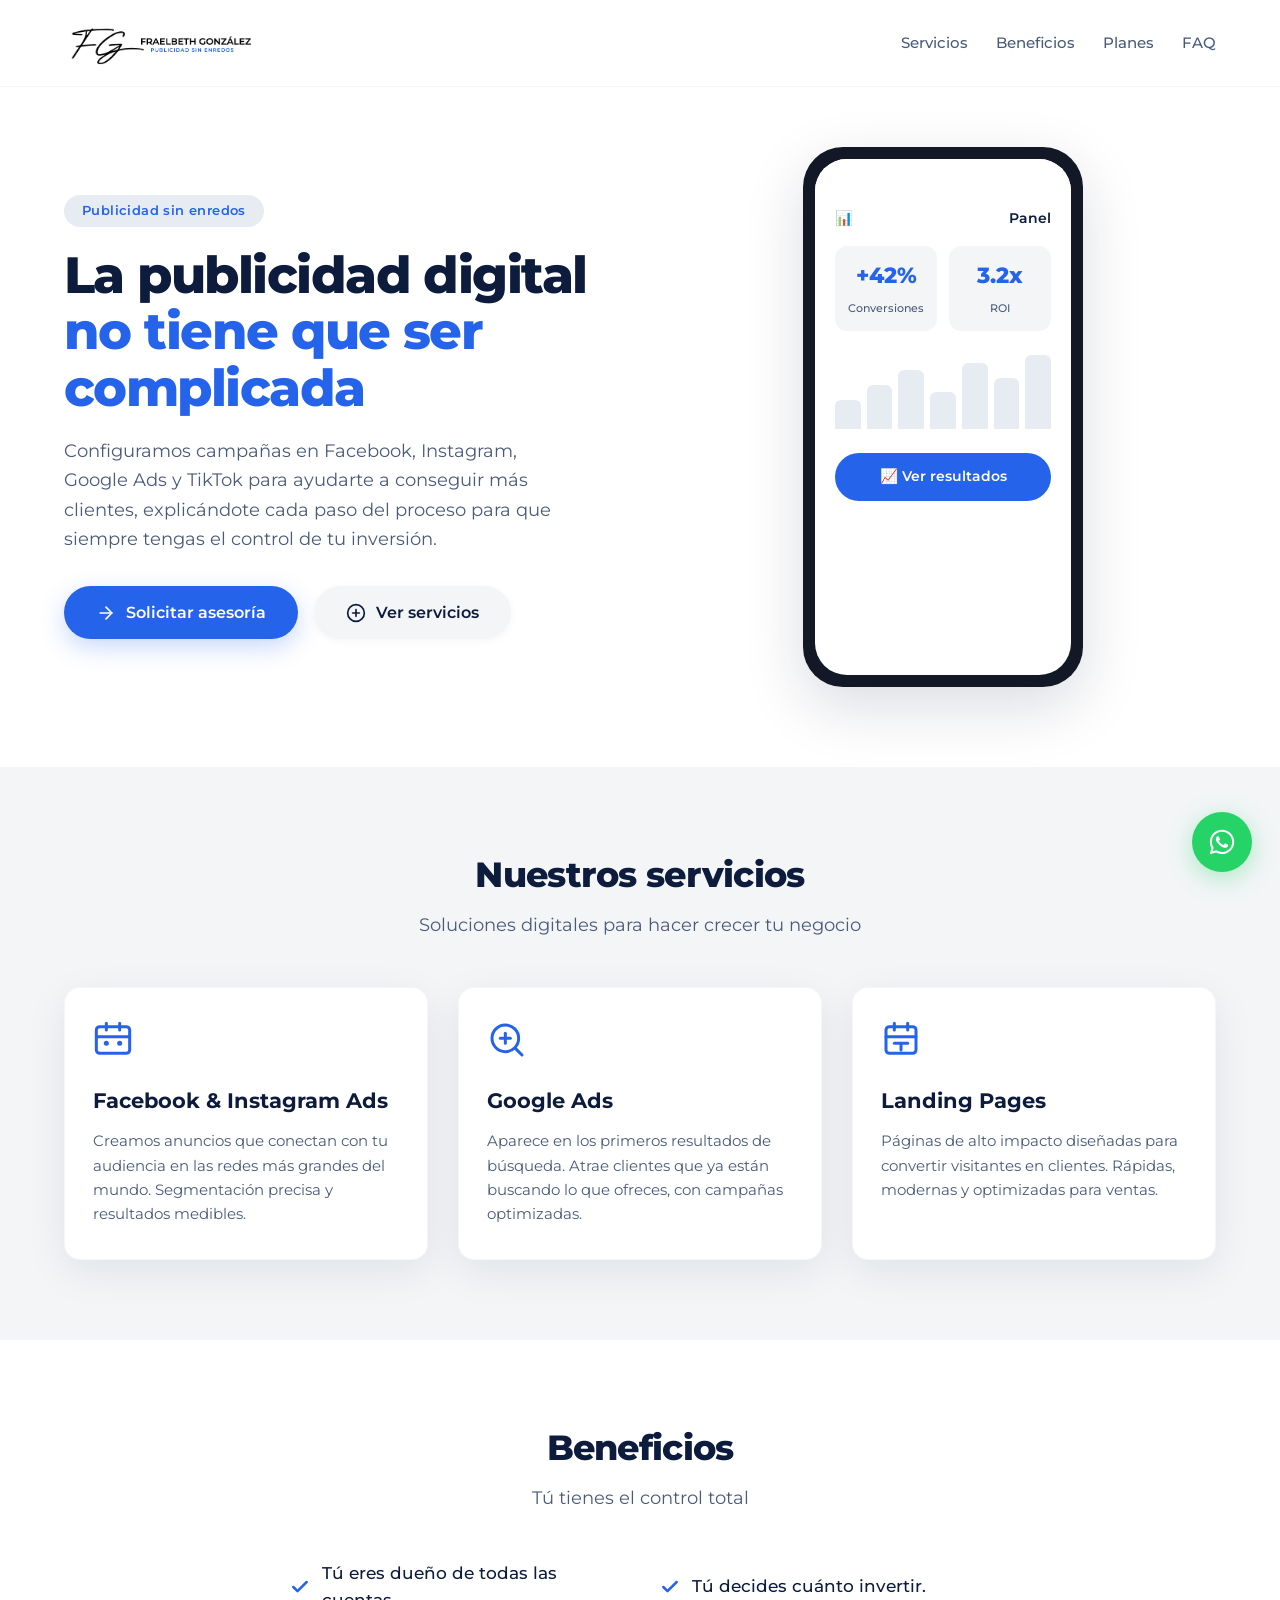
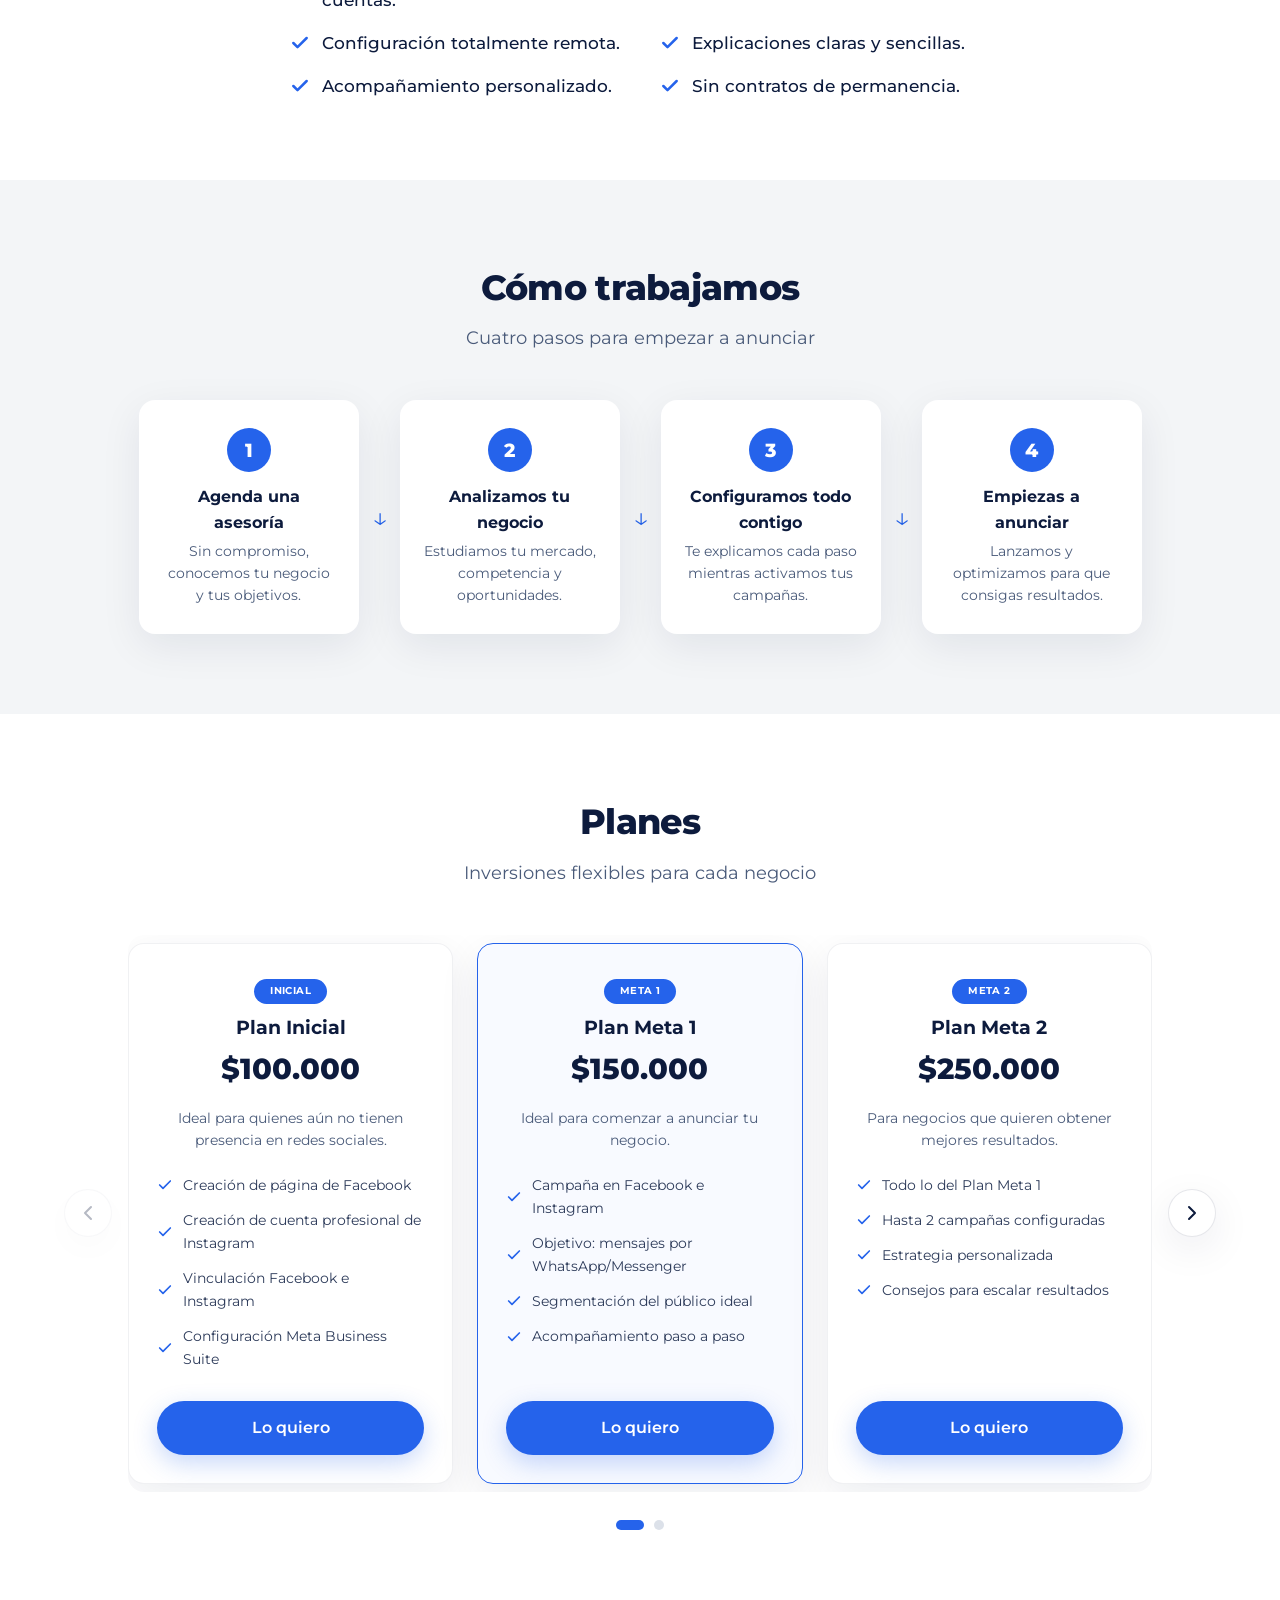
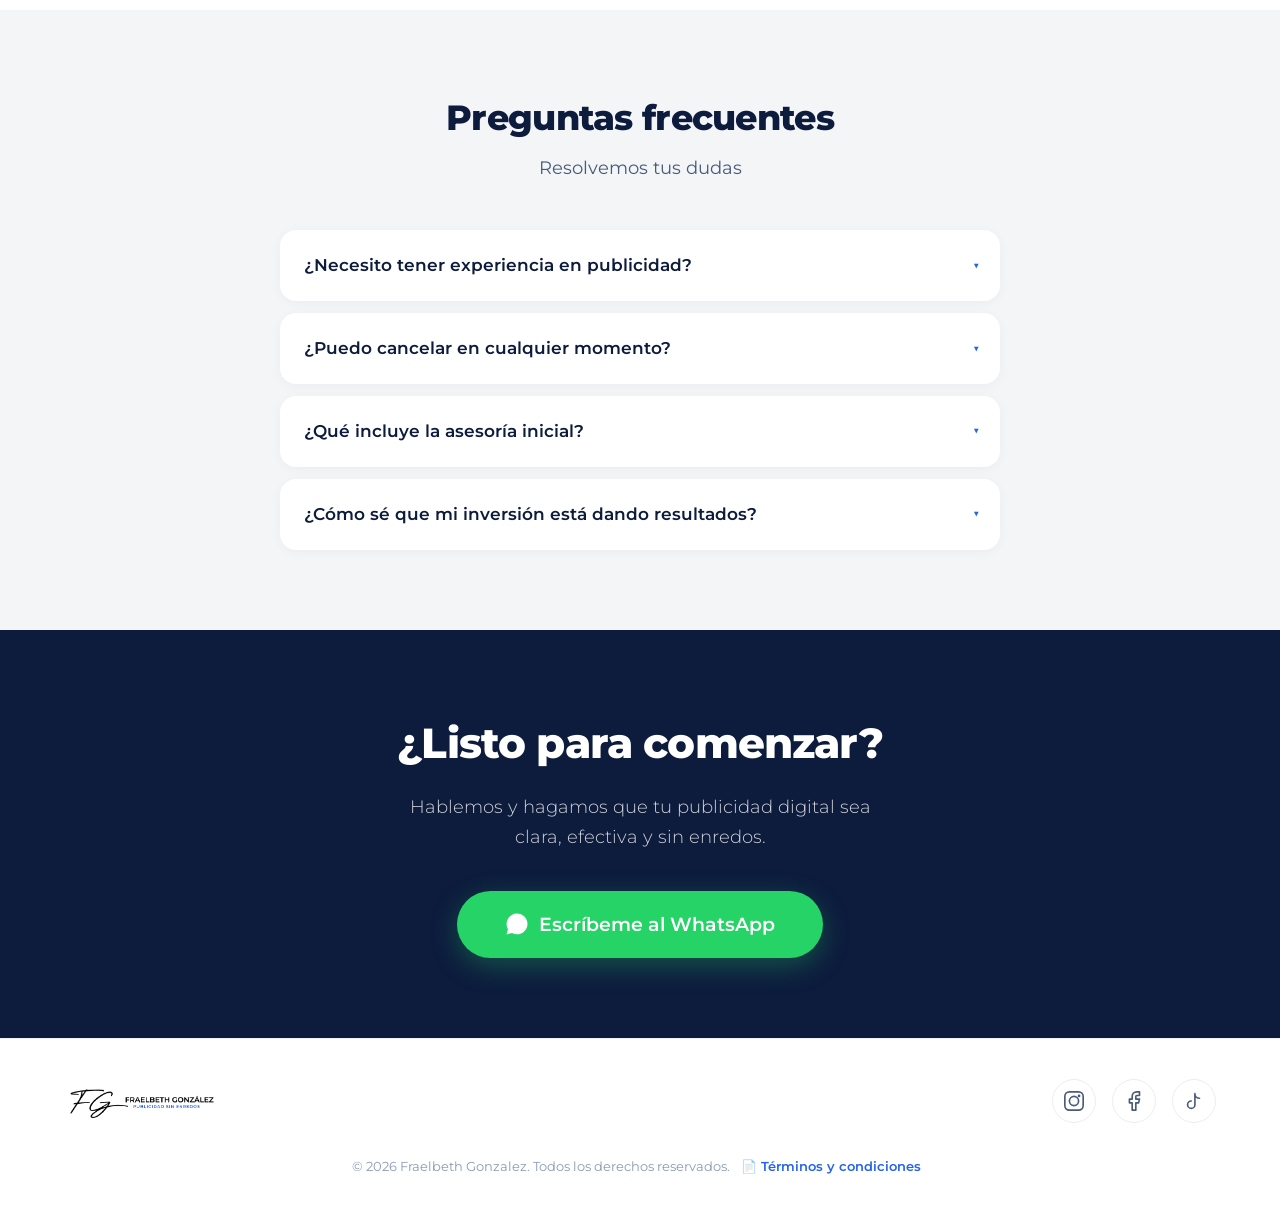
==== index.html @ 59a22f4e "Add files via upload" ====
<!DOCTYPE html>
<html lang="es">
<head>
    <meta charset="UTF-8" />
    <meta name="viewport" content="width=device-width, initial-scale=1.0" />
    <title>Fraelbeth Gonzalez | Publicidad sin enredos</title>
    <meta name="description" content="Configuramos campañas en Facebook, Instagram, Google Ads y TikTok explicándote cada paso para que tengas el control de tu inversión." />
    <link rel="preconnect" href="https://fonts.googleapis.com" />
    <link rel="preconnect" href="https://fonts.gstatic.com" crossorigin />
    <link href="https://fonts.googleapis.com/css2?family=Montserrat:wght@300;400;600;700;800&display=swap" rel="stylesheet" />
    <link rel="stylesheet" href="styles.css" />
    <!-- Open Graph -->
    <meta property="og:title" content="Fraelbeth Gonzalez | Publicidad sin enredos" />
    <meta property="og:description" content="Configuramos campañas en Facebook, Instagram, Google Ads y TikTok. Tú decides cuánto invertir y siempre tienes el control." />
    <meta property="og:type" content="website" />
    <meta property="og:url" content="https://fraelbethgonzalez.com" />
    <meta property="og:image" content="https://fraelbethgonzalez.com/og-image.jpg" />
    <!-- Favicon -->
    <link rel="icon" type="image/svg+xml" href="data:image/svg+xml,<svg xmlns='http://www.w3.org/2000/svg' viewBox='0 0 100 100'><text y='.9em' font-size='90' font-weight='800' font-family='Montserrat, sans-serif' fill='%230D1B3D'>FG</text></svg>" />
</head>
<body>

    <!-- ===== BOTÓN FLOTANTE WHATSAPP ===== -->
    <a href="https://wa.me/573227939508?text=Hola%20👋.%20Me%20interesa%20conocer%20más%20sobre%20los%20servicios%20de%20Publicidad%20sin%20enredos."
       target="_blank"
       rel="noopener"
       class="whatsapp-float"
       aria-label="WhatsApp">
        <svg xmlns="http://www.w3.org/2000/svg" viewBox="0 0 448 512" width="28" height="28" fill="white">
            <path d="M380.9 97.1C339 55.1 283.2 32 223.9 32c-122.4 0-222 99.6-222 222 0 39.1 10.2 77.3 29.6 111L0 480l117.7-30.9c32.4 17.7 68.9 27 106.1 27h.1c122.3 0 224.1-99.6 224.1-222 0-59.3-25.2-115-67.1-157zm-157 341.6c-33.2 0-65.7-8.9-94-25.7l-6.7-4-69.8 18.3L72 359.2l-4.4-7c-18.5-29.4-28.2-63.3-28.2-98.2 0-101.7 82.8-184.5 184.6-184.5 49.3 0 95.6 19.2 130.4 54.1 34.8 34.9 56.2 81.2 56.1 130.5 0 101.8-84.9 184.6-186.6 184.6zm101.2-138.2c-5.5-2.8-32.8-16.2-37.9-18-5.1-1.9-8.8-2.8-12.5 2.8-3.7 5.6-14.3 18-17.6 21.8-3.2 3.7-6.5 4.2-12 1.4-32.6-16.3-54-29.1-75.5-66-5.7-9.8 5.7-9.1 16.3-30.3 1.8-3.7.9-6.9-.5-9.7-1.4-2.8-12.5-30.1-17.1-41.2-4.5-10.8-9.1-9.3-12.5-9.5-3.2-.2-6.9-.2-10.6-.2-3.7 0-9.7 1.4-14.8 6.9-5.1 5.6-19.4 18.9-19.4 46.2 0 27.3 19.9 53.7 22.6 57.4 2.8 3.7 39.1 59.7 94.8 83.8 35.2 15.2 49 16.5 66.6 13.9 10.7-1.6 32.8-13.4 37.4-26.4 4.6-13 4.6-24.1 3.2-26.4-1.3-2.5-5-3.9-10.5-6.6z"/>
        </svg>
    </a>

    <!-- ===== HEADER / NAV ===== -->
    <header class="header">
        <div class="container header__inner">
            <a href="#" class="logo" aria-label="Fraelbeth Gonzalez - Inicio">
                <img 
                    class="logo__img" 
                    src="logo-fg.png" 
                    alt="Fraelbeth Gonzalez - Publicidad sin enredos" 
                    width="180" 
                    height="60"
                    loading="eager"
                />
            </a>
            <nav class="nav">
                <a href="#servicios">Servicios</a>
                <a href="#beneficios">Beneficios</a>
                <a href="#planes">Planes</a>
                <a href="#faq">FAQ</a>
            </nav>
        </div>
    </header>

    <main>

        <!-- ===== HERO ===== -->
        <section class="hero" id="hero">
            <div class="container hero__grid">
                <div class="hero__content">
                    <span class="hero__badge">Publicidad sin enredos</span>
                    <h1 class="hero__title">
                        La publicidad digital<br />
                        <span>no tiene que ser complicada</span>
                    </h1>
                    <p class="hero__text">
                        Configuramos campañas en Facebook, Instagram, Google Ads y TikTok para ayudarte a conseguir más clientes, explicándote cada paso del proceso para que siempre tengas el control de tu inversión.
                    </p>
                    <div class="hero__actions">
                        <a href="#contacto" class="btn btn--primary">
                            <svg width="20" height="20" viewBox="0 0 24 24" fill="none" stroke="currentColor" stroke-width="2" stroke-linecap="round" stroke-linejoin="round"><path d="M5 12h14"/><path d="M12 5l7 7-7 7"/></svg>
                            Solicitar asesoría
                        </a>
                        <a href="#servicios" class="btn btn--secondary">
                            <svg width="20" height="20" viewBox="0 0 24 24" fill="none" stroke="currentColor" stroke-width="2" stroke-linecap="round" stroke-linejoin="round"><circle cx="12" cy="12" r="10"/><path d="M12 8v8"/><path d="M8 12h8"/></svg>
                            Ver servicios
                        </a>
                    </div>
                </div>
                <div class="hero__mockup">
                    <div class="mockup-phone">
                        <div class="mockup-phone__screen">
                            <div class="mockup-phone__content">
                                <div class="mockup-phone__status-bar"></div>
                                <div class="mockup-phone__app">
                                    <div class="mockup-phone__app-header">
                                        <span>📊</span>
                                        <span>Panel</span>
                                    </div>
                                    <div class="mockup-phone__stats">
                                        <div class="stat">
                                            <span class="stat__value">+42%</span>
                                            <span class="stat__label">Conversiones</span>
                                        </div>
                                        <div class="stat">
                                            <span class="stat__value">3.2x</span>
                                            <span class="stat__label">ROI</span>
                                        </div>
                                    </div>
                                    <div class="mockup-phone__chart">
                                        <div class="bar" style="height:40%"></div>
                                        <div class="bar" style="height:60%"></div>
                                        <div class="bar" style="height:80%"></div>
                                        <div class="bar" style="height:50%"></div>
                                        <div class="bar" style="height:90%"></div>
                                        <div class="bar" style="height:70%"></div>
                                        <div class="bar" style="height:100%"></div>
                                    </div>
                                    <div class="mockup-phone__cta">📈 Ver resultados</div>
                                </div>
                            </div>
                        </div>
                    </div>
                </div>
            </div>
        </section>

        <!-- ===== SERVICIOS ===== -->
        <section class="servicios" id="servicios">
            <div class="container">
                <h2 class="section-title">Nuestros servicios</h2>
                <p class="section-subtitle">Soluciones digitales para hacer crecer tu negocio</p>
                <div class="servicios__grid">
                    <article class="servicio-card">
                        <div class="servicio-card__icon">
                            <svg viewBox="0 0 24 24" width="40" height="40" fill="none" stroke="#2563EB" stroke-width="1.8" stroke-linecap="round" stroke-linejoin="round">
                                <rect x="2" y="4" width="20" height="16" rx="2"/>
                                <path d="M8 2v4M16 2v4M2 10h20"/>
                                <circle cx="8" cy="14" r="1.5" fill="#2563EB" stroke="none"/>
                                <circle cx="16" cy="14" r="1.5" fill="#2563EB" stroke="none"/>
                            </svg>
                        </div>
                        <h3>Facebook &amp; Instagram Ads</h3>
                        <p>Creamos anuncios que conectan con tu audiencia en las redes más grandes del mundo. Segmentación precisa y resultados medibles.</p>
                    </article>
                    <article class="servicio-card">
                        <div class="servicio-card__icon">
                            <svg viewBox="0 0 24 24" width="40" height="40" fill="none" stroke="#2563EB" stroke-width="1.8" stroke-linecap="round" stroke-linejoin="round">
                                <circle cx="11" cy="11" r="8"/>
                                <path d="M17 17l4 4"/>
                                <path d="M8 11h6"/>
                                <path d="M11 8v6"/>
                            </svg>
                        </div>
                        <h3>Google Ads</h3>
                        <p>Aparece en los primeros resultados de búsqueda. Atrae clientes que ya están buscando lo que ofreces, con campañas optimizadas.</p>
                    </article>
                    <article class="servicio-card">
                        <div class="servicio-card__icon">
                            <svg viewBox="0 0 24 24" width="40" height="40" fill="none" stroke="#2563EB" stroke-width="1.8" stroke-linecap="round" stroke-linejoin="round">
                                <rect x="3" y="4" width="18" height="16" rx="2"/>
                                <path d="M8 2v4M16 2v4M3 10h18"/>
                                <path d="M12 14v4"/>
                                <path d="M8 14h8"/>
                            </svg>
                        </div>
                        <h3>Landing Pages</h3>
                        <p>Páginas de alto impacto diseñadas para convertir visitantes en clientes. Rápidas, modernas y optimizadas para ventas.</p>
                    </article>
                </div>
            </div>
        </section>

        <!-- ===== BENEFICIOS ===== -->
        <section class="beneficios" id="beneficios">
            <div class="container">
                <h2 class="section-title">Beneficios</h2>
                <p class="section-subtitle">Tú tienes el control total</p>
                <div class="beneficios__grid">
                    <div class="beneficio-item">
                        <span class="beneficio-item__check">
                            <svg width="20" height="20" viewBox="0 0 24 24" fill="none" stroke="#2563EB" stroke-width="3" stroke-linecap="round" stroke-linejoin="round"><polyline points="20 6 9 17 4 12"/></svg>
                        </span>
                        <span>Tú eres dueño de todas las cuentas.</span>
                    </div>
                    <div class="beneficio-item">
                        <span class="beneficio-item__check">
                            <svg width="20" height="20" viewBox="0 0 24 24" fill="none" stroke="#2563EB" stroke-width="3" stroke-linecap="round" stroke-linejoin="round"><polyline points="20 6 9 17 4 12"/></svg>
                        </span>
                        <span>Tú decides cuánto invertir.</span>
                    </div>
                    <div class="beneficio-item">
                        <span class="beneficio-item__check">
                            <svg width="20" height="20" viewBox="0 0 24 24" fill="none" stroke="#2563EB" stroke-width="3" stroke-linecap="round" stroke-linejoin="round"><polyline points="20 6 9 17 4 12"/></svg>
                        </span>
                        <span>Configuración totalmente remota.</span>
                    </div>
                    <div class="beneficio-item">
                        <span class="beneficio-item__check">
                            <svg width="20" height="20" viewBox="0 0 24 24" fill="none" stroke="#2563EB" stroke-width="3" stroke-linecap="round" stroke-linejoin="round"><polyline points="20 6 9 17 4 12"/></svg>
                        </span>
                        <span>Explicaciones claras y sencillas.</span>
                    </div>
                    <div class="beneficio-item">
                        <span class="beneficio-item__check">
                            <svg width="20" height="20" viewBox="0 0 24 24" fill="none" stroke="#2563EB" stroke-width="3" stroke-linecap="round" stroke-linejoin="round"><polyline points="20 6 9 17 4 12"/></svg>
                        </span>
                        <span>Acompañamiento personalizado.</span>
                    </div>
                    <div class="beneficio-item">
                        <span class="beneficio-item__check">
                            <svg width="20" height="20" viewBox="0 0 24 24" fill="none" stroke="#2563EB" stroke-width="3" stroke-linecap="round" stroke-linejoin="round"><polyline points="20 6 9 17 4 12"/></svg>
                        </span>
                        <span>Sin contratos de permanencia.</span>
                    </div>
                </div>
            </div>
        </section>

        <!-- ===== CÓMO TRABAJAMOS ===== -->
        <section class="proceso" id="proceso">
            <div class="container">
                <h2 class="section-title">Cómo trabajamos</h2>
                <p class="section-subtitle">Cuatro pasos para empezar a anunciar</p>
                <div class="proceso__pasos">
                    <div class="paso">
                        <span class="paso__numero">1</span>
                        <h4>Agenda una asesoría</h4>
                        <p>Sin compromiso, conocemos tu negocio y tus objetivos.</p>
                    </div>
                    <div class="paso__arrow">↓</div>
                    <div class="paso">
                        <span class="paso__numero">2</span>
                        <h4>Analizamos tu negocio</h4>
                        <p>Estudiamos tu mercado, competencia y oportunidades.</p>
                    </div>
                    <div class="paso__arrow">↓</div>
                    <div class="paso">
                        <span class="paso__numero">3</span>
                        <h4>Configuramos todo contigo</h4>
                        <p>Te explicamos cada paso mientras activamos tus campañas.</p>
                    </div>
                    <div class="paso__arrow">↓</div>
                    <div class="paso">
                        <span class="paso__numero">4</span>
                        <h4>Empiezas a anunciar</h4>
                        <p>Lanzamos y optimizamos para que consigas resultados.</p>
                    </div>
                </div>
            </div>
        </section>

        <!-- ===== PLANES (CARRUSEL) ===== -->
        <section class="planes" id="planes">
            <div class="container">
                <h2 class="section-title">Planes</h2>
                <p class="section-subtitle">Inversiones flexibles para cada negocio</p>
                
                <div class="planes-carousel">
                    <button class="carousel-btn carousel-btn--prev" aria-label="Anterior">
                        <svg width="24" height="24" viewBox="0 0 24 24" fill="none" stroke="currentColor" stroke-width="2" stroke-linecap="round" stroke-linejoin="round"><polyline points="15 18 9 12 15 6"/></svg>
                    </button>
                    
                    <div class="carousel-track-wrapper">
                        <div class="carousel-track" id="carouselTrack">
                            
                            <!-- Plan Inicial -->
                            <div class="plan-card">
                                <div class="plan-card__header">
                                    <span class="plan-card__badge">Inicial</span>
                                    <h3>Plan Inicial</h3>
                                    <p class="plan-card__price">$100.000</p>
                                </div>
                                <p class="plan-card__desc">Ideal para quienes aún no tienen presencia en redes sociales.</p>
                                <ul class="plan-card__features">
                                    <li>
                                        <svg width="16" height="16" viewBox="0 0 24 24" fill="none" stroke="#2563EB" stroke-width="2.5" stroke-linecap="round" stroke-linejoin="round"><polyline points="20 6 9 17 4 12"/></svg>
                                        Creación de página de Facebook
                                    </li>
                                    <li>
                                        <svg width="16" height="16" viewBox="0 0 24 24" fill="none" stroke="#2563EB" stroke-width="2.5" stroke-linecap="round" stroke-linejoin="round"><polyline points="20 6 9 17 4 12"/></svg>
                                        Creación de cuenta profesional de Instagram
                                    </li>
                                    <li>
                                        <svg width="16" height="16" viewBox="0 0 24 24" fill="none" stroke="#2563EB" stroke-width="2.5" stroke-linecap="round" stroke-linejoin="round"><polyline points="20 6 9 17 4 12"/></svg>
                                        Vinculación Facebook e Instagram
                                    </li>
                                    <li>
                                        <svg width="16" height="16" viewBox="0 0 24 24" fill="none" stroke="#2563EB" stroke-width="2.5" stroke-linecap="round" stroke-linejoin="round"><polyline points="20 6 9 17 4 12"/></svg>
                                        Configuración Meta Business Suite
                                    </li>
                                </ul>
                                <a href="#contacto" class="btn btn--primary btn--full">Lo quiero</a>
                            </div>

                            <!-- Plan Meta 1 -->
                            <div class="plan-card plan-card--popular">
                                <div class="plan-card__header">
                                    <span class="plan-card__badge">Meta 1</span>
                                    <h3>Plan Meta 1</h3>
                                    <p class="plan-card__price">$150.000</p>
                                </div>
                                <p class="plan-card__desc">Ideal para comenzar a anunciar tu negocio.</p>
                                <ul class="plan-card__features">
                                    <li>
                                        <svg width="16" height="16" viewBox="0 0 24 24" fill="none" stroke="#2563EB" stroke-width="2.5" stroke-linecap="round" stroke-linejoin="round"><polyline points="20 6 9 17 4 12"/></svg>
                                        Campaña en Facebook e Instagram
                                    </li>
                                    <li>
                                        <svg width="16" height="16" viewBox="0 0 24 24" fill="none" stroke="#2563EB" stroke-width="2.5" stroke-linecap="round" stroke-linejoin="round"><polyline points="20 6 9 17 4 12"/></svg>
                                        Objetivo: mensajes por WhatsApp/Messenger
                                    </li>
                                    <li>
                                        <svg width="16" height="16" viewBox="0 0 24 24" fill="none" stroke="#2563EB" stroke-width="2.5" stroke-linecap="round" stroke-linejoin="round"><polyline points="20 6 9 17 4 12"/></svg>
                                        Segmentación del público ideal
                                    </li>
                                    <li>
                                        <svg width="16" height="16" viewBox="0 0 24 24" fill="none" stroke="#2563EB" stroke-width="2.5" stroke-linecap="round" stroke-linejoin="round"><polyline points="20 6 9 17 4 12"/></svg>
                                        Acompañamiento paso a paso
                                    </li>
                                </ul>
                                <a href="#contacto" class="btn btn--primary btn--full">Lo quiero</a>
                            </div>

                            <!-- Plan Meta 2 -->
                            <div class="plan-card">
                                <div class="plan-card__header">
                                    <span class="plan-card__badge">Meta 2</span>
                                    <h3>Plan Meta 2</h3>
                                    <p class="plan-card__price">$250.000</p>
                                </div>
                                <p class="plan-card__desc">Para negocios que quieren obtener mejores resultados.</p>
                                <ul class="plan-card__features">
                                    <li>
                                        <svg width="16" height="16" viewBox="0 0 24 24" fill="none" stroke="#2563EB" stroke-width="2.5" stroke-linecap="round" stroke-linejoin="round"><polyline points="20 6 9 17 4 12"/></svg>
                                        Todo lo del Plan Meta 1
                                    </li>
                                    <li>
                                        <svg width="16" height="16" viewBox="0 0 24 24" fill="none" stroke="#2563EB" stroke-width="2.5" stroke-linecap="round" stroke-linejoin="round"><polyline points="20 6 9 17 4 12"/></svg>
                                        Hasta 2 campañas configuradas
                                    </li>
                                    <li>
                                        <svg width="16" height="16" viewBox="0 0 24 24" fill="none" stroke="#2563EB" stroke-width="2.5" stroke-linecap="round" stroke-linejoin="round"><polyline points="20 6 9 17 4 12"/></svg>
                                        Estrategia personalizada
                                    </li>
                                    <li>
                                        <svg width="16" height="16" viewBox="0 0 24 24" fill="none" stroke="#2563EB" stroke-width="2.5" stroke-linecap="round" stroke-linejoin="round"><polyline points="20 6 9 17 4 12"/></svg>
                                        Consejos para escalar resultados
                                    </li>
                                </ul>
                                <a href="#contacto" class="btn btn--primary btn--full">Lo quiero</a>
                            </div>

                            <!-- Plan Google Ads -->
                            <div class="plan-card">
                                <div class="plan-card__header">
                                    <span class="plan-card__badge">Google Ads</span>
                                    <h3>Plan Google Ads</h3>
                                    <p class="plan-card__price">$150.000</p>
                                </div>
                                <p class="plan-card__desc">Llega a personas que ya buscan tus productos en Google.</p>
                                <ul class="plan-card__features">
                                    <li>
                                        <svg width="16" height="16" viewBox="0 0 24 24" fill="none" stroke="#2563EB" stroke-width="2.5" stroke-linecap="round" stroke-linejoin="round"><polyline points="20 6 9 17 4 12"/></svg>
                                        Campaña en Google Ads
                                    </li>
                                    <li>
                                        <svg width="16" height="16" viewBox="0 0 24 24" fill="none" stroke="#2563EB" stroke-width="2.5" stroke-linecap="round" stroke-linejoin="round"><polyline points="20 6 9 17 4 12"/></svg>
                                        Investigación de palabras clave
                                    </li>
                                    <li>
                                        <svg width="16" height="16" viewBox="0 0 24 24" fill="none" stroke="#2563EB" stroke-width="2.5" stroke-linecap="round" stroke-linejoin="round"><polyline points="20 6 9 17 4 12"/></svg>
                                        Configuración geográfica
                                    </li>
                                    <li>
                                        <svg width="16" height="16" viewBox="0 0 24 24" fill="none" stroke="#2563EB" stroke-width="2.5" stroke-linecap="round" stroke-linejoin="round"><polyline points="20 6 9 17 4 12"/></svg>
                                        Acompañamiento paso a paso
                                    </li>
                                </ul>
                                <a href="#contacto" class="btn btn--primary btn--full">Lo quiero</a>
                            </div>

                            <!-- Plan TikTok Ads -->
                            <div class="plan-card">
                                <div class="plan-card__header">
                                    <span class="plan-card__badge">TikTok Ads</span>
                                    <h3>Plan TikTok Ads</h3>
                                    <p class="plan-card__price">$150.000</p>
                                </div>
                                <p class="plan-card__desc">Empieza a anunciar en TikTok y llega a nuevos clientes.</p>
                                <ul class="plan-card__features">
                                    <li>
                                        <svg width="16" height="16" viewBox="0 0 24 24" fill="none" stroke="#2563EB" stroke-width="2.5" stroke-linecap="round" stroke-linejoin="round"><polyline points="20 6 9 17 4 12"/></svg>
                                        Campaña en TikTok Ads
                                    </li>
                                    <li>
                                        <svg width="16" height="16" viewBox="0 0 24 24" fill="none" stroke="#2563EB" stroke-width="2.5" stroke-linecap="round" stroke-linejoin="round"><polyline points="20 6 9 17 4 12"/></svg>
                                        Segmentación del público ideal
                                    </li>
                                    <li>
                                        <svg width="16" height="16" viewBox="0 0 24 24" fill="none" stroke="#2563EB" stroke-width="2.5" stroke-linecap="round" stroke-linejoin="round"><polyline points="20 6 9 17 4 12"/></svg>
                                        Revisión del video publicitario
                                    </li>
                                    <li>
                                        <svg width="16" height="16" viewBox="0 0 24 24" fill="none" stroke="#2563EB" stroke-width="2.5" stroke-linecap="round" stroke-linejoin="round"><polyline points="20 6 9 17 4 12"/></svg>
                                        Acompañamiento remoto
                                    </li>
                                </ul>
                                <a href="#contacto" class="btn btn--primary btn--full">Lo quiero</a>
                            </div>

                        </div>
                    </div>

                    <button class="carousel-btn carousel-btn--next" aria-label="Siguiente">
                        <svg width="24" height="24" viewBox="0 0 24 24" fill="none" stroke="currentColor" stroke-width="2" stroke-linecap="round" stroke-linejoin="round"><polyline points="9 18 15 12 9 6"/></svg>
                    </button>
                </div>

                <!-- Indicadores del carrusel -->
                <div class="carousel-dots" id="carouselDots"></div>
            </div>
        </section>

        <!-- ===== FAQ ===== -->
        <section class="faq" id="faq">
            <div class="container">
                <h2 class="section-title">Preguntas frecuentes</h2>
                <p class="section-subtitle">Resolvemos tus dudas</p>
                <div class="faq__list">
                    <details class="faq-item">
                        <summary class="faq-item__question">¿Necesito tener experiencia en publicidad?</summary>
                        <p class="faq-item__answer">No, para eso estamos nosotros. Te explicamos todo de forma clara y sencilla para que te sientas seguro en cada decisión.</p>
                    </details>
                    <details class="faq-item">
                        <summary class="faq-item__question">¿Puedo cancelar en cualquier momento?</summary>
                        <p class="faq-item__answer">Sí. No tenemos contratos de permanencia. Tú decides cuándo continuar o pausar tus campañas.</p>
                    </details>
                    <details class="faq-item">
                        <summary class="faq-item__question">¿Qué incluye la asesoría inicial?</summary>
                        <p class="faq-item__answer">Una conversación sin compromiso para entender tu negocio, tus objetivos y recomendarte la mejor estrategia.</p>
                    </details>
                    <details class="faq-item">
                        <summary class="faq-item__question">¿Cómo sé que mi inversión está dando resultados?</summary>
                        <p class="faq-item__answer">Te compartimos reportes claros con métricas clave. Siempre sabrás cómo va tu inversión y el retorno que estás obteniendo.</p>
                    </details>
                </div>
            </div>
        </section>

        <!-- ===== CTA FINAL ===== -->
        <section class="cta-final" id="contacto">
            <div class="container">
                <h2>¿Listo para comenzar?</h2>
                <p>Hablemos y hagamos que tu publicidad digital sea clara, efectiva y sin enredos.</p>
                <a href="https://wa.me/573227939508?text=Hola%20👋.%20Me%20interesa%20conocer%20más%20sobre%20los%20servicios%20de%20Publicidad%20sin%20enredos."
                   target="_blank"
                   rel="noopener"
                   class="btn btn--whatsapp">
                    <svg width="24" height="24" viewBox="0 0 448 512" fill="white"><path d="M380.9 97.1C339 55.1 283.2 32 223.9 32c-122.4 0-222 99.6-222 222 0 39.1 10.2 77.3 29.6 111L0 480l117.7-30.9c32.4 17.7 68.9 27 106.1 27h.1c122.3 0 224.1-99.6 224.1-222 0-59.3-25.2-115-67.1-157z"/></svg>
                    Escríbeme al WhatsApp
                </a>
            </div>
        </section>

    </main>

    <!-- ===== FOOTER ===== -->
    <footer class="footer">
        <div class="container footer__inner">
            <div class="footer__brand">
                <a href="#" class="logo" aria-label="Fraelbeth Gonzalez - Inicio">
                    <img 
                        class="logo__img" 
                        src="logo-fg.png" 
                        alt="Fraelbeth Gonzalez - Publicidad sin enredos" 
                        width="180" 
                        height="60"
                        loading="eager"
                    />
                </a>
            </div>
            <div class="footer__social">
                <a href="https://www.instagram.com/fraelbethgonzalez/" target="_blank" rel="noopener" aria-label="Instagram">
                    <svg width="24" height="24" viewBox="0 0 24 24" fill="none" stroke="currentColor" stroke-width="1.8" stroke-linecap="round" stroke-linejoin="round">
                        <rect x="2" y="2" width="20" height="20" rx="5"/>
                        <circle cx="12" cy="12" r="5"/>
                        <circle cx="17.5" cy="6.5" r="1.5" fill="currentColor" stroke="none"/>
                    </svg>
                </a>
                <a href="https://www.facebook.com/fraelbethgonzalez/" target="_blank" rel="noopener" aria-label="Facebook">
                    <svg width="24" height="24" viewBox="0 0 24 24" fill="none" stroke="currentColor" stroke-width="1.8" stroke-linecap="round" stroke-linejoin="round">
                        <path d="M18 2h-3a5 5 0 0 0-5 5v3H7v4h3v8h4v-8h3l1-4h-4V7a1 1 0 0 1 1-1h3z"/>
                    </svg>
                </a>
                <a href="https://www.tiktok.com/@fraelbeth" target="_blank" rel="noopener" aria-label="TikTok">
                    <svg width="24" height="24" viewBox="0 0 24 24" fill="none" stroke="currentColor" stroke-width="1.8" stroke-linecap="round" stroke-linejoin="round">
                        <path d="M9 12a4 4 0 1 0 4 4V4a5 5 0 0 0 5 5"/>
                    </svg>
                </a>
            </div>
            <p class="footer__copy">
                &copy; 2026 Fraelbeth Gonzalez. Todos los derechos reservados. 
                <button class="terms-link" id="openTermsBtn">📄 Términos y condiciones</button>
            </p>
        </div>
    </footer>

    <!-- ============================================================
         MODAL DE TÉRMINOS Y CONDICIONES
         ============================================================ -->
    <div class="modal-overlay" id="termsModal" aria-hidden="true">
        <div class="modal" role="dialog" aria-modal="true" aria-labelledby="termsTitle">
            <button class="modal__close" id="closeTermsBtn" aria-label="Cerrar términos y condiciones">
                <svg width="24" height="24" viewBox="0 0 24 24" fill="none" stroke="currentColor" stroke-width="2" stroke-linecap="round" stroke-linejoin="round">
                    <line x1="18" y1="6" x2="6" y2="18"/>
                    <line x1="6" y1="6" x2="18" y2="18"/>
                </svg>
            </button>
            
            <h2 id="termsTitle" class="modal__title">📄 Condiciones del servicio</h2>
            <p class="modal__subtitle">Antes de iniciar, te comparto las principales condiciones de la asesoría:</p>

            <div class="modal__content">

                <!-- Forma de pago -->
                <div class="terms-section">
                    <h3>💳 Forma de pago</h3>
                    <ul>
                        <li><span>50%</span> para reservar la asesoría.</li>
                        <li><span>50%</span> antes de iniciar la sesión remota.</li>
                    </ul>
                </div>

                <!-- Modalidad -->
                <div class="terms-section">
                    <h3>💻 Modalidad</h3>
                    <ul>
                        <li>La asesoría se realiza <span>100% de forma remota</span> mediante AnyDesk.</li>
                        <li>Configuraremos tu campaña directamente en tu computador con tu autorización.</li>
                    </ul>
                </div>

                <!-- Accesos necesarios -->
                <div class="terms-section">
                    <h3>📱 Accesos necesarios</h3>
                    <p>Debes tener acceso a:</p>
                    <ul>
                        <li>Página de Facebook.</li>
                        <li>Cuenta de Instagram (si aplica).</li>
                        <li>Cuenta publicitaria.</li>
                        <li>Método de pago.</li>
                        <li>Correo y teléfono asociados a la cuenta (en caso de verificaciones de Meta).</li>
                    </ul>
                </div>

                <!-- Inversión publicitaria -->
                <div class="terms-section">
                    <h3>💰 Inversión publicitaria</h3>
                    <ul>
                        <li>El valor del plan corresponde únicamente a la <span>asesoría y configuración</span>.</li>
                        <li>La inversión en publicidad la decides tú y se paga directamente a Meta.</li>
                    </ul>
                </div>

                <!-- Resultados -->
                <div class="terms-section">
                    <h3>📈 Resultados</h3>
                    <ul>
                        <li>Nuestro compromiso es configurar la campaña siguiendo buenas prácticas y acompañarte durante el proceso.</li>
                        <li>Sin embargo, <span>no podemos garantizar</span> una cantidad específica de ventas o mensajes, ya que los resultados dependen de múltiples factores.</li>
                    </ul>
                </div>

                <!-- Políticas de Meta -->
                <div class="terms-section">
                    <h3>⚠️ Políticas de Meta</h3>
                    <ul>
                        <li>No tenemos control sobre rechazos de anuncios, restricciones, verificaciones o decisiones tomadas por Meta.</li>
                    </ul>
                </div>

                <!-- Privacidad -->
                <div class="terms-section">
                    <h3>🛡️ Privacidad</h3>
                    <ul>
                        <li>El acceso a tu computador será utilizado únicamente durante la sesión para realizar la configuración contratada.</li>
                        <li>Al finalizar, la conexión será cerrada.</li>
                    </ul>
                </div>

                <!-- Alcance del servicio -->
                <div class="terms-section">
                    <h3>🤝 Alcance del servicio</h3>
                    <ul>
                        <li>El servicio incluye la asesoría, configuración y acompañamiento correspondientes al plan contratado.</li>
                        <li>Cualquier servicio adicional se cotizará por separado.</li>
                    </ul>
                </div>

                <!-- Reprogramaciones -->
                <div class="terms-section">
                    <h3>📅 Reprogramaciones</h3>
                    <ul>
                        <li>Si necesitas cambiar la fecha de la asesoría, avísanos con <span>al menos 24 horas de anticipación</span>.</li>
                    </ul>
                </div>

                <!-- Cancelaciones -->
                <div class="terms-section">
                    <h3>❌ Cancelaciones</h3>
                    <ul>
                        <li>El anticipo corresponde a la reserva de la fecha y a la preparación del servicio, por lo que <span>no es reembolsable</span>.</li>
                    </ul>
                </div>

                <!-- Aceptación -->
                <div class="terms-section terms-acceptance">
                    <p>✅ Al realizar el pago del anticipo, confirmas que has leído y aceptado estas condiciones.</p>
                </div>

            </div>

            <button class="btn btn--primary modal__accept" id="acceptTermsBtn">
                <svg width="20" height="20" viewBox="0 0 24 24" fill="none" stroke="currentColor" stroke-width="2.5" stroke-linecap="round" stroke-linejoin="round"><polyline points="20 6 9 17 4 12"/></svg>
                Acepto las condiciones
            </button>
        </div>
    </div>

    <script src="scripts.js"></script>
</body>
</html>
---- styles.css ----
/* ===== RESET & BASE ===== */
*,
*::before,
*::after {
    margin: 0;
    padding: 0;
    box-sizing: border-box;
}

:root {
    --navy: #0D1B3D;
    --blue: #2563EB;
    --light-blue: #E7ECF3;
    --gray: #F3F5F7;
    --white: #FFFFFF;
    --font: 'Montserrat', sans-serif;
    --radius: 16px;
    --shadow: 0 12px 40px rgba(13, 27, 61, 0.08);
    --transition: 0.3s ease;
}

html {
    scroll-behavior: smooth;
}

body {
    font-family: var(--font);
    background: var(--white);
    color: var(--navy);
    line-height: 1.6;
    overflow-x: hidden;
}

body.modal-open {
    overflow: hidden;
}

a {
    text-decoration: none;
    color: inherit;
}

.container {
    max-width: 1200px;
    margin: 0 auto;
    padding: 0 24px;
}

/* ===== UTILITY ===== */
.section-title {
    font-size: 2.2rem;
    font-weight: 800;
    letter-spacing: -0.02em;
    text-align: center;
    margin-bottom: 8px;
}

.section-subtitle {
    text-align: center;
    color: #4a5b7a;
    font-weight: 400;
    font-size: 1.1rem;
    margin-bottom: 48px;
}

.btn {
    display: inline-flex;
    align-items: center;
    justify-content: center;
    gap: 10px;
    padding: 14px 32px;
    border-radius: 60px;
    font-weight: 600;
    font-size: 1rem;
    transition: var(--transition);
    border: none;
    cursor: pointer;
    background: var(--white);
    color: var(--navy);
    box-shadow: 0 2px 8px rgba(0, 0, 0, 0.04);
}

.btn--primary {
    background: var(--blue);
    color: var(--white);
    box-shadow: 0 8px 24px rgba(37, 99, 235, 0.25);
}

.btn--primary:hover {
    transform: translateY(-3px);
    box-shadow: 0 12px 32px rgba(37, 99, 235, 0.35);
}

.btn--secondary {
    background: var(--gray);
    color: var(--navy);
}

.btn--secondary:hover {
    background: #e8ecf2;
}

.btn--whatsapp {
    background: #25D366;
    color: var(--white);
    font-size: 1.2rem;
    padding: 18px 48px;
    box-shadow: 0 8px 28px rgba(37, 211, 102, 0.3);
}

.btn--whatsapp:hover {
    transform: scale(1.02);
    box-shadow: 0 12px 36px rgba(37, 211, 102, 0.4);
}

.btn--full {
    width: 100%;
}

/* ============================================================
   HEADER - LOGO RESPONSIVE
   ============================================================ */
.header {
    padding: 18px 0;
    background: rgba(255, 255, 255, 0.85);
    backdrop-filter: blur(8px);
    position: sticky;
    top: 0;
    z-index: 100;
    border-bottom: 1px solid rgba(13, 27, 61, 0.04);
}

.header__inner {
    display: flex;
    justify-content: space-between;
    align-items: center;
}

.logo {
    display: flex;
    align-items: center;
    gap: 12px;
    font-weight: 800;
}

.logo__img {
    height: 50px;
    width: auto;
    display: block;
    object-fit: contain;
}

.logo__tagline {
    font-weight: 400;
    font-size: 0.95rem;
    color: #4a5b7a;
    border-left: 2px solid #dce1e9;
    padding-left: 12px;
}

.nav {
    display: flex;
    gap: 28px;
    font-weight: 500;
    font-size: 0.95rem;
}

.nav a {
    color: #4a5b7a;
    transition: var(--transition);
}

.nav a:hover {
    color: var(--navy);
}

/* ===== BOTÓN FLOTANTE WHATSAPP ===== */
.whatsapp-float {
    position: fixed;
    bottom: 28px;
    right: 28px;
    background: #25D366;
    width: 60px;
    height: 60px;
    border-radius: 50%;
    display: flex;
    align-items: center;
    justify-content: center;
    box-shadow: 0 6px 24px rgba(37, 211, 102, 0.35);
    z-index: 999;
    transition: var(--transition);
}

.whatsapp-float:hover {
    transform: scale(1.08);
    box-shadow: 0 8px 32px rgba(37, 211, 102, 0.45);
}

/* ===== HERO ===== */
.hero {
    padding: 60px 0 80px;
    background: var(--white);
}

.hero__grid {
    display: grid;
    grid-template-columns: 1fr 1fr;
    gap: 60px;
    align-items: center;
}

.hero__badge {
    background: var(--light-blue);
    color: var(--blue);
    font-weight: 600;
    font-size: 0.8rem;
    padding: 6px 18px;
    border-radius: 60px;
    display: inline-block;
    margin-bottom: 20px;
    letter-spacing: 0.4px;
}

.hero__title {
    font-size: 3.2rem;
    font-weight: 800;
    line-height: 1.1;
    margin-bottom: 20px;
    letter-spacing: -0.03em;
}

.hero__title span {
    color: var(--blue);
}

.hero__text {
    font-size: 1.15rem;
    color: #4a5b7a;
    max-width: 500px;
    margin-bottom: 32px;
    font-weight: 400;
}

.hero__actions {
    display: flex;
    gap: 16px;
    flex-wrap: wrap;
}

/* ===== MOCKUP ===== */
.mockup-phone {
    width: 280px;
    height: 540px;
    background: #121826;
    border-radius: 40px;
    padding: 12px;
    box-shadow: 0 20px 60px rgba(13, 27, 61, 0.15);
    margin: 0 auto;
}

.mockup-phone__screen {
    width: 100%;
    height: 100%;
    background: var(--white);
    border-radius: 32px;
    overflow: hidden;
    display: flex;
    flex-direction: column;
}

.mockup-phone__status-bar {
    height: 32px;
    background: var(--white);
}

.mockup-phone__app {
    flex: 1;
    padding: 16px 20px 24px;
    display: flex;
    flex-direction: column;
    gap: 16px;
}

.mockup-phone__app-header {
    display: flex;
    justify-content: space-between;
    font-weight: 600;
    font-size: 0.9rem;
    color: var(--navy);
}

.mockup-phone__stats {
    display: grid;
    grid-template-columns: 1fr 1fr;
    gap: 12px;
}

.stat {
    background: var(--gray);
    padding: 12px;
    border-radius: 12px;
    text-align: center;
}

.stat__value {
    display: block;
    font-weight: 800;
    font-size: 1.4rem;
    color: var(--blue);
}

.stat__label {
    font-size: 0.7rem;
    color: #4a5b7a;
    font-weight: 500;
}

.mockup-phone__chart {
    display: flex;
    align-items: flex-end;
    gap: 6px;
    height: 90px;
    padding: 8px 0;
}

.mockup-phone__chart .bar {
    flex: 1;
    background: var(--light-blue);
    border-radius: 6px 6px 0 0;
    min-height: 12px;
    transition: height 0.6s ease;
}

.mockup-phone__cta {
    background: var(--blue);
    color: var(--white);
    text-align: center;
    padding: 12px;
    border-radius: 40px;
    font-weight: 600;
    font-size: 0.9rem;
    margin-top: auto;
}

/* ===== SERVICIOS ===== */
.servicios {
    padding: 80px 0;
    background: var(--gray);
}

.servicios__grid {
    display: grid;
    grid-template-columns: repeat(3, 1fr);
    gap: 30px;
}

.servicio-card {
    background: var(--white);
    padding: 32px 28px;
    border-radius: var(--radius);
    box-shadow: var(--shadow);
    transition: var(--transition);
    border: 1px solid rgba(13, 27, 61, 0.04);
}

.servicio-card:hover {
    transform: translateY(-6px);
    box-shadow: 0 20px 48px rgba(13, 27, 61, 0.08);
}

.servicio-card__icon {
    margin-bottom: 16px;
    display: inline-block;
}

.servicio-card h3 {
    font-size: 1.3rem;
    font-weight: 700;
    margin-bottom: 12px;
}

.servicio-card p {
    color: #4a5b7a;
    font-weight: 400;
    font-size: 0.95rem;
}

/* ===== BENEFICIOS ===== */
.beneficios {
    padding: 80px 0;
    background: var(--white);
}

.beneficios__grid {
    display: grid;
    grid-template-columns: 1fr 1fr;
    gap: 16px 40px;
    max-width: 700px;
    margin: 0 auto;
}

.beneficio-item {
    display: flex;
    align-items: center;
    gap: 12px;
    font-weight: 500;
    font-size: 1.05rem;
}

.beneficio-item__check {
    display: inline-flex;
    align-items: center;
    justify-content: center;
    flex-shrink: 0;
}

/* ===== PROCESO ===== */
.proceso {
    padding: 80px 0;
    background: var(--gray);
}

.proceso__pasos {
    display: flex;
    align-items: center;
    justify-content: center;
    gap: 8px;
    flex-wrap: wrap;
}

.paso {
    background: var(--white);
    padding: 28px 24px;
    border-radius: var(--radius);
    text-align: center;
    flex: 1;
    min-width: 180px;
    max-width: 220px;
    box-shadow: var(--shadow);
}

.paso__numero {
    display: inline-block;
    background: var(--blue);
    color: var(--white);
    width: 44px;
    height: 44px;
    border-radius: 50%;
    line-height: 44px;
    font-weight: 800;
    font-size: 1.2rem;
    margin-bottom: 12px;
}

.paso h4 {
    font-weight: 700;
    font-size: 1rem;
    margin-bottom: 6px;
}

.paso p {
    font-size: 0.85rem;
    color: #4a5b7a;
}

.paso__arrow {
    font-size: 1.8rem;
    color: var(--blue);
    font-weight: 300;
    padding: 0 4px;
}

/* ============================================================
   PLANES - CARRUSEL
   ============================================================ */
.planes {
    padding: 80px 0;
    background: var(--white);
    overflow: hidden;
}

.planes-carousel {
    display: flex;
    align-items: center;
    gap: 16px;
    position: relative;
}

.carousel-track-wrapper {
    overflow: hidden;
    flex: 1;
    border-radius: var(--radius);
}

.carousel-track {
    display: flex;
    gap: 24px;
    transition: transform 0.5s cubic-bezier(0.25, 0.46, 0.45, 0.94);
    padding: 8px 0;
}

.plan-card {
    flex: 0 0 calc(33.333% - 16px);
    min-width: 280px;
    background: var(--white);
    padding: 32px 28px 28px;
    border-radius: var(--radius);
    box-shadow: var(--shadow);
    border: 1px solid rgba(13, 27, 61, 0.06);
    transition: var(--transition);
    display: flex;
    flex-direction: column;
}

.plan-card:hover {
    transform: translateY(-4px);
    box-shadow: 0 20px 48px rgba(13, 27, 61, 0.08);
}

.plan-card--popular {
    border-color: var(--blue);
    background: #f8faff;
}

.plan-card__header {
    text-align: center;
    margin-bottom: 16px;
}

.plan-card__badge {
    display: inline-block;
    background: var(--blue);
    color: var(--white);
    font-size: 0.65rem;
    font-weight: 700;
    padding: 4px 16px;
    border-radius: 60px;
    letter-spacing: 0.4px;
    text-transform: uppercase;
    margin-bottom: 8px;
}

.plan-card h3 {
    font-size: 1.2rem;
    font-weight: 700;
}

.plan-card__price {
    font-size: 1.8rem;
    font-weight: 800;
    color: var(--navy);
    margin-top: 4px;
}

.plan-card__desc {
    font-size: 0.85rem;
    color: #4a5b7a;
    text-align: center;
    margin-bottom: 16px;
    min-height: 40px;
}

.plan-card__features {
    list-style: none;
    padding: 0;
    margin: 0 0 24px 0;
    flex: 1;
}

.plan-card__features li {
    display: flex;
    align-items: center;
    gap: 10px;
    padding: 6px 0;
    font-size: 0.9rem;
    color: #2d3b5a;
}

.plan-card__features li svg {
    flex-shrink: 0;
}

.carousel-btn {
    background: var(--white);
    border: 1px solid rgba(13, 27, 61, 0.1);
    border-radius: 50%;
    width: 48px;
    height: 48px;
    display: flex;
    align-items: center;
    justify-content: center;
    cursor: pointer;
    transition: var(--transition);
    flex-shrink: 0;
    color: var(--navy);
    box-shadow: var(--shadow);
}

.carousel-btn:hover {
    background: var(--blue);
    color: var(--white);
    border-color: var(--blue);
}

.carousel-btn:disabled {
    opacity: 0.3;
    cursor: not-allowed;
    pointer-events: none;
}

.carousel-dots {
    display: flex;
    justify-content: center;
    gap: 10px;
    margin-top: 28px;
}

.carousel-dots span {
    width: 10px;
    height: 10px;
    border-radius: 50%;
    background: #dce1e9;
    cursor: pointer;
    transition: var(--transition);
}

.carousel-dots span.active {
    background: var(--blue);
    width: 28px;
    border-radius: 20px;
}

/* ===== FAQ ===== */
.faq {
    padding: 80px 0;
    background: var(--gray);
}

.faq__list {
    max-width: 720px;
    margin: 0 auto;
    display: flex;
    flex-direction: column;
    gap: 12px;
}

.faq-item {
    background: var(--white);
    border-radius: var(--radius);
    padding: 4px 20px 4px 24px;
    box-shadow: 0 2px 12px rgba(13, 27, 61, 0.04);
    cursor: pointer;
    transition: var(--transition);
}

.faq-item:hover {
    box-shadow: 0 4px 20px rgba(13, 27, 61, 0.08);
}

.faq-item__question {
    font-weight: 600;
    font-size: 1.05rem;
    padding: 18px 0;
    display: flex;
    justify-content: space-between;
    align-items: center;
    list-style: none;
}

.faq-item__question::-webkit-details-marker {
    display: none;
}

.faq-item__question::after {
    content: "▼";
    font-size: 0.7rem;
    color: var(--blue);
    transition: var(--transition);
}

.faq-item[open] .faq-item__question::after {
    transform: rotate(180deg);
}

.faq-item__answer {
    padding: 0 0 20px 0;
    color: #4a5b7a;
    font-weight: 400;
    font-size: 0.98rem;
    line-height: 1.7;
}

/* ===== CTA FINAL ===== */
.cta-final {
    padding: 80px 0;
    background: var(--navy);
    color: var(--white);
    text-align: center;
}

.cta-final h2 {
    font-size: 2.6rem;
    font-weight: 800;
    letter-spacing: -0.02em;
    margin-bottom: 16px;
}

.cta-final p {
    font-size: 1.15rem;
    opacity: 0.8;
    max-width: 500px;
    margin: 0 auto 40px;
    font-weight: 300;
}

/* ============================================================
   FOOTER
   ============================================================ */
.footer {
    padding: 40px 0;
    background: var(--white);
    border-top: 1px solid rgba(13, 27, 61, 0.06);
}

.footer__inner {
    display: flex;
    justify-content: space-between;
    align-items: center;
    flex-wrap: wrap;
    gap: 20px;
}

.footer__brand {
    display: flex;
    align-items: center;
}

.footer__brand .logo__img {
    height: 40px;
    width: auto;
    display: block;
    object-fit: contain;
}

.footer__social {
    display: flex;
    gap: 16px;
    align-items: center;
}

.footer__social a {
    display: flex;
    align-items: center;
    justify-content: center;
    width: 44px;
    height: 44px;
    border-radius: 50%;
    color: #4a5b7a;
    transition: var(--transition);
    border: 1px solid rgba(13, 27, 61, 0.08);
}

.footer__social a:hover {
    color: var(--blue);
    border-color: var(--blue);
    background: var(--light-blue);
    transform: translateY(-2px);
}

.footer__social a svg {
    width: 22px;
    height: 22px;
}

.footer__copy {
    width: 100%;
    text-align: center;
    font-size: 0.8rem;
    color: #8a9bb5;
    margin-top: 12px;
}

/* Enlace de términos en el footer */
.terms-link {
    background: none;
    border: none;
    color: var(--blue);
    font-size: 0.8rem;
    font-weight: 600;
    cursor: pointer;
    font-family: var(--font);
    transition: var(--transition);
    padding: 4px 8px;
    border-radius: 4px;
}

.terms-link:hover {
    background: var(--light-blue);
    text-decoration: underline;
}

/* ============================================================
   MODAL DE TÉRMINOS Y CONDICIONES
   ============================================================ */
.modal-overlay {
    position: fixed;
    top: 0;
    left: 0;
    width: 100%;
    height: 100%;
    background: rgba(13, 27, 61, 0.6);
    backdrop-filter: blur(6px);
    z-index: 1000;
    display: flex;
    align-items: center;
    justify-content: center;
    opacity: 0;
    visibility: hidden;
    transition: opacity 0.4s ease, visibility 0.4s ease;
    padding: 24px;
}

.modal-overlay.active {
    opacity: 1;
    visibility: visible;
}

.modal {
    background: var(--white);
    border-radius: 24px;
    max-width: 720px;
    width: 100%;
    max-height: 90vh;
    overflow-y: auto;
    padding: 40px 44px 32px;
    position: relative;
    box-shadow: 0 32px 80px rgba(13, 27, 61, 0.25);
    transform: scale(0.95) translateY(20px);
    transition: transform 0.4s cubic-bezier(0.34, 1.56, 0.64, 1);
}

.modal-overlay.active .modal {
    transform: scale(1) translateY(0);
}

.modal::-webkit-scrollbar {
    width: 6px;
}

.modal::-webkit-scrollbar-track {
    background: var(--gray);
    border-radius: 10px;
}

.modal::-webkit-scrollbar-thumb {
    background: var(--blue);
    border-radius: 10px;
}

.modal__close {
    position: sticky;
    top: 0;
    float: right;
    background: var(--gray);
    border: none;
    width: 40px;
    height: 40px;
    border-radius: 50%;
    display: flex;
    align-items: center;
    justify-content: center;
    cursor: pointer;
    transition: var(--transition);
    color: var(--navy);
    margin-bottom: 8px;
    z-index: 10;
}

.modal__close:hover {
    background: #e0e5ed;
    transform: rotate(90deg);
}

.modal__title {
    font-size: 1.8rem;
    font-weight: 800;
    color: var(--navy);
    margin-bottom: 4px;
}

.modal__subtitle {
    font-size: 1rem;
    color: #4a5b7a;
    margin-bottom: 28px;
    font-weight: 400;
}

.modal__content {
    display: flex;
    flex-direction: column;
    gap: 20px;
    margin-bottom: 28px;
}

.terms-section h3 {
    font-size: 1rem;
    font-weight: 700;
    color: var(--navy);
    margin-bottom: 6px;
}

.terms-section p {
    font-size: 0.92rem;
    color: #4a5b7a;
    margin-bottom: 4px;
}

.terms-section ul {
    list-style: none;
    padding: 0;
}

.terms-section ul li {
    font-size: 0.92rem;
    color: #4a5b7a;
    padding: 3px 0;
    padding-left: 20px;
    position: relative;
}

.terms-section ul li::before {
    content: "•";
    color: var(--blue);
    font-weight: 700;
    position: absolute;
    left: 0;
}

.terms-section ul li span {
    font-weight: 600;
    color: var(--navy);
}

.terms-acceptance {
    background: var(--light-blue);
    padding: 16px 20px;
    border-radius: 12px;
    margin-top: 4px;
}

.terms-acceptance p {
    font-weight: 600;
    color: var(--navy);
    margin: 0;
    font-size: 0.95rem;
}

.modal__accept {
    width: 100%;
    justify-content: center;
    padding: 16px;
    font-size: 1.05rem;
}

/* ============================================================
   RESPONSIVE
   ============================================================ */
@media (max-width: 1024px) {
    .hero__grid {
        grid-template-columns: 1fr;
        text-align: center;
    }
    .hero__text {
        margin-left: auto;
        margin-right: auto;
    }
    .hero__actions {
        justify-content: center;
    }
    .servicios__grid {
        grid-template-columns: 1fr 1fr;
    }
    .plan-card {
        flex: 0 0 calc(50% - 12px);
    }
}

@media (max-width: 768px) {
    .header__inner {
        flex-direction: column;
        gap: 12px;
    }
    .logo {
        gap: 8px;
        flex-wrap: wrap;
        justify-content: center;
    }
    .logo__img {
        height: 38px;
    }
    .nav {
        gap: 18px;
        font-size: 0.85rem;
        flex-wrap: wrap;
        justify-content: center;
    }
    .hero {
        padding: 40px 0 60px;
    }
    .hero__title {
        font-size: 2.2rem;
    }
    .hero__mockup {
        order: -1;
    }
    .mockup-phone {
        width: 220px;
        height: 440px;
    }
    .mockup-phone__app {
        padding: 12px 16px 18px;
    }
    .mockup-phone__stats {
        grid-template-columns: 1fr 1fr;
        gap: 8px;
    }
    .stat {
        padding: 8px;
    }
    .stat__value {
        font-size: 1.1rem;
    }
    .servicios__grid {
        grid-template-columns: 1fr;
    }
    .beneficios__grid {
        grid-template-columns: 1fr;
    }
    .proceso__pasos {
        flex-direction: column;
        align-items: stretch;
    }
    .paso {
        max-width: 100%;
    }
    .paso__arrow {
        transform: rotate(90deg);
        padding: 4px 0;
    }
    .plan-card {
        flex: 0 0 100%;
    }
    .carousel-btn {
        width: 40px;
        height: 40px;
    }
    .planes-carousel {
        gap: 8px;
    }
    .cta-final h2 {
        font-size: 2rem;
    }
    .btn--whatsapp {
        font-size: 1rem;
        padding: 14px 28px;
    }
    .footer__inner {
        flex-direction: column;
        text-align: center;
    }
    .footer__brand {
        flex-direction: column;
        gap: 4px;
    }
    /* Modal responsive */
    .modal {
        padding: 28px 20px 24px;
        border-radius: 20px;
    }
    .modal__title {
        font-size: 1.4rem;
    }
    .modal__close {
        width: 34px;
        height: 34px;
    }
    .modal__content {
        gap: 16px;
    }
    .terms-section ul li {
        font-size: 0.85rem;
        padding-left: 16px;
    }
    .terms-acceptance {
        padding: 14px 16px;
    }
    .modal__accept {
        font-size: 0.95rem;
        padding: 14px;
    }
}

@media (max-width: 480px) {
    .hero__title {
        font-size: 1.8rem;
    }
    .hero__actions {
        flex-direction: column;
        align-items: center;
    }
    .btn {
        width: 100%;
        justify-content: center;
    }
    .section-title {
        font-size: 1.7rem;
    }
    .logo__img {
        height: 32px;
    }
    .modal {
        padding: 20px 16px 20px;
        max-height: 95vh;
    }
    .modal__title {
        font-size: 1.2rem;
    }
    .footer__social {
        gap: 12px;
    }
    .footer__social a {
        width: 38px;
        height: 38px;
    }
    .footer__social a svg {
        width: 18px;
        height: 18px;
    }
}
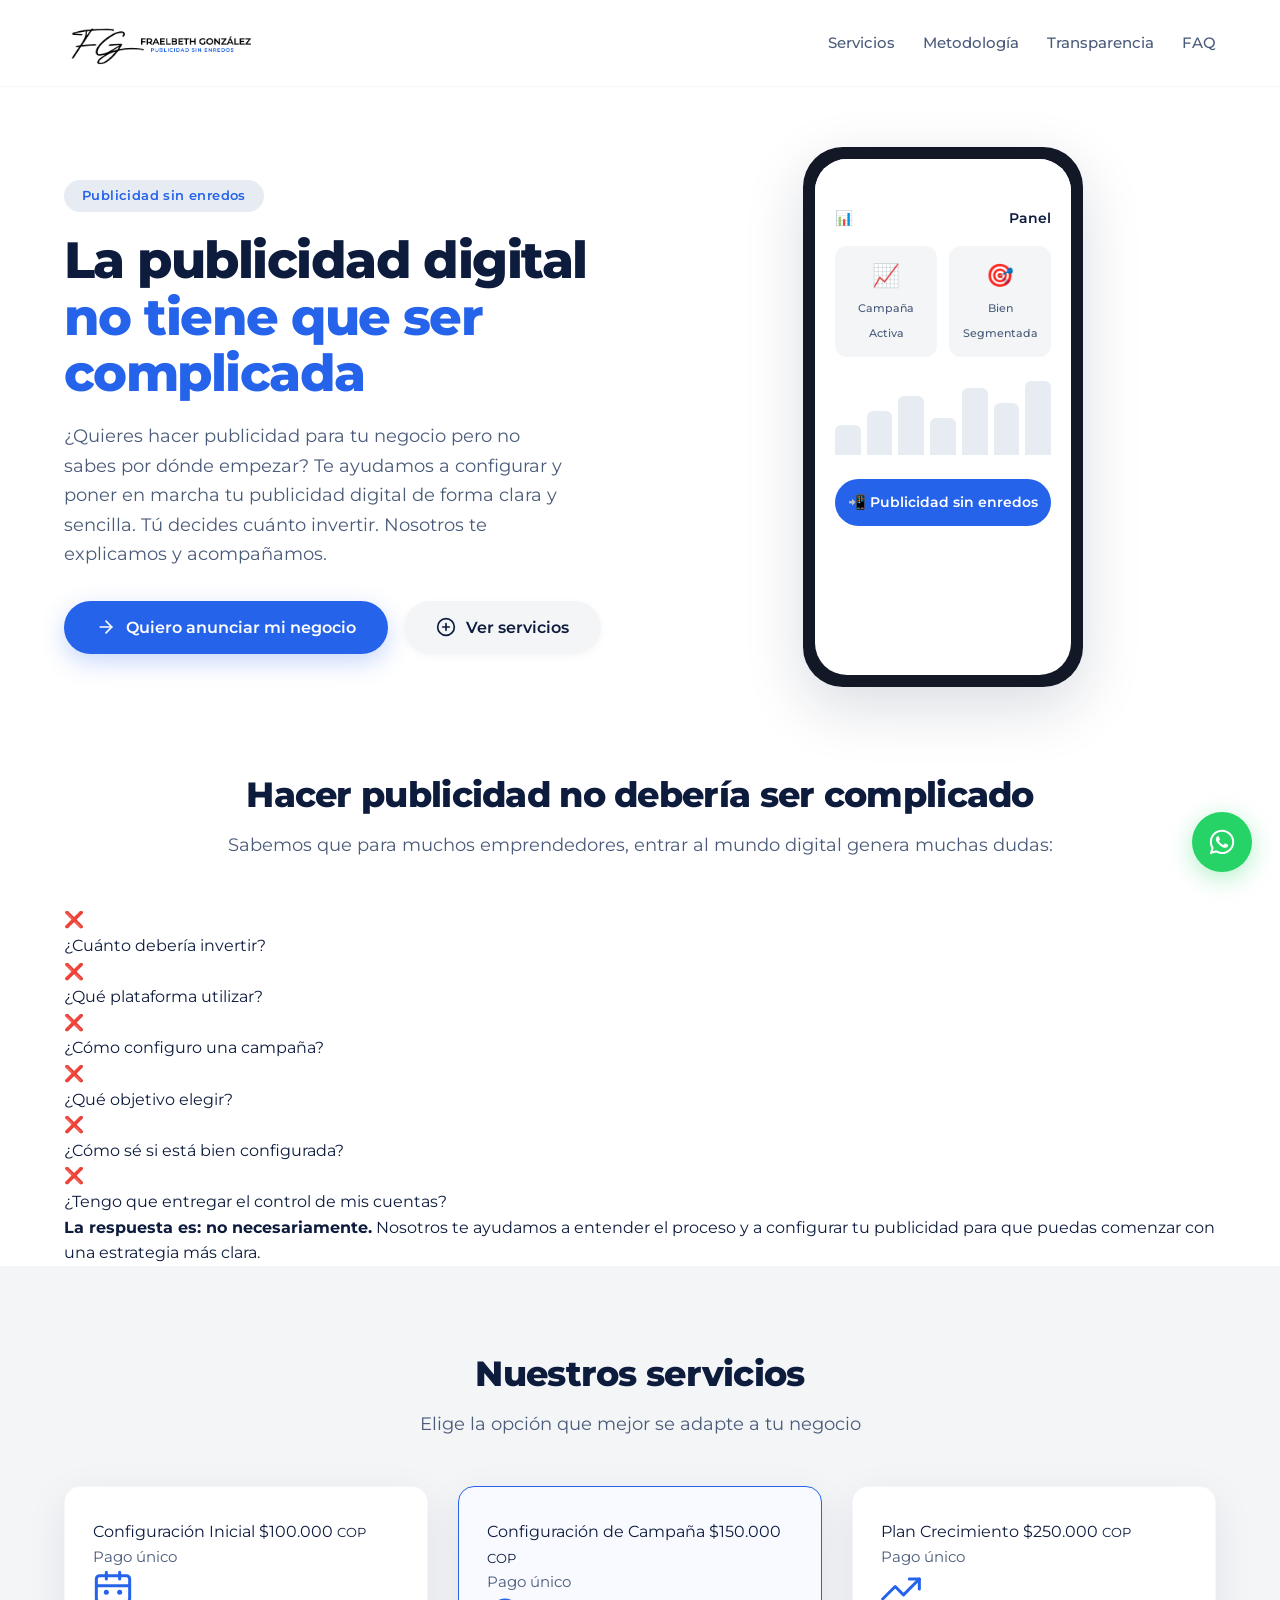
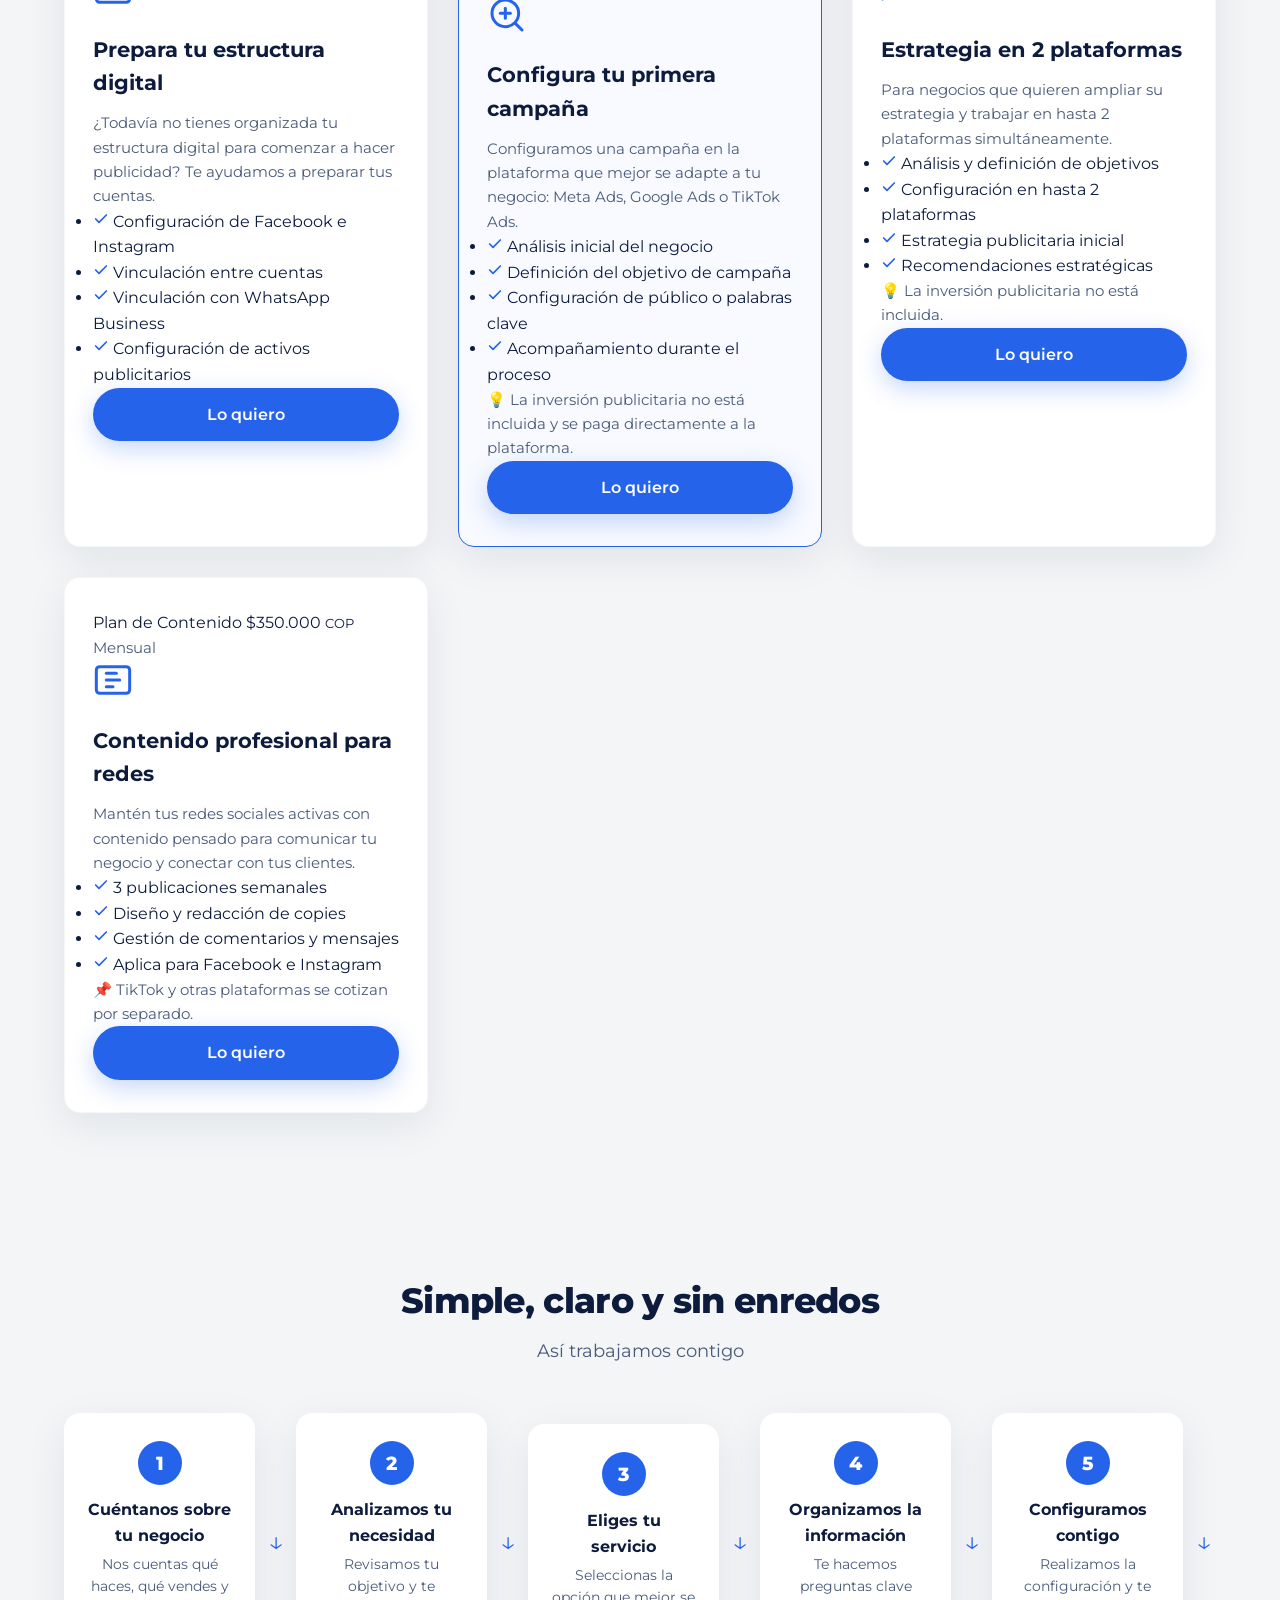
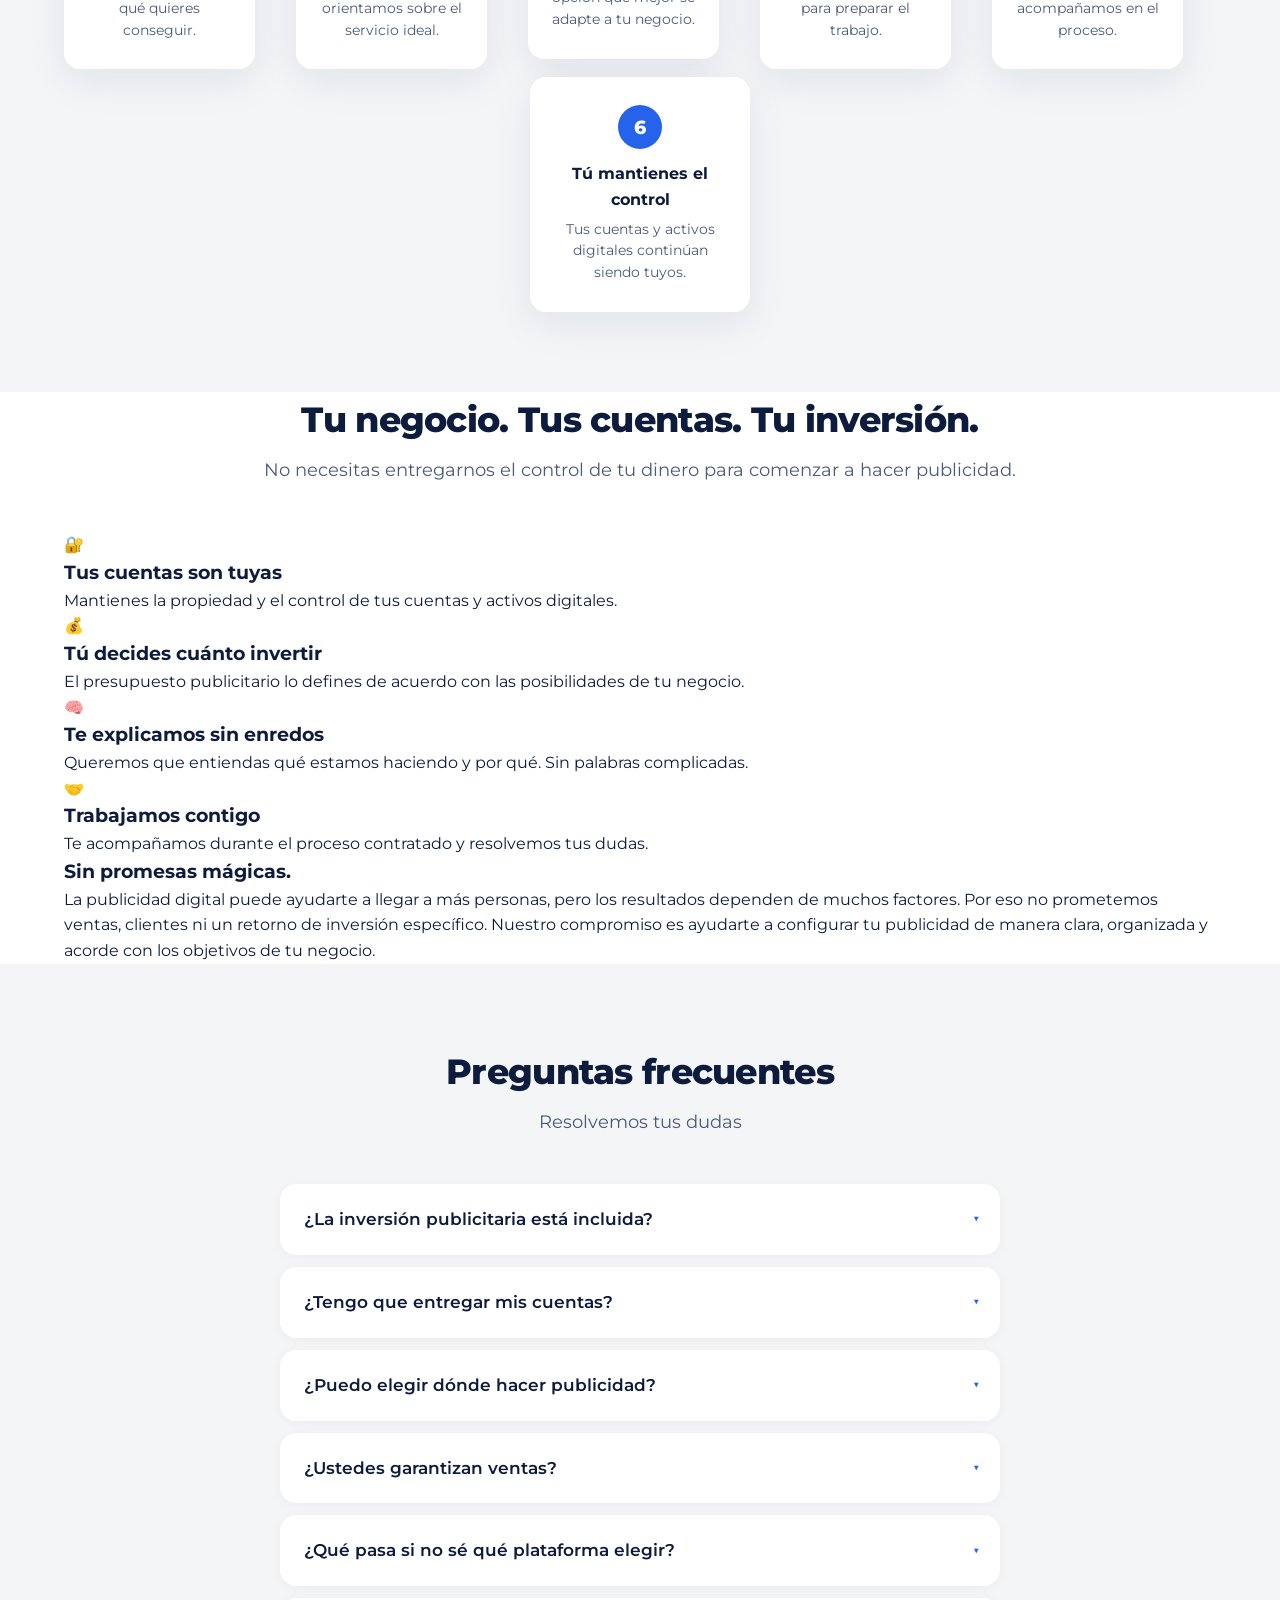
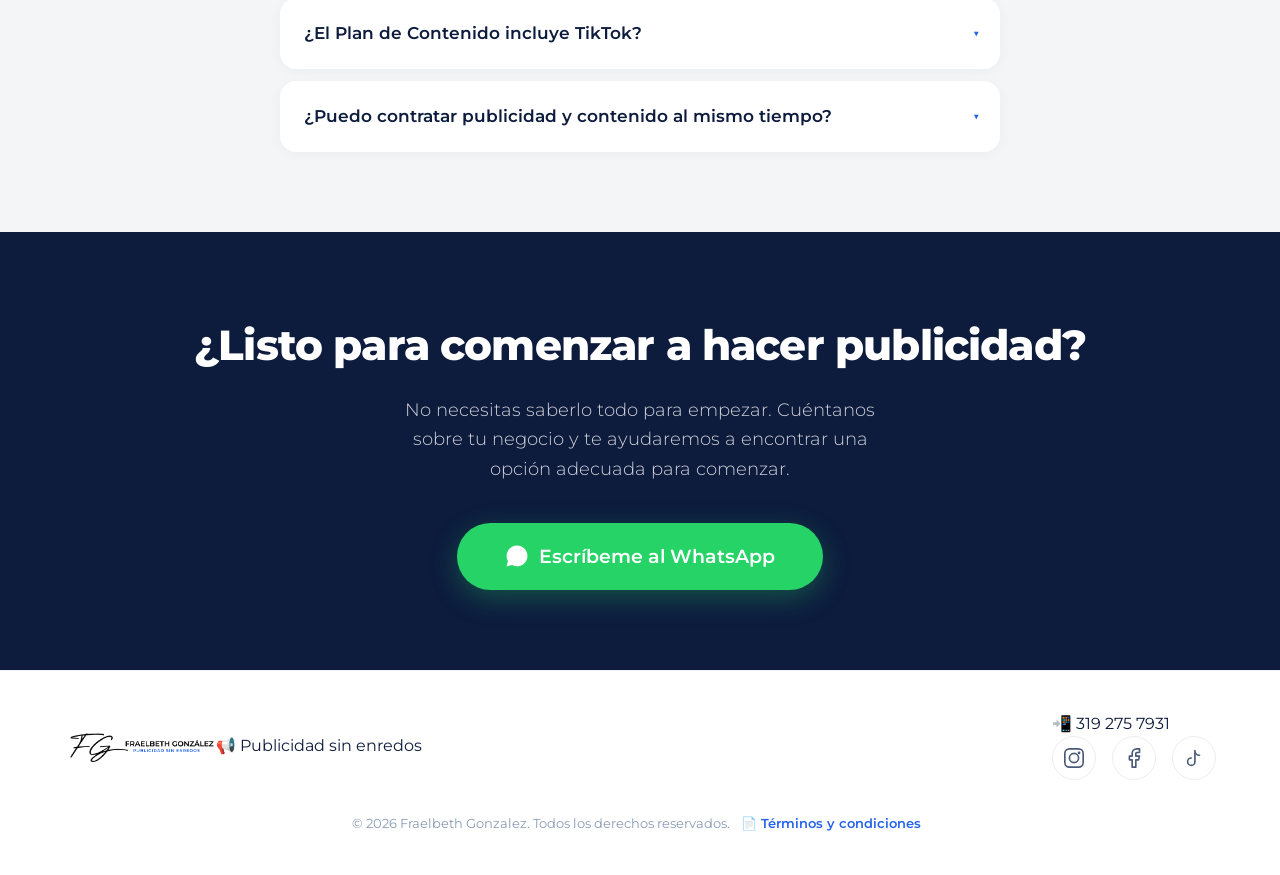
==== commit a949783e: "Nueva version con cambio de planes Nueva version con cambio de planes" ====
--- a/index.html
+++ b/index.html
@@ -21,7 +21,7 @@
 <body>
 
     <!-- ===== BOTÓN FLOTANTE WHATSAPP ===== -->
-    <a href="https://wa.me/573227939508?text=Hola%20👋.%20Me%20interesa%20conocer%20más%20sobre%20los%20servicios%20de%20Publicidad%20sin%20enredos."
+    <a href="https://wa.me/573227939508?text=Hola%20👋%20Fraelbeth,%20me%20interesa%20conocer%20más%20sobre%20la%20publicidad%20sin%20enredos."
        target="_blank"
        rel="noopener"
        class="whatsapp-float"
@@ -31,10 +31,10 @@
         </svg>
     </a>
 
-    <!-- ===== HEADER / NAV ===== -->
+    <!-- ===== HEADER ===== -->
     <header class="header">
         <div class="container header__inner">
-            <a href="#" class="logo" aria-label="Fraelbeth Gonzalez - Inicio">
+            <a href="#" class="logo" aria-label="Fraelbeth Gonzalez - Publicidad sin enredos">
                 <img 
                     class="logo__img" 
                     src="logo-fg.png" 
@@ -46,8 +46,8 @@
             </a>
             <nav class="nav">
                 <a href="#servicios">Servicios</a>
-                <a href="#beneficios">Beneficios</a>
-                <a href="#planes">Planes</a>
+                <a href="#como-trabajamos">Metodología</a>
+                <a href="#transparencia">Transparencia</a>
                 <a href="#faq">FAQ</a>
             </nav>
         </div>
@@ -65,12 +65,15 @@
                         <span>no tiene que ser complicada</span>
                     </h1>
                     <p class="hero__text">
-                        Configuramos campañas en Facebook, Instagram, Google Ads y TikTok para ayudarte a conseguir más clientes, explicándote cada paso del proceso para que siempre tengas el control de tu inversión.
+                        ¿Quieres hacer publicidad para tu negocio pero no sabes por dónde empezar? Te ayudamos a configurar y poner en marcha tu publicidad digital de forma clara y sencilla. Tú decides cuánto invertir. Nosotros te explicamos y acompañamos.
                     </p>
                     <div class="hero__actions">
-                        <a href="#contacto" class="btn btn--primary">
+                        <a href="https://wa.me/573227939508?text=Hola%20👋%20Fraelbeth,%20quiero%20anunciar%20mi%20negocio%20sin%20enredos.%20¿Me%20puedes%20ayudar?"
+                           target="_blank"
+                           rel="noopener"
+                           class="btn btn--primary">
                             <svg width="20" height="20" viewBox="0 0 24 24" fill="none" stroke="currentColor" stroke-width="2" stroke-linecap="round" stroke-linejoin="round"><path d="M5 12h14"/><path d="M12 5l7 7-7 7"/></svg>
-                            Solicitar asesoría
+                            Quiero anunciar mi negocio
                         </a>
                         <a href="#servicios" class="btn btn--secondary">
                             <svg width="20" height="20" viewBox="0 0 24 24" fill="none" stroke="currentColor" stroke-width="2" stroke-linecap="round" stroke-linejoin="round"><circle cx="12" cy="12" r="10"/><path d="M12 8v8"/><path d="M8 12h8"/></svg>
@@ -90,12 +93,12 @@
                                     </div>
                                     <div class="mockup-phone__stats">
                                         <div class="stat">
-                                            <span class="stat__value">+42%</span>
-                                            <span class="stat__label">Conversiones</span>
+                                            <span class="stat__value">📈</span>
+                                            <span class="stat__label">Campaña Activa</span>
                                         </div>
                                         <div class="stat">
-                                            <span class="stat__value">3.2x</span>
-                                            <span class="stat__label">ROI</span>
+                                            <span class="stat__value">🎯</span>
+                                            <span class="stat__label">Bien Segmentada</span>
                                         </div>
                                     </div>
                                     <div class="mockup-phone__chart">
@@ -107,11 +110,48 @@
                                         <div class="bar" style="height:70%"></div>
                                         <div class="bar" style="height:100%"></div>
                                     </div>
-                                    <div class="mockup-phone__cta">📈 Ver resultados</div>
+                                    <div class="mockup-phone__cta">📲 Publicidad sin enredos</div>
                                 </div>
                             </div>
                         </div>
                     </div>
+                </div>
+            </div>
+        </section>
+
+        <!-- ===== EL PROBLEMA ===== -->
+        <section class="problema" id="problema">
+            <div class="container">
+                <h2 class="section-title">Hacer publicidad no debería ser complicado</h2>
+                <p class="section-subtitle">Sabemos que para muchos emprendedores, entrar al mundo digital genera muchas dudas:</p>
+                <div class="problema__grid">
+                    <div class="problema-item">
+                        <span class="problema-item__icon">❌</span>
+                        <p>¿Cuánto debería invertir?</p>
+                    </div>
+                    <div class="problema-item">
+                        <span class="problema-item__icon">❌</span>
+                        <p>¿Qué plataforma utilizar?</p>
+                    </div>
+                    <div class="problema-item">
+                        <span class="problema-item__icon">❌</span>
+                        <p>¿Cómo configuro una campaña?</p>
+                    </div>
+                    <div class="problema-item">
+                        <span class="problema-item__icon">❌</span>
+                        <p>¿Qué objetivo elegir?</p>
+                    </div>
+                    <div class="problema-item">
+                        <span class="problema-item__icon">❌</span>
+                        <p>¿Cómo sé si está bien configurada?</p>
+                    </div>
+                    <div class="problema-item">
+                        <span class="problema-item__icon">❌</span>
+                        <p>¿Tengo que entregar el control de mis cuentas?</p>
+                    </div>
+                </div>
+                <div class="problema__respuesta">
+                    <p><strong>La respuesta es: no necesariamente.</strong> Nosotros te ayudamos a entender el proceso y a configurar tu publicidad para que puedas comenzar con una estrategia más clara.</p>
                 </div>
             </div>
         </section>
@@ -120,9 +160,16 @@
         <section class="servicios" id="servicios">
             <div class="container">
                 <h2 class="section-title">Nuestros servicios</h2>
-                <p class="section-subtitle">Soluciones digitales para hacer crecer tu negocio</p>
+                <p class="section-subtitle">Elige la opción que mejor se adapte a tu negocio</p>
                 <div class="servicios__grid">
+                    
+                    <!-- 1. Configuración Inicial -->
                     <article class="servicio-card">
+                        <div class="servicio-card__header">
+                            <span class="servicio-card__badge">Configuración Inicial</span>
+                            <span class="servicio-card__price">$100.000 <small>COP</small></span>
+                            <p class="servicio-card__desc">Pago único</p>
+                        </div>
                         <div class="servicio-card__icon">
                             <svg viewBox="0 0 24 24" width="40" height="40" fill="none" stroke="#2563EB" stroke-width="1.8" stroke-linecap="round" stroke-linejoin="round">
                                 <rect x="2" y="4" width="20" height="16" rx="2"/>
@@ -131,10 +178,39 @@
                                 <circle cx="16" cy="14" r="1.5" fill="#2563EB" stroke="none"/>
                             </svg>
                         </div>
-                        <h3>Facebook &amp; Instagram Ads</h3>
-                        <p>Creamos anuncios que conectan con tu audiencia en las redes más grandes del mundo. Segmentación precisa y resultados medibles.</p>
+                        <h3>Prepara tu estructura digital</h3>
+                        <p>¿Todavía no tienes organizada tu estructura digital para comenzar a hacer publicidad? Te ayudamos a preparar tus cuentas.</p>
+                        <ul class="servicio-card__features">
+                            <li>
+                                <svg width="16" height="16" viewBox="0 0 24 24" fill="none" stroke="#2563EB" stroke-width="2.5" stroke-linecap="round" stroke-linejoin="round"><polyline points="20 6 9 17 4 12"/></svg>
+                                Configuración de Facebook e Instagram
+                            </li>
+                            <li>
+                                <svg width="16" height="16" viewBox="0 0 24 24" fill="none" stroke="#2563EB" stroke-width="2.5" stroke-linecap="round" stroke-linejoin="round"><polyline points="20 6 9 17 4 12"/></svg>
+                                Vinculación entre cuentas
+                            </li>
+                            <li>
+                                <svg width="16" height="16" viewBox="0 0 24 24" fill="none" stroke="#2563EB" stroke-width="2.5" stroke-linecap="round" stroke-linejoin="round"><polyline points="20 6 9 17 4 12"/></svg>
+                                Vinculación con WhatsApp Business
+                            </li>
+                            <li>
+                                <svg width="16" height="16" viewBox="0 0 24 24" fill="none" stroke="#2563EB" stroke-width="2.5" stroke-linecap="round" stroke-linejoin="round"><polyline points="20 6 9 17 4 12"/></svg>
+                                Configuración de activos publicitarios
+                            </li>
+                        </ul>
+                        <a href="https://wa.me/573227939508?text=Hola%20Fraelbeth,%20quiero%20la%20Configuración%20Inicial%20de%20$100.000%20para%20preparar%20mi%20estructura%20digital."
+                           target="_blank"
+                           rel="noopener"
+                           class="btn btn--primary btn--full">Lo quiero</a>
                     </article>
-                    <article class="servicio-card">
+
+                    <!-- 2. Configuración de Campaña -->
+                    <article class="servicio-card plan-card--popular">
+                        <div class="servicio-card__header">
+                            <span class="servicio-card__badge">Configuración de Campaña</span>
+                            <span class="servicio-card__price">$150.000 <small>COP</small></span>
+                            <p class="servicio-card__desc">Pago único</p>
+                        </div>
                         <div class="servicio-card__icon">
                             <svg viewBox="0 0 24 24" width="40" height="40" fill="none" stroke="#2563EB" stroke-width="1.8" stroke-linecap="round" stroke-linejoin="round">
                                 <circle cx="11" cy="11" r="8"/>
@@ -143,273 +219,197 @@
                                 <path d="M11 8v6"/>
                             </svg>
                         </div>
-                        <h3>Google Ads</h3>
-                        <p>Aparece en los primeros resultados de búsqueda. Atrae clientes que ya están buscando lo que ofreces, con campañas optimizadas.</p>
+                        <h3>Configura tu primera campaña</h3>
+                        <p>Configuramos una campaña en la plataforma que mejor se adapte a tu negocio: Meta Ads, Google Ads o TikTok Ads.</p>
+                        <ul class="servicio-card__features">
+                            <li>
+                                <svg width="16" height="16" viewBox="0 0 24 24" fill="none" stroke="#2563EB" stroke-width="2.5" stroke-linecap="round" stroke-linejoin="round"><polyline points="20 6 9 17 4 12"/></svg>
+                                Análisis inicial del negocio
+                            </li>
+                            <li>
+                                <svg width="16" height="16" viewBox="0 0 24 24" fill="none" stroke="#2563EB" stroke-width="2.5" stroke-linecap="round" stroke-linejoin="round"><polyline points="20 6 9 17 4 12"/></svg>
+                                Definición del objetivo de campaña
+                            </li>
+                            <li>
+                                <svg width="16" height="16" viewBox="0 0 24 24" fill="none" stroke="#2563EB" stroke-width="2.5" stroke-linecap="round" stroke-linejoin="round"><polyline points="20 6 9 17 4 12"/></svg>
+                                Configuración de público o palabras clave
+                            </li>
+                            <li>
+                                <svg width="16" height="16" viewBox="0 0 24 24" fill="none" stroke="#2563EB" stroke-width="2.5" stroke-linecap="round" stroke-linejoin="round"><polyline points="20 6 9 17 4 12"/></svg>
+                                Acompañamiento durante el proceso
+                            </li>
+                        </ul>
+                        <p class="servicio-card__note">💡 La inversión publicitaria no está incluida y se paga directamente a la plataforma.</p>
+                        <a href="https://wa.me/573227939508?text=Hola%20Fraelbeth,%20quiero%20la%20Configuración%20de%20Campaña%20de%20$150.000.%20Mi%20negocio%20es%20sobre..."
+                           target="_blank"
+                           rel="noopener"
+                           class="btn btn--primary btn--full">Lo quiero</a>
                     </article>
+
+                    <!-- 3. Plan Crecimiento -->
                     <article class="servicio-card">
+                        <div class="servicio-card__header">
+                            <span class="servicio-card__badge">Plan Crecimiento</span>
+                            <span class="servicio-card__price">$250.000 <small>COP</small></span>
+                            <p class="servicio-card__desc">Pago único</p>
+                        </div>
                         <div class="servicio-card__icon">
                             <svg viewBox="0 0 24 24" width="40" height="40" fill="none" stroke="#2563EB" stroke-width="1.8" stroke-linecap="round" stroke-linejoin="round">
-                                <rect x="3" y="4" width="18" height="16" rx="2"/>
-                                <path d="M8 2v4M16 2v4M3 10h18"/>
-                                <path d="M12 14v4"/>
-                                <path d="M8 14h8"/>
+                                <polyline points="23 6 13.5 15.5 8.5 10.5 1 18"/>
+                                <polyline points="17 6 23 6 23 12"/>
                             </svg>
                         </div>
-                        <h3>Landing Pages</h3>
-                        <p>Páginas de alto impacto diseñadas para convertir visitantes en clientes. Rápidas, modernas y optimizadas para ventas.</p>
+                        <h3>Estrategia en 2 plataformas</h3>
+                        <p>Para negocios que quieren ampliar su estrategia y trabajar en hasta 2 plataformas simultáneamente.</p>
+                        <ul class="servicio-card__features">
+                            <li>
+                                <svg width="16" height="16" viewBox="0 0 24 24" fill="none" stroke="#2563EB" stroke-width="2.5" stroke-linecap="round" stroke-linejoin="round"><polyline points="20 6 9 17 4 12"/></svg>
+                                Análisis y definición de objetivos
+                            </li>
+                            <li>
+                                <svg width="16" height="16" viewBox="0 0 24 24" fill="none" stroke="#2563EB" stroke-width="2.5" stroke-linecap="round" stroke-linejoin="round"><polyline points="20 6 9 17 4 12"/></svg>
+                                Configuración en hasta 2 plataformas
+                            </li>
+                            <li>
+                                <svg width="16" height="16" viewBox="0 0 24 24" fill="none" stroke="#2563EB" stroke-width="2.5" stroke-linecap="round" stroke-linejoin="round"><polyline points="20 6 9 17 4 12"/></svg>
+                                Estrategia publicitaria inicial
+                            </li>
+                            <li>
+                                <svg width="16" height="16" viewBox="0 0 24 24" fill="none" stroke="#2563EB" stroke-width="2.5" stroke-linecap="round" stroke-linejoin="round"><polyline points="20 6 9 17 4 12"/></svg>
+                                Recomendaciones estratégicas
+                            </li>
+                        </ul>
+                        <p class="servicio-card__note">💡 La inversión publicitaria no está incluida.</p>
+                        <a href="https://wa.me/573227939508?text=Hola%20Fraelbeth,%20quiero%20el%20Plan%20Crecimiento%20de%20$250.000%20para%20trabajar%20en%202%20plataformas."
+                           target="_blank"
+                           rel="noopener"
+                           class="btn btn--primary btn--full">Lo quiero</a>
                     </article>
+
+                    <!-- 4. Plan de Contenido -->
+                    <article class="servicio-card">
+                        <div class="servicio-card__header">
+                            <span class="servicio-card__badge">Plan de Contenido</span>
+                            <span class="servicio-card__price">$350.000 <small>COP</small></span>
+                            <p class="servicio-card__desc">Mensual</p>
+                        </div>
+                        <div class="servicio-card__icon">
+                            <svg viewBox="0 0 24 24" width="40" height="40" fill="none" stroke="#2563EB" stroke-width="1.8" stroke-linecap="round" stroke-linejoin="round">
+                                <rect x="2" y="4" width="20" height="16" rx="2"/>
+                                <path d="M8 12h8"/>
+                                <path d="M8 8h6"/>
+                                <path d="M8 16h4"/>
+                            </svg>
+                        </div>
+                        <h3>Contenido profesional para redes</h3>
+                        <p>Mantén tus redes sociales activas con contenido pensado para comunicar tu negocio y conectar con tus clientes.</p>
+                        <ul class="servicio-card__features">
+                            <li>
+                                <svg width="16" height="16" viewBox="0 0 24 24" fill="none" stroke="#2563EB" stroke-width="2.5" stroke-linecap="round" stroke-linejoin="round"><polyline points="20 6 9 17 4 12"/></svg>
+                                3 publicaciones semanales
+                            </li>
+                            <li>
+                                <svg width="16" height="16" viewBox="0 0 24 24" fill="none" stroke="#2563EB" stroke-width="2.5" stroke-linecap="round" stroke-linejoin="round"><polyline points="20 6 9 17 4 12"/></svg>
+                                Diseño y redacción de copies
+                            </li>
+                            <li>
+                                <svg width="16" height="16" viewBox="0 0 24 24" fill="none" stroke="#2563EB" stroke-width="2.5" stroke-linecap="round" stroke-linejoin="round"><polyline points="20 6 9 17 4 12"/></svg>
+                                Gestión de comentarios y mensajes
+                            </li>
+                            <li>
+                                <svg width="16" height="16" viewBox="0 0 24 24" fill="none" stroke="#2563EB" stroke-width="2.5" stroke-linecap="round" stroke-linejoin="round"><polyline points="20 6 9 17 4 12"/></svg>
+                                Aplica para Facebook e Instagram
+                            </li>
+                        </ul>
+                        <p class="servicio-card__note">📌 TikTok y otras plataformas se cotizan por separado.</p>
+                        <a href="https://wa.me/573227939508?text=Hola%20Fraelbeth,%20quiero%20el%20Plan%20de%20Contenido%20de%20$350.000%20para%20mis%20redes%20sociales."
+                           target="_blank"
+                           rel="noopener"
+                           class="btn btn--primary btn--full">Lo quiero</a>
+                    </article>
+
                 </div>
             </div>
         </section>
 
-        <!-- ===== BENEFICIOS ===== -->
-        <section class="beneficios" id="beneficios">
+        <!-- ===== CÓMO TRABAJAMOS ===== -->
+        <section class="proceso" id="como-trabajamos">
             <div class="container">
-                <h2 class="section-title">Beneficios</h2>
-                <p class="section-subtitle">Tú tienes el control total</p>
-                <div class="beneficios__grid">
-                    <div class="beneficio-item">
-                        <span class="beneficio-item__check">
-                            <svg width="20" height="20" viewBox="0 0 24 24" fill="none" stroke="#2563EB" stroke-width="3" stroke-linecap="round" stroke-linejoin="round"><polyline points="20 6 9 17 4 12"/></svg>
-                        </span>
-                        <span>Tú eres dueño de todas las cuentas.</span>
-                    </div>
-                    <div class="beneficio-item">
-                        <span class="beneficio-item__check">
-                            <svg width="20" height="20" viewBox="0 0 24 24" fill="none" stroke="#2563EB" stroke-width="3" stroke-linecap="round" stroke-linejoin="round"><polyline points="20 6 9 17 4 12"/></svg>
-                        </span>
-                        <span>Tú decides cuánto invertir.</span>
-                    </div>
-                    <div class="beneficio-item">
-                        <span class="beneficio-item__check">
-                            <svg width="20" height="20" viewBox="0 0 24 24" fill="none" stroke="#2563EB" stroke-width="3" stroke-linecap="round" stroke-linejoin="round"><polyline points="20 6 9 17 4 12"/></svg>
-                        </span>
-                        <span>Configuración totalmente remota.</span>
-                    </div>
-                    <div class="beneficio-item">
-                        <span class="beneficio-item__check">
-                            <svg width="20" height="20" viewBox="0 0 24 24" fill="none" stroke="#2563EB" stroke-width="3" stroke-linecap="round" stroke-linejoin="round"><polyline points="20 6 9 17 4 12"/></svg>
-                        </span>
-                        <span>Explicaciones claras y sencillas.</span>
-                    </div>
-                    <div class="beneficio-item">
-                        <span class="beneficio-item__check">
-                            <svg width="20" height="20" viewBox="0 0 24 24" fill="none" stroke="#2563EB" stroke-width="3" stroke-linecap="round" stroke-linejoin="round"><polyline points="20 6 9 17 4 12"/></svg>
-                        </span>
-                        <span>Acompañamiento personalizado.</span>
-                    </div>
-                    <div class="beneficio-item">
-                        <span class="beneficio-item__check">
-                            <svg width="20" height="20" viewBox="0 0 24 24" fill="none" stroke="#2563EB" stroke-width="3" stroke-linecap="round" stroke-linejoin="round"><polyline points="20 6 9 17 4 12"/></svg>
-                        </span>
-                        <span>Sin contratos de permanencia.</span>
-                    </div>
-                </div>
-            </div>
-        </section>
-
-        <!-- ===== CÓMO TRABAJAMOS ===== -->
-        <section class="proceso" id="proceso">
-            <div class="container">
-                <h2 class="section-title">Cómo trabajamos</h2>
-                <p class="section-subtitle">Cuatro pasos para empezar a anunciar</p>
+                <h2 class="section-title">Simple, claro y sin enredos</h2>
+                <p class="section-subtitle">Así trabajamos contigo</p>
                 <div class="proceso__pasos">
                     <div class="paso">
                         <span class="paso__numero">1</span>
-                        <h4>Agenda una asesoría</h4>
-                        <p>Sin compromiso, conocemos tu negocio y tus objetivos.</p>
+                        <h4>Cuéntanos sobre tu negocio</h4>
+                        <p>Nos cuentas qué haces, qué vendes y qué quieres conseguir.</p>
                     </div>
                     <div class="paso__arrow">↓</div>
                     <div class="paso">
                         <span class="paso__numero">2</span>
-                        <h4>Analizamos tu negocio</h4>
-                        <p>Estudiamos tu mercado, competencia y oportunidades.</p>
+                        <h4>Analizamos tu necesidad</h4>
+                        <p>Revisamos tu objetivo y te orientamos sobre el servicio ideal.</p>
                     </div>
                     <div class="paso__arrow">↓</div>
                     <div class="paso">
                         <span class="paso__numero">3</span>
-                        <h4>Configuramos todo contigo</h4>
-                        <p>Te explicamos cada paso mientras activamos tus campañas.</p>
+                        <h4>Eliges tu servicio</h4>
+                        <p>Seleccionas la opción que mejor se adapte a tu negocio.</p>
                     </div>
                     <div class="paso__arrow">↓</div>
                     <div class="paso">
                         <span class="paso__numero">4</span>
-                        <h4>Empiezas a anunciar</h4>
-                        <p>Lanzamos y optimizamos para que consigas resultados.</p>
+                        <h4>Organizamos la información</h4>
+                        <p>Te hacemos preguntas clave para preparar el trabajo.</p>
+                    </div>
+                    <div class="paso__arrow">↓</div>
+                    <div class="paso">
+                        <span class="paso__numero">5</span>
+                        <h4>Configuramos contigo</h4>
+                        <p>Realizamos la configuración y te acompañamos en el proceso.</p>
+                    </div>
+                    <div class="paso__arrow">↓</div>
+                    <div class="paso">
+                        <span class="paso__numero">6</span>
+                        <h4>Tú mantienes el control</h4>
+                        <p>Tus cuentas y activos digitales continúan siendo tuyos.</p>
                     </div>
                 </div>
             </div>
         </section>
 
-        <!-- ===== PLANES (CARRUSEL) ===== -->
-        <section class="planes" id="planes">
+        <!-- ===== TRANSPARENCIA ===== -->
+        <section class="transparencia" id="transparencia">
             <div class="container">
-                <h2 class="section-title">Planes</h2>
-                <p class="section-subtitle">Inversiones flexibles para cada negocio</p>
+                <h2 class="section-title">Tu negocio. Tus cuentas. Tu inversión.</h2>
+                <p class="section-subtitle">No necesitas entregarnos el control de tu dinero para comenzar a hacer publicidad.</p>
                 
-                <div class="planes-carousel">
-                    <button class="carousel-btn carousel-btn--prev" aria-label="Anterior">
-                        <svg width="24" height="24" viewBox="0 0 24 24" fill="none" stroke="currentColor" stroke-width="2" stroke-linecap="round" stroke-linejoin="round"><polyline points="15 18 9 12 15 6"/></svg>
-                    </button>
-                    
-                    <div class="carousel-track-wrapper">
-                        <div class="carousel-track" id="carouselTrack">
-                            
-                            <!-- Plan Inicial -->
-                            <div class="plan-card">
-                                <div class="plan-card__header">
-                                    <span class="plan-card__badge">Inicial</span>
-                                    <h3>Plan Inicial</h3>
-                                    <p class="plan-card__price">$100.000</p>
-                                </div>
-                                <p class="plan-card__desc">Ideal para quienes aún no tienen presencia en redes sociales.</p>
-                                <ul class="plan-card__features">
-                                    <li>
-                                        <svg width="16" height="16" viewBox="0 0 24 24" fill="none" stroke="#2563EB" stroke-width="2.5" stroke-linecap="round" stroke-linejoin="round"><polyline points="20 6 9 17 4 12"/></svg>
-                                        Creación de página de Facebook
-                                    </li>
-                                    <li>
-                                        <svg width="16" height="16" viewBox="0 0 24 24" fill="none" stroke="#2563EB" stroke-width="2.5" stroke-linecap="round" stroke-linejoin="round"><polyline points="20 6 9 17 4 12"/></svg>
-                                        Creación de cuenta profesional de Instagram
-                                    </li>
-                                    <li>
-                                        <svg width="16" height="16" viewBox="0 0 24 24" fill="none" stroke="#2563EB" stroke-width="2.5" stroke-linecap="round" stroke-linejoin="round"><polyline points="20 6 9 17 4 12"/></svg>
-                                        Vinculación Facebook e Instagram
-                                    </li>
-                                    <li>
-                                        <svg width="16" height="16" viewBox="0 0 24 24" fill="none" stroke="#2563EB" stroke-width="2.5" stroke-linecap="round" stroke-linejoin="round"><polyline points="20 6 9 17 4 12"/></svg>
-                                        Configuración Meta Business Suite
-                                    </li>
-                                </ul>
-                                <a href="#contacto" class="btn btn--primary btn--full">Lo quiero</a>
-                            </div>
-
-                            <!-- Plan Meta 1 -->
-                            <div class="plan-card plan-card--popular">
-                                <div class="plan-card__header">
-                                    <span class="plan-card__badge">Meta 1</span>
-                                    <h3>Plan Meta 1</h3>
-                                    <p class="plan-card__price">$150.000</p>
-                                </div>
-                                <p class="plan-card__desc">Ideal para comenzar a anunciar tu negocio.</p>
-                                <ul class="plan-card__features">
-                                    <li>
-                                        <svg width="16" height="16" viewBox="0 0 24 24" fill="none" stroke="#2563EB" stroke-width="2.5" stroke-linecap="round" stroke-linejoin="round"><polyline points="20 6 9 17 4 12"/></svg>
-                                        Campaña en Facebook e Instagram
-                                    </li>
-                                    <li>
-                                        <svg width="16" height="16" viewBox="0 0 24 24" fill="none" stroke="#2563EB" stroke-width="2.5" stroke-linecap="round" stroke-linejoin="round"><polyline points="20 6 9 17 4 12"/></svg>
-                                        Objetivo: mensajes por WhatsApp/Messenger
-                                    </li>
-                                    <li>
-                                        <svg width="16" height="16" viewBox="0 0 24 24" fill="none" stroke="#2563EB" stroke-width="2.5" stroke-linecap="round" stroke-linejoin="round"><polyline points="20 6 9 17 4 12"/></svg>
-                                        Segmentación del público ideal
-                                    </li>
-                                    <li>
-                                        <svg width="16" height="16" viewBox="0 0 24 24" fill="none" stroke="#2563EB" stroke-width="2.5" stroke-linecap="round" stroke-linejoin="round"><polyline points="20 6 9 17 4 12"/></svg>
-                                        Acompañamiento paso a paso
-                                    </li>
-                                </ul>
-                                <a href="#contacto" class="btn btn--primary btn--full">Lo quiero</a>
-                            </div>
-
-                            <!-- Plan Meta 2 -->
-                            <div class="plan-card">
-                                <div class="plan-card__header">
-                                    <span class="plan-card__badge">Meta 2</span>
-                                    <h3>Plan Meta 2</h3>
-                                    <p class="plan-card__price">$250.000</p>
-                                </div>
-                                <p class="plan-card__desc">Para negocios que quieren obtener mejores resultados.</p>
-                                <ul class="plan-card__features">
-                                    <li>
-                                        <svg width="16" height="16" viewBox="0 0 24 24" fill="none" stroke="#2563EB" stroke-width="2.5" stroke-linecap="round" stroke-linejoin="round"><polyline points="20 6 9 17 4 12"/></svg>
-                                        Todo lo del Plan Meta 1
-                                    </li>
-                                    <li>
-                                        <svg width="16" height="16" viewBox="0 0 24 24" fill="none" stroke="#2563EB" stroke-width="2.5" stroke-linecap="round" stroke-linejoin="round"><polyline points="20 6 9 17 4 12"/></svg>
-                                        Hasta 2 campañas configuradas
-                                    </li>
-                                    <li>
-                                        <svg width="16" height="16" viewBox="0 0 24 24" fill="none" stroke="#2563EB" stroke-width="2.5" stroke-linecap="round" stroke-linejoin="round"><polyline points="20 6 9 17 4 12"/></svg>
-                                        Estrategia personalizada
-                                    </li>
-                                    <li>
-                                        <svg width="16" height="16" viewBox="0 0 24 24" fill="none" stroke="#2563EB" stroke-width="2.5" stroke-linecap="round" stroke-linejoin="round"><polyline points="20 6 9 17 4 12"/></svg>
-                                        Consejos para escalar resultados
-                                    </li>
-                                </ul>
-                                <a href="#contacto" class="btn btn--primary btn--full">Lo quiero</a>
-                            </div>
-
-                            <!-- Plan Google Ads -->
-                            <div class="plan-card">
-                                <div class="plan-card__header">
-                                    <span class="plan-card__badge">Google Ads</span>
-                                    <h3>Plan Google Ads</h3>
-                                    <p class="plan-card__price">$150.000</p>
-                                </div>
-                                <p class="plan-card__desc">Llega a personas que ya buscan tus productos en Google.</p>
-                                <ul class="plan-card__features">
-                                    <li>
-                                        <svg width="16" height="16" viewBox="0 0 24 24" fill="none" stroke="#2563EB" stroke-width="2.5" stroke-linecap="round" stroke-linejoin="round"><polyline points="20 6 9 17 4 12"/></svg>
-                                        Campaña en Google Ads
-                                    </li>
-                                    <li>
-                                        <svg width="16" height="16" viewBox="0 0 24 24" fill="none" stroke="#2563EB" stroke-width="2.5" stroke-linecap="round" stroke-linejoin="round"><polyline points="20 6 9 17 4 12"/></svg>
-                                        Investigación de palabras clave
-                                    </li>
-                                    <li>
-                                        <svg width="16" height="16" viewBox="0 0 24 24" fill="none" stroke="#2563EB" stroke-width="2.5" stroke-linecap="round" stroke-linejoin="round"><polyline points="20 6 9 17 4 12"/></svg>
-                                        Configuración geográfica
-                                    </li>
-                                    <li>
-                                        <svg width="16" height="16" viewBox="0 0 24 24" fill="none" stroke="#2563EB" stroke-width="2.5" stroke-linecap="round" stroke-linejoin="round"><polyline points="20 6 9 17 4 12"/></svg>
-                                        Acompañamiento paso a paso
-                                    </li>
-                                </ul>
-                                <a href="#contacto" class="btn btn--primary btn--full">Lo quiero</a>
-                            </div>
-
-                            <!-- Plan TikTok Ads -->
-                            <div class="plan-card">
-                                <div class="plan-card__header">
-                                    <span class="plan-card__badge">TikTok Ads</span>
-                                    <h3>Plan TikTok Ads</h3>
-                                    <p class="plan-card__price">$150.000</p>
-                                </div>
-                                <p class="plan-card__desc">Empieza a anunciar en TikTok y llega a nuevos clientes.</p>
-                                <ul class="plan-card__features">
-                                    <li>
-                                        <svg width="16" height="16" viewBox="0 0 24 24" fill="none" stroke="#2563EB" stroke-width="2.5" stroke-linecap="round" stroke-linejoin="round"><polyline points="20 6 9 17 4 12"/></svg>
-                                        Campaña en TikTok Ads
-                                    </li>
-                                    <li>
-                                        <svg width="16" height="16" viewBox="0 0 24 24" fill="none" stroke="#2563EB" stroke-width="2.5" stroke-linecap="round" stroke-linejoin="round"><polyline points="20 6 9 17 4 12"/></svg>
-                                        Segmentación del público ideal
-                                    </li>
-                                    <li>
-                                        <svg width="16" height="16" viewBox="0 0 24 24" fill="none" stroke="#2563EB" stroke-width="2.5" stroke-linecap="round" stroke-linejoin="round"><polyline points="20 6 9 17 4 12"/></svg>
-                                        Revisión del video publicitario
-                                    </li>
-                                    <li>
-                                        <svg width="16" height="16" viewBox="0 0 24 24" fill="none" stroke="#2563EB" stroke-width="2.5" stroke-linecap="round" stroke-linejoin="round"><polyline points="20 6 9 17 4 12"/></svg>
-                                        Acompañamiento remoto
-                                    </li>
-                                </ul>
-                                <a href="#contacto" class="btn btn--primary btn--full">Lo quiero</a>
-                            </div>
-
-                        </div>
-                    </div>
-
-                    <button class="carousel-btn carousel-btn--next" aria-label="Siguiente">
-                        <svg width="24" height="24" viewBox="0 0 24 24" fill="none" stroke="currentColor" stroke-width="2" stroke-linecap="round" stroke-linejoin="round"><polyline points="9 18 15 12 9 6"/></svg>
-                    </button>
-                </div>
-
-                <!-- Indicadores del carrusel -->
-                <div class="carousel-dots" id="carouselDots"></div>
+                <div class="transparencia__grid">
+                    <div class="transparencia-item">
+                        <span class="transparencia-item__icon">🔐</span>
+                        <h3>Tus cuentas son tuyas</h3>
+                        <p>Mantienes la propiedad y el control de tus cuentas y activos digitales.</p>
+                    </div>
+                    <div class="transparencia-item">
+                        <span class="transparencia-item__icon">💰</span>
+                        <h3>Tú decides cuánto invertir</h3>
+                        <p>El presupuesto publicitario lo defines de acuerdo con las posibilidades de tu negocio.</p>
+                    </div>
+                    <div class="transparencia-item">
+                        <span class="transparencia-item__icon">🧠</span>
+                        <h3>Te explicamos sin enredos</h3>
+                        <p>Queremos que entiendas qué estamos haciendo y por qué. Sin palabras complicadas.</p>
+                    </div>
+                    <div class="transparencia-item">
+                        <span class="transparencia-item__icon">🤝</span>
+                        <h3>Trabajamos contigo</h3>
+                        <p>Te acompañamos durante el proceso contratado y resolvemos tus dudas.</p>
+                    </div>
+                </div>
+
+                <div class="transparencia__compromiso">
+                    <h3>Sin promesas mágicas.</h3>
+                    <p>La publicidad digital puede ayudarte a llegar a más personas, pero los resultados dependen de muchos factores. Por eso no prometemos ventas, clientes ni un retorno de inversión específico. Nuestro compromiso es ayudarte a configurar tu publicidad de manera clara, organizada y acorde con los objetivos de tu negocio.</p>
+                </div>
             </div>
         </section>
 
@@ -420,20 +420,32 @@
                 <p class="section-subtitle">Resolvemos tus dudas</p>
                 <div class="faq__list">
                     <details class="faq-item">
-                        <summary class="faq-item__question">¿Necesito tener experiencia en publicidad?</summary>
-                        <p class="faq-item__answer">No, para eso estamos nosotros. Te explicamos todo de forma clara y sencilla para que te sientas seguro en cada decisión.</p>
+                        <summary class="faq-item__question">¿La inversión publicitaria está incluida?</summary>
+                        <p class="faq-item__answer">No. El valor de nuestros servicios corresponde al trabajo de configuración y acompañamiento contratado. La inversión publicitaria se paga directamente a Meta, Google o TikTok.</p>
                     </details>
                     <details class="faq-item">
-                        <summary class="faq-item__question">¿Puedo cancelar en cualquier momento?</summary>
-                        <p class="faq-item__answer">Sí. No tenemos contratos de permanencia. Tú decides cuándo continuar o pausar tus campañas.</p>
+                        <summary class="faq-item__question">¿Tengo que entregar mis cuentas?</summary>
+                        <p class="faq-item__answer">No. Tú mantienes la propiedad y el control de tus cuentas. Cuando sea necesario, podrás otorgar los permisos correspondientes o recibir acompañamiento para realizar las configuraciones necesarias.</p>
                     </details>
                     <details class="faq-item">
-                        <summary class="faq-item__question">¿Qué incluye la asesoría inicial?</summary>
-                        <p class="faq-item__answer">Una conversación sin compromiso para entender tu negocio, tus objetivos y recomendarte la mejor estrategia.</p>
+                        <summary class="faq-item__question">¿Puedo elegir dónde hacer publicidad?</summary>
+                        <p class="faq-item__answer">Sí. Dependiendo de tus objetivos, puedes contratar la configuración de una campaña en Meta Ads, Google Ads o TikTok Ads. También puedes elegir el Plan Crecimiento para trabajar en hasta 2 plataformas.</p>
                     </details>
                     <details class="faq-item">
-                        <summary class="faq-item__question">¿Cómo sé que mi inversión está dando resultados?</summary>
-                        <p class="faq-item__answer">Te compartimos reportes claros con métricas clave. Siempre sabrás cómo va tu inversión y el retorno que estás obteniendo.</p>
+                        <summary class="faq-item__question">¿Ustedes garantizan ventas?</summary>
+                        <p class="faq-item__answer">No. Ninguna campaña puede garantizar un número específico de ventas o clientes. Nuestro trabajo consiste en ayudarte a configurar correctamente la campaña según la información y objetivos de tu negocio.</p>
+                    </details>
+                    <details class="faq-item">
+                        <summary class="faq-item__question">¿Qué pasa si no sé qué plataforma elegir?</summary>
+                        <p class="faq-item__answer">No te preocupes. Podemos orientarte según tu negocio, producto o servicio y objetivo publicitario.</p>
+                    </details>
+                    <details class="faq-item">
+                        <summary class="faq-item__question">¿El Plan de Contenido incluye TikTok?</summary>
+                        <p class="faq-item__answer">No. El Plan de Contenido de $350.000 COP mensuales está diseñado exclusivamente para Facebook e Instagram. Si deseas trabajar TikTok u otra plataforma, podemos preparar una propuesta adicional.</p>
+                    </details>
+                    <details class="faq-item">
+                        <summary class="faq-item__question">¿Puedo contratar publicidad y contenido al mismo tiempo?</summary>
+                        <p class="faq-item__answer">Sí. Puedes contratar la configuración de una campaña publicitaria y adicionalmente el Plan de Contenido, según las necesidades de tu negocio.</p>
                     </details>
                 </div>
             </div>
@@ -442,9 +454,9 @@
         <!-- ===== CTA FINAL ===== -->
         <section class="cta-final" id="contacto">
             <div class="container">
-                <h2>¿Listo para comenzar?</h2>
-                <p>Hablemos y hagamos que tu publicidad digital sea clara, efectiva y sin enredos.</p>
-                <a href="https://wa.me/573227939508?text=Hola%20👋.%20Me%20interesa%20conocer%20más%20sobre%20los%20servicios%20de%20Publicidad%20sin%20enredos."
+                <h2>¿Listo para comenzar a hacer publicidad?</h2>
+                <p>No necesitas saberlo todo para empezar. Cuéntanos sobre tu negocio y te ayudaremos a encontrar una opción adecuada para comenzar.</p>
+                <a href="https://wa.me/573227939508?text=Hola%20👋%20Fraelbeth,%20quiero%20anunciar%20mi%20negocio%20sin%20enredos.%20¿Me%20puedes%20ayudar?"
                    target="_blank"
                    rel="noopener"
                    class="btn btn--whatsapp">
@@ -460,7 +472,7 @@
     <footer class="footer">
         <div class="container footer__inner">
             <div class="footer__brand">
-                <a href="#" class="logo" aria-label="Fraelbeth Gonzalez - Inicio">
+                <a href="#" class="logo" aria-label="Fraelbeth Gonzalez - Publicidad sin enredos">
                     <img 
                         class="logo__img" 
                         src="logo-fg.png" 
@@ -470,25 +482,29 @@
                         loading="eager"
                     />
                 </a>
-            </div>
-            <div class="footer__social">
-                <a href="https://www.instagram.com/fraelbethgonzalez/" target="_blank" rel="noopener" aria-label="Instagram">
-                    <svg width="24" height="24" viewBox="0 0 24 24" fill="none" stroke="currentColor" stroke-width="1.8" stroke-linecap="round" stroke-linejoin="round">
-                        <rect x="2" y="2" width="20" height="20" rx="5"/>
-                        <circle cx="12" cy="12" r="5"/>
-                        <circle cx="17.5" cy="6.5" r="1.5" fill="currentColor" stroke="none"/>
-                    </svg>
-                </a>
-                <a href="https://www.facebook.com/fraelbethgonzalez/" target="_blank" rel="noopener" aria-label="Facebook">
-                    <svg width="24" height="24" viewBox="0 0 24 24" fill="none" stroke="currentColor" stroke-width="1.8" stroke-linecap="round" stroke-linejoin="round">
-                        <path d="M18 2h-3a5 5 0 0 0-5 5v3H7v4h3v8h4v-8h3l1-4h-4V7a1 1 0 0 1 1-1h3z"/>
-                    </svg>
-                </a>
-                <a href="https://www.tiktok.com/@fraelbeth" target="_blank" rel="noopener" aria-label="TikTok">
-                    <svg width="24" height="24" viewBox="0 0 24 24" fill="none" stroke="currentColor" stroke-width="1.8" stroke-linecap="round" stroke-linejoin="round">
-                        <path d="M9 12a4 4 0 1 0 4 4V4a5 5 0 0 0 5 5"/>
-                    </svg>
-                </a>
+                <p class="footer__tagline">📢 Publicidad sin enredos</p>
+            </div>
+            <div class="footer__info">
+                <p>📲 319 275 7931</p>
+                <div class="footer__social">
+                    <a href="https://www.instagram.com/fraelbethgonzalez/" target="_blank" rel="noopener" aria-label="Instagram">
+                        <svg width="24" height="24" viewBox="0 0 24 24" fill="none" stroke="currentColor" stroke-width="1.8" stroke-linecap="round" stroke-linejoin="round">
+                            <rect x="2" y="2" width="20" height="20" rx="5"/>
+                            <circle cx="12" cy="12" r="5"/>
+                            <circle cx="17.5" cy="6.5" r="1.5" fill="currentColor" stroke="none"/>
+                        </svg>
+                    </a>
+                    <a href="https://www.facebook.com/fraelbethgonzalez/" target="_blank" rel="noopener" aria-label="Facebook">
+                        <svg width="24" height="24" viewBox="0 0 24 24" fill="none" stroke="currentColor" stroke-width="1.8" stroke-linecap="round" stroke-linejoin="round">
+                            <path d="M18 2h-3a5 5 0 0 0-5 5v3H7v4h3v8h4v-8h3l1-4h-4V7a1 1 0 0 1 1-1h3z"/>
+                        </svg>
+                    </a>
+                    <a href="https://www.tiktok.com/@fraelbeth" target="_blank" rel="noopener" aria-label="TikTok">
+                        <svg width="24" height="24" viewBox="0 0 24 24" fill="none" stroke="currentColor" stroke-width="1.8" stroke-linecap="round" stroke-linejoin="round">
+                            <path d="M9 12a4 4 0 1 0 4 4V4a5 5 0 0 0 5 5"/>
+                        </svg>
+                    </a>
+                </div>
             </div>
             <p class="footer__copy">
                 &copy; 2026 Fraelbeth Gonzalez. Todos los derechos reservados. 
@@ -497,9 +513,7 @@
         </div>
     </footer>
 
-    <!-- ============================================================
-         MODAL DE TÉRMINOS Y CONDICIONES
-         ============================================================ -->
+    <!-- ===== MODAL ===== -->
     <div class="modal-overlay" id="termsModal" aria-hidden="true">
         <div class="modal" role="dialog" aria-modal="true" aria-labelledby="termsTitle">
             <button class="modal__close" id="closeTermsBtn" aria-label="Cerrar términos y condiciones">
@@ -513,8 +527,6 @@
             <p class="modal__subtitle">Antes de iniciar, te comparto las principales condiciones de la asesoría:</p>
 
             <div class="modal__content">
-
-                <!-- Forma de pago -->
                 <div class="terms-section">
                     <h3>💳 Forma de pago</h3>
                     <ul>
@@ -522,8 +534,6 @@
                         <li><span>50%</span> antes de iniciar la sesión remota.</li>
                     </ul>
                 </div>
-
-                <!-- Modalidad -->
                 <div class="terms-section">
                     <h3>💻 Modalidad</h3>
                     <ul>
@@ -531,8 +541,6 @@
                         <li>Configuraremos tu campaña directamente en tu computador con tu autorización.</li>
                     </ul>
                 </div>
-
-                <!-- Accesos necesarios -->
                 <div class="terms-section">
                     <h3>📱 Accesos necesarios</h3>
                     <p>Debes tener acceso a:</p>
@@ -544,8 +552,6 @@
                         <li>Correo y teléfono asociados a la cuenta (en caso de verificaciones de Meta).</li>
                     </ul>
                 </div>
-
-                <!-- Inversión publicitaria -->
                 <div class="terms-section">
                     <h3>💰 Inversión publicitaria</h3>
                     <ul>
@@ -553,8 +559,6 @@
                         <li>La inversión en publicidad la decides tú y se paga directamente a Meta.</li>
                     </ul>
                 </div>
-
-                <!-- Resultados -->
                 <div class="terms-section">
                     <h3>📈 Resultados</h3>
                     <ul>
@@ -562,16 +566,12 @@
                         <li>Sin embargo, <span>no podemos garantizar</span> una cantidad específica de ventas o mensajes, ya que los resultados dependen de múltiples factores.</li>
                     </ul>
                 </div>
-
-                <!-- Políticas de Meta -->
                 <div class="terms-section">
                     <h3>⚠️ Políticas de Meta</h3>
                     <ul>
                         <li>No tenemos control sobre rechazos de anuncios, restricciones, verificaciones o decisiones tomadas por Meta.</li>
                     </ul>
                 </div>
-
-                <!-- Privacidad -->
                 <div class="terms-section">
                     <h3>🛡️ Privacidad</h3>
                     <ul>
@@ -579,8 +579,6 @@
                         <li>Al finalizar, la conexión será cerrada.</li>
                     </ul>
                 </div>
-
-                <!-- Alcance del servicio -->
                 <div class="terms-section">
                     <h3>🤝 Alcance del servicio</h3>
                     <ul>
@@ -588,28 +586,21 @@
                         <li>Cualquier servicio adicional se cotizará por separado.</li>
                     </ul>
                 </div>
-
-                <!-- Reprogramaciones -->
                 <div class="terms-section">
                     <h3>📅 Reprogramaciones</h3>
                     <ul>
                         <li>Si necesitas cambiar la fecha de la asesoría, avísanos con <span>al menos 24 horas de anticipación</span>.</li>
                     </ul>
                 </div>
-
-                <!-- Cancelaciones -->
                 <div class="terms-section">
                     <h3>❌ Cancelaciones</h3>
                     <ul>
                         <li>El anticipo corresponde a la reserva de la fecha y a la preparación del servicio, por lo que <span>no es reembolsable</span>.</li>
                     </ul>
                 </div>
-
-                <!-- Aceptación -->
                 <div class="terms-section terms-acceptance">
                     <p>✅ Al realizar el pago del anticipo, confirmas que has leído y aceptado estas condiciones.</p>
                 </div>
-
             </div>
 
             <button class="btn btn--primary modal__accept" id="acceptTermsBtn">
@@ -621,4 +612,4 @@
 
     <script src="scripts.js"></script>
 </body>
-</html>+</html>
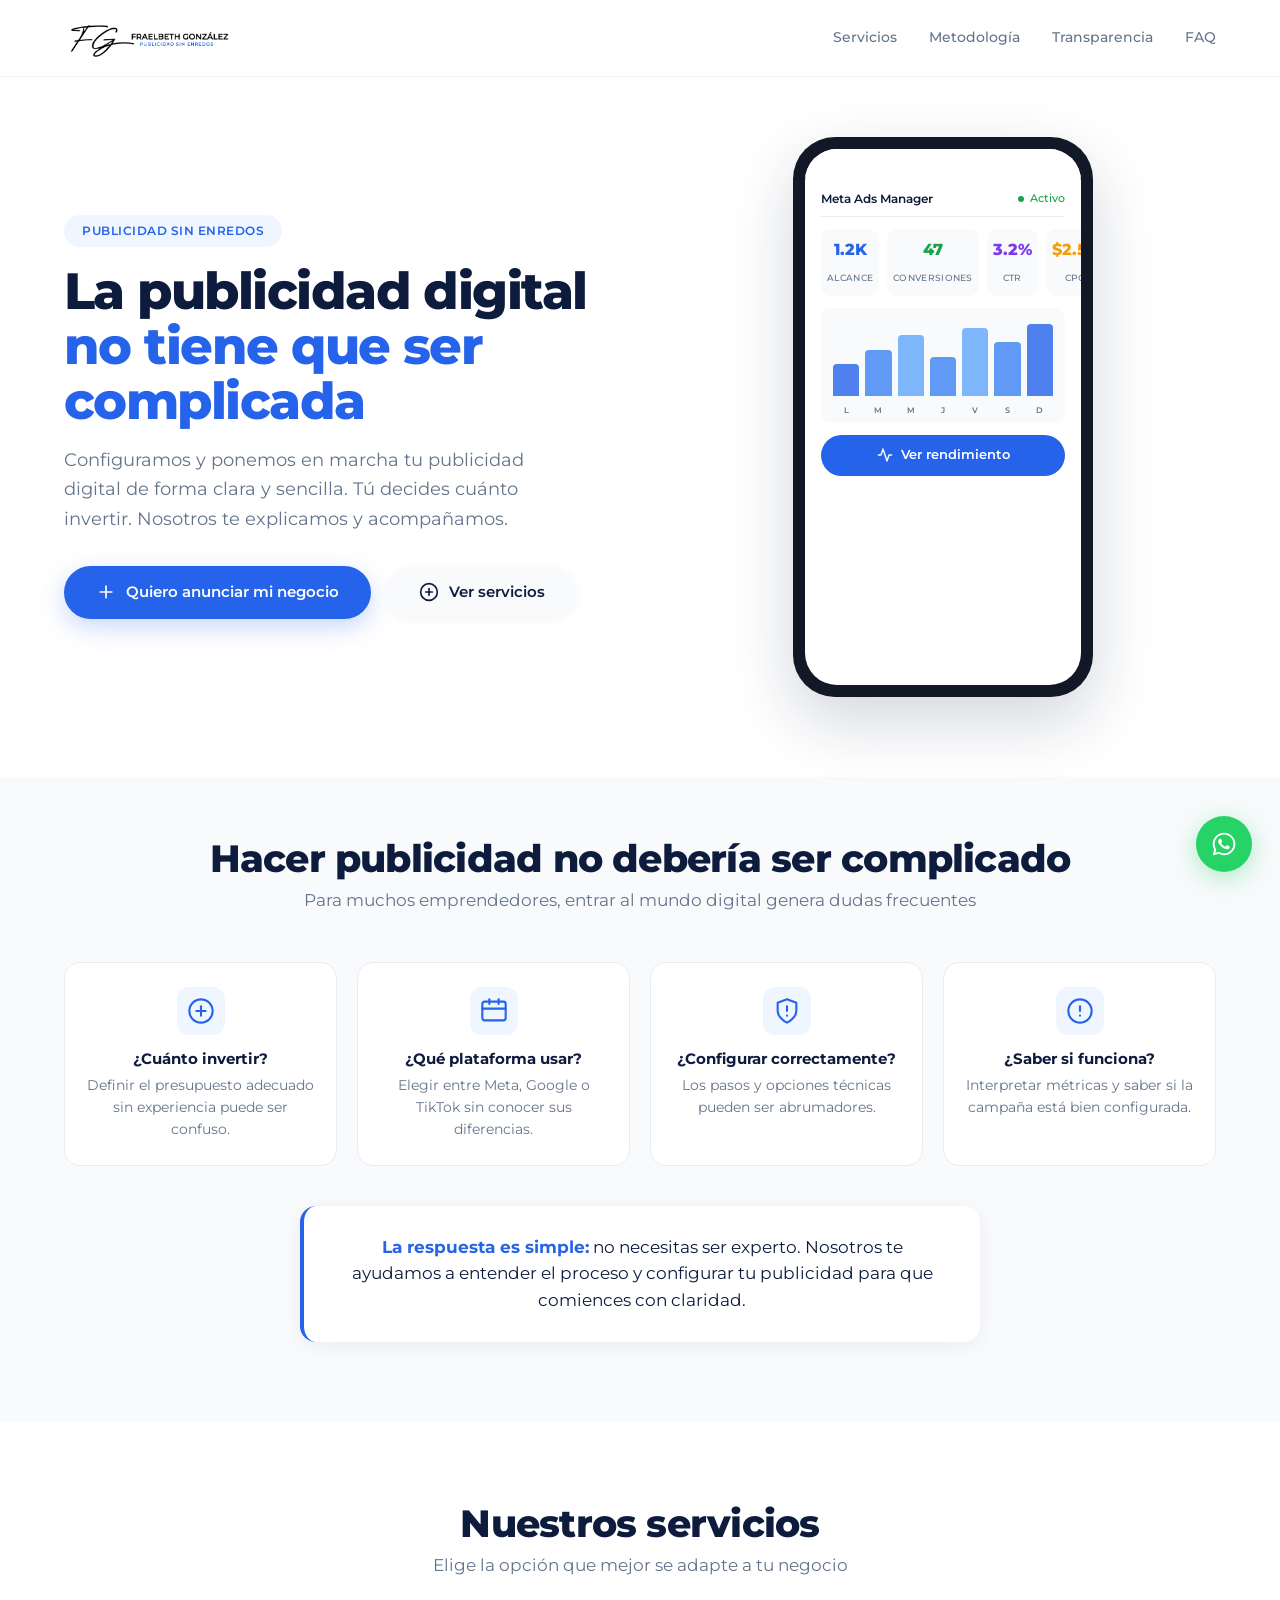
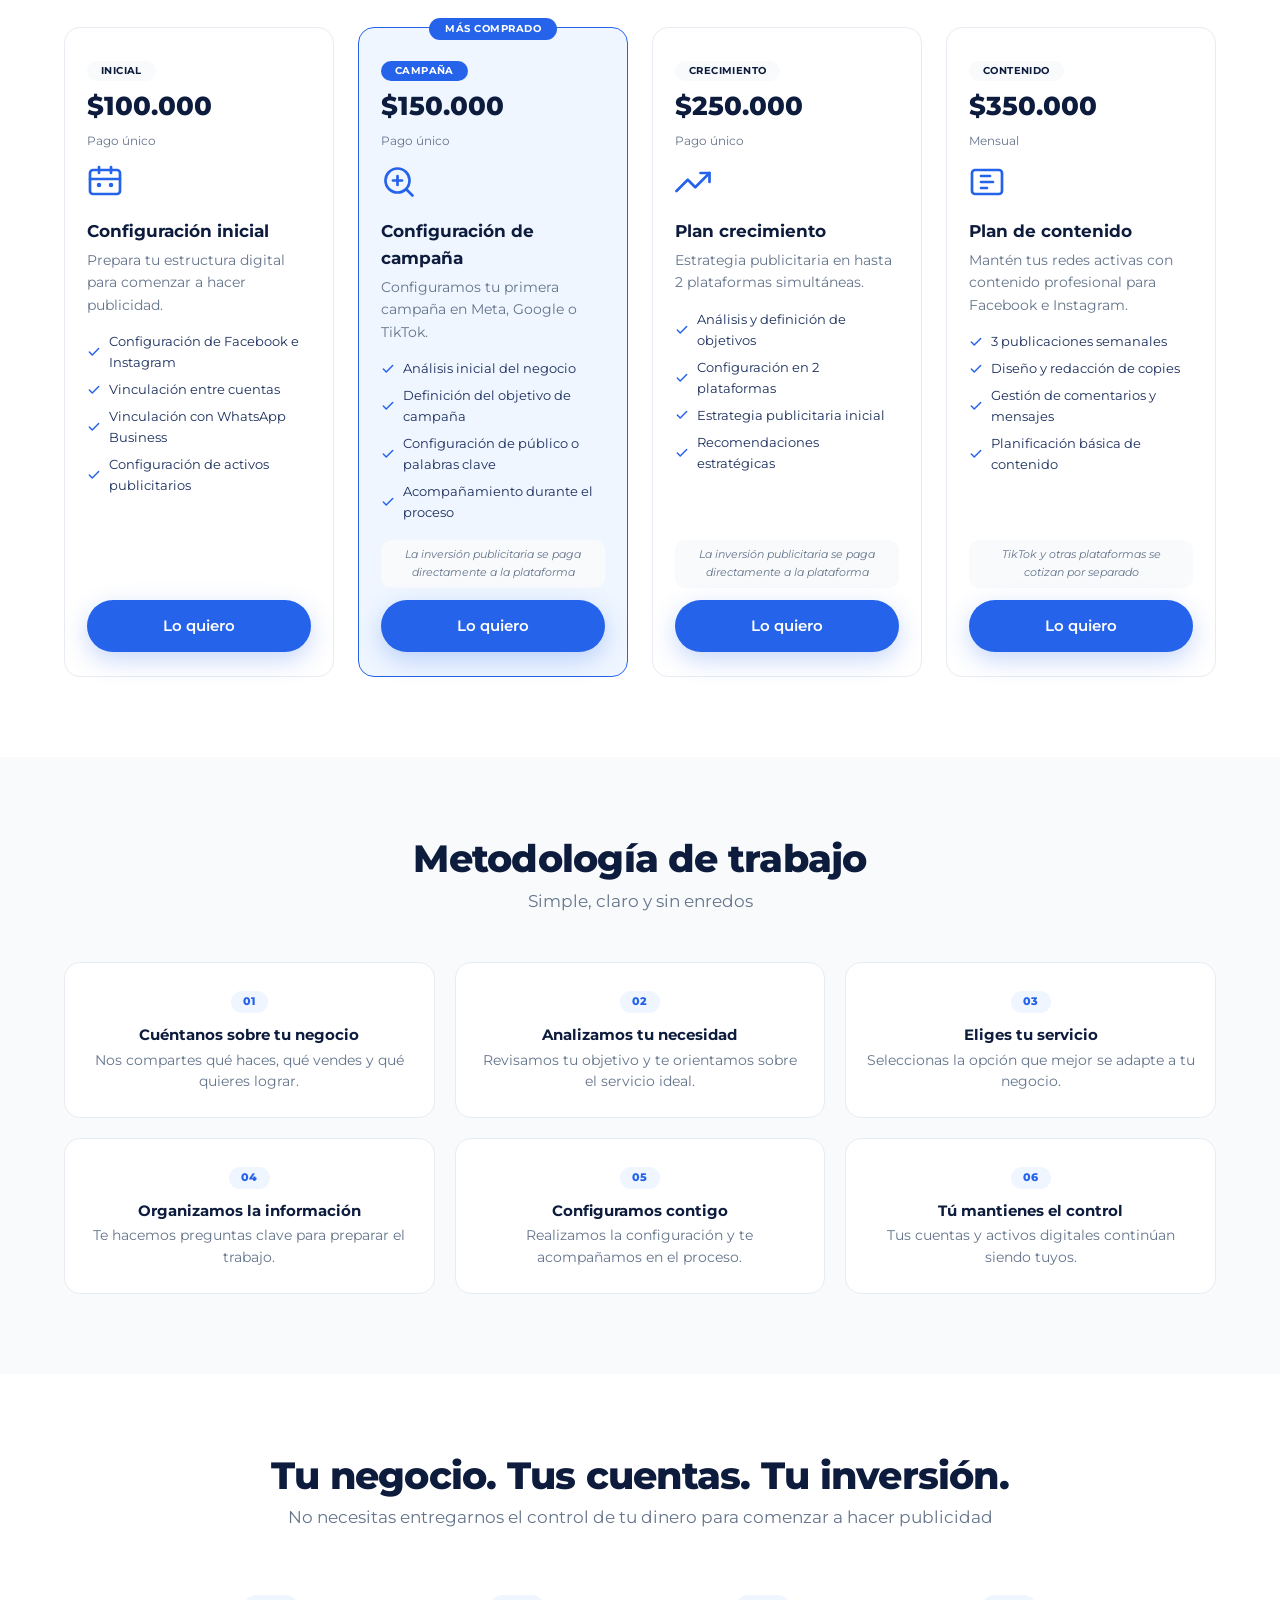
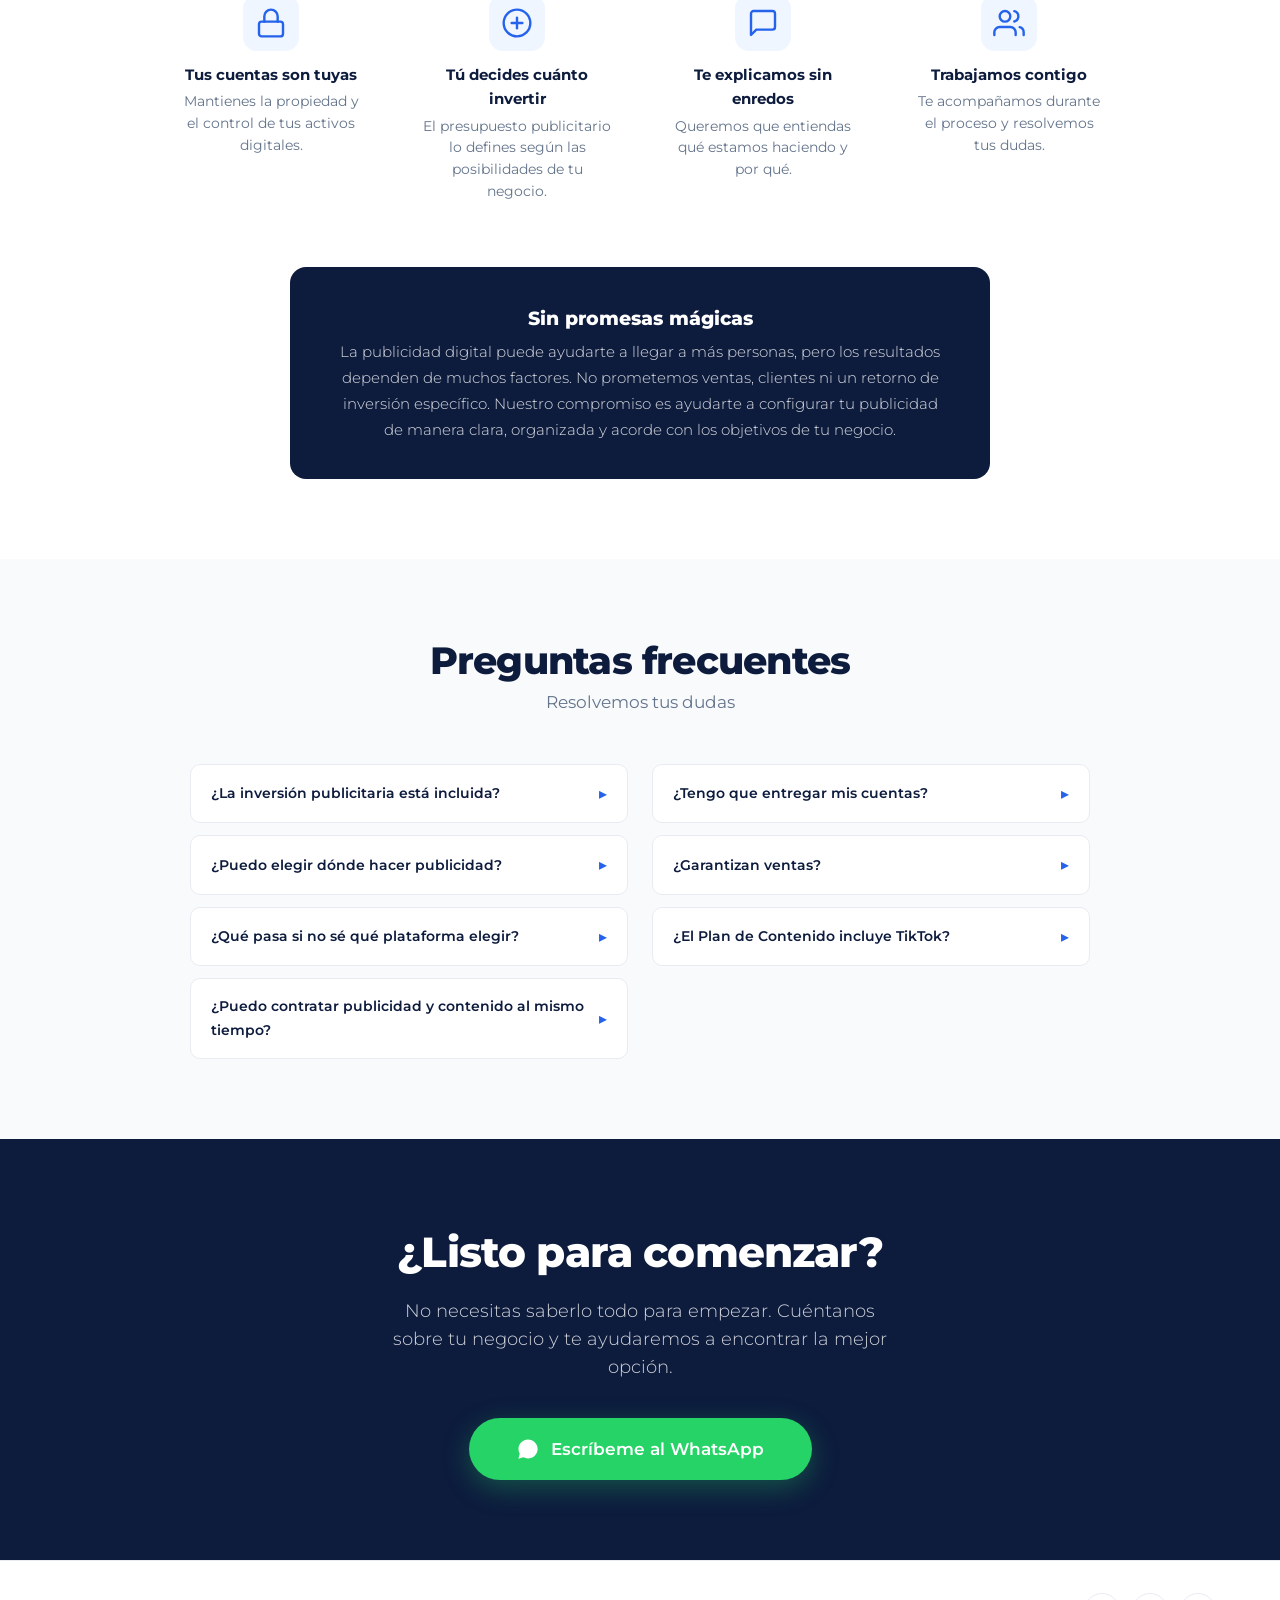
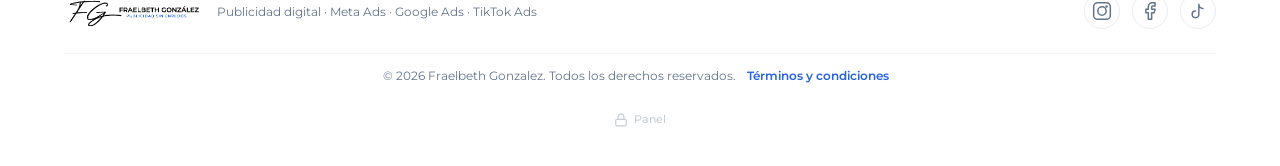
==== commit f117080d: "Nueva version Se incluye sistema de facturación" ====
--- a/index.html
+++ b/index.html
@@ -7,7 +7,7 @@
     <meta name="description" content="Configuramos campañas en Facebook, Instagram, Google Ads y TikTok explicándote cada paso para que tengas el control de tu inversión." />
     <link rel="preconnect" href="https://fonts.googleapis.com" />
     <link rel="preconnect" href="https://fonts.gstatic.com" crossorigin />
-    <link href="https://fonts.googleapis.com/css2?family=Montserrat:wght@300;400;600;700;800&display=swap" rel="stylesheet" />
+    <link href="https://fonts.googleapis.com/css2?family=Montserrat:wght@300;400;500;600;700;800;900&display=swap" rel="stylesheet" />
     <link rel="stylesheet" href="styles.css" />
     <!-- Open Graph -->
     <meta property="og:title" content="Fraelbeth Gonzalez | Publicidad sin enredos" />
@@ -21,12 +21,12 @@
 <body>
 
     <!-- ===== BOTÓN FLOTANTE WHATSAPP ===== -->
-    <a href="https://wa.me/573227939508?text=Hola%20👋%20Fraelbeth,%20me%20interesa%20conocer%20más%20sobre%20la%20publicidad%20sin%20enredos."
+    <a href="https://wa.me/573227939508?text=Hola%20Fraelbeth,%20me%20interesa%20conocer%20más%20sobre%20la%20publicidad%20sin%20enredos."
        target="_blank"
        rel="noopener"
        class="whatsapp-float"
        aria-label="WhatsApp">
-        <svg xmlns="http://www.w3.org/2000/svg" viewBox="0 0 448 512" width="28" height="28" fill="white">
+        <svg xmlns="http://www.w3.org/2000/svg" viewBox="0 0 448 512" width="26" height="26" fill="white">
             <path d="M380.9 97.1C339 55.1 283.2 32 223.9 32c-122.4 0-222 99.6-222 222 0 39.1 10.2 77.3 29.6 111L0 480l117.7-30.9c32.4 17.7 68.9 27 106.1 27h.1c122.3 0 224.1-99.6 224.1-222 0-59.3-25.2-115-67.1-157zm-157 341.6c-33.2 0-65.7-8.9-94-25.7l-6.7-4-69.8 18.3L72 359.2l-4.4-7c-18.5-29.4-28.2-63.3-28.2-98.2 0-101.7 82.8-184.5 184.6-184.5 49.3 0 95.6 19.2 130.4 54.1 34.8 34.9 56.2 81.2 56.1 130.5 0 101.8-84.9 184.6-186.6 184.6zm101.2-138.2c-5.5-2.8-32.8-16.2-37.9-18-5.1-1.9-8.8-2.8-12.5 2.8-3.7 5.6-14.3 18-17.6 21.8-3.2 3.7-6.5 4.2-12 1.4-32.6-16.3-54-29.1-75.5-66-5.7-9.8 5.7-9.1 16.3-30.3 1.8-3.7.9-6.9-.5-9.7-1.4-2.8-12.5-30.1-17.1-41.2-4.5-10.8-9.1-9.3-12.5-9.5-3.2-.2-6.9-.2-10.6-.2-3.7 0-9.7 1.4-14.8 6.9-5.1 5.6-19.4 18.9-19.4 46.2 0 27.3 19.9 53.7 22.6 57.4 2.8 3.7 39.1 59.7 94.8 83.8 35.2 15.2 49 16.5 66.6 13.9 10.7-1.6 32.8-13.4 37.4-26.4 4.6-13 4.6-24.1 3.2-26.4-1.3-2.5-5-3.9-10.5-6.6z"/>
         </svg>
     </a>
@@ -34,19 +34,19 @@
     <!-- ===== HEADER ===== -->
     <header class="header">
         <div class="container header__inner">
-            <a href="#" class="logo" aria-label="Fraelbeth Gonzalez - Publicidad sin enredos">
+            <a href="#" class="logo" aria-label="Fraelbeth Gonzalez - Inicio">
                 <img 
                     class="logo__img" 
                     src="logo-fg.png" 
-                    alt="Fraelbeth Gonzalez - Publicidad sin enredos" 
-                    width="180" 
-                    height="60"
+                    alt="Fraelbeth Gonzalez" 
+                    width="160" 
+                    height="50"
                     loading="eager"
                 />
             </a>
             <nav class="nav">
                 <a href="#servicios">Servicios</a>
-                <a href="#como-trabajamos">Metodología</a>
+                <a href="#metodologia">Metodología</a>
                 <a href="#transparencia">Transparencia</a>
                 <a href="#faq">FAQ</a>
             </nav>
@@ -65,14 +65,14 @@
                         <span>no tiene que ser complicada</span>
                     </h1>
                     <p class="hero__text">
-                        ¿Quieres hacer publicidad para tu negocio pero no sabes por dónde empezar? Te ayudamos a configurar y poner en marcha tu publicidad digital de forma clara y sencilla. Tú decides cuánto invertir. Nosotros te explicamos y acompañamos.
+                        Configuramos y ponemos en marcha tu publicidad digital de forma clara y sencilla. Tú decides cuánto invertir. Nosotros te explicamos y acompañamos.
                     </p>
                     <div class="hero__actions">
-                        <a href="https://wa.me/573227939508?text=Hola%20👋%20Fraelbeth,%20quiero%20anunciar%20mi%20negocio%20sin%20enredos.%20¿Me%20puedes%20ayudar?"
+                        <a href="https://wa.me/573227939508?text=Hola%20Fraelbeth,%20quiero%20anunciar%20mi%20negocio%20sin%20enredos.%20¿Me%20puedes%20ayudar?"
                            target="_blank"
                            rel="noopener"
                            class="btn btn--primary">
-                            <svg width="20" height="20" viewBox="0 0 24 24" fill="none" stroke="currentColor" stroke-width="2" stroke-linecap="round" stroke-linejoin="round"><path d="M5 12h14"/><path d="M12 5l7 7-7 7"/></svg>
+                            <svg width="20" height="20" viewBox="0 0 24 24" fill="none" stroke="currentColor" stroke-width="2" stroke-linecap="round" stroke-linejoin="round"><line x1="12" y1="5" x2="12" y2="19"/><line x1="5" y1="12" x2="19" y2="12"/></svg>
                             Quiero anunciar mi negocio
                         </a>
                         <a href="#servicios" class="btn btn--secondary">
@@ -87,30 +87,55 @@
                             <div class="mockup-phone__content">
                                 <div class="mockup-phone__status-bar"></div>
                                 <div class="mockup-phone__app">
+                                    <!-- Panel Header -->
                                     <div class="mockup-phone__app-header">
-                                        <span>📊</span>
-                                        <span>Panel</span>
+                                        <span>Meta Ads Manager</span>
+                                        <span class="mockup-phone__status-indicator">
+                                            <span class="status-dot"></span>
+                                            Activo
+                                        </span>
                                     </div>
+                                    
+                                    <!-- Stats Grid -->
                                     <div class="mockup-phone__stats">
-                                        <div class="stat">
-                                            <span class="stat__value">📈</span>
-                                            <span class="stat__label">Campaña Activa</span>
+                                        <div class="stat stat--primary">
+                                            <span class="stat__value">1.2K</span>
+                                            <span class="stat__label">Alcance</span>
                                         </div>
-                                        <div class="stat">
-                                            <span class="stat__value">🎯</span>
-                                            <span class="stat__label">Bien Segmentada</span>
+                                        <div class="stat stat--success">
+                                            <span class="stat__value">47</span>
+                                            <span class="stat__label">Conversiones</span>
+                                        </div>
+                                        <div class="stat stat--info">
+                                            <span class="stat__value">3.2%</span>
+                                            <span class="stat__label">CTR</span>
+                                        </div>
+                                        <div class="stat stat--warning">
+                                            <span class="stat__value">$2.50</span>
+                                            <span class="stat__label">CPC</span>
                                         </div>
                                     </div>
-                                    <div class="mockup-phone__chart">
-                                        <div class="bar" style="height:40%"></div>
-                                        <div class="bar" style="height:60%"></div>
-                                        <div class="bar" style="height:80%"></div>
-                                        <div class="bar" style="height:50%"></div>
-                                        <div class="bar" style="height:90%"></div>
-                                        <div class="bar" style="height:70%"></div>
-                                        <div class="bar" style="height:100%"></div>
+                                    
+                                    <!-- Chart Area -->
+                                    <div class="mockup-phone__chart-container">
+                                        <div class="mockup-phone__chart">
+                                            <div class="bar" style="height:45%"></div>
+                                            <div class="bar" style="height:65%"></div>
+                                            <div class="bar" style="height:85%"></div>
+                                            <div class="bar" style="height:55%"></div>
+                                            <div class="bar" style="height:95%"></div>
+                                            <div class="bar" style="height:75%"></div>
+                                            <div class="bar" style="height:100%"></div>
+                                        </div>
+                                        <div class="mockup-phone__chart-labels">
+                                            <span>L</span><span>M</span><span>M</span><span>J</span><span>V</span><span>S</span><span>D</span>
+                                        </div>
                                     </div>
-                                    <div class="mockup-phone__cta">📲 Publicidad sin enredos</div>
+                                    
+                                    <div class="mockup-phone__cta">
+                                        <svg width="16" height="16" viewBox="0 0 24 24" fill="none" stroke="currentColor" stroke-width="2" stroke-linecap="round" stroke-linejoin="round"><polyline points="22 12 18 12 15 21 9 3 6 12 2 12"/></svg>
+                                        Ver rendimiento
+                                    </div>
                                 </div>
                             </div>
                         </div>
@@ -119,39 +144,43 @@
             </div>
         </section>
 
-        <!-- ===== EL PROBLEMA ===== -->
+        <!-- ===== EL PROBLEMA (Tarjetas) ===== -->
         <section class="problema" id="problema">
             <div class="container">
                 <h2 class="section-title">Hacer publicidad no debería ser complicado</h2>
-                <p class="section-subtitle">Sabemos que para muchos emprendedores, entrar al mundo digital genera muchas dudas:</p>
+                <p class="section-subtitle">Para muchos emprendedores, entrar al mundo digital genera dudas frecuentes</p>
                 <div class="problema__grid">
-                    <div class="problema-item">
-                        <span class="problema-item__icon">❌</span>
-                        <p>¿Cuánto debería invertir?</p>
-                    </div>
-                    <div class="problema-item">
-                        <span class="problema-item__icon">❌</span>
-                        <p>¿Qué plataforma utilizar?</p>
-                    </div>
-                    <div class="problema-item">
-                        <span class="problema-item__icon">❌</span>
-                        <p>¿Cómo configuro una campaña?</p>
-                    </div>
-                    <div class="problema-item">
-                        <span class="problema-item__icon">❌</span>
-                        <p>¿Qué objetivo elegir?</p>
-                    </div>
-                    <div class="problema-item">
-                        <span class="problema-item__icon">❌</span>
-                        <p>¿Cómo sé si está bien configurada?</p>
-                    </div>
-                    <div class="problema-item">
-                        <span class="problema-item__icon">❌</span>
-                        <p>¿Tengo que entregar el control de mis cuentas?</p>
+                    <div class="problema-card">
+                        <div class="problema-card__icon">
+                            <svg viewBox="0 0 24 24" width="28" height="28" fill="none" stroke="currentColor" stroke-width="1.8" stroke-linecap="round" stroke-linejoin="round"><circle cx="12" cy="12" r="10"/><path d="M12 8v8"/><path d="M8 12h8"/></svg>
+                        </div>
+                        <h4>¿Cuánto invertir?</h4>
+                        <p>Definir el presupuesto adecuado sin experiencia puede ser confuso.</p>
+                    </div>
+                    <div class="problema-card">
+                        <div class="problema-card__icon">
+                            <svg viewBox="0 0 24 24" width="28" height="28" fill="none" stroke="currentColor" stroke-width="1.8" stroke-linecap="round" stroke-linejoin="round"><rect x="2" y="4" width="20" height="16" rx="2"/><path d="M8 2v4"/><path d="M16 2v4"/><path d="M2 10h20"/></svg>
+                        </div>
+                        <h4>¿Qué plataforma usar?</h4>
+                        <p>Elegir entre Meta, Google o TikTok sin conocer sus diferencias.</p>
+                    </div>
+                    <div class="problema-card">
+                        <div class="problema-card__icon">
+                            <svg viewBox="0 0 24 24" width="28" height="28" fill="none" stroke="currentColor" stroke-width="1.8" stroke-linecap="round" stroke-linejoin="round"><path d="M12 22s8-4 8-10V5l-8-3-8 3v7c0 6 8 10 8 10z"/><path d="M12 8v4"/><path d="M12 16h.01"/></svg>
+                        </div>
+                        <h4>¿Configurar correctamente?</h4>
+                        <p>Los pasos y opciones técnicas pueden ser abrumadores.</p>
+                    </div>
+                    <div class="problema-card">
+                        <div class="problema-card__icon">
+                            <svg viewBox="0 0 24 24" width="28" height="28" fill="none" stroke="currentColor" stroke-width="1.8" stroke-linecap="round" stroke-linejoin="round"><circle cx="12" cy="12" r="10"/><line x1="12" y1="8" x2="12" y2="12"/><line x1="12" y1="16" x2="12.01" y2="16"/></svg>
+                        </div>
+                        <h4>¿Saber si funciona?</h4>
+                        <p>Interpretar métricas y saber si la campaña está bien configurada.</p>
                     </div>
                 </div>
                 <div class="problema__respuesta">
-                    <p><strong>La respuesta es: no necesariamente.</strong> Nosotros te ayudamos a entender el proceso y a configurar tu publicidad para que puedas comenzar con una estrategia más clara.</p>
+                    <p><strong>La respuesta es simple:</strong> no necesitas ser experto. Nosotros te ayudamos a entender el proceso y configurar tu publicidad para que comiences con claridad.</p>
                 </div>
             </div>
         </section>
@@ -166,81 +195,82 @@
                     <!-- 1. Configuración Inicial -->
                     <article class="servicio-card">
                         <div class="servicio-card__header">
-                            <span class="servicio-card__badge">Configuración Inicial</span>
-                            <span class="servicio-card__price">$100.000 <small>COP</small></span>
-                            <p class="servicio-card__desc">Pago único</p>
+                            <span class="servicio-card__badge">Inicial</span>
+                            <span class="servicio-card__price">$100.000</span>
+                            <span class="servicio-card__period">Pago único</span>
                         </div>
                         <div class="servicio-card__icon">
-                            <svg viewBox="0 0 24 24" width="40" height="40" fill="none" stroke="#2563EB" stroke-width="1.8" stroke-linecap="round" stroke-linejoin="round">
+                            <svg viewBox="0 0 24 24" width="36" height="36" fill="none" stroke="#2563EB" stroke-width="1.8" stroke-linecap="round" stroke-linejoin="round">
                                 <rect x="2" y="4" width="20" height="16" rx="2"/>
                                 <path d="M8 2v4M16 2v4M2 10h20"/>
                                 <circle cx="8" cy="14" r="1.5" fill="#2563EB" stroke="none"/>
                                 <circle cx="16" cy="14" r="1.5" fill="#2563EB" stroke="none"/>
                             </svg>
                         </div>
-                        <h3>Prepara tu estructura digital</h3>
-                        <p>¿Todavía no tienes organizada tu estructura digital para comenzar a hacer publicidad? Te ayudamos a preparar tus cuentas.</p>
+                        <h3>Configuración inicial</h3>
+                        <p>Prepara tu estructura digital para comenzar a hacer publicidad.</p>
                         <ul class="servicio-card__features">
                             <li>
-                                <svg width="16" height="16" viewBox="0 0 24 24" fill="none" stroke="#2563EB" stroke-width="2.5" stroke-linecap="round" stroke-linejoin="round"><polyline points="20 6 9 17 4 12"/></svg>
+                                <svg width="14" height="14" viewBox="0 0 24 24" fill="none" stroke="#2563EB" stroke-width="2.5" stroke-linecap="round" stroke-linejoin="round"><polyline points="20 6 9 17 4 12"/></svg>
                                 Configuración de Facebook e Instagram
                             </li>
                             <li>
-                                <svg width="16" height="16" viewBox="0 0 24 24" fill="none" stroke="#2563EB" stroke-width="2.5" stroke-linecap="round" stroke-linejoin="round"><polyline points="20 6 9 17 4 12"/></svg>
+                                <svg width="14" height="14" viewBox="0 0 24 24" fill="none" stroke="#2563EB" stroke-width="2.5" stroke-linecap="round" stroke-linejoin="round"><polyline points="20 6 9 17 4 12"/></svg>
                                 Vinculación entre cuentas
                             </li>
                             <li>
-                                <svg width="16" height="16" viewBox="0 0 24 24" fill="none" stroke="#2563EB" stroke-width="2.5" stroke-linecap="round" stroke-linejoin="round"><polyline points="20 6 9 17 4 12"/></svg>
+                                <svg width="14" height="14" viewBox="0 0 24 24" fill="none" stroke="#2563EB" stroke-width="2.5" stroke-linecap="round" stroke-linejoin="round"><polyline points="20 6 9 17 4 12"/></svg>
                                 Vinculación con WhatsApp Business
                             </li>
                             <li>
-                                <svg width="16" height="16" viewBox="0 0 24 24" fill="none" stroke="#2563EB" stroke-width="2.5" stroke-linecap="round" stroke-linejoin="round"><polyline points="20 6 9 17 4 12"/></svg>
+                                <svg width="14" height="14" viewBox="0 0 24 24" fill="none" stroke="#2563EB" stroke-width="2.5" stroke-linecap="round" stroke-linejoin="round"><polyline points="20 6 9 17 4 12"/></svg>
                                 Configuración de activos publicitarios
                             </li>
                         </ul>
-                        <a href="https://wa.me/573227939508?text=Hola%20Fraelbeth,%20quiero%20la%20Configuración%20Inicial%20de%20$100.000%20para%20preparar%20mi%20estructura%20digital."
+                        <a href="https://wa.me/573227939508?text=Hola%20Fraelbeth,%20quiero%20la%20Configuración%20Inicial%20de%20$100.000"
                            target="_blank"
                            rel="noopener"
                            class="btn btn--primary btn--full">Lo quiero</a>
                     </article>
 
-                    <!-- 2. Configuración de Campaña -->
-                    <article class="servicio-card plan-card--popular">
+                    <!-- 2. Configuración de Campaña (MÁS COMPRADO) -->
+                    <article class="servicio-card servicio-card--popular">
+                        <div class="servicio-card__badge--popular">Más comprado</div>
                         <div class="servicio-card__header">
-                            <span class="servicio-card__badge">Configuración de Campaña</span>
-                            <span class="servicio-card__price">$150.000 <small>COP</small></span>
-                            <p class="servicio-card__desc">Pago único</p>
+                            <span class="servicio-card__badge">Campaña</span>
+                            <span class="servicio-card__price">$150.000</span>
+                            <span class="servicio-card__period">Pago único</span>
                         </div>
                         <div class="servicio-card__icon">
-                            <svg viewBox="0 0 24 24" width="40" height="40" fill="none" stroke="#2563EB" stroke-width="1.8" stroke-linecap="round" stroke-linejoin="round">
+                            <svg viewBox="0 0 24 24" width="36" height="36" fill="none" stroke="#2563EB" stroke-width="1.8" stroke-linecap="round" stroke-linejoin="round">
                                 <circle cx="11" cy="11" r="8"/>
                                 <path d="M17 17l4 4"/>
                                 <path d="M8 11h6"/>
                                 <path d="M11 8v6"/>
                             </svg>
                         </div>
-                        <h3>Configura tu primera campaña</h3>
-                        <p>Configuramos una campaña en la plataforma que mejor se adapte a tu negocio: Meta Ads, Google Ads o TikTok Ads.</p>
+                        <h3>Configuración de campaña</h3>
+                        <p>Configuramos tu primera campaña en Meta, Google o TikTok.</p>
                         <ul class="servicio-card__features">
                             <li>
-                                <svg width="16" height="16" viewBox="0 0 24 24" fill="none" stroke="#2563EB" stroke-width="2.5" stroke-linecap="round" stroke-linejoin="round"><polyline points="20 6 9 17 4 12"/></svg>
+                                <svg width="14" height="14" viewBox="0 0 24 24" fill="none" stroke="#2563EB" stroke-width="2.5" stroke-linecap="round" stroke-linejoin="round"><polyline points="20 6 9 17 4 12"/></svg>
                                 Análisis inicial del negocio
                             </li>
                             <li>
-                                <svg width="16" height="16" viewBox="0 0 24 24" fill="none" stroke="#2563EB" stroke-width="2.5" stroke-linecap="round" stroke-linejoin="round"><polyline points="20 6 9 17 4 12"/></svg>
+                                <svg width="14" height="14" viewBox="0 0 24 24" fill="none" stroke="#2563EB" stroke-width="2.5" stroke-linecap="round" stroke-linejoin="round"><polyline points="20 6 9 17 4 12"/></svg>
                                 Definición del objetivo de campaña
                             </li>
                             <li>
-                                <svg width="16" height="16" viewBox="0 0 24 24" fill="none" stroke="#2563EB" stroke-width="2.5" stroke-linecap="round" stroke-linejoin="round"><polyline points="20 6 9 17 4 12"/></svg>
+                                <svg width="14" height="14" viewBox="0 0 24 24" fill="none" stroke="#2563EB" stroke-width="2.5" stroke-linecap="round" stroke-linejoin="round"><polyline points="20 6 9 17 4 12"/></svg>
                                 Configuración de público o palabras clave
                             </li>
                             <li>
-                                <svg width="16" height="16" viewBox="0 0 24 24" fill="none" stroke="#2563EB" stroke-width="2.5" stroke-linecap="round" stroke-linejoin="round"><polyline points="20 6 9 17 4 12"/></svg>
+                                <svg width="14" height="14" viewBox="0 0 24 24" fill="none" stroke="#2563EB" stroke-width="2.5" stroke-linecap="round" stroke-linejoin="round"><polyline points="20 6 9 17 4 12"/></svg>
                                 Acompañamiento durante el proceso
                             </li>
                         </ul>
-                        <p class="servicio-card__note">💡 La inversión publicitaria no está incluida y se paga directamente a la plataforma.</p>
-                        <a href="https://wa.me/573227939508?text=Hola%20Fraelbeth,%20quiero%20la%20Configuración%20de%20Campaña%20de%20$150.000.%20Mi%20negocio%20es%20sobre..."
+                        <p class="servicio-card__note">La inversión publicitaria se paga directamente a la plataforma</p>
+                        <a href="https://wa.me/573227939508?text=Hola%20Fraelbeth,%20quiero%20la%20Configuración%20de%20Campaña%20de%20$150.000"
                            target="_blank"
                            rel="noopener"
                            class="btn btn--primary btn--full">Lo quiero</a>
@@ -249,38 +279,38 @@
                     <!-- 3. Plan Crecimiento -->
                     <article class="servicio-card">
                         <div class="servicio-card__header">
-                            <span class="servicio-card__badge">Plan Crecimiento</span>
-                            <span class="servicio-card__price">$250.000 <small>COP</small></span>
-                            <p class="servicio-card__desc">Pago único</p>
+                            <span class="servicio-card__badge">Crecimiento</span>
+                            <span class="servicio-card__price">$250.000</span>
+                            <span class="servicio-card__period">Pago único</span>
                         </div>
                         <div class="servicio-card__icon">
-                            <svg viewBox="0 0 24 24" width="40" height="40" fill="none" stroke="#2563EB" stroke-width="1.8" stroke-linecap="round" stroke-linejoin="round">
+                            <svg viewBox="0 0 24 24" width="36" height="36" fill="none" stroke="#2563EB" stroke-width="1.8" stroke-linecap="round" stroke-linejoin="round">
                                 <polyline points="23 6 13.5 15.5 8.5 10.5 1 18"/>
                                 <polyline points="17 6 23 6 23 12"/>
                             </svg>
                         </div>
-                        <h3>Estrategia en 2 plataformas</h3>
-                        <p>Para negocios que quieren ampliar su estrategia y trabajar en hasta 2 plataformas simultáneamente.</p>
+                        <h3>Plan crecimiento</h3>
+                        <p>Estrategia publicitaria en hasta 2 plataformas simultáneas.</p>
                         <ul class="servicio-card__features">
                             <li>
-                                <svg width="16" height="16" viewBox="0 0 24 24" fill="none" stroke="#2563EB" stroke-width="2.5" stroke-linecap="round" stroke-linejoin="round"><polyline points="20 6 9 17 4 12"/></svg>
+                                <svg width="14" height="14" viewBox="0 0 24 24" fill="none" stroke="#2563EB" stroke-width="2.5" stroke-linecap="round" stroke-linejoin="round"><polyline points="20 6 9 17 4 12"/></svg>
                                 Análisis y definición de objetivos
                             </li>
                             <li>
-                                <svg width="16" height="16" viewBox="0 0 24 24" fill="none" stroke="#2563EB" stroke-width="2.5" stroke-linecap="round" stroke-linejoin="round"><polyline points="20 6 9 17 4 12"/></svg>
-                                Configuración en hasta 2 plataformas
-                            </li>
-                            <li>
-                                <svg width="16" height="16" viewBox="0 0 24 24" fill="none" stroke="#2563EB" stroke-width="2.5" stroke-linecap="round" stroke-linejoin="round"><polyline points="20 6 9 17 4 12"/></svg>
+                                <svg width="14" height="14" viewBox="0 0 24 24" fill="none" stroke="#2563EB" stroke-width="2.5" stroke-linecap="round" stroke-linejoin="round"><polyline points="20 6 9 17 4 12"/></svg>
+                                Configuración en 2 plataformas
+                            </li>
+                            <li>
+                                <svg width="14" height="14" viewBox="0 0 24 24" fill="none" stroke="#2563EB" stroke-width="2.5" stroke-linecap="round" stroke-linejoin="round"><polyline points="20 6 9 17 4 12"/></svg>
                                 Estrategia publicitaria inicial
                             </li>
                             <li>
-                                <svg width="16" height="16" viewBox="0 0 24 24" fill="none" stroke="#2563EB" stroke-width="2.5" stroke-linecap="round" stroke-linejoin="round"><polyline points="20 6 9 17 4 12"/></svg>
+                                <svg width="14" height="14" viewBox="0 0 24 24" fill="none" stroke="#2563EB" stroke-width="2.5" stroke-linecap="round" stroke-linejoin="round"><polyline points="20 6 9 17 4 12"/></svg>
                                 Recomendaciones estratégicas
                             </li>
                         </ul>
-                        <p class="servicio-card__note">💡 La inversión publicitaria no está incluida.</p>
-                        <a href="https://wa.me/573227939508?text=Hola%20Fraelbeth,%20quiero%20el%20Plan%20Crecimiento%20de%20$250.000%20para%20trabajar%20en%202%20plataformas."
+                        <p class="servicio-card__note">La inversión publicitaria se paga directamente a la plataforma</p>
+                        <a href="https://wa.me/573227939508?text=Hola%20Fraelbeth,%20quiero%20el%20Plan%20Crecimiento%20de%20$250.000"
                            target="_blank"
                            rel="noopener"
                            class="btn btn--primary btn--full">Lo quiero</a>
@@ -289,40 +319,40 @@
                     <!-- 4. Plan de Contenido -->
                     <article class="servicio-card">
                         <div class="servicio-card__header">
-                            <span class="servicio-card__badge">Plan de Contenido</span>
-                            <span class="servicio-card__price">$350.000 <small>COP</small></span>
-                            <p class="servicio-card__desc">Mensual</p>
+                            <span class="servicio-card__badge">Contenido</span>
+                            <span class="servicio-card__price">$350.000</span>
+                            <span class="servicio-card__period">Mensual</span>
                         </div>
                         <div class="servicio-card__icon">
-                            <svg viewBox="0 0 24 24" width="40" height="40" fill="none" stroke="#2563EB" stroke-width="1.8" stroke-linecap="round" stroke-linejoin="round">
+                            <svg viewBox="0 0 24 24" width="36" height="36" fill="none" stroke="#2563EB" stroke-width="1.8" stroke-linecap="round" stroke-linejoin="round">
                                 <rect x="2" y="4" width="20" height="16" rx="2"/>
                                 <path d="M8 12h8"/>
                                 <path d="M8 8h6"/>
                                 <path d="M8 16h4"/>
                             </svg>
                         </div>
-                        <h3>Contenido profesional para redes</h3>
-                        <p>Mantén tus redes sociales activas con contenido pensado para comunicar tu negocio y conectar con tus clientes.</p>
+                        <h3>Plan de contenido</h3>
+                        <p>Mantén tus redes activas con contenido profesional para Facebook e Instagram.</p>
                         <ul class="servicio-card__features">
                             <li>
-                                <svg width="16" height="16" viewBox="0 0 24 24" fill="none" stroke="#2563EB" stroke-width="2.5" stroke-linecap="round" stroke-linejoin="round"><polyline points="20 6 9 17 4 12"/></svg>
+                                <svg width="14" height="14" viewBox="0 0 24 24" fill="none" stroke="#2563EB" stroke-width="2.5" stroke-linecap="round" stroke-linejoin="round"><polyline points="20 6 9 17 4 12"/></svg>
                                 3 publicaciones semanales
                             </li>
                             <li>
-                                <svg width="16" height="16" viewBox="0 0 24 24" fill="none" stroke="#2563EB" stroke-width="2.5" stroke-linecap="round" stroke-linejoin="round"><polyline points="20 6 9 17 4 12"/></svg>
+                                <svg width="14" height="14" viewBox="0 0 24 24" fill="none" stroke="#2563EB" stroke-width="2.5" stroke-linecap="round" stroke-linejoin="round"><polyline points="20 6 9 17 4 12"/></svg>
                                 Diseño y redacción de copies
                             </li>
                             <li>
-                                <svg width="16" height="16" viewBox="0 0 24 24" fill="none" stroke="#2563EB" stroke-width="2.5" stroke-linecap="round" stroke-linejoin="round"><polyline points="20 6 9 17 4 12"/></svg>
+                                <svg width="14" height="14" viewBox="0 0 24 24" fill="none" stroke="#2563EB" stroke-width="2.5" stroke-linecap="round" stroke-linejoin="round"><polyline points="20 6 9 17 4 12"/></svg>
                                 Gestión de comentarios y mensajes
                             </li>
                             <li>
-                                <svg width="16" height="16" viewBox="0 0 24 24" fill="none" stroke="#2563EB" stroke-width="2.5" stroke-linecap="round" stroke-linejoin="round"><polyline points="20 6 9 17 4 12"/></svg>
-                                Aplica para Facebook e Instagram
+                                <svg width="14" height="14" viewBox="0 0 24 24" fill="none" stroke="#2563EB" stroke-width="2.5" stroke-linecap="round" stroke-linejoin="round"><polyline points="20 6 9 17 4 12"/></svg>
+                                Planificación básica de contenido
                             </li>
                         </ul>
-                        <p class="servicio-card__note">📌 TikTok y otras plataformas se cotizan por separado.</p>
-                        <a href="https://wa.me/573227939508?text=Hola%20Fraelbeth,%20quiero%20el%20Plan%20de%20Contenido%20de%20$350.000%20para%20mis%20redes%20sociales."
+                        <p class="servicio-card__note">TikTok y otras plataformas se cotizan por separado</p>
+                        <a href="https://wa.me/573227939508?text=Hola%20Fraelbeth,%20quiero%20el%20Plan%20de%20Contenido%20de%20$350.000"
                            target="_blank"
                            rel="noopener"
                            class="btn btn--primary btn--full">Lo quiero</a>
@@ -332,44 +362,39 @@
             </div>
         </section>
 
-        <!-- ===== CÓMO TRABAJAMOS ===== -->
-        <section class="proceso" id="como-trabajamos">
+        <!-- ===== METODOLOGÍA ===== -->
+        <section class="metodologia" id="metodologia">
             <div class="container">
-                <h2 class="section-title">Simple, claro y sin enredos</h2>
-                <p class="section-subtitle">Así trabajamos contigo</p>
-                <div class="proceso__pasos">
-                    <div class="paso">
-                        <span class="paso__numero">1</span>
+                <h2 class="section-title">Metodología de trabajo</h2>
+                <p class="section-subtitle">Simple, claro y sin enredos</p>
+                <div class="metodologia__grid">
+                    <div class="metodologia-step">
+                        <span class="metodologia-step__number">01</span>
                         <h4>Cuéntanos sobre tu negocio</h4>
-                        <p>Nos cuentas qué haces, qué vendes y qué quieres conseguir.</p>
-                    </div>
-                    <div class="paso__arrow">↓</div>
-                    <div class="paso">
-                        <span class="paso__numero">2</span>
+                        <p>Nos compartes qué haces, qué vendes y qué quieres lograr.</p>
+                    </div>
+                    <div class="metodologia-step">
+                        <span class="metodologia-step__number">02</span>
                         <h4>Analizamos tu necesidad</h4>
                         <p>Revisamos tu objetivo y te orientamos sobre el servicio ideal.</p>
                     </div>
-                    <div class="paso__arrow">↓</div>
-                    <div class="paso">
-                        <span class="paso__numero">3</span>
+                    <div class="metodologia-step">
+                        <span class="metodologia-step__number">03</span>
                         <h4>Eliges tu servicio</h4>
                         <p>Seleccionas la opción que mejor se adapte a tu negocio.</p>
                     </div>
-                    <div class="paso__arrow">↓</div>
-                    <div class="paso">
-                        <span class="paso__numero">4</span>
+                    <div class="metodologia-step">
+                        <span class="metodologia-step__number">04</span>
                         <h4>Organizamos la información</h4>
                         <p>Te hacemos preguntas clave para preparar el trabajo.</p>
                     </div>
-                    <div class="paso__arrow">↓</div>
-                    <div class="paso">
-                        <span class="paso__numero">5</span>
+                    <div class="metodologia-step">
+                        <span class="metodologia-step__number">05</span>
                         <h4>Configuramos contigo</h4>
                         <p>Realizamos la configuración y te acompañamos en el proceso.</p>
                     </div>
-                    <div class="paso__arrow">↓</div>
-                    <div class="paso">
-                        <span class="paso__numero">6</span>
+                    <div class="metodologia-step">
+                        <span class="metodologia-step__number">06</span>
                         <h4>Tú mantienes el control</h4>
                         <p>Tus cuentas y activos digitales continúan siendo tuyos.</p>
                     </div>
@@ -381,34 +406,42 @@
         <section class="transparencia" id="transparencia">
             <div class="container">
                 <h2 class="section-title">Tu negocio. Tus cuentas. Tu inversión.</h2>
-                <p class="section-subtitle">No necesitas entregarnos el control de tu dinero para comenzar a hacer publicidad.</p>
+                <p class="section-subtitle">No necesitas entregarnos el control de tu dinero para comenzar a hacer publicidad</p>
                 
                 <div class="transparencia__grid">
                     <div class="transparencia-item">
-                        <span class="transparencia-item__icon">🔐</span>
+                        <div class="transparencia-item__icon">
+                            <svg viewBox="0 0 24 24" width="32" height="32" fill="none" stroke="#2563EB" stroke-width="1.8" stroke-linecap="round" stroke-linejoin="round"><rect x="3" y="11" width="18" height="11" rx="2" ry="2"/><path d="M7 11V7a5 5 0 0 1 10 0v4"/></svg>
+                        </div>
                         <h3>Tus cuentas son tuyas</h3>
-                        <p>Mantienes la propiedad y el control de tus cuentas y activos digitales.</p>
+                        <p>Mantienes la propiedad y el control de tus activos digitales.</p>
                     </div>
                     <div class="transparencia-item">
-                        <span class="transparencia-item__icon">💰</span>
+                        <div class="transparencia-item__icon">
+                            <svg viewBox="0 0 24 24" width="32" height="32" fill="none" stroke="#2563EB" stroke-width="1.8" stroke-linecap="round" stroke-linejoin="round"><circle cx="12" cy="12" r="10"/><path d="M12 8v8"/><path d="M8 12h8"/></svg>
+                        </div>
                         <h3>Tú decides cuánto invertir</h3>
-                        <p>El presupuesto publicitario lo defines de acuerdo con las posibilidades de tu negocio.</p>
+                        <p>El presupuesto publicitario lo defines según las posibilidades de tu negocio.</p>
                     </div>
                     <div class="transparencia-item">
-                        <span class="transparencia-item__icon">🧠</span>
+                        <div class="transparencia-item__icon">
+                            <svg viewBox="0 0 24 24" width="32" height="32" fill="none" stroke="#2563EB" stroke-width="1.8" stroke-linecap="round" stroke-linejoin="round"><path d="M21 15a2 2 0 0 1-2 2H7l-4 4V5a2 2 0 0 1 2-2h14a2 2 0 0 1 2 2z"/></svg>
+                        </div>
                         <h3>Te explicamos sin enredos</h3>
-                        <p>Queremos que entiendas qué estamos haciendo y por qué. Sin palabras complicadas.</p>
+                        <p>Queremos que entiendas qué estamos haciendo y por qué.</p>
                     </div>
                     <div class="transparencia-item">
-                        <span class="transparencia-item__icon">🤝</span>
+                        <div class="transparencia-item__icon">
+                            <svg viewBox="0 0 24 24" width="32" height="32" fill="none" stroke="#2563EB" stroke-width="1.8" stroke-linecap="round" stroke-linejoin="round"><path d="M17 21v-2a4 4 0 0 0-4-4H5a4 4 0 0 0-4 4v2"/><circle cx="9" cy="7" r="4"/><path d="M23 21v-2a4 4 0 0 0-3-3.87"/><path d="M16 3.13a4 4 0 0 1 0 7.75"/></svg>
+                        </div>
                         <h3>Trabajamos contigo</h3>
-                        <p>Te acompañamos durante el proceso contratado y resolvemos tus dudas.</p>
+                        <p>Te acompañamos durante el proceso y resolvemos tus dudas.</p>
                     </div>
                 </div>
 
                 <div class="transparencia__compromiso">
-                    <h3>Sin promesas mágicas.</h3>
-                    <p>La publicidad digital puede ayudarte a llegar a más personas, pero los resultados dependen de muchos factores. Por eso no prometemos ventas, clientes ni un retorno de inversión específico. Nuestro compromiso es ayudarte a configurar tu publicidad de manera clara, organizada y acorde con los objetivos de tu negocio.</p>
+                    <h3>Sin promesas mágicas</h3>
+                    <p>La publicidad digital puede ayudarte a llegar a más personas, pero los resultados dependen de muchos factores. No prometemos ventas, clientes ni un retorno de inversión específico. Nuestro compromiso es ayudarte a configurar tu publicidad de manera clara, organizada y acorde con los objetivos de tu negocio.</p>
                 </div>
             </div>
         </section>
@@ -418,22 +451,22 @@
             <div class="container">
                 <h2 class="section-title">Preguntas frecuentes</h2>
                 <p class="section-subtitle">Resolvemos tus dudas</p>
-                <div class="faq__list">
+                <div class="faq__grid">
                     <details class="faq-item">
                         <summary class="faq-item__question">¿La inversión publicitaria está incluida?</summary>
-                        <p class="faq-item__answer">No. El valor de nuestros servicios corresponde al trabajo de configuración y acompañamiento contratado. La inversión publicitaria se paga directamente a Meta, Google o TikTok.</p>
+                        <p class="faq-item__answer">No. El valor de nuestros servicios corresponde al trabajo de configuración y acompañamiento. La inversión publicitaria se paga directamente a Meta, Google o TikTok.</p>
                     </details>
                     <details class="faq-item">
                         <summary class="faq-item__question">¿Tengo que entregar mis cuentas?</summary>
-                        <p class="faq-item__answer">No. Tú mantienes la propiedad y el control de tus cuentas. Cuando sea necesario, podrás otorgar los permisos correspondientes o recibir acompañamiento para realizar las configuraciones necesarias.</p>
+                        <p class="faq-item__answer">No. Tú mantienes la propiedad y el control de tus cuentas. Cuando sea necesario, podrás otorgar los permisos correspondientes o recibir acompañamiento remoto.</p>
                     </details>
                     <details class="faq-item">
                         <summary class="faq-item__question">¿Puedo elegir dónde hacer publicidad?</summary>
-                        <p class="faq-item__answer">Sí. Dependiendo de tus objetivos, puedes contratar la configuración de una campaña en Meta Ads, Google Ads o TikTok Ads. También puedes elegir el Plan Crecimiento para trabajar en hasta 2 plataformas.</p>
+                        <p class="faq-item__answer">Sí. Dependiendo de tus objetivos, puedes contratar la configuración en Meta Ads, Google Ads o TikTok Ads. También puedes elegir el Plan Crecimiento para trabajar en 2 plataformas.</p>
                     </details>
                     <details class="faq-item">
-                        <summary class="faq-item__question">¿Ustedes garantizan ventas?</summary>
-                        <p class="faq-item__answer">No. Ninguna campaña puede garantizar un número específico de ventas o clientes. Nuestro trabajo consiste en ayudarte a configurar correctamente la campaña según la información y objetivos de tu negocio.</p>
+                        <summary class="faq-item__question">¿Garantizan ventas?</summary>
+                        <p class="faq-item__answer">No. Ninguna campaña puede garantizar un número específico de ventas o clientes. Nuestro trabajo consiste en ayudarte a configurar correctamente la campaña.</p>
                     </details>
                     <details class="faq-item">
                         <summary class="faq-item__question">¿Qué pasa si no sé qué plataforma elegir?</summary>
@@ -441,7 +474,7 @@
                     </details>
                     <details class="faq-item">
                         <summary class="faq-item__question">¿El Plan de Contenido incluye TikTok?</summary>
-                        <p class="faq-item__answer">No. El Plan de Contenido de $350.000 COP mensuales está diseñado exclusivamente para Facebook e Instagram. Si deseas trabajar TikTok u otra plataforma, podemos preparar una propuesta adicional.</p>
+                        <p class="faq-item__answer">No. El Plan de Contenido está diseñado exclusivamente para Facebook e Instagram. Si deseas trabajar TikTok, podemos preparar una propuesta adicional.</p>
                     </details>
                     <details class="faq-item">
                         <summary class="faq-item__question">¿Puedo contratar publicidad y contenido al mismo tiempo?</summary>
@@ -454,13 +487,13 @@
         <!-- ===== CTA FINAL ===== -->
         <section class="cta-final" id="contacto">
             <div class="container">
-                <h2>¿Listo para comenzar a hacer publicidad?</h2>
-                <p>No necesitas saberlo todo para empezar. Cuéntanos sobre tu negocio y te ayudaremos a encontrar una opción adecuada para comenzar.</p>
-                <a href="https://wa.me/573227939508?text=Hola%20👋%20Fraelbeth,%20quiero%20anunciar%20mi%20negocio%20sin%20enredos.%20¿Me%20puedes%20ayudar?"
+                <h2>¿Listo para comenzar?</h2>
+                <p>No necesitas saberlo todo para empezar. Cuéntanos sobre tu negocio y te ayudaremos a encontrar la mejor opción.</p>
+                <a href="https://wa.me/573227939508?text=Hola%20Fraelbeth,%20quiero%20anunciar%20mi%20negocio%20sin%20enredos.%20¿Me%20puedes%20ayudar?"
                    target="_blank"
                    rel="noopener"
                    class="btn btn--whatsapp">
-                    <svg width="24" height="24" viewBox="0 0 448 512" fill="white"><path d="M380.9 97.1C339 55.1 283.2 32 223.9 32c-122.4 0-222 99.6-222 222 0 39.1 10.2 77.3 29.6 111L0 480l117.7-30.9c32.4 17.7 68.9 27 106.1 27h.1c122.3 0 224.1-99.6 224.1-222 0-59.3-25.2-115-67.1-157z"/></svg>
+                    <svg width="22" height="22" viewBox="0 0 448 512" fill="white"><path d="M380.9 97.1C339 55.1 283.2 32 223.9 32c-122.4 0-222 99.6-222 222 0 39.1 10.2 77.3 29.6 111L0 480l117.7-30.9c32.4 17.7 68.9 27 106.1 27h.1c122.3 0 224.1-99.6 224.1-222 0-59.3-25.2-115-67.1-157z"/></svg>
                     Escríbeme al WhatsApp
                 </a>
             </div>
@@ -472,139 +505,130 @@
     <footer class="footer">
         <div class="container footer__inner">
             <div class="footer__brand">
-                <a href="#" class="logo" aria-label="Fraelbeth Gonzalez - Publicidad sin enredos">
+                <a href="#" class="logo" aria-label="Fraelbeth Gonzalez - Inicio">
                     <img 
                         class="logo__img" 
                         src="logo-fg.png" 
-                        alt="Fraelbeth Gonzalez - Publicidad sin enredos" 
-                        width="180" 
-                        height="60"
+                        alt="Fraelbeth Gonzalez" 
+                        width="140" 
+                        height="44"
                         loading="eager"
                     />
                 </a>
-                <p class="footer__tagline">📢 Publicidad sin enredos</p>
-            </div>
-            <div class="footer__info">
-                <p>📲 319 275 7931</p>
-                <div class="footer__social">
-                    <a href="https://www.instagram.com/fraelbethgonzalez/" target="_blank" rel="noopener" aria-label="Instagram">
-                        <svg width="24" height="24" viewBox="0 0 24 24" fill="none" stroke="currentColor" stroke-width="1.8" stroke-linecap="round" stroke-linejoin="round">
-                            <rect x="2" y="2" width="20" height="20" rx="5"/>
-                            <circle cx="12" cy="12" r="5"/>
-                            <circle cx="17.5" cy="6.5" r="1.5" fill="currentColor" stroke="none"/>
-                        </svg>
-                    </a>
-                    <a href="https://www.facebook.com/fraelbethgonzalez/" target="_blank" rel="noopener" aria-label="Facebook">
-                        <svg width="24" height="24" viewBox="0 0 24 24" fill="none" stroke="currentColor" stroke-width="1.8" stroke-linecap="round" stroke-linejoin="round">
-                            <path d="M18 2h-3a5 5 0 0 0-5 5v3H7v4h3v8h4v-8h3l1-4h-4V7a1 1 0 0 1 1-1h3z"/>
-                        </svg>
-                    </a>
-                    <a href="https://www.tiktok.com/@fraelbeth" target="_blank" rel="noopener" aria-label="TikTok">
-                        <svg width="24" height="24" viewBox="0 0 24 24" fill="none" stroke="currentColor" stroke-width="1.8" stroke-linecap="round" stroke-linejoin="round">
-                            <path d="M9 12a4 4 0 1 0 4 4V4a5 5 0 0 0 5 5"/>
-                        </svg>
-                    </a>
-                </div>
-            </div>
-            <p class="footer__copy">
-                &copy; 2026 Fraelbeth Gonzalez. Todos los derechos reservados. 
-                <button class="terms-link" id="openTermsBtn">📄 Términos y condiciones</button>
-            </p>
+                <span class="footer__tagline">Publicidad digital · Meta Ads · Google Ads · TikTok Ads</span>
+            </div>
+            <div class="footer__social">
+                <a href="https://www.instagram.com/fraelbethgonzalez/" target="_blank" rel="noopener" aria-label="Instagram">
+                    <svg width="20" height="20" viewBox="0 0 24 24" fill="none" stroke="currentColor" stroke-width="1.8" stroke-linecap="round" stroke-linejoin="round">
+                        <rect x="2" y="2" width="20" height="20" rx="5"/>
+                        <circle cx="12" cy="12" r="5"/>
+                        <circle cx="17.5" cy="6.5" r="1.5" fill="currentColor" stroke="none"/>
+                    </svg>
+                </a>
+                <a href="https://www.facebook.com/fraelbethgonzalez/" target="_blank" rel="noopener" aria-label="Facebook">
+                    <svg width="20" height="20" viewBox="0 0 24 24" fill="none" stroke="currentColor" stroke-width="1.8" stroke-linecap="round" stroke-linejoin="round">
+                        <path d="M18 2h-3a5 5 0 0 0-5 5v3H7v4h3v8h4v-8h3l1-4h-4V7a1 1 0 0 1 1-1h3z"/>
+                    </svg>
+                </a>
+                <a href="https://www.tiktok.com/@fraelbeth" target="_blank" rel="noopener" aria-label="TikTok">
+                    <svg width="20" height="20" viewBox="0 0 24 24" fill="none" stroke="currentColor" stroke-width="1.8" stroke-linecap="round" stroke-linejoin="round">
+                        <path d="M9 12a4 4 0 1 0 4 4V4a5 5 0 0 0 5 5"/>
+                    </svg>
+                </a>
+            </div>
+            <div class="footer__bottom">
+                <p class="footer__copy">
+                    &copy; 2026 Fraelbeth Gonzalez. Todos los derechos reservados.
+                    <button class="terms-link" id="openTermsBtn">Términos y condiciones</button>
+                </p>
+                <!-- ============================================================
+                     BOTÓN DE ACCESO AL SISTEMA DE FACTURACIÓN
+                     ============================================================ -->
+                <a href="facturas.html" class="admin-link" title="Acceso al sistema de facturación">
+                    <svg width="14" height="14" viewBox="0 0 24 24" fill="none" stroke="currentColor" stroke-width="2" stroke-linecap="round" stroke-linejoin="round">
+                        <rect x="3" y="11" width="18" height="11" rx="2" ry="2"/>
+                        <path d="M7 11V7a5 5 0 0 1 10 0v4"/>
+                    </svg>
+                    Panel
+                </a>
+            </div>
         </div>
     </footer>
 
-    <!-- ===== MODAL ===== -->
+    <!-- ===== MODAL TÉRMINOS ===== -->
     <div class="modal-overlay" id="termsModal" aria-hidden="true">
         <div class="modal" role="dialog" aria-modal="true" aria-labelledby="termsTitle">
-            <button class="modal__close" id="closeTermsBtn" aria-label="Cerrar términos y condiciones">
+            <button class="modal__close" id="closeTermsBtn" aria-label="Cerrar">
                 <svg width="24" height="24" viewBox="0 0 24 24" fill="none" stroke="currentColor" stroke-width="2" stroke-linecap="round" stroke-linejoin="round">
                     <line x1="18" y1="6" x2="6" y2="18"/>
                     <line x1="6" y1="6" x2="18" y2="18"/>
                 </svg>
             </button>
             
-            <h2 id="termsTitle" class="modal__title">📄 Condiciones del servicio</h2>
-            <p class="modal__subtitle">Antes de iniciar, te comparto las principales condiciones de la asesoría:</p>
+            <h2 id="termsTitle" class="modal__title">Términos y condiciones del servicio</h2>
+            <p class="modal__subtitle">Fraelbeth González – Publicidad sin enredos</p>
 
             <div class="modal__content">
-                <div class="terms-section">
-                    <h3>💳 Forma de pago</h3>
-                    <ul>
-                        <li><span>50%</span> para reservar la asesoría.</li>
-                        <li><span>50%</span> antes de iniciar la sesión remota.</li>
-                    </ul>
-                </div>
-                <div class="terms-section">
-                    <h3>💻 Modalidad</h3>
-                    <ul>
-                        <li>La asesoría se realiza <span>100% de forma remota</span> mediante AnyDesk.</li>
-                        <li>Configuraremos tu campaña directamente en tu computador con tu autorización.</li>
-                    </ul>
-                </div>
-                <div class="terms-section">
-                    <h3>📱 Accesos necesarios</h3>
-                    <p>Debes tener acceso a:</p>
-                    <ul>
-                        <li>Página de Facebook.</li>
-                        <li>Cuenta de Instagram (si aplica).</li>
-                        <li>Cuenta publicitaria.</li>
-                        <li>Método de pago.</li>
-                        <li>Correo y teléfono asociados a la cuenta (en caso de verificaciones de Meta).</li>
-                    </ul>
-                </div>
-                <div class="terms-section">
-                    <h3>💰 Inversión publicitaria</h3>
-                    <ul>
-                        <li>El valor del plan corresponde únicamente a la <span>asesoría y configuración</span>.</li>
-                        <li>La inversión en publicidad la decides tú y se paga directamente a Meta.</li>
-                    </ul>
-                </div>
-                <div class="terms-section">
-                    <h3>📈 Resultados</h3>
-                    <ul>
-                        <li>Nuestro compromiso es configurar la campaña siguiendo buenas prácticas y acompañarte durante el proceso.</li>
-                        <li>Sin embargo, <span>no podemos garantizar</span> una cantidad específica de ventas o mensajes, ya que los resultados dependen de múltiples factores.</li>
-                    </ul>
-                </div>
-                <div class="terms-section">
-                    <h3>⚠️ Políticas de Meta</h3>
-                    <ul>
-                        <li>No tenemos control sobre rechazos de anuncios, restricciones, verificaciones o decisiones tomadas por Meta.</li>
-                    </ul>
-                </div>
-                <div class="terms-section">
-                    <h3>🛡️ Privacidad</h3>
-                    <ul>
-                        <li>El acceso a tu computador será utilizado únicamente durante la sesión para realizar la configuración contratada.</li>
-                        <li>Al finalizar, la conexión será cerrada.</li>
-                    </ul>
-                </div>
-                <div class="terms-section">
-                    <h3>🤝 Alcance del servicio</h3>
-                    <ul>
-                        <li>El servicio incluye la asesoría, configuración y acompañamiento correspondientes al plan contratado.</li>
-                        <li>Cualquier servicio adicional se cotizará por separado.</li>
-                    </ul>
-                </div>
-                <div class="terms-section">
-                    <h3>📅 Reprogramaciones</h3>
-                    <ul>
-                        <li>Si necesitas cambiar la fecha de la asesoría, avísanos con <span>al menos 24 horas de anticipación</span>.</li>
-                    </ul>
-                </div>
-                <div class="terms-section">
-                    <h3>❌ Cancelaciones</h3>
-                    <ul>
-                        <li>El anticipo corresponde a la reserva de la fecha y a la preparación del servicio, por lo que <span>no es reembolsable</span>.</li>
-                    </ul>
-                </div>
-                <div class="terms-section terms-acceptance">
-                    <p>✅ Al realizar el pago del anticipo, confirmas que has leído y aceptado estas condiciones.</p>
+                <p class="modal__intro">Al realizar el pago correspondiente, el cliente declara que ha leído, comprendido y acepta los siguientes términos y condiciones:</p>
+
+                <div class="terms-section">
+                    <h3>Forma de pago</h3>
+                    <p>Para iniciar cualquier servicio, el cliente deberá realizar el pago acordado previamente. En los servicios de pago único, el valor deberá ser cancelado antes de iniciar la prestación del servicio. En los servicios de carácter mensual, como el Plan de Contenido, el pago se realizará por adelantado para dar inicio al periodo contratado. El inicio del servicio estará sujeto a la confirmación del pago y a la recepción de la información necesaria para desarrollar el trabajo.</p>
+                </div>
+
+                <div class="terms-section">
+                    <h3>Inversión publicitaria</h3>
+                    <p>En los servicios relacionados con publicidad digital, el valor pagado a Fraelbeth González corresponde exclusivamente al servicio profesional contratado. La inversión destinada a publicidad en plataformas como Meta Ads, Google Ads o TikTok Ads no está incluida en el valor del servicio. El presupuesto publicitario será asumido directamente por el cliente, quien decidirá cuánto desea invertir. Fraelbeth González no garantiza resultados específicos derivados de la inversión publicitaria.</p>
+                </div>
+
+                <div class="terms-section">
+                    <h3>Cuentas, accesos y seguridad</h3>
+                    <p>El cliente mantiene en todo momento la propiedad y el control de sus cuentas, páginas, perfiles y activos digitales. No será necesario proporcionar contraseñas personales para la prestación del servicio. Cuando sea necesario, el cliente podrá otorgar los permisos correspondientes para trabajar sobre sus activos digitales. El cliente será responsable de proporcionar información verídica y de mantener sus contraseñas y datos personales bajo su propia custodia.</p>
+                </div>
+
+                <div class="terms-section">
+                    <h3>Configuración de campañas publicitarias</h3>
+                    <p>El servicio de configuración y puesta en marcha de campañas comprende las actividades especificadas en la propuesta o servicio contratado. La contratación del servicio no garantiza ventas, clientes, mensajes, conversiones, seguidores, alcance ni un resultado económico determinado. Los resultados de una campaña pueden depender de múltiples factores, incluyendo: presupuesto disponible, demanda del producto o servicio, calidad de la oferta, competencia, calidad del contenido y anuncios, página web o canal de contacto, atención y capacidad de respuesta del negocio, comportamiento de los usuarios, y políticas y algoritmos de las plataformas publicitarias.</p>
+                </div>
+
+                <div class="terms-section">
+                    <h3>Plan de contenido</h3>
+                    <p>El Plan de Contenido incluye únicamente las actividades, cantidad de publicaciones y servicios especificados en la propuesta o catálogo vigente al momento de la contratación. La gestión de comentarios y mensajes corresponde a la atención básica de las interacciones recibidas en las redes sociales acordadas. Este servicio no incluye atención al cliente especializada, manejo de reclamos, soporte técnico, gestión comercial, ventas ni disponibilidad permanente, salvo que estos servicios sean acordados y cotizados por separado.</p>
+                </div>
+
+                <div class="terms-section">
+                    <h3>Cambios y ajustes</h3>
+                    <p>Los servicios que incluyan diseño o creación de contenido contemplarán las rondas de ajustes especificadas en la propuesta correspondiente. Los cambios adicionales, modificaciones que alteren el concepto inicialmente aprobado o solicitudes que se encuentren fuera del alcance del servicio contratado podrán generar un costo adicional, el cual será informado previamente al cliente. Los errores ortográficos o errores atribuibles directamente a nuestro equipo serán corregidos sin costo adicional.</p>
+                </div>
+
+                <div class="terms-section">
+                    <h3>Tiempos de entrega</h3>
+                    <p>Los tiempos de entrega serán establecidos de acuerdo con el servicio contratado. El plazo comenzará a contar una vez se haya confirmado el pago correspondiente, el cliente haya entregado toda la información necesaria, y se hayan proporcionado los accesos requeridos, cuando correspondan. Los retrasos ocasionados por falta de información, materiales, accesos o aprobaciones por parte del cliente podrán modificar los tiempos inicialmente establecidos.</p>
+                </div>
+
+                <div class="terms-section">
+                    <h3>Cancelaciones, suspensiones y saldo a favor</h3>
+                    <p>Una vez realizado el pago, no se realizan devoluciones de dinero. En caso de que el cliente decida suspender o no continuar con el servicio contratado, el valor correspondiente al trabajo que aún no haya sido ejecutado podrá convertirse en un saldo a favor o bono de servicio para ser utilizado posteriormente. El bono tendrá una vigencia de 12 meses contados a partir de la fecha del pago original. El bono no es canjeable por dinero en efectivo, no es transferible a terceros, no genera intereses ni rendimientos, y no puede utilizarse para cubrir directamente la inversión publicitaria.</p>
+                </div>
+
+                <div class="terms-section">
+                    <h3>Resultados y responsabilidad</h3>
+                    <p>Fraelbeth González se compromete a prestar los servicios contratados de manera profesional y de acuerdo con el alcance previamente acordado. Sin embargo, no se garantiza un número específico de ventas, clientes, mensajes, conversiones, seguidores, alcance o retorno de inversión. Los resultados pueden verse afectados por factores externos y variables que se encuentran fuera del control de Fraelbeth González.</p>
+                </div>
+
+                <div class="terms-section">
+                    <h3>Confidencialidad</h3>
+                    <p>Fraelbeth González se compromete a manejar de manera responsable la información proporcionada por el cliente durante la prestación del servicio. La información comercial, estratégica y de acceso a cuentas será utilizada únicamente para los fines relacionados con el servicio contratado.</p>
+                </div>
+
+                <div class="terms-section">
+                    <h3>Aceptación de los términos</h3>
+                    <p>Al realizar el pago correspondiente, el cliente manifiesta que ha leído, comprendido y acepta los presentes términos y condiciones. La aceptación de estos términos, junto con la confirmación del pago, autoriza a Fraelbeth González a iniciar el servicio contratado.</p>
                 </div>
             </div>
 
             <button class="btn btn--primary modal__accept" id="acceptTermsBtn">
-                <svg width="20" height="20" viewBox="0 0 24 24" fill="none" stroke="currentColor" stroke-width="2.5" stroke-linecap="round" stroke-linejoin="round"><polyline points="20 6 9 17 4 12"/></svg>
+                <svg width="18" height="18" viewBox="0 0 24 24" fill="none" stroke="currentColor" stroke-width="2.5" stroke-linecap="round" stroke-linejoin="round"><polyline points="20 6 9 17 4 12"/></svg>
                 Acepto las condiciones
             </button>
         </div>
@@ -612,4 +636,4 @@
 
     <script src="scripts.js"></script>
 </body>
-</html>
+</html>
--- a/styles.css
+++ b/styles.css
@@ -1,4 +1,6 @@
-/* ===== RESET & BASE ===== */
+/* ============================================================
+   RESET & BASE
+   ============================================================ */
 *,
 *::before,
 *::after {
@@ -9,14 +11,21 @@
 
 :root {
     --navy: #0D1B3D;
+    --navy-light: #1a2d5c;
     --blue: #2563EB;
-    --light-blue: #E7ECF3;
-    --gray: #F3F5F7;
+    --blue-hover: #1d4ed8;
+    --blue-light: #EFF6FF;
+    --gray: #F8FAFC;
+    --gray-border: #E8ECF2;
+    --gray-text: #64748B;
     --white: #FFFFFF;
     --font: 'Montserrat', sans-serif;
     --radius: 16px;
-    --shadow: 0 12px 40px rgba(13, 27, 61, 0.08);
-    --transition: 0.3s ease;
+    --radius-sm: 10px;
+    --shadow: 0 4px 20px rgba(13, 27, 61, 0.06);
+    --shadow-hover: 0 12px 40px rgba(13, 27, 61, 0.10);
+    --shadow-lg: 0 20px 60px rgba(13, 27, 61, 0.12);
+    --transition: 0.3s cubic-bezier(0.4, 0, 0.2, 1);
 }
 
 html {
@@ -29,6 +38,7 @@
     color: var(--navy);
     line-height: 1.6;
     overflow-x: hidden;
+    -webkit-font-smoothing: antialiased;
 }
 
 body.modal-open {
@@ -46,20 +56,23 @@
     padding: 0 24px;
 }
 
-/* ===== UTILITY ===== */
+/* ============================================================
+   UTILITY
+   ============================================================ */
 .section-title {
-    font-size: 2.2rem;
+    font-size: 2.4rem;
     font-weight: 800;
     letter-spacing: -0.02em;
     text-align: center;
-    margin-bottom: 8px;
+    margin-bottom: 6px;
+    line-height: 1.15;
 }
 
 .section-subtitle {
     text-align: center;
-    color: #4a5b7a;
+    color: var(--gray-text);
     font-weight: 400;
-    font-size: 1.1rem;
+    font-size: 1.05rem;
     margin-bottom: 48px;
 }
 
@@ -71,7 +84,7 @@
     padding: 14px 32px;
     border-radius: 60px;
     font-weight: 600;
-    font-size: 1rem;
+    font-size: 0.95rem;
     transition: var(--transition);
     border: none;
     cursor: pointer;
@@ -87,7 +100,8 @@
 }
 
 .btn--primary:hover {
-    transform: translateY(-3px);
+    background: var(--blue-hover);
+    transform: translateY(-2px);
     box-shadow: 0 12px 32px rgba(37, 99, 235, 0.35);
 }
 
@@ -98,14 +112,16 @@
 
 .btn--secondary:hover {
     background: #e8ecf2;
+    transform: translateY(-2px);
 }
 
 .btn--whatsapp {
     background: #25D366;
     color: var(--white);
-    font-size: 1.2rem;
+    font-size: 1.05rem;
     padding: 18px 48px;
     box-shadow: 0 8px 28px rgba(37, 211, 102, 0.3);
+    gap: 12px;
 }
 
 .btn--whatsapp:hover {
@@ -118,12 +134,13 @@
 }
 
 /* ============================================================
-   HEADER - LOGO RESPONSIVE
+   HEADER
    ============================================================ */
 .header {
-    padding: 18px 0;
-    background: rgba(255, 255, 255, 0.85);
-    backdrop-filter: blur(8px);
+    padding: 16px 0;
+    background: rgba(255, 255, 255, 0.92);
+    backdrop-filter: blur(12px);
+    -webkit-backdrop-filter: blur(12px);
     position: sticky;
     top: 0;
     z-index: 100;
@@ -139,34 +156,36 @@
 .logo {
     display: flex;
     align-items: center;
-    gap: 12px;
-    font-weight: 800;
 }
 
 .logo__img {
-    height: 50px;
+    height: 44px;
     width: auto;
     display: block;
     object-fit: contain;
 }
 
-.logo__tagline {
-    font-weight: 400;
-    font-size: 0.95rem;
-    color: #4a5b7a;
-    border-left: 2px solid #dce1e9;
-    padding-left: 12px;
-}
-
 .nav {
     display: flex;
-    gap: 28px;
+    gap: 32px;
     font-weight: 500;
-    font-size: 0.95rem;
+    font-size: 0.9rem;
 }
 
 .nav a {
-    color: #4a5b7a;
+    color: var(--gray-text);
+    transition: var(--transition);
+    position: relative;
+}
+
+.nav a::after {
+    content: '';
+    position: absolute;
+    bottom: -4px;
+    left: 0;
+    width: 0;
+    height: 2px;
+    background: var(--blue);
     transition: var(--transition);
 }
 
@@ -174,14 +193,20 @@
     color: var(--navy);
 }
 
-/* ===== BOTÓN FLOTANTE WHATSAPP ===== */
+.nav a:hover::after {
+    width: 100%;
+}
+
+/* ============================================================
+   WHATSAPP FLOAT
+   ============================================================ */
 .whatsapp-float {
     position: fixed;
     bottom: 28px;
     right: 28px;
     background: #25D366;
-    width: 60px;
-    height: 60px;
+    width: 56px;
+    height: 56px;
     border-radius: 50%;
     display: flex;
     align-items: center;
@@ -196,7 +221,9 @@
     box-shadow: 0 8px 32px rgba(37, 211, 102, 0.45);
 }
 
-/* ===== HERO ===== */
+/* ============================================================
+   HERO
+   ============================================================ */
 .hero {
     padding: 60px 0 80px;
     background: var(--white);
@@ -210,22 +237,23 @@
 }
 
 .hero__badge {
-    background: var(--light-blue);
+    background: var(--blue-light);
     color: var(--blue);
     font-weight: 600;
-    font-size: 0.8rem;
+    font-size: 0.75rem;
     padding: 6px 18px;
     border-radius: 60px;
     display: inline-block;
-    margin-bottom: 20px;
-    letter-spacing: 0.4px;
+    margin-bottom: 16px;
+    letter-spacing: 0.5px;
+    text-transform: uppercase;
 }
 
 .hero__title {
     font-size: 3.2rem;
     font-weight: 800;
-    line-height: 1.1;
-    margin-bottom: 20px;
+    line-height: 1.08;
+    margin-bottom: 16px;
     letter-spacing: -0.03em;
 }
 
@@ -234,11 +262,12 @@
 }
 
 .hero__text {
-    font-size: 1.15rem;
-    color: #4a5b7a;
-    max-width: 500px;
+    font-size: 1.1rem;
+    color: var(--gray-text);
+    max-width: 480px;
     margin-bottom: 32px;
     font-weight: 400;
+    line-height: 1.7;
 }
 
 .hero__actions {
@@ -247,15 +276,18 @@
     flex-wrap: wrap;
 }
 
-/* ===== MOCKUP ===== */
+/* ============================================================
+   MOCKUP PHONE
+   ============================================================ */
 .mockup-phone {
-    width: 280px;
-    height: 540px;
+    width: 300px;
+    height: 560px;
     background: #121826;
-    border-radius: 40px;
+    border-radius: 42px;
     padding: 12px;
-    box-shadow: 0 20px 60px rgba(13, 27, 61, 0.15);
+    box-shadow: 0 24px 64px rgba(13, 27, 61, 0.18);
     margin: 0 auto;
+    transition: transform 0.3s ease;
 }
 
 .mockup-phone__screen {
@@ -269,402 +301,521 @@
 }
 
 .mockup-phone__status-bar {
-    height: 32px;
+    height: 28px;
     background: var(--white);
 }
 
 .mockup-phone__app {
     flex: 1;
-    padding: 16px 20px 24px;
+    padding: 12px 16px 20px;
     display: flex;
     flex-direction: column;
-    gap: 16px;
+    gap: 12px;
 }
 
 .mockup-phone__app-header {
     display: flex;
     justify-content: space-between;
+    align-items: center;
     font-weight: 600;
-    font-size: 0.9rem;
+    font-size: 0.75rem;
     color: var(--navy);
+    padding-bottom: 8px;
+    border-bottom: 1px solid var(--gray-border);
+}
+
+.mockup-phone__status-indicator {
+    display: flex;
+    align-items: center;
+    gap: 6px;
+    font-weight: 500;
+    font-size: 0.7rem;
+    color: #16A34A;
+}
+
+.status-dot {
+    width: 6px;
+    height: 6px;
+    border-radius: 50%;
+    background: #16A34A;
+    animation: pulse-dot 2s infinite;
+}
+
+@keyframes pulse-dot {
+    0%, 100% { opacity: 1; }
+    50% { opacity: 0.3; }
 }
 
 .mockup-phone__stats {
     display: grid;
-    grid-template-columns: 1fr 1fr;
-    gap: 12px;
+    grid-template-columns: 1fr 1fr 1fr 1fr;
+    gap: 8px;
 }
 
 .stat {
     background: var(--gray);
-    padding: 12px;
-    border-radius: 12px;
+    padding: 8px 6px;
+    border-radius: var(--radius-sm);
     text-align: center;
 }
 
 .stat__value {
     display: block;
     font-weight: 800;
-    font-size: 1.4rem;
-    color: var(--blue);
+    font-size: 1rem;
+    color: var(--navy);
 }
 
 .stat__label {
-    font-size: 0.7rem;
-    color: #4a5b7a;
+    font-size: 0.55rem;
+    color: var(--gray-text);
     font-weight: 500;
+    text-transform: uppercase;
+    letter-spacing: 0.3px;
+}
+
+.stat--primary .stat__value { color: var(--blue); }
+.stat--success .stat__value { color: #16A34A; }
+.stat--info .stat__value { color: #7C3AED; }
+.stat--warning .stat__value { color: #F59E0B; }
+
+.mockup-phone__chart-container {
+    flex: 1;
+    display: flex;
+    flex-direction: column;
+    justify-content: flex-end;
+    background: var(--gray);
+    border-radius: var(--radius-sm);
+    padding: 12px 12px 6px;
 }
 
 .mockup-phone__chart {
     display: flex;
     align-items: flex-end;
     gap: 6px;
-    height: 90px;
-    padding: 8px 0;
+    height: 80px;
+    padding: 4px 0;
 }
 
 .mockup-phone__chart .bar {
     flex: 1;
-    background: var(--light-blue);
-    border-radius: 6px 6px 0 0;
-    min-height: 12px;
-    transition: height 0.6s ease;
+    background: var(--blue);
+    border-radius: 4px 4px 0 0;
+    min-height: 8px;
+    transition: height 0.8s cubic-bezier(0.34, 1.56, 0.64, 1);
+    opacity: 0.8;
+}
+
+.mockup-phone__chart .bar:nth-child(2) { background: #3B82F6; }
+.mockup-phone__chart .bar:nth-child(3) { background: #60A5FA; }
+.mockup-phone__chart .bar:nth-child(4) { background: #3B82F6; }
+.mockup-phone__chart .bar:nth-child(5) { background: #60A5FA; }
+.mockup-phone__chart .bar:nth-child(6) { background: #3B82F6; }
+.mockup-phone__chart .bar:nth-child(7) { background: #2563EB; }
+
+.mockup-phone__chart-labels {
+    display: flex;
+    gap: 6px;
+    padding-top: 4px;
+    justify-content: space-around;
+}
+
+.mockup-phone__chart-labels span {
+    flex: 1;
+    text-align: center;
+    font-size: 0.5rem;
+    font-weight: 600;
+    color: var(--gray-text);
+    text-transform: uppercase;
 }
 
 .mockup-phone__cta {
     background: var(--blue);
     color: var(--white);
     text-align: center;
-    padding: 12px;
+    padding: 10px;
     border-radius: 40px;
     font-weight: 600;
-    font-size: 0.9rem;
+    font-size: 0.8rem;
+    display: flex;
+    align-items: center;
+    justify-content: center;
+    gap: 8px;
     margin-top: auto;
-}
-
-/* ===== SERVICIOS ===== */
+    transition: var(--transition);
+}
+
+.mockup-phone__cta:hover {
+    background: var(--blue-hover);
+}
+
+/* ============================================================
+   PROBLEMA
+   ============================================================ */
+.problema {
+    padding: 60px 0 80px;
+    background: var(--gray);
+}
+
+.problema__grid {
+    display: grid;
+    grid-template-columns: repeat(4, 1fr);
+    gap: 20px;
+    margin-bottom: 40px;
+}
+
+.problema-card {
+    background: var(--white);
+    padding: 24px 20px;
+    border-radius: var(--radius);
+    border: 1px solid var(--gray-border);
+    transition: var(--transition);
+    text-align: center;
+}
+
+.problema-card:hover {
+    transform: translateY(-4px);
+    box-shadow: var(--shadow-hover);
+    border-color: var(--blue);
+}
+
+.problema-card__icon {
+    display: flex;
+    align-items: center;
+    justify-content: center;
+    width: 48px;
+    height: 48px;
+    margin: 0 auto 12px;
+    border-radius: 12px;
+    background: var(--blue-light);
+    color: var(--blue);
+}
+
+.problema-card h4 {
+    font-size: 0.95rem;
+    font-weight: 700;
+    margin-bottom: 4px;
+}
+
+.problema-card p {
+    font-size: 0.85rem;
+    color: var(--gray-text);
+    margin: 0;
+}
+
+.problema__respuesta {
+    text-align: center;
+    max-width: 680px;
+    margin: 0 auto;
+    background: var(--white);
+    padding: 28px 40px;
+    border-radius: var(--radius);
+    box-shadow: var(--shadow);
+    font-size: 1.05rem;
+    border-left: 4px solid var(--blue);
+}
+
+.problema__respuesta strong {
+    color: var(--blue);
+}
+
+/* ============================================================
+   SERVICIOS
+   ============================================================ */
 .servicios {
     padding: 80px 0;
-    background: var(--gray);
+    background: var(--white);
 }
 
 .servicios__grid {
     display: grid;
-    grid-template-columns: repeat(3, 1fr);
-    gap: 30px;
+    grid-template-columns: repeat(4, 1fr);
+    gap: 24px;
 }
 
 .servicio-card {
     background: var(--white);
-    padding: 32px 28px;
+    padding: 28px 22px 24px;
     border-radius: var(--radius);
-    box-shadow: var(--shadow);
+    border: 1px solid var(--gray-border);
     transition: var(--transition);
-    border: 1px solid rgba(13, 27, 61, 0.04);
+    display: flex;
+    flex-direction: column;
+    position: relative;
 }
 
 .servicio-card:hover {
-    transform: translateY(-6px);
-    box-shadow: 0 20px 48px rgba(13, 27, 61, 0.08);
-}
-
-.servicio-card__icon {
-    margin-bottom: 16px;
-    display: inline-block;
-}
-
-.servicio-card h3 {
-    font-size: 1.3rem;
-    font-weight: 700;
-    margin-bottom: 12px;
-}
-
-.servicio-card p {
-    color: #4a5b7a;
-    font-weight: 400;
-    font-size: 0.95rem;
-}
-
-/* ===== BENEFICIOS ===== */
-.beneficios {
-    padding: 80px 0;
-    background: var(--white);
-}
-
-.beneficios__grid {
-    display: grid;
-    grid-template-columns: 1fr 1fr;
-    gap: 16px 40px;
-    max-width: 700px;
-    margin: 0 auto;
-}
-
-.beneficio-item {
-    display: flex;
-    align-items: center;
-    gap: 12px;
-    font-weight: 500;
-    font-size: 1.05rem;
-}
-
-.beneficio-item__check {
-    display: inline-flex;
-    align-items: center;
-    justify-content: center;
-    flex-shrink: 0;
-}
-
-/* ===== PROCESO ===== */
-.proceso {
-    padding: 80px 0;
-    background: var(--gray);
-}
-
-.proceso__pasos {
-    display: flex;
-    align-items: center;
-    justify-content: center;
-    gap: 8px;
-    flex-wrap: wrap;
-}
-
-.paso {
-    background: var(--white);
-    padding: 28px 24px;
-    border-radius: var(--radius);
-    text-align: center;
-    flex: 1;
-    min-width: 180px;
-    max-width: 220px;
-    box-shadow: var(--shadow);
-}
-
-.paso__numero {
-    display: inline-block;
+    transform: translateY(-4px);
+    box-shadow: var(--shadow-hover);
+    border-color: transparent;
+}
+
+.servicio-card--popular {
+    border-color: var(--blue);
+    background: var(--blue-light);
+}
+
+.servicio-card--popular .servicio-card__badge--popular {
+    display: block;
+}
+
+.servicio-card__badge--popular {
+    display: none;
+    position: absolute;
+    top: -10px;
+    left: 50%;
+    transform: translateX(-50%);
     background: var(--blue);
     color: var(--white);
-    width: 44px;
-    height: 44px;
-    border-radius: 50%;
-    line-height: 44px;
-    font-weight: 800;
-    font-size: 1.2rem;
+    font-size: 0.6rem;
+    font-weight: 700;
+    padding: 3px 16px;
+    border-radius: 60px;
+    text-transform: uppercase;
+    letter-spacing: 0.5px;
+}
+
+.servicio-card__header {
     margin-bottom: 12px;
 }
 
-.paso h4 {
+.servicio-card__badge {
+    display: inline-block;
+    background: var(--gray);
+    color: var(--navy);
+    font-size: 0.6rem;
     font-weight: 700;
-    font-size: 1rem;
-    margin-bottom: 6px;
-}
-
-.paso p {
-    font-size: 0.85rem;
-    color: #4a5b7a;
-}
-
-.paso__arrow {
-    font-size: 1.8rem;
-    color: var(--blue);
-    font-weight: 300;
-    padding: 0 4px;
-}
-
-/* ============================================================
-   PLANES - CARRUSEL
-   ============================================================ */
-.planes {
-    padding: 80px 0;
-    background: var(--white);
-    overflow: hidden;
-}
-
-.planes-carousel {
-    display: flex;
-    align-items: center;
-    gap: 16px;
-    position: relative;
-}
-
-.carousel-track-wrapper {
-    overflow: hidden;
-    flex: 1;
-    border-radius: var(--radius);
-}
-
-.carousel-track {
-    display: flex;
-    gap: 24px;
-    transition: transform 0.5s cubic-bezier(0.25, 0.46, 0.45, 0.94);
-    padding: 8px 0;
-}
-
-.plan-card {
-    flex: 0 0 calc(33.333% - 16px);
-    min-width: 280px;
-    background: var(--white);
-    padding: 32px 28px 28px;
-    border-radius: var(--radius);
-    box-shadow: var(--shadow);
-    border: 1px solid rgba(13, 27, 61, 0.06);
-    transition: var(--transition);
-    display: flex;
-    flex-direction: column;
-}
-
-.plan-card:hover {
-    transform: translateY(-4px);
-    box-shadow: 0 20px 48px rgba(13, 27, 61, 0.08);
-}
-
-.plan-card--popular {
-    border-color: var(--blue);
-    background: #f8faff;
-}
-
-.plan-card__header {
-    text-align: center;
-    margin-bottom: 16px;
-}
-
-.plan-card__badge {
-    display: inline-block;
-    background: var(--blue);
-    color: var(--white);
-    font-size: 0.65rem;
-    font-weight: 700;
-    padding: 4px 16px;
+    padding: 2px 14px;
     border-radius: 60px;
     letter-spacing: 0.4px;
     text-transform: uppercase;
-    margin-bottom: 8px;
-}
-
-.plan-card h3 {
-    font-size: 1.2rem;
-    font-weight: 700;
-}
-
-.plan-card__price {
-    font-size: 1.8rem;
+}
+
+.servicio-card--popular .servicio-card__badge {
+    background: var(--blue);
+    color: var(--white);
+}
+
+.servicio-card__price {
+    display: block;
+    font-size: 1.6rem;
     font-weight: 800;
     color: var(--navy);
-    margin-top: 4px;
-}
-
-.plan-card__desc {
-    font-size: 0.85rem;
-    color: #4a5b7a;
-    text-align: center;
-    margin-bottom: 16px;
-    min-height: 40px;
-}
-
-.plan-card__features {
+    margin: 4px 0 0;
+}
+
+.servicio-card__period {
+    font-size: 0.75rem;
+    color: var(--gray-text);
+    font-weight: 400;
+}
+
+.servicio-card__icon {
+    margin-bottom: 10px;
+}
+
+.servicio-card h3 {
+    font-size: 1.05rem;
+    font-weight: 700;
+    margin-bottom: 4px;
+}
+
+.servicio-card > p {
+    color: var(--gray-text);
+    font-weight: 400;
+    font-size: 0.88rem;
+    margin-bottom: 12px;
+}
+
+.servicio-card__features {
     list-style: none;
     padding: 0;
-    margin: 0 0 24px 0;
+    margin: 0 0 14px 0;
     flex: 1;
 }
 
-.plan-card__features li {
-    display: flex;
-    align-items: center;
-    gap: 10px;
-    padding: 6px 0;
-    font-size: 0.9rem;
-    color: #2d3b5a;
-}
-
-.plan-card__features li svg {
+.servicio-card__features li {
+    display: flex;
+    align-items: center;
+    gap: 8px;
+    padding: 3px 0;
+    font-size: 0.82rem;
+    color: var(--navy-light);
+}
+
+.servicio-card__features li svg {
     flex-shrink: 0;
 }
 
-.carousel-btn {
+.servicio-card__note {
+    font-size: 0.7rem !important;
+    color: var(--gray-text) !important;
+    background: var(--gray);
+    padding: 6px 12px;
+    border-radius: var(--radius-sm);
+    margin-bottom: 12px;
+    font-style: italic;
+    text-align: center;
+}
+
+/* ============================================================
+   METODOLOGIA
+   ============================================================ */
+.metodologia {
+    padding: 80px 0;
+    background: var(--gray);
+}
+
+.metodologia__grid {
+    display: grid;
+    grid-template-columns: repeat(3, 1fr);
+    gap: 20px;
+}
+
+.metodologia-step {
     background: var(--white);
-    border: 1px solid rgba(13, 27, 61, 0.1);
-    border-radius: 50%;
-    width: 48px;
-    height: 48px;
+    padding: 24px 20px;
+    border-radius: var(--radius);
+    border: 1px solid var(--gray-border);
+    transition: var(--transition);
+    text-align: center;
+}
+
+.metodologia-step:hover {
+    transform: translateY(-3px);
+    box-shadow: var(--shadow);
+}
+
+.metodologia-step__number {
+    display: inline-block;
+    font-weight: 800;
+    font-size: 0.7rem;
+    color: var(--blue);
+    background: var(--blue-light);
+    padding: 2px 12px;
+    border-radius: 60px;
+    margin-bottom: 10px;
+    letter-spacing: 0.5px;
+}
+
+.metodologia-step h4 {
+    font-size: 0.95rem;
+    font-weight: 700;
+    margin-bottom: 2px;
+}
+
+.metodologia-step p {
+    font-size: 0.85rem;
+    color: var(--gray-text);
+    margin: 0;
+}
+
+/* ============================================================
+   TRANSPARENCIA
+   ============================================================ */
+.transparencia {
+    padding: 80px 0;
+    background: var(--white);
+}
+
+.transparencia__grid {
+    display: grid;
+    grid-template-columns: repeat(4, 1fr);
+    gap: 24px;
+    max-width: 960px;
+    margin: 0 auto 48px;
+}
+
+.transparencia-item {
+    text-align: center;
+    padding: 16px;
+}
+
+.transparencia-item__icon {
     display: flex;
     align-items: center;
     justify-content: center;
-    cursor: pointer;
-    transition: var(--transition);
-    flex-shrink: 0;
-    color: var(--navy);
-    box-shadow: var(--shadow);
-}
-
-.carousel-btn:hover {
-    background: var(--blue);
+    width: 56px;
+    height: 56px;
+    margin: 0 auto 12px;
+    border-radius: 14px;
+    background: var(--blue-light);
+    color: var(--blue);
+}
+
+.transparencia-item h3 {
+    font-size: 0.95rem;
+    font-weight: 700;
+    margin-bottom: 4px;
+}
+
+.transparencia-item p {
+    font-size: 0.85rem;
+    color: var(--gray-text);
+    margin: 0;
+}
+
+.transparencia__compromiso {
+    max-width: 700px;
+    margin: 0 auto;
+    text-align: center;
+    background: var(--navy);
+    padding: 36px 44px;
+    border-radius: var(--radius);
     color: var(--white);
-    border-color: var(--blue);
-}
-
-.carousel-btn:disabled {
-    opacity: 0.3;
-    cursor: not-allowed;
-    pointer-events: none;
-}
-
-.carousel-dots {
-    display: flex;
-    justify-content: center;
-    gap: 10px;
-    margin-top: 28px;
-}
-
-.carousel-dots span {
-    width: 10px;
-    height: 10px;
-    border-radius: 50%;
-    background: #dce1e9;
-    cursor: pointer;
-    transition: var(--transition);
-}
-
-.carousel-dots span.active {
-    background: var(--blue);
-    width: 28px;
-    border-radius: 20px;
-}
-
-/* ===== FAQ ===== */
+}
+
+.transparencia__compromiso h3 {
+    font-size: 1.2rem;
+    font-weight: 800;
+    color: var(--white);
+    margin-bottom: 6px;
+}
+
+.transparencia__compromiso p {
+    font-size: 0.95rem;
+    opacity: 0.85;
+    font-weight: 300;
+    line-height: 1.7;
+}
+
+/* ============================================================
+   FAQ
+   ============================================================ */
 .faq {
     padding: 80px 0;
     background: var(--gray);
 }
 
-.faq__list {
-    max-width: 720px;
+.faq__grid {
+    display: grid;
+    grid-template-columns: 1fr 1fr;
+    gap: 12px 24px;
+    max-width: 900px;
     margin: 0 auto;
-    display: flex;
-    flex-direction: column;
-    gap: 12px;
 }
 
 .faq-item {
     background: var(--white);
-    border-radius: var(--radius);
-    padding: 4px 20px 4px 24px;
-    box-shadow: 0 2px 12px rgba(13, 27, 61, 0.04);
+    border-radius: var(--radius-sm);
+    border: 1px solid var(--gray-border);
+    transition: var(--transition);
     cursor: pointer;
-    transition: var(--transition);
 }
 
 .faq-item:hover {
-    box-shadow: 0 4px 20px rgba(13, 27, 61, 0.08);
+    border-color: var(--blue);
 }
 
 .faq-item__question {
     font-weight: 600;
-    font-size: 1.05rem;
-    padding: 18px 0;
+    font-size: 0.9rem;
+    padding: 16px 20px;
     display: flex;
     justify-content: space-between;
     align-items: center;
     list-style: none;
+    cursor: pointer;
 }
 
 .faq-item__question::-webkit-details-marker {
@@ -672,25 +823,28 @@
 }
 
 .faq-item__question::after {
-    content: "▼";
-    font-size: 0.7rem;
+    content: "▸";
+    font-size: 1rem;
     color: var(--blue);
     transition: var(--transition);
+    font-weight: 300;
 }
 
 .faq-item[open] .faq-item__question::after {
-    transform: rotate(180deg);
+    transform: rotate(90deg);
 }
 
 .faq-item__answer {
-    padding: 0 0 20px 0;
-    color: #4a5b7a;
+    padding: 0 20px 16px;
+    color: var(--gray-text);
     font-weight: 400;
-    font-size: 0.98rem;
+    font-size: 0.88rem;
     line-height: 1.7;
 }
 
-/* ===== CTA FINAL ===== */
+/* ============================================================
+   CTA FINAL
+   ============================================================ */
 .cta-final {
     padding: 80px 0;
     background: var(--navy);
@@ -702,14 +856,14 @@
     font-size: 2.6rem;
     font-weight: 800;
     letter-spacing: -0.02em;
-    margin-bottom: 16px;
+    margin-bottom: 12px;
 }
 
 .cta-final p {
-    font-size: 1.15rem;
+    font-size: 1.1rem;
     opacity: 0.8;
-    max-width: 500px;
-    margin: 0 auto 40px;
+    max-width: 520px;
+    margin: 0 auto 36px;
     font-weight: 300;
 }
 
@@ -717,9 +871,9 @@
    FOOTER
    ============================================================ */
 .footer {
-    padding: 40px 0;
+    padding: 32px 0;
     background: var(--white);
-    border-top: 1px solid rgba(13, 27, 61, 0.06);
+    border-top: 1px solid var(--gray-border);
 }
 
 .footer__inner {
@@ -727,24 +881,29 @@
     justify-content: space-between;
     align-items: center;
     flex-wrap: wrap;
-    gap: 20px;
+    gap: 16px;
 }
 
 .footer__brand {
     display: flex;
     align-items: center;
+    gap: 16px;
 }
 
 .footer__brand .logo__img {
-    height: 40px;
+    height: 36px;
     width: auto;
-    display: block;
-    object-fit: contain;
+}
+
+.footer__tagline {
+    font-size: 0.75rem;
+    color: var(--gray-text);
+    font-weight: 400;
 }
 
 .footer__social {
     display: flex;
-    gap: 16px;
+    gap: 12px;
     align-items: center;
 }
 
@@ -752,55 +911,49 @@
     display: flex;
     align-items: center;
     justify-content: center;
-    width: 44px;
-    height: 44px;
+    width: 36px;
+    height: 36px;
     border-radius: 50%;
-    color: #4a5b7a;
+    color: var(--gray-text);
     transition: var(--transition);
-    border: 1px solid rgba(13, 27, 61, 0.08);
+    border: 1px solid var(--gray-border);
 }
 
 .footer__social a:hover {
     color: var(--blue);
     border-color: var(--blue);
-    background: var(--light-blue);
+    background: var(--blue-light);
     transform: translateY(-2px);
-}
-
-.footer__social a svg {
-    width: 22px;
-    height: 22px;
 }
 
 .footer__copy {
     width: 100%;
     text-align: center;
-    font-size: 0.8rem;
-    color: #8a9bb5;
-    margin-top: 12px;
-}
-
-/* Enlace de términos en el footer */
+    font-size: 0.75rem;
+    color: var(--gray-text);
+    margin-top: 4px;
+}
+
 .terms-link {
     background: none;
     border: none;
     color: var(--blue);
-    font-size: 0.8rem;
+    font-size: 0.75rem;
     font-weight: 600;
     cursor: pointer;
     font-family: var(--font);
     transition: var(--transition);
-    padding: 4px 8px;
+    padding: 2px 8px;
     border-radius: 4px;
 }
 
 .terms-link:hover {
-    background: var(--light-blue);
+    background: var(--blue-light);
     text-decoration: underline;
 }
 
 /* ============================================================
-   MODAL DE TÉRMINOS Y CONDICIONES
+   MODAL
    ============================================================ */
 .modal-overlay {
     position: fixed;
@@ -809,7 +962,8 @@
     width: 100%;
     height: 100%;
     background: rgba(13, 27, 61, 0.6);
-    backdrop-filter: blur(6px);
+    backdrop-filter: blur(8px);
+    -webkit-backdrop-filter: blur(8px);
     z-index: 1000;
     display: flex;
     align-items: center;
@@ -832,9 +986,9 @@
     width: 100%;
     max-height: 90vh;
     overflow-y: auto;
-    padding: 40px 44px 32px;
+    padding: 36px 40px 28px;
     position: relative;
-    box-shadow: 0 32px 80px rgba(13, 27, 61, 0.25);
+    box-shadow: var(--shadow-lg);
     transform: scale(0.95) translateY(20px);
     transition: transform 0.4s cubic-bezier(0.34, 1.56, 0.64, 1);
 }
@@ -844,7 +998,7 @@
 }
 
 .modal::-webkit-scrollbar {
-    width: 6px;
+    width: 5px;
 }
 
 .modal::-webkit-scrollbar-track {
@@ -863,8 +1017,8 @@
     float: right;
     background: var(--gray);
     border: none;
-    width: 40px;
-    height: 40px;
+    width: 36px;
+    height: 36px;
     border-radius: 50%;
     display: flex;
     align-items: center;
@@ -882,84 +1036,55 @@
 }
 
 .modal__title {
-    font-size: 1.8rem;
+    font-size: 1.6rem;
     font-weight: 800;
     color: var(--navy);
-    margin-bottom: 4px;
+    margin-bottom: 2px;
 }
 
 .modal__subtitle {
-    font-size: 1rem;
-    color: #4a5b7a;
-    margin-bottom: 28px;
+    font-size: 0.95rem;
+    color: var(--gray-text);
+    margin-bottom: 20px;
     font-weight: 400;
 }
 
+.modal__intro {
+    font-size: 0.9rem;
+    color: var(--navy);
+    background: var(--blue-light);
+    padding: 12px 16px;
+    border-radius: var(--radius-sm);
+    margin-bottom: 20px;
+    font-weight: 500;
+}
+
 .modal__content {
     display: flex;
     flex-direction: column;
-    gap: 20px;
-    margin-bottom: 28px;
+    gap: 16px;
+    margin-bottom: 24px;
 }
 
 .terms-section h3 {
-    font-size: 1rem;
+    font-size: 0.9rem;
     font-weight: 700;
     color: var(--navy);
-    margin-bottom: 6px;
+    margin-bottom: 3px;
 }
 
 .terms-section p {
-    font-size: 0.92rem;
-    color: #4a5b7a;
-    margin-bottom: 4px;
-}
-
-.terms-section ul {
-    list-style: none;
-    padding: 0;
-}
-
-.terms-section ul li {
-    font-size: 0.92rem;
-    color: #4a5b7a;
-    padding: 3px 0;
-    padding-left: 20px;
-    position: relative;
-}
-
-.terms-section ul li::before {
-    content: "•";
-    color: var(--blue);
-    font-weight: 700;
-    position: absolute;
-    left: 0;
-}
-
-.terms-section ul li span {
-    font-weight: 600;
-    color: var(--navy);
-}
-
-.terms-acceptance {
-    background: var(--light-blue);
-    padding: 16px 20px;
-    border-radius: 12px;
-    margin-top: 4px;
-}
-
-.terms-acceptance p {
-    font-weight: 600;
-    color: var(--navy);
+    font-size: 0.85rem;
+    color: var(--gray-text);
+    line-height: 1.7;
     margin: 0;
-    font-size: 0.95rem;
 }
 
 .modal__accept {
     width: 100%;
     justify-content: center;
-    padding: 16px;
-    font-size: 1.05rem;
+    padding: 14px;
+    font-size: 1rem;
 }
 
 /* ============================================================
@@ -969,6 +1094,7 @@
     .hero__grid {
         grid-template-columns: 1fr;
         text-align: center;
+        gap: 40px;
     }
     .hero__text {
         margin-left: auto;
@@ -978,29 +1104,34 @@
         justify-content: center;
     }
     .servicios__grid {
-        grid-template-columns: 1fr 1fr;
-    }
-    .plan-card {
-        flex: 0 0 calc(50% - 12px);
+        grid-template-columns: repeat(2, 1fr);
+    }
+    .metodologia__grid {
+        grid-template-columns: repeat(2, 1fr);
+    }
+    .problema__grid {
+        grid-template-columns: repeat(2, 1fr);
+    }
+    .transparencia__grid {
+        grid-template-columns: repeat(2, 1fr);
+    }
+    .faq__grid {
+        grid-template-columns: 1fr;
+    }
+    .mockup-phone {
+        width: 260px;
+        height: 500px;
     }
 }
 
 @media (max-width: 768px) {
     .header__inner {
         flex-direction: column;
-        gap: 12px;
-    }
-    .logo {
-        gap: 8px;
-        flex-wrap: wrap;
-        justify-content: center;
-    }
-    .logo__img {
-        height: 38px;
+        gap: 10px;
     }
     .nav {
-        gap: 18px;
-        font-size: 0.85rem;
+        gap: 20px;
+        font-size: 0.8rem;
         flex-wrap: wrap;
         justify-content: center;
     }
@@ -1016,52 +1147,59 @@
     .mockup-phone {
         width: 220px;
         height: 440px;
-    }
-    .mockup-phone__app {
-        padding: 12px 16px 18px;
+        padding: 8px;
     }
     .mockup-phone__stats {
         grid-template-columns: 1fr 1fr;
+        gap: 6px;
+    }
+    .mockup-phone__app {
+        padding: 8px 12px 14px;
         gap: 8px;
     }
-    .stat {
+    .mockup-phone__chart {
+        height: 60px;
+    }
+    .stat__value {
+        font-size: 0.85rem;
+    }
+    .mockup-phone__cta {
+        font-size: 0.7rem;
         padding: 8px;
     }
-    .stat__value {
-        font-size: 1.1rem;
-    }
     .servicios__grid {
+        grid-template-columns: 1fr 1fr;
+        gap: 16px;
+    }
+    .servicio-card {
+        padding: 20px 16px;
+    }
+    .servicio-card__price {
+        font-size: 1.3rem;
+    }
+    .problema__grid {
         grid-template-columns: 1fr;
-    }
-    .beneficios__grid {
+        gap: 12px;
+    }
+    .metodologia__grid {
         grid-template-columns: 1fr;
-    }
-    .proceso__pasos {
-        flex-direction: column;
-        align-items: stretch;
-    }
-    .paso {
-        max-width: 100%;
-    }
-    .paso__arrow {
-        transform: rotate(90deg);
-        padding: 4px 0;
-    }
-    .plan-card {
-        flex: 0 0 100%;
-    }
-    .carousel-btn {
-        width: 40px;
-        height: 40px;
-    }
-    .planes-carousel {
-        gap: 8px;
+        gap: 12px;
+    }
+    .transparencia__grid {
+        grid-template-columns: 1fr;
+        gap: 16px;
+    }
+    .transparencia__compromiso {
+        padding: 24px 20px;
+    }
+    .transparencia__compromiso h3 {
+        font-size: 1rem;
     }
     .cta-final h2 {
         font-size: 2rem;
     }
     .btn--whatsapp {
-        font-size: 1rem;
+        font-size: 0.95rem;
         padding: 14px 28px;
     }
     .footer__inner {
@@ -1072,37 +1210,21 @@
         flex-direction: column;
         gap: 4px;
     }
-    /* Modal responsive */
     .modal {
-        padding: 28px 20px 24px;
+        padding: 24px 18px 20px;
         border-radius: 20px;
     }
     .modal__title {
-        font-size: 1.4rem;
-    }
-    .modal__close {
-        width: 34px;
-        height: 34px;
-    }
-    .modal__content {
-        gap: 16px;
-    }
-    .terms-section ul li {
-        font-size: 0.85rem;
-        padding-left: 16px;
-    }
-    .terms-acceptance {
-        padding: 14px 16px;
-    }
-    .modal__accept {
-        font-size: 0.95rem;
-        padding: 14px;
+        font-size: 1.3rem;
+    }
+    .section-title {
+        font-size: 1.8rem;
     }
 }
 
 @media (max-width: 480px) {
     .hero__title {
-        font-size: 1.8rem;
+        font-size: 1.7rem;
     }
     .hero__actions {
         flex-direction: column;
@@ -1112,28 +1234,83 @@
         width: 100%;
         justify-content: center;
     }
-    .section-title {
-        font-size: 1.7rem;
+    .servicios__grid {
+        grid-template-columns: 1fr;
+    }
+    .mockup-phone {
+        width: 190px;
+        height: 380px;
+    }
+    .mockup-phone__stats {
+        grid-template-columns: 1fr 1fr;
+        gap: 4px;
+    }
+    .mockup-phone__chart {
+        height: 50px;
+    }
+    .stat__value {
+        font-size: 0.7rem;
+    }
+    .stat__label {
+        font-size: 0.45rem;
     }
     .logo__img {
         height: 32px;
     }
-    .modal {
-        padding: 20px 16px 20px;
-        max-height: 95vh;
-    }
-    .modal__title {
-        font-size: 1.2rem;
-    }
-    .footer__social {
-        gap: 12px;
-    }
     .footer__social a {
-        width: 38px;
-        height: 38px;
-    }
-    .footer__social a svg {
-        width: 18px;
-        height: 18px;
+        width: 32px;
+        height: 32px;
+    }
+}
+
+/* ============================================================
+   FOOTER CON ADMIN LINK
+   ============================================================ */
+.footer__bottom {
+    width: 100%;
+    display: flex;
+    justify-content: center;
+    align-items: center;
+    gap: 20px;
+    flex-wrap: wrap;
+    margin-top: 8px;
+    padding-top: 8px;
+    border-top: 1px solid rgba(13, 27, 61, 0.04);
+}
+
+.admin-link {
+    display: inline-flex;
+    align-items: center;
+    gap: 6px;
+    font-size: 0.7rem;
+    font-weight: 500;
+    color: var(--gray-text);
+    text-decoration: none;
+    padding: 4px 12px;
+    border-radius: 20px;
+    border: 1px solid transparent;
+    transition: var(--transition);
+    opacity: 0.35;
+    font-family: var(--font);
+}
+
+.admin-link:hover {
+    opacity: 1;
+    border-color: var(--gray-border);
+    background: var(--gray);
+    color: var(--navy);
+}
+
+.admin-link svg {
+    width: 14px;
+    height: 14px;
+    flex-shrink: 0;
+}
+
+/* Responsive */
+@media (max-width: 768px) {
+    .footer__bottom {
+        flex-direction: column;
+        gap: 8px;
     }
 }
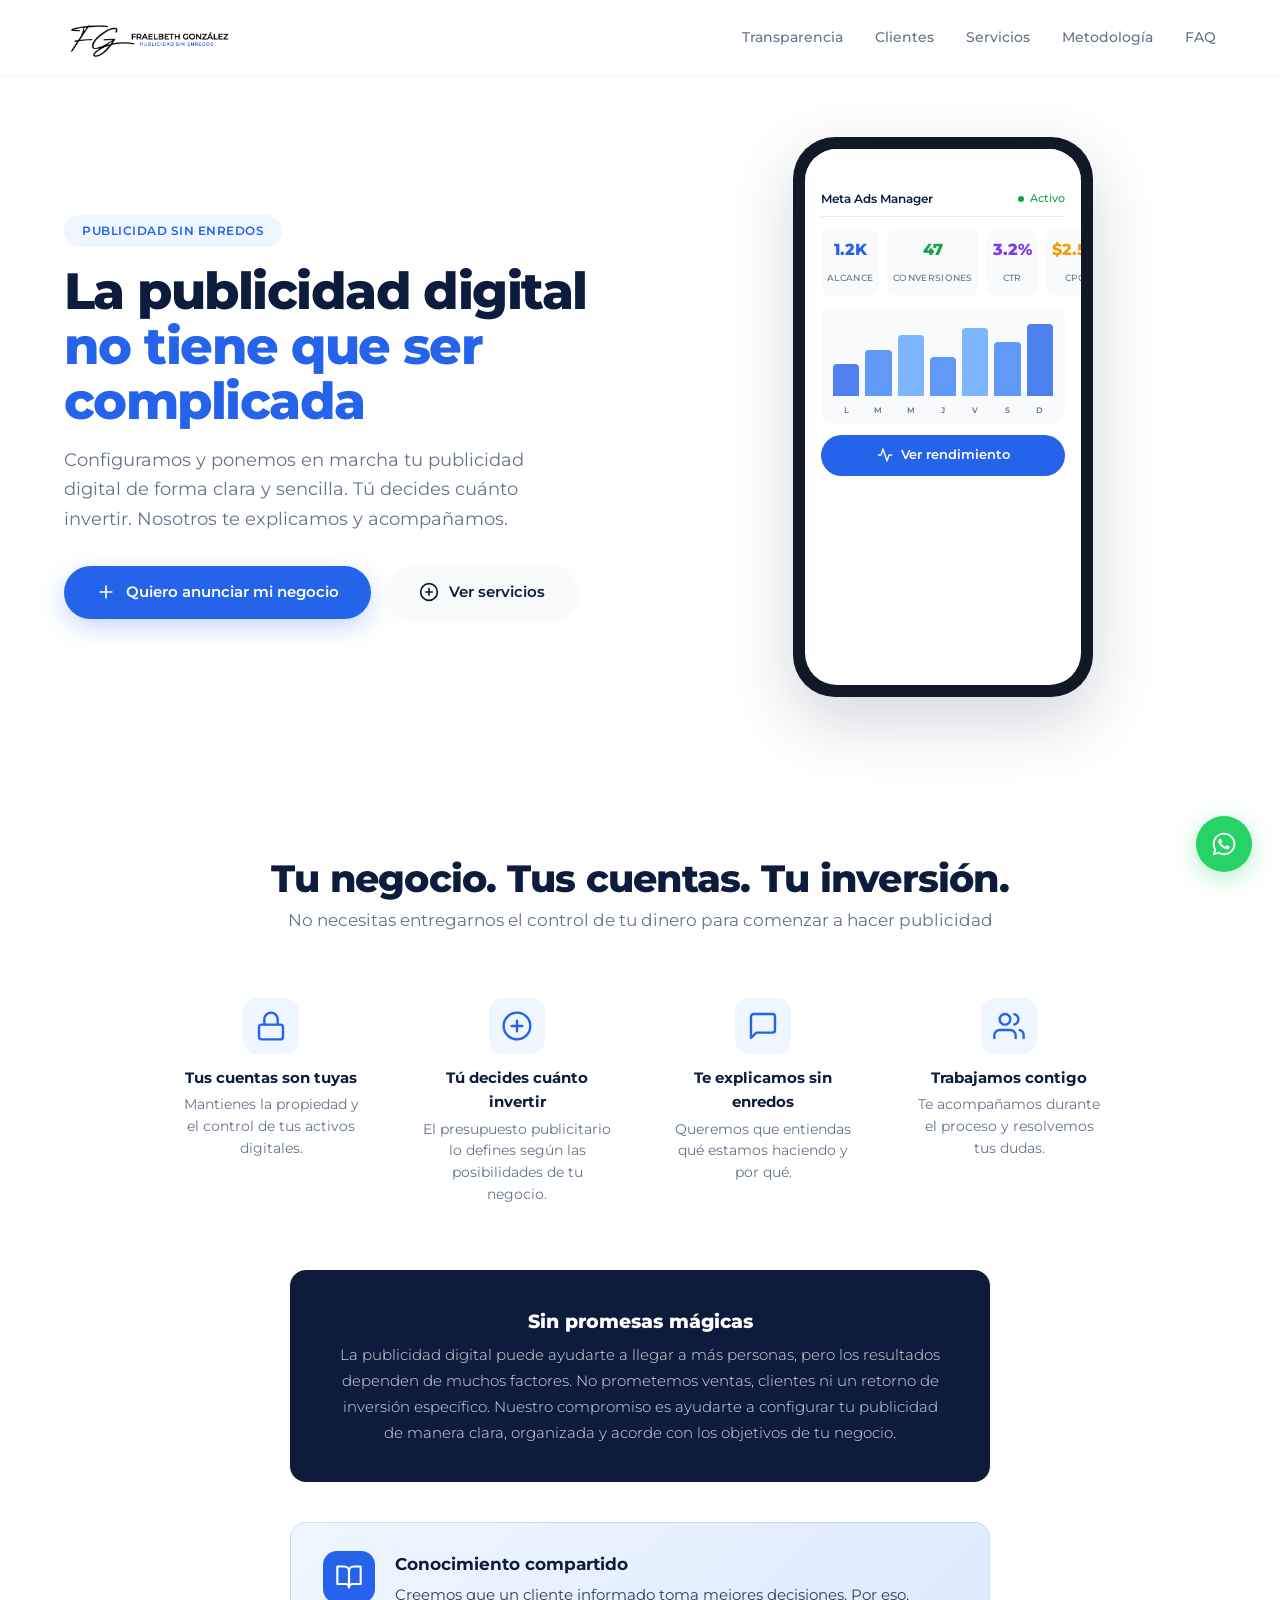
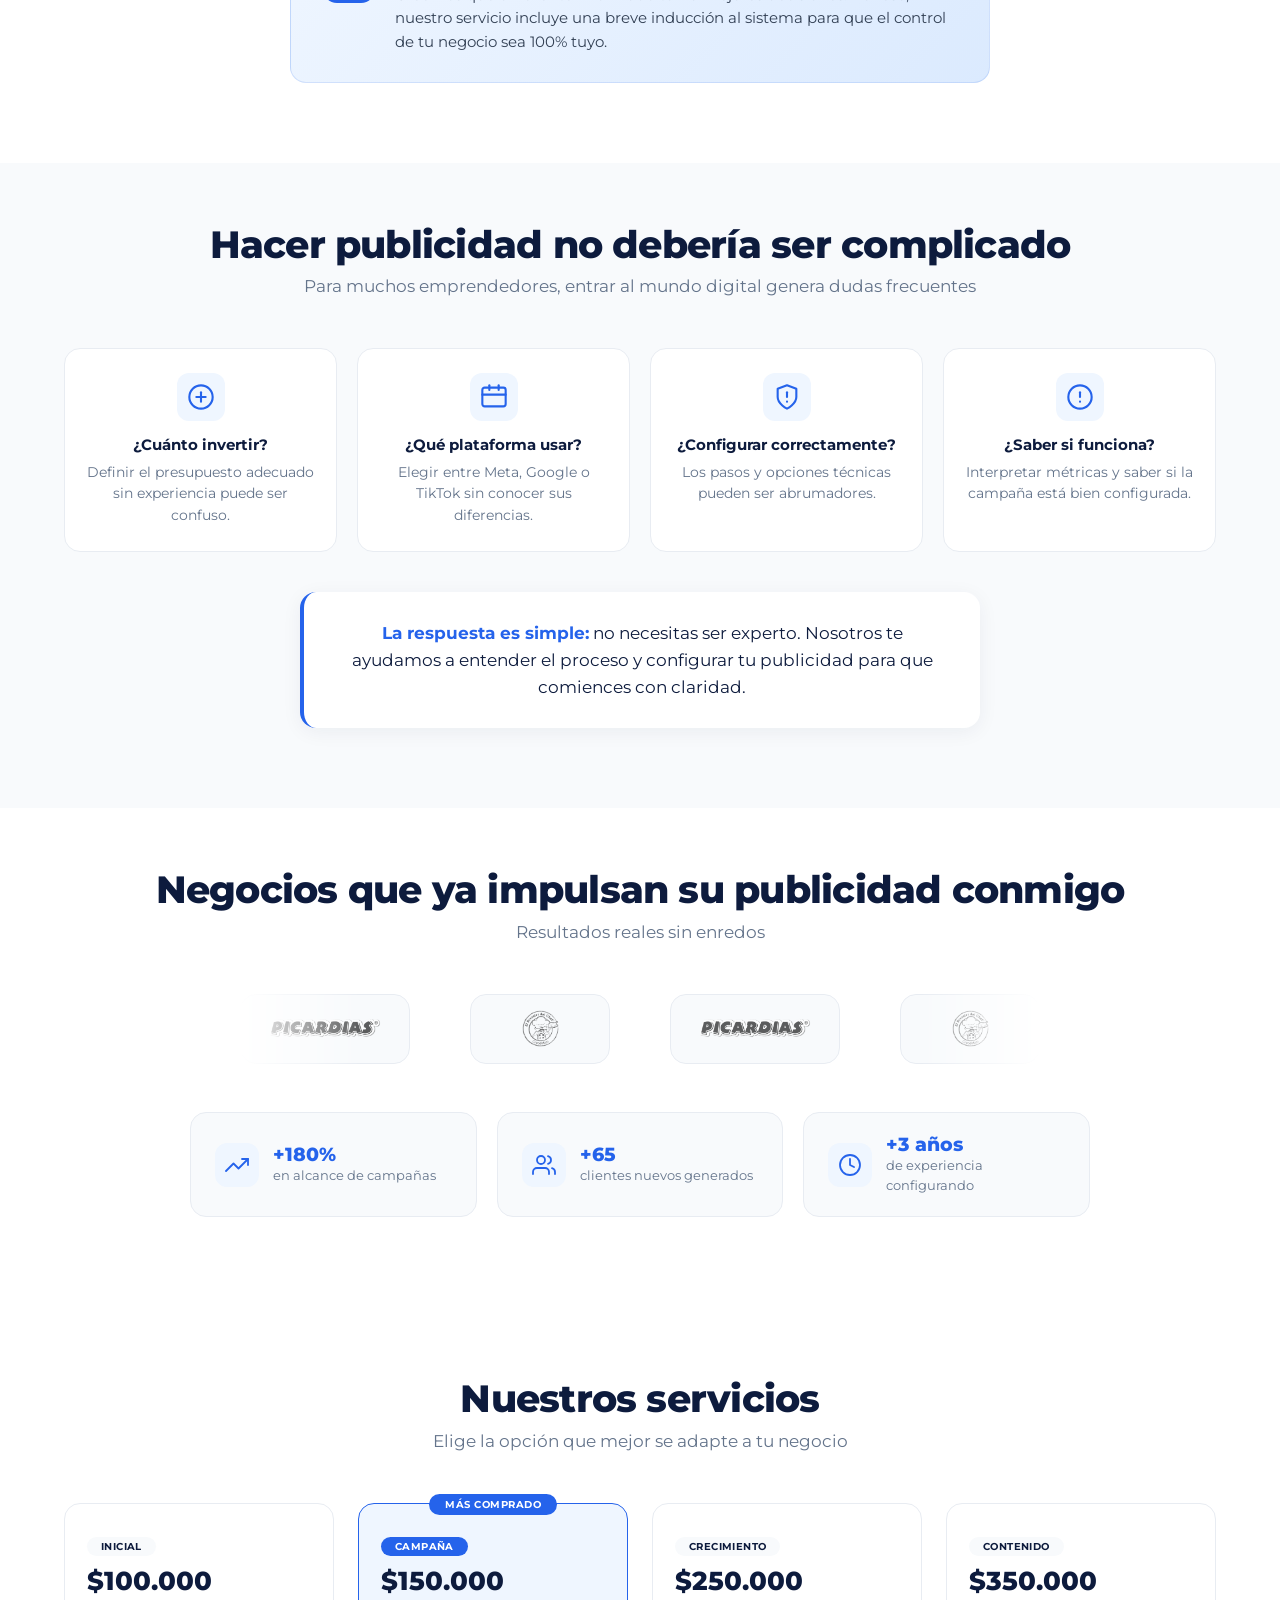
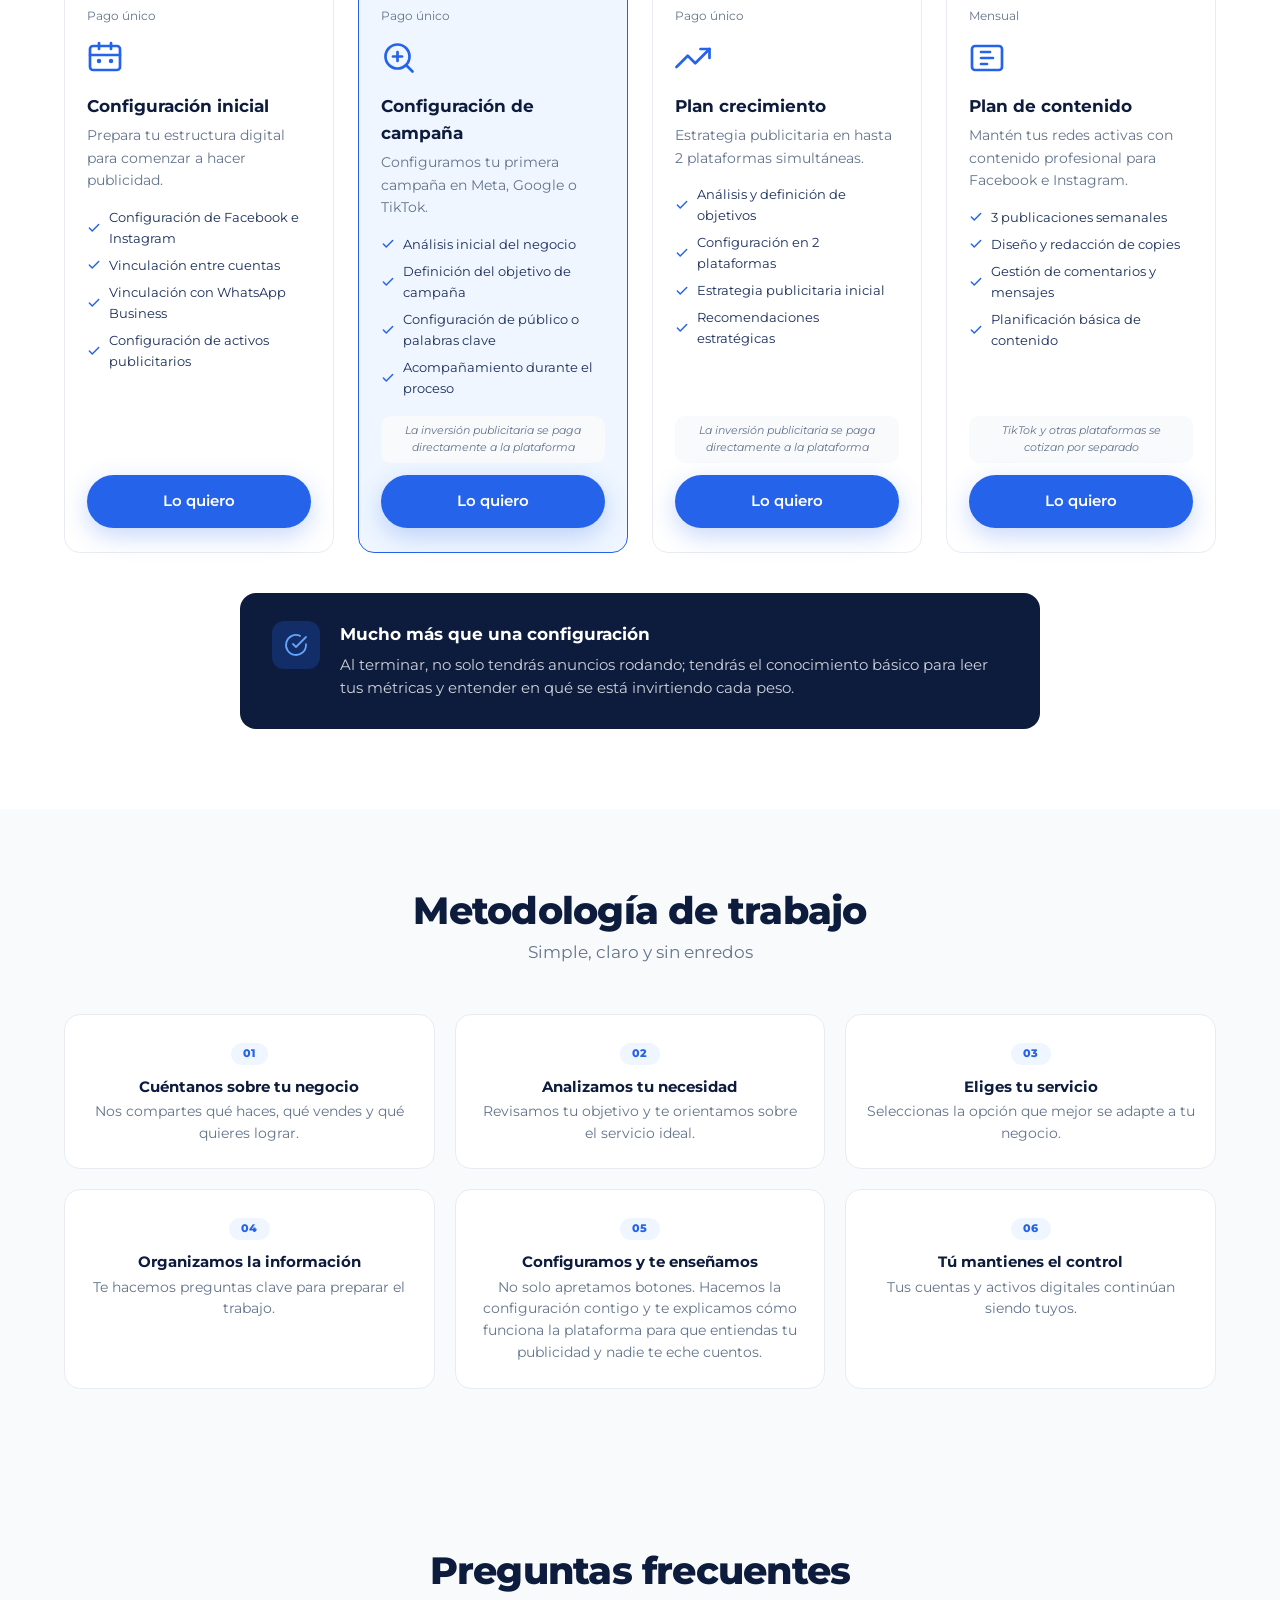
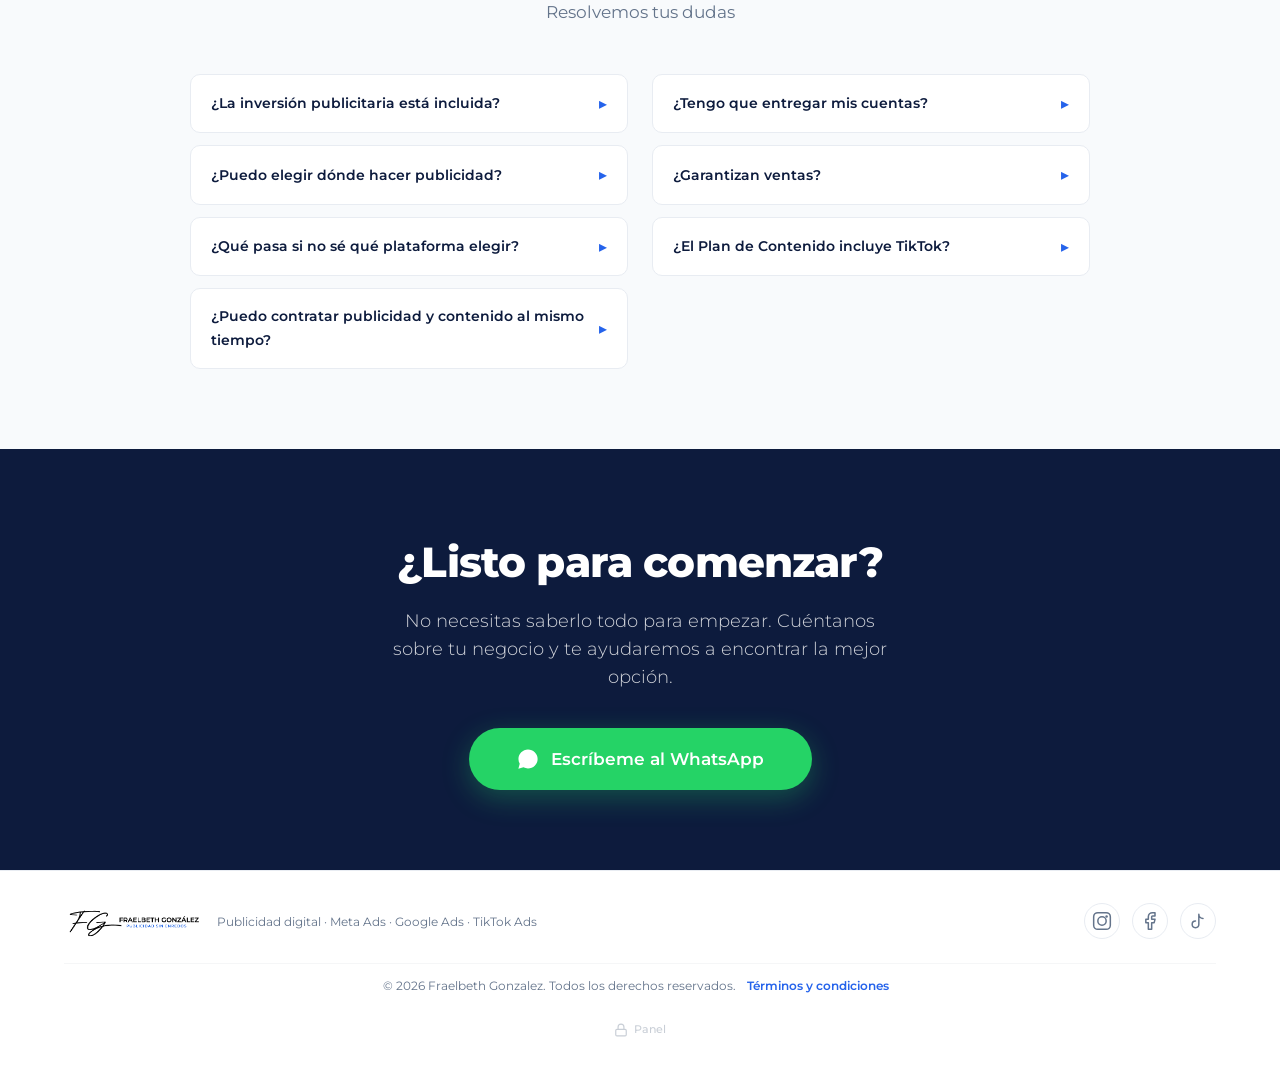
==== commit 68cc024f: "Add files via upload" ====
--- a/index.html
+++ b/index.html
@@ -45,9 +45,10 @@
                 />
             </a>
             <nav class="nav">
+                <a href="#transparencia">Transparencia</a>
+                <a href="#clientes">Clientes</a>
                 <a href="#servicios">Servicios</a>
                 <a href="#metodologia">Metodología</a>
-                <a href="#transparencia">Transparencia</a>
                 <a href="#faq">FAQ</a>
             </nav>
         </div>
@@ -55,7 +56,7 @@
 
     <main>
 
-        <!-- ===== HERO ===== -->
+        <!-- ===== 1. HERO ===== -->
         <section class="hero" id="hero">
             <div class="container hero__grid">
                 <div class="hero__content">
@@ -87,7 +88,6 @@
                             <div class="mockup-phone__content">
                                 <div class="mockup-phone__status-bar"></div>
                                 <div class="mockup-phone__app">
-                                    <!-- Panel Header -->
                                     <div class="mockup-phone__app-header">
                                         <span>Meta Ads Manager</span>
                                         <span class="mockup-phone__status-indicator">
@@ -95,8 +95,6 @@
                                             Activo
                                         </span>
                                     </div>
-                                    
-                                    <!-- Stats Grid -->
                                     <div class="mockup-phone__stats">
                                         <div class="stat stat--primary">
                                             <span class="stat__value">1.2K</span>
@@ -115,8 +113,6 @@
                                             <span class="stat__label">CPC</span>
                                         </div>
                                     </div>
-                                    
-                                    <!-- Chart Area -->
                                     <div class="mockup-phone__chart-container">
                                         <div class="mockup-phone__chart">
                                             <div class="bar" style="height:45%"></div>
@@ -131,7 +127,6 @@
                                             <span>L</span><span>M</span><span>M</span><span>J</span><span>V</span><span>S</span><span>D</span>
                                         </div>
                                     </div>
-                                    
                                     <div class="mockup-phone__cta">
                                         <svg width="16" height="16" viewBox="0 0 24 24" fill="none" stroke="currentColor" stroke-width="2" stroke-linecap="round" stroke-linejoin="round"><polyline points="22 12 18 12 15 21 9 3 6 12 2 12"/></svg>
                                         Ver rendimiento
@@ -144,7 +139,62 @@
             </div>
         </section>
 
-        <!-- ===== EL PROBLEMA (Tarjetas) ===== -->
+        <!-- ===== 2. TRANSPARENCIA (Subida) ===== -->
+        <section class="transparencia" id="transparencia">
+            <div class="container">
+                <h2 class="section-title">Tu negocio. Tus cuentas. Tu inversión.</h2>
+                <p class="section-subtitle">No necesitas entregarnos el control de tu dinero para comenzar a hacer publicidad</p>
+                
+                <div class="transparencia__grid">
+                    <div class="transparencia-item">
+                        <div class="transparencia-item__icon">
+                            <svg viewBox="0 0 24 24" width="32" height="32" fill="none" stroke="#2563EB" stroke-width="1.8" stroke-linecap="round" stroke-linejoin="round"><rect x="3" y="11" width="18" height="11" rx="2" ry="2"/><path d="M7 11V7a5 5 0 0 1 10 0v4"/></svg>
+                        </div>
+                        <h3>Tus cuentas son tuyas</h3>
+                        <p>Mantienes la propiedad y el control de tus activos digitales.</p>
+                    </div>
+                    <div class="transparencia-item">
+                        <div class="transparencia-item__icon">
+                            <svg viewBox="0 0 24 24" width="32" height="32" fill="none" stroke="#2563EB" stroke-width="1.8" stroke-linecap="round" stroke-linejoin="round"><circle cx="12" cy="12" r="10"/><path d="M12 8v8"/><path d="M8 12h8"/></svg>
+                        </div>
+                        <h3>Tú decides cuánto invertir</h3>
+                        <p>El presupuesto publicitario lo defines según las posibilidades de tu negocio.</p>
+                    </div>
+                    <div class="transparencia-item">
+                        <div class="transparencia-item__icon">
+                            <svg viewBox="0 0 24 24" width="32" height="32" fill="none" stroke="#2563EB" stroke-width="1.8" stroke-linecap="round" stroke-linejoin="round"><path d="M21 15a2 2 0 0 1-2 2H7l-4 4V5a2 2 0 0 1 2-2h14a2 2 0 0 1 2 2z"/></svg>
+                        </div>
+                        <h3>Te explicamos sin enredos</h3>
+                        <p>Queremos que entiendas qué estamos haciendo y por qué.</p>
+                    </div>
+                    <div class="transparencia-item">
+                        <div class="transparencia-item__icon">
+                            <svg viewBox="0 0 24 24" width="32" height="32" fill="none" stroke="#2563EB" stroke-width="1.8" stroke-linecap="round" stroke-linejoin="round"><path d="M17 21v-2a4 4 0 0 0-4-4H5a4 4 0 0 0-4 4v2"/><circle cx="9" cy="7" r="4"/><path d="M23 21v-2a4 4 0 0 0-3-3.87"/><path d="M16 3.13a4 4 0 0 1 0 7.75"/></svg>
+                        </div>
+                        <h3>Trabajamos contigo</h3>
+                        <p>Te acompañamos durante el proceso y resolvemos tus dudas.</p>
+                    </div>
+                </div>
+
+                <div class="transparencia__compromiso">
+                    <h3>Sin promesas mágicas</h3>
+                    <p>La publicidad digital puede ayudarte a llegar a más personas, pero los resultados dependen de muchos factores. No prometemos ventas, clientes ni un retorno de inversión específico. Nuestro compromiso es ayudarte a configurar tu publicidad de manera clara, organizada y acorde con los objetivos de tu negocio.</p>
+                </div>
+
+                <!-- NUEVO: Conocimiento compartido -->
+                <div class="transparencia__conocimiento">
+                    <div class="transparencia__conocimiento-icon">
+                        <svg viewBox="0 0 24 24" width="28" height="28" fill="none" stroke="currentColor" stroke-width="1.8" stroke-linecap="round" stroke-linejoin="round"><path d="M2 3h6a4 4 0 0 1 4 4v14a3 3 0 0 0-3-3H2z"/><path d="M22 3h-6a4 4 0 0 0-4 4v14a3 3 0 0 1 3-3h7z"/></svg>
+                    </div>
+                    <div>
+                        <h4>Conocimiento compartido</h4>
+                        <p>Creemos que un cliente informado toma mejores decisiones. Por eso, nuestro servicio incluye una breve inducción al sistema para que el control de tu negocio sea 100% tuyo.</p>
+                    </div>
+                </div>
+            </div>
+        </section>
+
+        <!-- ===== 3. EL PROBLEMA ===== -->
         <section class="problema" id="problema">
             <div class="container">
                 <h2 class="section-title">Hacer publicidad no debería ser complicado</h2>
@@ -185,7 +235,65 @@
             </div>
         </section>
 
-        <!-- ===== SERVICIOS ===== -->
+        <!-- ===== 4. CLIENTES / CONFIANZA (NUEVA) ===== -->
+        <section class="clientes" id="clientes">
+            <div class="container">
+                <h2 class="section-title">Negocios que ya impulsan su publicidad conmigo</h2>
+                <p class="section-subtitle">Resultados reales sin enredos</p>
+                
+                <div class="clientes__slider">
+                    <div class="clientes__track">
+                        <!-- Logo 1 -->
+                        <div class="clientes__logo">
+                            <img src="logo-picardias.png" alt="Cliente 1" onerror="this.style.display='none'; this.parentElement.innerHTML='<div class=&quot;clientes__placeholder&quot;>Logo Cliente 1</div>';" />
+                        </div>
+                        <!-- Logo 2 -->
+                        <div class="clientes__logo">
+                            <img src="logo-broaster.png" alt="Cliente 2" onerror="this.style.display='none'; this.parentElement.innerHTML='<div class=&quot;clientes__placeholder&quot;>Logo Cliente 2</div>';" />
+                        </div>
+                        <!-- Duplicamos para el efecto infinito -->
+                        <div class="clientes__logo">
+                            <img src="logo-picardias.png" alt="Cliente 1" onerror="this.style.display='none'; this.parentElement.innerHTML='<div class=&quot;clientes__placeholder&quot;>Logo Cliente 1</div>';" />
+                        </div>
+                        <div class="clientes__logo">
+                            <img src="logo-broaster.png" alt="Cliente 2" onerror="this.style.display='none'; this.parentElement.innerHTML='<div class=&quot;clientes__placeholder&quot;>Logo Cliente 2</div>';" />
+                        </div>
+                    </div>
+                </div>
+
+                <div class="clientes__resultados">
+                    <div class="clientes__resultado">
+                        <div class="clientes__resultado-icon">
+                            <svg viewBox="0 0 24 24" width="24" height="24" fill="none" stroke="currentColor" stroke-width="1.8" stroke-linecap="round" stroke-linejoin="round"><polyline points="23 6 13.5 15.5 8.5 10.5 1 18"/><polyline points="17 6 23 6 23 12"/></svg>
+                        </div>
+                        <div>
+                            <strong>+180%</strong>
+                            <span>en alcance de campañas</span>
+                        </div>
+                    </div>
+                    <div class="clientes__resultado">
+                        <div class="clientes__resultado-icon">
+                            <svg viewBox="0 0 24 24" width="24" height="24" fill="none" stroke="currentColor" stroke-width="1.8" stroke-linecap="round" stroke-linejoin="round"><path d="M17 21v-2a4 4 0 0 0-4-4H5a4 4 0 0 0-4 4v2"/><circle cx="9" cy="7" r="4"/><path d="M23 21v-2a4 4 0 0 0-3-3.87"/><path d="M16 3.13a4 4 0 0 1 0 7.75"/></svg>
+                        </div>
+                        <div>
+                            <strong>+65</strong>
+                            <span>clientes nuevos generados</span>
+                        </div>
+                    </div>
+                    <div class="clientes__resultado">
+                        <div class="clientes__resultado-icon">
+                            <svg viewBox="0 0 24 24" width="24" height="24" fill="none" stroke="currentColor" stroke-width="1.8" stroke-linecap="round" stroke-linejoin="round"><circle cx="12" cy="12" r="10"/><polyline points="12 6 12 12 16 14"/></svg>
+                        </div>
+                        <div>
+                            <strong>+3 años</strong>
+                            <span>de experiencia configurando</span>
+                        </div>
+                    </div>
+                </div>
+            </div>
+        </section>
+
+        <!-- ===== 5. SERVICIOS Y PRECIOS ===== -->
         <section class="servicios" id="servicios">
             <div class="container">
                 <h2 class="section-title">Nuestros servicios</h2>
@@ -359,10 +467,21 @@
                     </article>
 
                 </div>
+
+                <!-- NUEVO: Valor Agregado -->
+                <div class="servicios__valor">
+                    <div class="servicios__valor-icon">
+                        <svg viewBox="0 0 24 24" width="24" height="24" fill="none" stroke="currentColor" stroke-width="1.8" stroke-linecap="round" stroke-linejoin="round"><path d="M22 11.08V12a10 10 0 1 1-5.93-9.14"/><polyline points="22 4 12 14.01 9 11.01"/></svg>
+                    </div>
+                    <div>
+                        <strong>Mucho más que una configuración</strong>
+                        <p>Al terminar, no solo tendrás anuncios rodando; tendrás el conocimiento básico para leer tus métricas y entender en qué se está invirtiendo cada peso.</p>
+                    </div>
+                </div>
             </div>
         </section>
 
-        <!-- ===== METODOLOGÍA ===== -->
+        <!-- ===== 6. METODOLOGÍA ===== -->
         <section class="metodologia" id="metodologia">
             <div class="container">
                 <h2 class="section-title">Metodología de trabajo</h2>
@@ -390,8 +509,8 @@
                     </div>
                     <div class="metodologia-step">
                         <span class="metodologia-step__number">05</span>
-                        <h4>Configuramos contigo</h4>
-                        <p>Realizamos la configuración y te acompañamos en el proceso.</p>
+                        <h4>Configuramos y te enseñamos</h4>
+                        <p>No solo apretamos botones. Hacemos la configuración contigo y te explicamos cómo funciona la plataforma para que entiendas tu publicidad y nadie te eche cuentos.</p>
                     </div>
                     <div class="metodologia-step">
                         <span class="metodologia-step__number">06</span>
@@ -402,51 +521,7 @@
             </div>
         </section>
 
-        <!-- ===== TRANSPARENCIA ===== -->
-        <section class="transparencia" id="transparencia">
-            <div class="container">
-                <h2 class="section-title">Tu negocio. Tus cuentas. Tu inversión.</h2>
-                <p class="section-subtitle">No necesitas entregarnos el control de tu dinero para comenzar a hacer publicidad</p>
-                
-                <div class="transparencia__grid">
-                    <div class="transparencia-item">
-                        <div class="transparencia-item__icon">
-                            <svg viewBox="0 0 24 24" width="32" height="32" fill="none" stroke="#2563EB" stroke-width="1.8" stroke-linecap="round" stroke-linejoin="round"><rect x="3" y="11" width="18" height="11" rx="2" ry="2"/><path d="M7 11V7a5 5 0 0 1 10 0v4"/></svg>
-                        </div>
-                        <h3>Tus cuentas son tuyas</h3>
-                        <p>Mantienes la propiedad y el control de tus activos digitales.</p>
-                    </div>
-                    <div class="transparencia-item">
-                        <div class="transparencia-item__icon">
-                            <svg viewBox="0 0 24 24" width="32" height="32" fill="none" stroke="#2563EB" stroke-width="1.8" stroke-linecap="round" stroke-linejoin="round"><circle cx="12" cy="12" r="10"/><path d="M12 8v8"/><path d="M8 12h8"/></svg>
-                        </div>
-                        <h3>Tú decides cuánto invertir</h3>
-                        <p>El presupuesto publicitario lo defines según las posibilidades de tu negocio.</p>
-                    </div>
-                    <div class="transparencia-item">
-                        <div class="transparencia-item__icon">
-                            <svg viewBox="0 0 24 24" width="32" height="32" fill="none" stroke="#2563EB" stroke-width="1.8" stroke-linecap="round" stroke-linejoin="round"><path d="M21 15a2 2 0 0 1-2 2H7l-4 4V5a2 2 0 0 1 2-2h14a2 2 0 0 1 2 2z"/></svg>
-                        </div>
-                        <h3>Te explicamos sin enredos</h3>
-                        <p>Queremos que entiendas qué estamos haciendo y por qué.</p>
-                    </div>
-                    <div class="transparencia-item">
-                        <div class="transparencia-item__icon">
-                            <svg viewBox="0 0 24 24" width="32" height="32" fill="none" stroke="#2563EB" stroke-width="1.8" stroke-linecap="round" stroke-linejoin="round"><path d="M17 21v-2a4 4 0 0 0-4-4H5a4 4 0 0 0-4 4v2"/><circle cx="9" cy="7" r="4"/><path d="M23 21v-2a4 4 0 0 0-3-3.87"/><path d="M16 3.13a4 4 0 0 1 0 7.75"/></svg>
-                        </div>
-                        <h3>Trabajamos contigo</h3>
-                        <p>Te acompañamos durante el proceso y resolvemos tus dudas.</p>
-                    </div>
-                </div>
-
-                <div class="transparencia__compromiso">
-                    <h3>Sin promesas mágicas</h3>
-                    <p>La publicidad digital puede ayudarte a llegar a más personas, pero los resultados dependen de muchos factores. No prometemos ventas, clientes ni un retorno de inversión específico. Nuestro compromiso es ayudarte a configurar tu publicidad de manera clara, organizada y acorde con los objetivos de tu negocio.</p>
-                </div>
-            </div>
-        </section>
-
-        <!-- ===== FAQ ===== -->
+        <!-- ===== 7. FAQ ===== -->
         <section class="faq" id="faq">
             <div class="container">
                 <h2 class="section-title">Preguntas frecuentes</h2>
@@ -484,7 +559,7 @@
             </div>
         </section>
 
-        <!-- ===== CTA FINAL ===== -->
+        <!-- ===== 8. CTA FINAL ===== -->
         <section class="cta-final" id="contacto">
             <div class="container">
                 <h2>¿Listo para comenzar?</h2>
@@ -541,9 +616,6 @@
                     &copy; 2026 Fraelbeth Gonzalez. Todos los derechos reservados.
                     <button class="terms-link" id="openTermsBtn">Términos y condiciones</button>
                 </p>
-                <!-- ============================================================
-                     BOTÓN DE ACCESO AL SISTEMA DE FACTURACIÓN
-                     ============================================================ -->
                 <a href="facturas.html" class="admin-link" title="Acceso al sistema de facturación">
                     <svg width="14" height="14" viewBox="0 0 24 24" fill="none" stroke="currentColor" stroke-width="2" stroke-linecap="round" stroke-linejoin="round">
                         <rect x="3" y="11" width="18" height="11" rx="2" ry="2"/>
--- a/styles.css
+++ b/styles.css
@@ -1313,4 +1313,241 @@
         flex-direction: column;
         gap: 8px;
     }
+}
+
+/* ============================================================
+   SECCIÓN CLIENTES (NUEVA)
+   ============================================================ */
+.clientes {
+    padding: 60px 0 80px;
+    background: var(--white);
+    overflow: hidden;
+}
+
+.clientes__slider {
+    position: relative;
+    width: 100%;
+    overflow: hidden;
+    margin: 0 auto 48px;
+    max-width: 800px;
+    -webkit-mask-image: linear-gradient(to right, transparent, black 15%, black 85%, transparent);
+    mask-image: linear-gradient(to right, transparent, black 15%, black 85%, transparent);
+}
+
+.clientes__track {
+    display: flex;
+    align-items: center;
+    gap: 60px;
+    animation: scrollLogos 20s linear infinite;
+    width: max-content;
+}
+
+@keyframes scrollLogos {
+    0% { transform: translateX(0); }
+    100% { transform: translateX(-50%); }
+}
+
+.clientes__logo {
+    flex-shrink: 0;
+    display: flex;
+    align-items: center;
+    justify-content: center;
+    height: 70px;
+    min-width: 140px;
+    padding: 12px 24px;
+    background: var(--gray);
+    border-radius: var(--radius);
+    border: 1px solid var(--gray-border);
+    transition: var(--transition);
+}
+
+.clientes__logo:hover {
+    border-color: var(--blue);
+    background: var(--blue-light);
+}
+
+.clientes__logo img {
+    max-height: 45px;
+    max-width: 120px;
+    object-fit: contain;
+    filter: grayscale(100%);
+    opacity: 0.7;
+    transition: var(--transition);
+}
+
+.clientes__logo:hover img {
+    filter: grayscale(0%);
+    opacity: 1;
+}
+
+.clientes__placeholder {
+    font-size: 0.8rem;
+    font-weight: 600;
+    color: var(--gray-text);
+    text-align: center;
+}
+
+.clientes__resultados {
+    display: grid;
+    grid-template-columns: repeat(3, 1fr);
+    gap: 20px;
+    max-width: 900px;
+    margin: 0 auto;
+}
+
+.clientes__resultado {
+    display: flex;
+    align-items: center;
+    gap: 14px;
+    background: var(--gray);
+    padding: 20px 24px;
+    border-radius: var(--radius);
+    border: 1px solid var(--gray-border);
+    transition: var(--transition);
+}
+
+.clientes__resultado:hover {
+    transform: translateY(-3px);
+    box-shadow: var(--shadow);
+    border-color: var(--blue);
+}
+
+.clientes__resultado-icon {
+    display: flex;
+    align-items: center;
+    justify-content: center;
+    flex-shrink: 0;
+    width: 44px;
+    height: 44px;
+    border-radius: 12px;
+    background: var(--blue-light);
+    color: var(--blue);
+}
+
+.clientes__resultado strong {
+    display: block;
+    font-size: 1.2rem;
+    font-weight: 800;
+    color: var(--blue);
+    line-height: 1.2;
+}
+
+.clientes__resultado span {
+    display: block;
+    font-size: 0.8rem;
+    color: var(--gray-text);
+    font-weight: 400;
+}
+
+/* ============================================================
+   TRANSPARENCIA - CONOCIMIENTO COMPARTIDO (NUEVA)
+   ============================================================ */
+.transparencia__conocimiento {
+    display: flex;
+    align-items: flex-start;
+    gap: 20px;
+    max-width: 700px;
+    margin: 40px auto 0;
+    padding: 28px 32px;
+    background: linear-gradient(135deg, var(--blue-light) 0%, #DBEAFE 100%);
+    border-radius: var(--radius);
+    border: 1px solid rgba(37, 99, 235, 0.15);
+}
+
+.transparencia__conocimiento-icon {
+    display: flex;
+    align-items: center;
+    justify-content: center;
+    flex-shrink: 0;
+    width: 52px;
+    height: 52px;
+    border-radius: 14px;
+    background: var(--blue);
+    color: var(--white);
+}
+
+.transparencia__conocimiento h4 {
+    font-size: 1.05rem;
+    font-weight: 700;
+    color: var(--navy);
+    margin-bottom: 6px;
+}
+
+.transparencia__conocimiento p {
+    font-size: 0.92rem;
+    color: #334155;
+    line-height: 1.6;
+    margin: 0;
+}
+
+/* ============================================================
+   SERVICIOS - VALOR AGREGADO (NUEVA)
+   ============================================================ */
+.servicios__valor {
+    display: flex;
+    align-items: flex-start;
+    gap: 20px;
+    max-width: 800px;
+    margin: 40px auto 0;
+    padding: 28px 32px;
+    background: var(--navy);
+    border-radius: var(--radius);
+    color: var(--white);
+}
+
+.servicios__valor-icon {
+    display: flex;
+    align-items: center;
+    justify-content: center;
+    flex-shrink: 0;
+    width: 48px;
+    height: 48px;
+    border-radius: 12px;
+    background: rgba(37, 99, 235, 0.25);
+    color: #60A5FA;
+}
+
+.servicios__valor strong {
+    display: block;
+    font-size: 1.05rem;
+    font-weight: 700;
+    color: var(--white);
+    margin-bottom: 6px;
+}
+
+.servicios__valor p {
+    font-size: 0.92rem;
+    color: rgba(255, 255, 255, 0.8);
+    line-height: 1.6;
+    margin: 0;
+}
+
+/* ============================================================
+   RESPONSIVE PARA NUEVAS SECCIONES
+   ============================================================ */
+@media (max-width: 768px) {
+    .clientes__resultados {
+        grid-template-columns: 1fr;
+    }
+    
+    .clientes__slider {
+        max-width: 100%;
+    }
+    
+    .transparencia__conocimiento,
+    .servicios__valor {
+        flex-direction: column;
+        padding: 22px 20px;
+    }
+    
+    .transparencia__conocimiento-icon,
+    .servicios__valor-icon {
+        width: 44px;
+        height: 44px;
+    }
+    
+    .clientes__logo {
+        min-width: 120px;
+        height: 60px;
+    }
 }
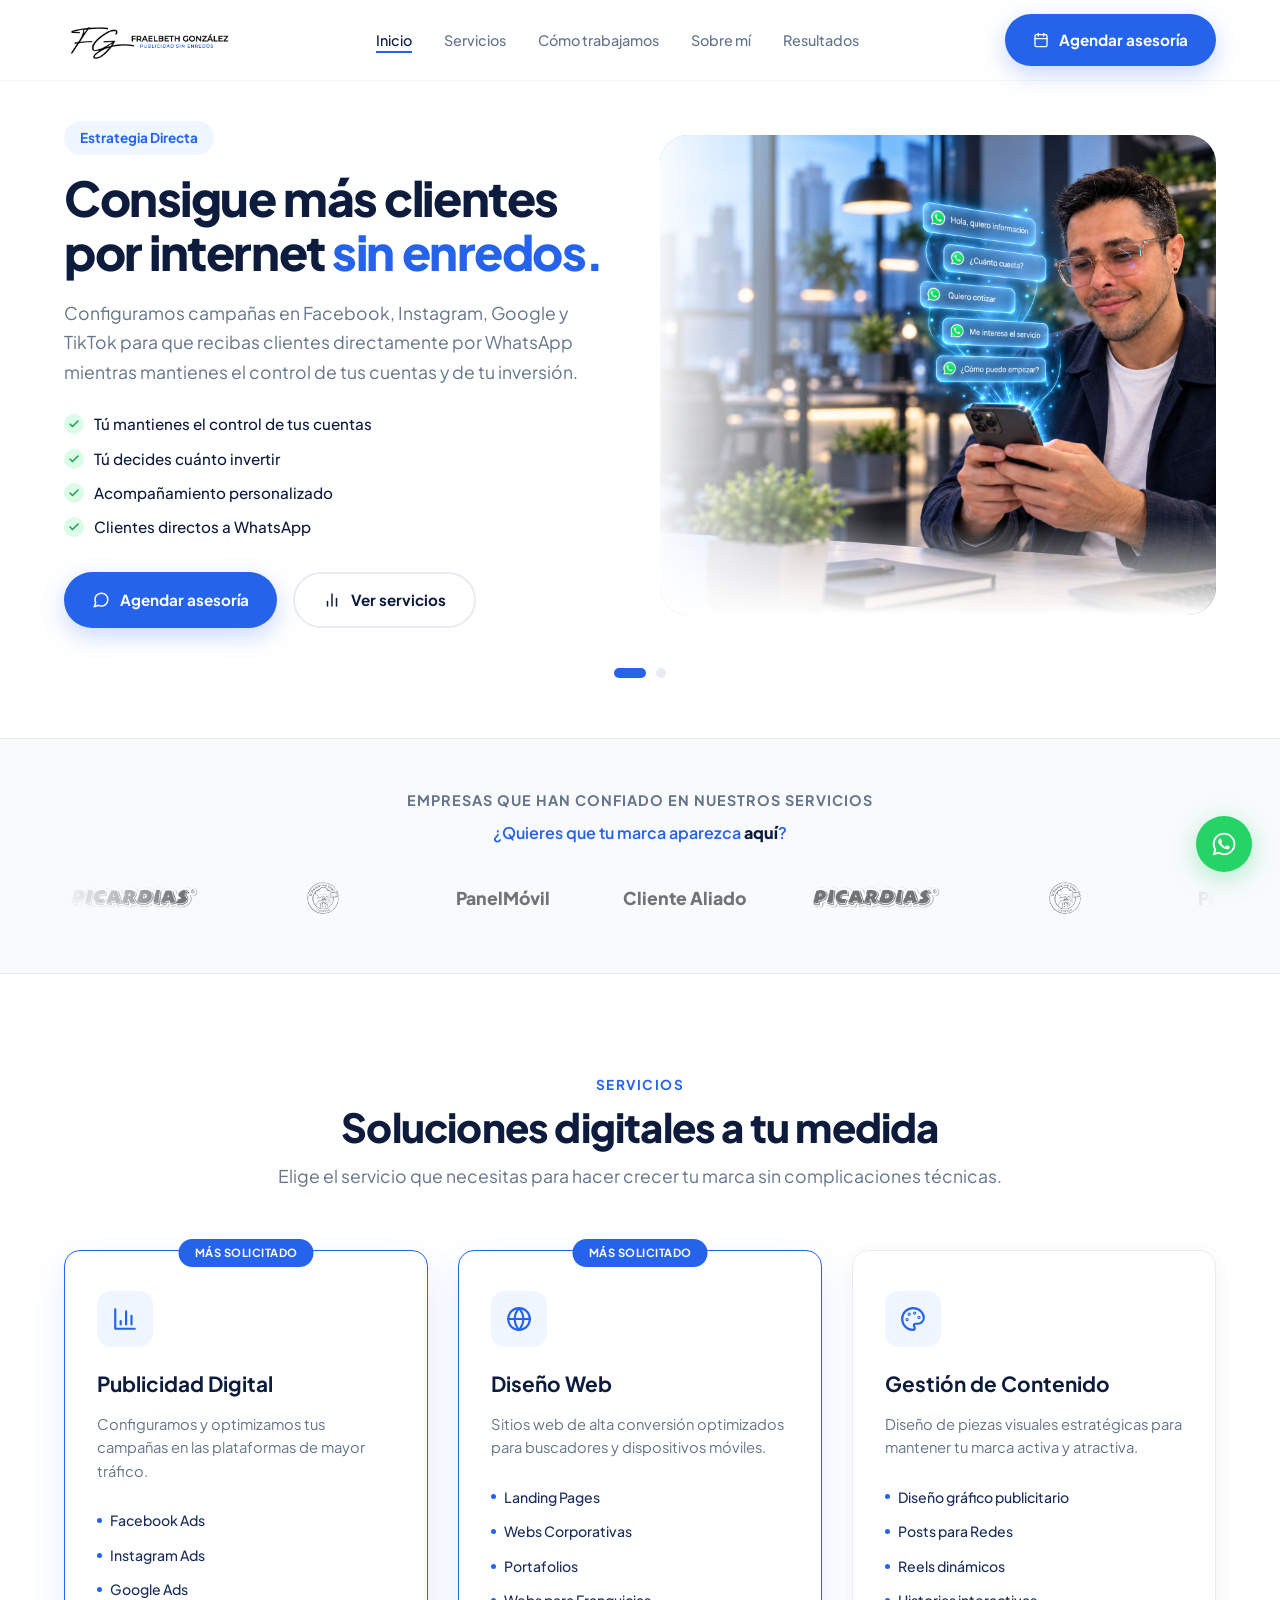
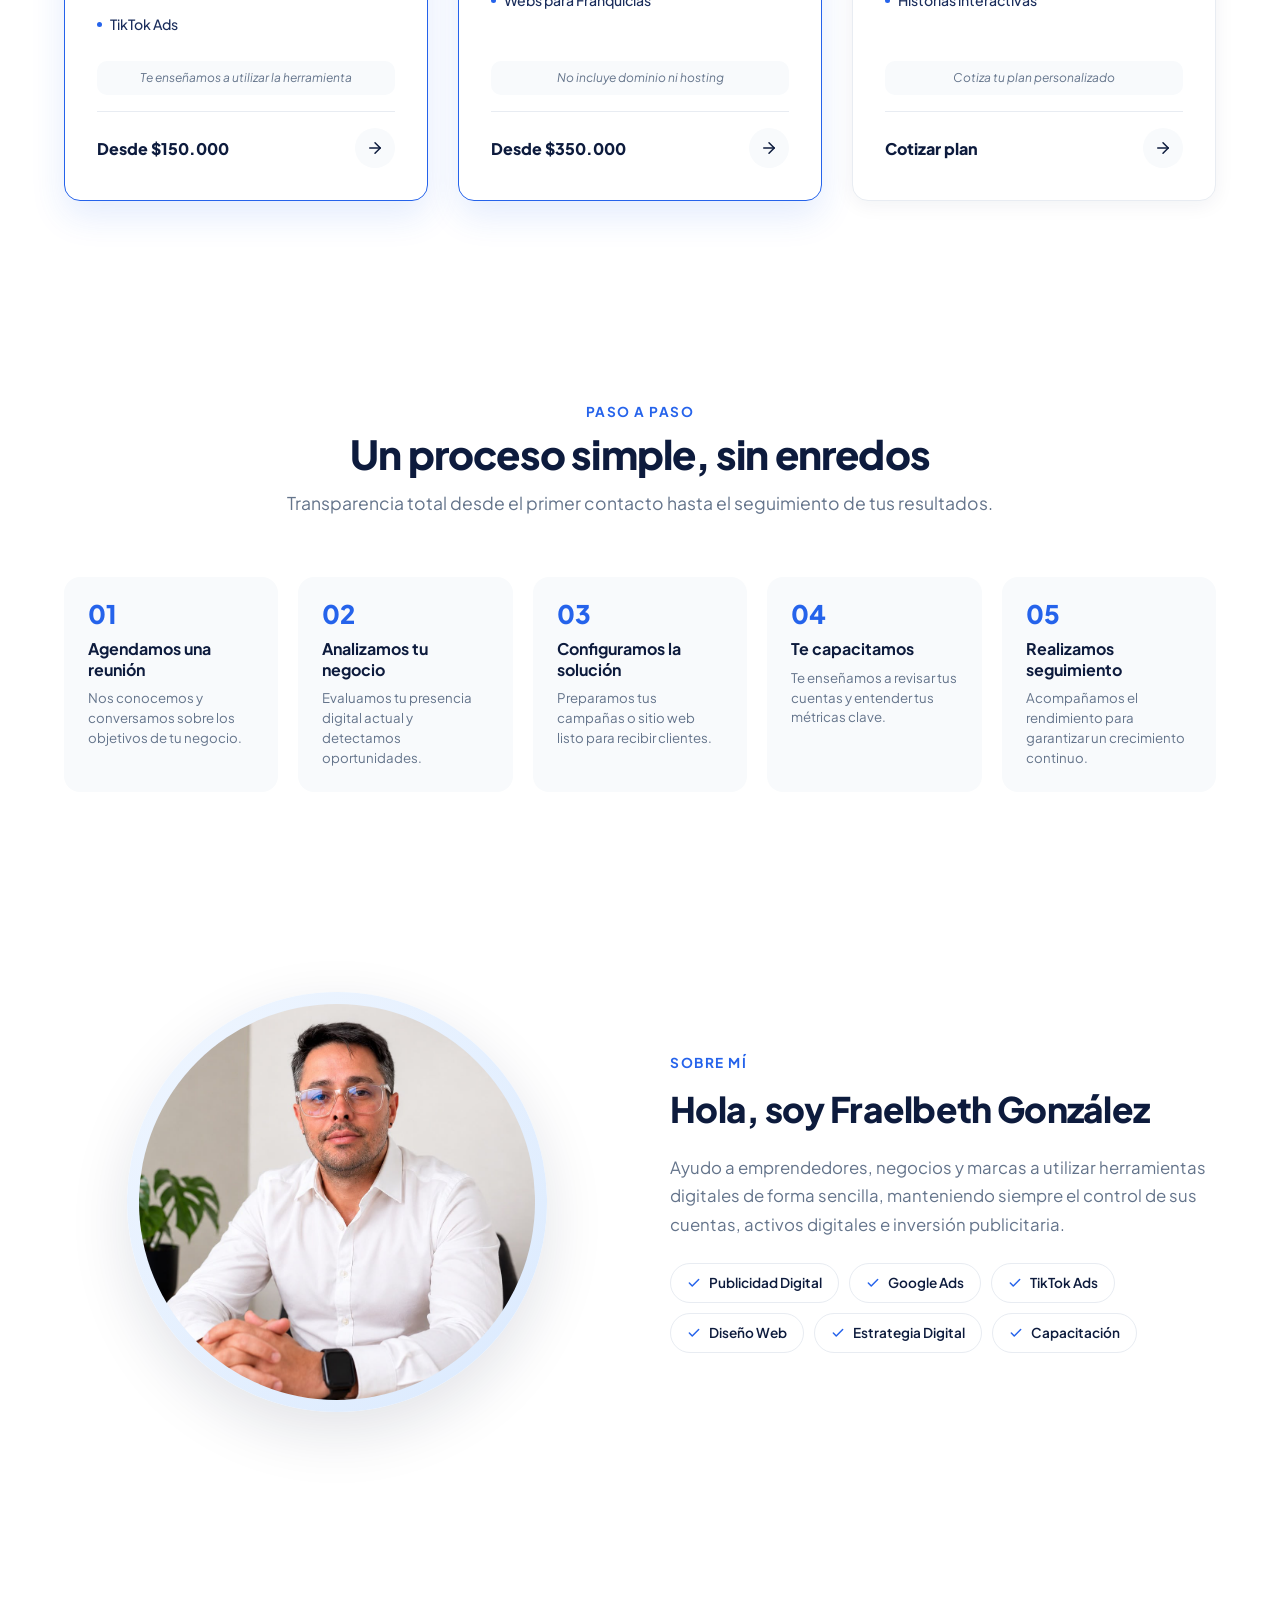
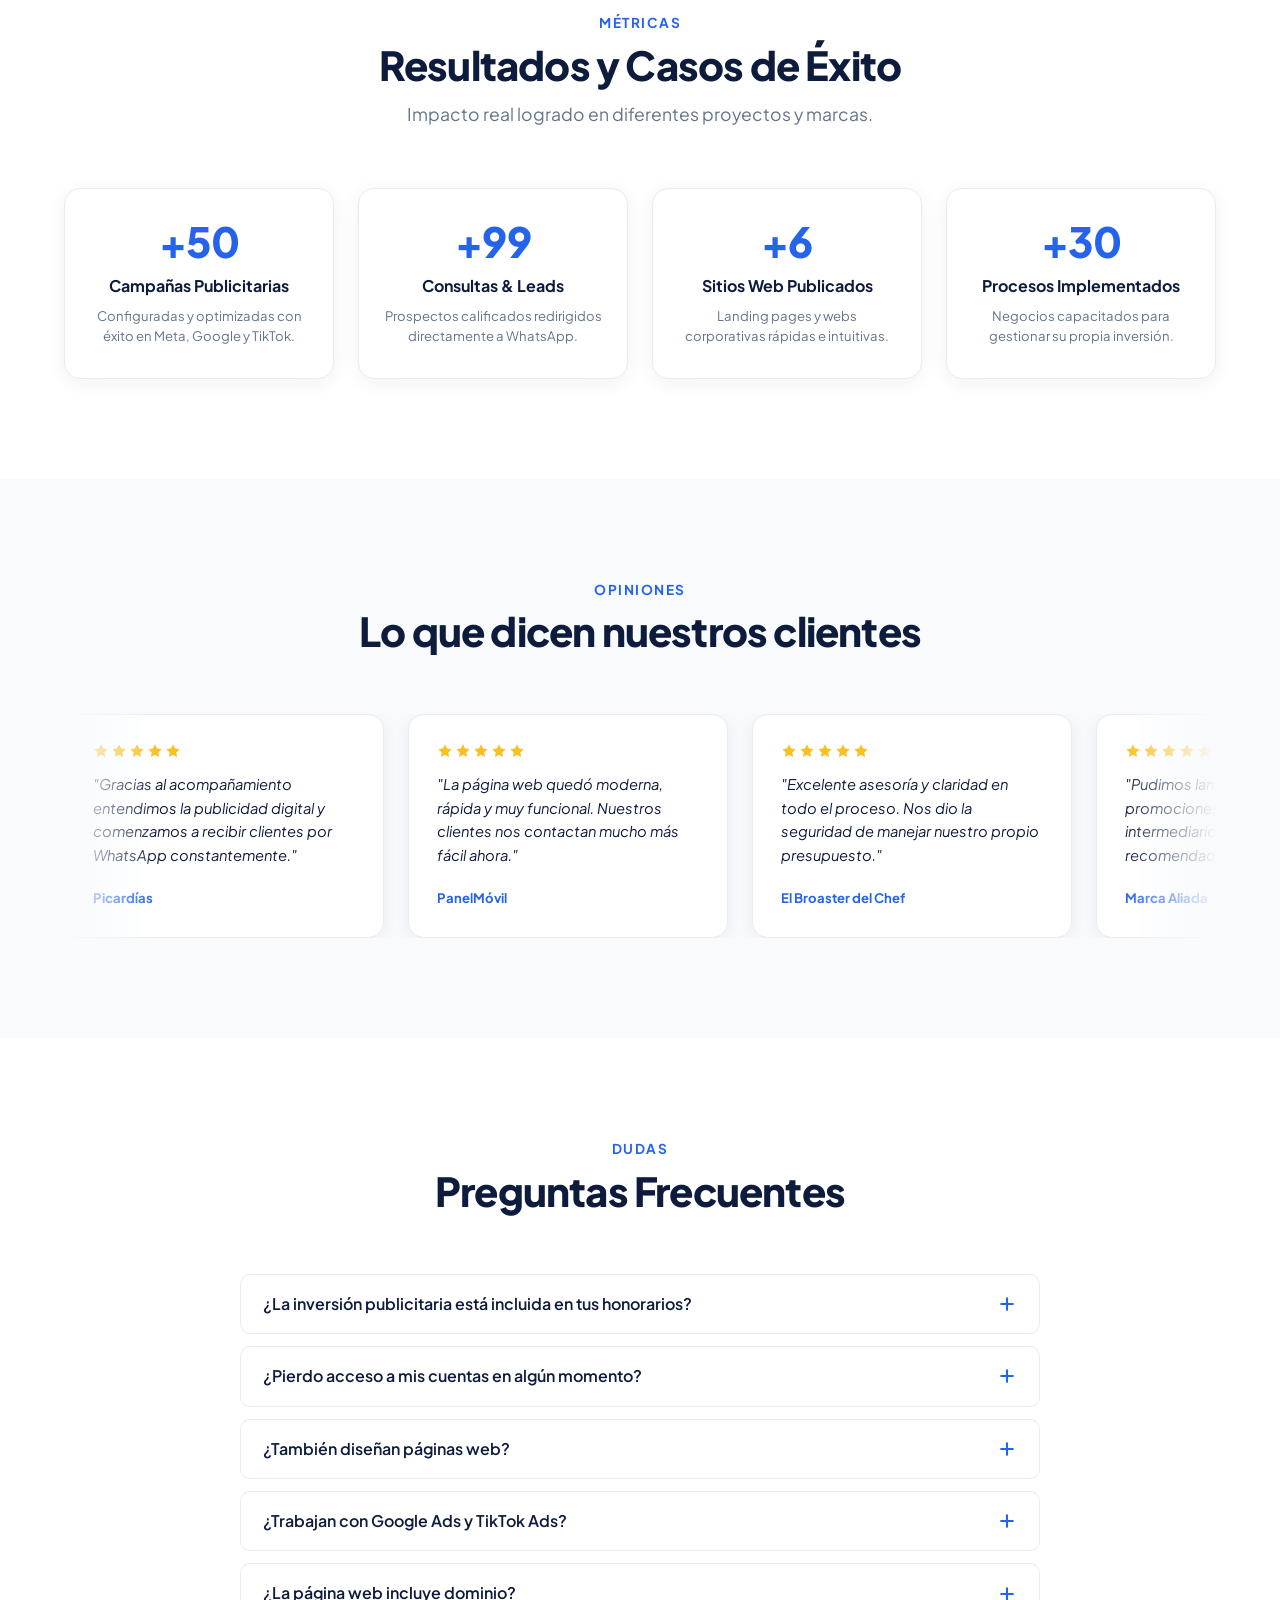
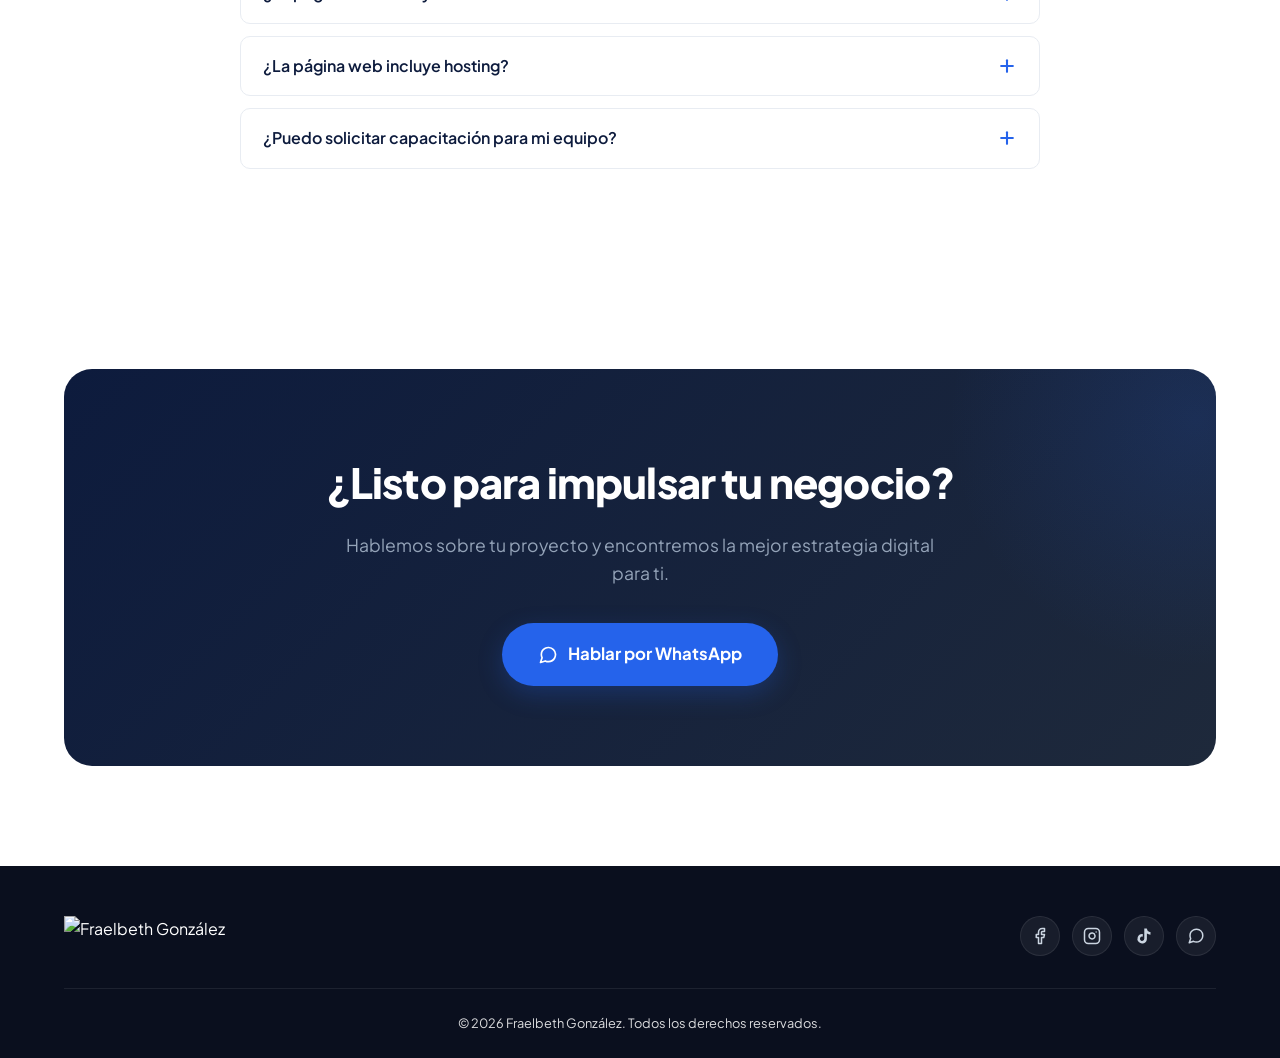
==== commit ee809b4c: "Add files via upload" ====
--- a/index.html
+++ b/index.html
@@ -3,25 +3,50 @@
 <head>
     <meta charset="UTF-8" />
     <meta name="viewport" content="width=device-width, initial-scale=1.0" />
-    <title>Fraelbeth Gonzalez | Publicidad sin enredos</title>
-    <meta name="description" content="Configuramos campañas en Facebook, Instagram, Google Ads y TikTok explicándote cada paso para que tengas el control de tu inversión." />
+    <title>Fraelbeth González | Publicidad sin enredos</title>
+    <meta name="description" content="Consigue más clientes por internet sin enredos. Configuramos campañas en Facebook, Instagram, Google y TikTok mientras mantienes el control de tus cuentas." />
+    <link rel="canonical" href="https://fraelbethgonzalez.com/" />
+
+    <!-- Favicon -->
+    <link rel="icon" type="image/png" href="flaticon.png" />
+    <link rel="apple-touch-icon" href="flaticon.png" />
+
+    <!-- Google Fonts -->
     <link rel="preconnect" href="https://fonts.googleapis.com" />
     <link rel="preconnect" href="https://fonts.gstatic.com" crossorigin />
-    <link href="https://fonts.googleapis.com/css2?family=Montserrat:wght@300;400;500;600;700;800;900&display=swap" rel="stylesheet" />
+    <link href="https://fonts.googleapis.com/css2?family=Plus+Jakarta+Sans:wght@400;500;600;700;800&display=swap" rel="stylesheet" />
+
+    <!-- Open Graph / Meta Social -->
+    <meta property="og:type" content="website" />
+    <meta property="og:title" content="Fraelbeth González | Publicidad sin enredos" />
+    <meta property="og:description" content="Configuramos campañas y páginas web para que recibas clientes directamente por WhatsApp." />
+    <meta property="og:image" content="https://fraelbethgonzalez.com/og-image.jpg" />
+    <meta property="og:url" content="https://fraelbethgonzalez.com/" />
+    <meta name="twitter:card" content="summary_large_image" />
+
+    <!-- Schema.org -->
+    <script type="application/ld+json">
+    {
+      "@context": "https://schema.org",
+      "@type": "Person",
+      "name": "Fraelbeth González",
+      "url": "https://fraelbethgonzalez.com",
+      "jobTitle": "Especialista en Estrategia Digital y Publicidad",
+      "knowsAbout": ["Publicidad Digital", "Google Ads", "TikTok Ads", "Diseño Web", "Estrategia Digital"],
+      "sameAs": [
+        "https://www.facebook.com/fraelbethgonzalez/",
+        "https://www.instagram.com/fraelbethgonzalez/",
+        "https://www.linkedin.com/in/fraelbethgonzalez/"
+      ]
+    }
+    </script>
+
     <link rel="stylesheet" href="styles.css" />
-    <!-- Open Graph -->
-    <meta property="og:title" content="Fraelbeth Gonzalez | Publicidad sin enredos" />
-    <meta property="og:description" content="Configuramos campañas en Facebook, Instagram, Google Ads y TikTok. Tú decides cuánto invertir y siempre tienes el control." />
-    <meta property="og:type" content="website" />
-    <meta property="og:url" content="https://fraelbethgonzalez.com" />
-    <meta property="og:image" content="https://fraelbethgonzalez.com/og-image.jpg" />
-    <!-- Favicon -->
-    <link rel="icon" type="image/svg+xml" href="data:image/svg+xml,<svg xmlns='http://www.w3.org/2000/svg' viewBox='0 0 100 100'><text y='.9em' font-size='90' font-weight='800' font-family='Montserrat, sans-serif' fill='%230D1B3D'>FG</text></svg>" />
 </head>
 <body>
 
     <!-- ===== BOTÓN FLOTANTE WHATSAPP ===== -->
-    <a href="https://wa.me/573227939508?text=Hola%20Fraelbeth,%20me%20interesa%20conocer%20más%20sobre%20la%20publicidad%20sin%20enredos."
+    <a href="https://wa.me/573192757931?text=Hola%20Fraelbeth,%20me%20interesa%20conocer%20más%20sobre%20la%20publicidad%20sin%20enredos."
        target="_blank"
        rel="noopener"
        class="whatsapp-float"
@@ -32,679 +57,608 @@
     </a>
 
     <!-- ===== HEADER ===== -->
-    <header class="header">
-        <div class="container header__inner">
-            <a href="#" class="logo" aria-label="Fraelbeth Gonzalez - Inicio">
-                <img 
-                    class="logo__img" 
-                    src="logo-fg.png" 
-                    alt="Fraelbeth Gonzalez" 
-                    width="160" 
-                    height="50"
-                    loading="eager"
-                />
+    <header class="header" id="header">
+        <div class="container header__container">
+            <a href="#" class="logo" aria-label="Inicio">
+                <img src="logo-fg.png" alt="Fraelbeth González" class="logo__img" />
             </a>
-            <nav class="nav">
-                <a href="#transparencia">Transparencia</a>
-                <a href="#clientes">Clientes</a>
-                <a href="#servicios">Servicios</a>
-                <a href="#metodologia">Metodología</a>
-                <a href="#faq">FAQ</a>
+
+            <nav class="nav" id="nav-menu">
+                <ul class="nav__list">
+                    <li><a href="#inicio" class="nav__link active">Inicio</a></li>
+                    <li><a href="#servicios" class="nav__link">Servicios</a></li>
+                    <li><a href="#proceso" class="nav__link">Cómo trabajamos</a></li>
+                    <li><a href="#sobre-mi" class="nav__link">Sobre mí</a></li>
+                    <li><a href="#resultados" class="nav__link">Resultados</a></li>
+                </ul>
             </nav>
+
+            <a href="https://wa.me/573192757931?text=Hola%20Fraelbeth,%20quiero%20agendar%20una%20asesor%C3%ADa" target="_blank" rel="noopener" class="btn btn--accent header__btn">
+                <svg xmlns="http://www.w3.org/2000/svg" width="16" height="16" viewBox="0 0 24 24" fill="none" stroke="currentColor" stroke-width="2" stroke-linecap="round" stroke-linejoin="round"><rect x="3" y="4" width="18" height="18" rx="2" ry="2"/><line x1="16" y1="2" x2="16" y2="6"/><line x1="8" y1="2" x2="8" y2="6"/><line x1="3" y1="10" x2="21" y2="10"/></svg>
+                Agendar asesoría
+            </a>
+
+            <button class="menu-toggle" id="menu-toggle" aria-label="Abrir menú">
+                <span></span><span></span><span></span>
+            </button>
         </div>
     </header>
 
     <main>
-
-        <!-- ===== 1. HERO ===== -->
-        <section class="hero" id="hero">
-            <div class="container hero__grid">
-                <div class="hero__content">
-                    <span class="hero__badge">Publicidad sin enredos</span>
-                    <h1 class="hero__title">
-                        La publicidad digital<br />
-                        <span>no tiene que ser complicada</span>
-                    </h1>
-                    <p class="hero__text">
-                        Configuramos y ponemos en marcha tu publicidad digital de forma clara y sencilla. Tú decides cuánto invertir. Nosotros te explicamos y acompañamos.
-                    </p>
-                    <div class="hero__actions">
-                        <a href="https://wa.me/573227939508?text=Hola%20Fraelbeth,%20quiero%20anunciar%20mi%20negocio%20sin%20enredos.%20¿Me%20puedes%20ayudar?"
-                           target="_blank"
-                           rel="noopener"
-                           class="btn btn--primary">
-                            <svg width="20" height="20" viewBox="0 0 24 24" fill="none" stroke="currentColor" stroke-width="2" stroke-linecap="round" stroke-linejoin="round"><line x1="12" y1="5" x2="12" y2="19"/><line x1="5" y1="12" x2="19" y2="12"/></svg>
-                            Quiero anunciar mi negocio
-                        </a>
-                        <a href="#servicios" class="btn btn--secondary">
-                            <svg width="20" height="20" viewBox="0 0 24 24" fill="none" stroke="currentColor" stroke-width="2" stroke-linecap="round" stroke-linejoin="round"><circle cx="12" cy="12" r="10"/><path d="M12 8v8"/><path d="M8 12h8"/></svg>
-                            Ver servicios
-                        </a>
-                    </div>
-                </div>
-                <div class="hero__mockup">
-                    <div class="mockup-phone">
-                        <div class="mockup-phone__screen">
-                            <div class="mockup-phone__content">
-                                <div class="mockup-phone__status-bar"></div>
-                                <div class="mockup-phone__app">
-                                    <div class="mockup-phone__app-header">
-                                        <span>Meta Ads Manager</span>
-                                        <span class="mockup-phone__status-indicator">
-                                            <span class="status-dot"></span>
-                                            Activo
-                                        </span>
-                                    </div>
-                                    <div class="mockup-phone__stats">
-                                        <div class="stat stat--primary">
-                                            <span class="stat__value">1.2K</span>
-                                            <span class="stat__label">Alcance</span>
-                                        </div>
-                                        <div class="stat stat--success">
-                                            <span class="stat__value">47</span>
-                                            <span class="stat__label">Conversiones</span>
-                                        </div>
-                                        <div class="stat stat--info">
-                                            <span class="stat__value">3.2%</span>
-                                            <span class="stat__label">CTR</span>
-                                        </div>
-                                        <div class="stat stat--warning">
-                                            <span class="stat__value">$2.50</span>
-                                            <span class="stat__label">CPC</span>
-                                        </div>
-                                    </div>
-                                    <div class="mockup-phone__chart-container">
-                                        <div class="mockup-phone__chart">
-                                            <div class="bar" style="height:45%"></div>
-                                            <div class="bar" style="height:65%"></div>
-                                            <div class="bar" style="height:85%"></div>
-                                            <div class="bar" style="height:55%"></div>
-                                            <div class="bar" style="height:95%"></div>
-                                            <div class="bar" style="height:75%"></div>
-                                            <div class="bar" style="height:100%"></div>
-                                        </div>
-                                        <div class="mockup-phone__chart-labels">
-                                            <span>L</span><span>M</span><span>M</span><span>J</span><span>V</span><span>S</span><span>D</span>
-                                        </div>
-                                    </div>
-                                    <div class="mockup-phone__cta">
-                                        <svg width="16" height="16" viewBox="0 0 24 24" fill="none" stroke="currentColor" stroke-width="2" stroke-linecap="round" stroke-linejoin="round"><polyline points="22 12 18 12 15 21 9 3 6 12 2 12"/></svg>
-                                        Ver rendimiento
-                                    </div>
-                                </div>
-                            </div>
-                        </div>
-                    </div>
-                </div>
-            </div>
-        </section>
-
-        <!-- ===== 2. TRANSPARENCIA (Subida) ===== -->
-        <section class="transparencia" id="transparencia">
+        <!-- ===== HERO SLIDER ===== -->
+        <section class="hero" id="inicio">
+            <div class="hero__slider" id="hero-slider">
+                <!-- Slide 1 -->
+                <div class="hero__slide active">
+                    <div class="container hero__grid">
+                        <div class="hero__content">
+                            <span class="badge">Estrategia Directa</span>
+                            <h1 class="hero__title">Consigue más clientes por internet <span>sin enredos.</span></h1>
+                            <p class="hero__description">Configuramos campañas en Facebook, Instagram, Google y TikTok para que recibas clientes directamente por WhatsApp mientras mantienes el control de tus cuentas y de tu inversión.</p>
+                            
+                            <ul class="hero__benefits">
+                                <li>
+                                    <span class="check-icon">
+                                        <svg xmlns="http://www.w3.org/2000/svg" width="12" height="12" viewBox="0 0 24 24" fill="none" stroke="currentColor" stroke-width="3" stroke-linecap="round" stroke-linejoin="round"><polyline points="20 6 9 17 4 12"/></svg>
+                                    </span>
+                                    Tú mantienes el control de tus cuentas
+                                </li>
+                                <li>
+                                    <span class="check-icon">
+                                        <svg xmlns="http://www.w3.org/2000/svg" width="12" height="12" viewBox="0 0 24 24" fill="none" stroke="currentColor" stroke-width="3" stroke-linecap="round" stroke-linejoin="round"><polyline points="20 6 9 17 4 12"/></svg>
+                                    </span>
+                                    Tú decides cuánto invertir
+                                </li>
+                                <li>
+                                    <span class="check-icon">
+                                        <svg xmlns="http://www.w3.org/2000/svg" width="12" height="12" viewBox="0 0 24 24" fill="none" stroke="currentColor" stroke-width="3" stroke-linecap="round" stroke-linejoin="round"><polyline points="20 6 9 17 4 12"/></svg>
+                                    </span>
+                                    Acompañamiento personalizado
+                                </li>
+                                <li>
+                                    <span class="check-icon">
+                                        <svg xmlns="http://www.w3.org/2000/svg" width="12" height="12" viewBox="0 0 24 24" fill="none" stroke="currentColor" stroke-width="3" stroke-linecap="round" stroke-linejoin="round"><polyline points="20 6 9 17 4 12"/></svg>
+                                    </span>
+                                    Clientes directos a WhatsApp
+                                </li>
+                            </ul>
+
+                            <div class="hero__actions">
+                                <a href="https://wa.me/573192757931?text=Hola%20Fraelbeth,%20quiero%20anunciar%20mi%20negocio%20sin%20enredos.%20¿Me%20puedes%20ayudar?" target="_blank" rel="noopener" class="btn btn--accent">
+                                    <svg xmlns="http://www.w3.org/2000/svg" width="18" height="18" viewBox="0 0 24 24" fill="none" stroke="currentColor" stroke-width="2" stroke-linecap="round" stroke-linejoin="round"><path d="M21 11.5a8.38 8.38 0 0 1-.9 3.8 8.5 8.5 0 0 1-7.6 4.7 8.38 8.38 0 0 1-3.8-.9L3 21l1.9-5.7a8.38 8.38 0 0 1-.9-3.8 8.5 8.5 0 0 1 4.7-7.6 8.38 8.38 0 0 1 3.8-.9h.5a8.48 8.48 0 0 1 8 8v.5z"/></svg>
+                                    Agendar asesoría
+                                </a>
+                                <a href="#servicios" class="btn btn--outline">
+                                    <svg xmlns="http://www.w3.org/2000/svg" width="18" height="18" viewBox="0 0 24 24" fill="none" stroke="currentColor" stroke-width="2" stroke-linecap="round" stroke-linejoin="round"><line x1="18" y1="20" x2="18" y2="10"/><line x1="12" y1="20" x2="12" y2="4"/><line x1="6" y1="20" x2="6" y2="14"/></svg>
+                                    Ver servicios
+                                </a>
+                            </div>
+                        </div>
+
+                        <div class="hero__visual">
+                            <div class="hero__image-wrapper">
+                                <img src="fraelbeth-hero.png" alt="Fraelbeth González analizando campañas" class="hero__img" />
+                                <div class="hero__overlay-fade"></div>
+                            </div>
+                        </div>
+                    </div>
+                </div>
+
+                <!-- Slide 2 -->
+                <div class="hero__slide">
+                    <div class="container hero__grid">
+                        <div class="hero__content">
+                            <span class="badge">Presencia Web Profesional</span>
+                            <h1 class="hero__title">Tu negocio merece una página web que <span>genere resultados.</span></h1>
+                            <p class="hero__description">Creamos páginas web rápidas, modernas y optimizadas para Google para que tus clientes te encuentren y te contacten directamente por WhatsApp.</p>
+                            
+                            <ul class="hero__benefits">
+                                <li>
+                                    <span class="check-icon">
+                                        <svg xmlns="http://www.w3.org/2000/svg" width="12" height="12" viewBox="0 0 24 24" fill="none" stroke="currentColor" stroke-width="3" stroke-linecap="round" stroke-linejoin="round"><polyline points="20 6 9 17 4 12"/></svg>
+                                    </span>
+                                    Responsive (adaptada a celulares)
+                                </li>
+                                <li>
+                                    <span class="check-icon">
+                                        <svg xmlns="http://www.w3.org/2000/svg" width="12" height="12" viewBox="0 0 24 24" fill="none" stroke="currentColor" stroke-width="3" stroke-linecap="round" stroke-linejoin="round"><polyline points="20 6 9 17 4 12"/></svg>
+                                    </span>
+                                    SEO básico para buscadores
+                                </li>
+                                <li>
+                                    <span class="check-icon">
+                                        <svg xmlns="http://www.w3.org/2000/svg" width="12" height="12" viewBox="0 0 24 24" fill="none" stroke="currentColor" stroke-width="3" stroke-linecap="round" stroke-linejoin="round"><polyline points="20 6 9 17 4 12"/></svg>
+                                    </span>
+                                    Integración directa a WhatsApp
+                                </li>
+                                <li>
+                                    <span class="check-icon">
+                                        <svg xmlns="http://www.w3.org/2000/svg" width="12" height="12" viewBox="0 0 24 24" fill="none" stroke="currentColor" stroke-width="3" stroke-linecap="round" stroke-linejoin="round"><polyline points="20 6 9 17 4 12"/></svg>
+                                    </span>
+                                    Página 100% tuya y bajo tu control
+                                </li>
+                            </ul>
+
+                            <div class="hero__actions">
+                                <a href="#servicios" class="btn btn--accent">
+                                    <svg xmlns="http://www.w3.org/2000/svg" width="18" height="18" viewBox="0 0 24 24" fill="none" stroke="currentColor" stroke-width="2" stroke-linecap="round" stroke-linejoin="round"><circle cx="12" cy="12" r="10"/><line x1="2" y1="12" x2="22" y2="12"/><path d="M12 2a15.3 15.3 0 0 1 4 10 15.3 15.3 0 0 1-4 10 15.3 15.3 0 0 1-4-10 15.3 15.3 0 0 1 4-10z"/></svg>
+                                    Ver planes web
+                                </a>
+                                <a href="https://wa.me/573192757931?text=Hola%20Fraelbeth,%20quiero%20informaci%C3%B3n%20sobre%20dise%C3%B1o%20web" target="_blank" rel="noopener" class="btn btn--outline">
+                                    <svg xmlns="http://www.w3.org/2000/svg" width="18" height="18" viewBox="0 0 24 24" fill="none" stroke="currentColor" stroke-width="2" stroke-linecap="round" stroke-linejoin="round"><path d="M21 11.5a8.38 8.38 0 0 1-.9 3.8 8.5 8.5 0 0 1-7.6 4.7 8.38 8.38 0 0 1-3.8-.9L3 21l1.9-5.7a8.38 8.38 0 0 1-.9-3.8 8.5 8.5 0 0 1 4.7-7.6 8.38 8.38 0 0 1 3.8-.9h.5a8.48 8.48 0 0 1 8 8v.5z"/></svg>
+                                    Solicitar información
+                                </a>
+                            </div>
+                        </div>
+
+                        <div class="hero__visual">
+                            <div class="hero__image-wrapper">
+                                <img src="web-hero-laptop.jpg" alt="Diseño web moderno" class="hero__img" />
+                                <div class="hero__overlay-fade"></div>
+                            </div>
+                        </div>
+                    </div>
+                </div>
+            </div>
+
+            <!-- Slider Controls -->
+            <div class="hero__controls">
+                <button class="hero__dot active" data-slide="0" aria-label="Ir a Slide 1"></button>
+                <button class="hero__dot" data-slide="1" aria-label="Ir a Slide 2"></button>
+            </div>
+        </section>
+
+        <!-- ===== LOGOS CLIENTES ===== -->
+        <section class="logos-section">
             <div class="container">
-                <h2 class="section-title">Tu negocio. Tus cuentas. Tu inversión.</h2>
-                <p class="section-subtitle">No necesitas entregarnos el control de tu dinero para comenzar a hacer publicidad</p>
-                
-                <div class="transparencia__grid">
-                    <div class="transparencia-item">
-                        <div class="transparencia-item__icon">
-                            <svg viewBox="0 0 24 24" width="32" height="32" fill="none" stroke="#2563EB" stroke-width="1.8" stroke-linecap="round" stroke-linejoin="round"><rect x="3" y="11" width="18" height="11" rx="2" ry="2"/><path d="M7 11V7a5 5 0 0 1 10 0v4"/></svg>
-                        </div>
-                        <h3>Tus cuentas son tuyas</h3>
-                        <p>Mantienes la propiedad y el control de tus activos digitales.</p>
-                    </div>
-                    <div class="transparencia-item">
-                        <div class="transparencia-item__icon">
-                            <svg viewBox="0 0 24 24" width="32" height="32" fill="none" stroke="#2563EB" stroke-width="1.8" stroke-linecap="round" stroke-linejoin="round"><circle cx="12" cy="12" r="10"/><path d="M12 8v8"/><path d="M8 12h8"/></svg>
-                        </div>
-                        <h3>Tú decides cuánto invertir</h3>
-                        <p>El presupuesto publicitario lo defines según las posibilidades de tu negocio.</p>
-                    </div>
-                    <div class="transparencia-item">
-                        <div class="transparencia-item__icon">
-                            <svg viewBox="0 0 24 24" width="32" height="32" fill="none" stroke="#2563EB" stroke-width="1.8" stroke-linecap="round" stroke-linejoin="round"><path d="M21 15a2 2 0 0 1-2 2H7l-4 4V5a2 2 0 0 1 2-2h14a2 2 0 0 1 2 2z"/></svg>
-                        </div>
-                        <h3>Te explicamos sin enredos</h3>
-                        <p>Queremos que entiendas qué estamos haciendo y por qué.</p>
-                    </div>
-                    <div class="transparencia-item">
-                        <div class="transparencia-item__icon">
-                            <svg viewBox="0 0 24 24" width="32" height="32" fill="none" stroke="#2563EB" stroke-width="1.8" stroke-linecap="round" stroke-linejoin="round"><path d="M17 21v-2a4 4 0 0 0-4-4H5a4 4 0 0 0-4 4v2"/><circle cx="9" cy="7" r="4"/><path d="M23 21v-2a4 4 0 0 0-3-3.87"/><path d="M16 3.13a4 4 0 0 1 0 7.75"/></svg>
-                        </div>
-                        <h3>Trabajamos contigo</h3>
-                        <p>Te acompañamos durante el proceso y resolvemos tus dudas.</p>
-                    </div>
-                </div>
-
-                <div class="transparencia__compromiso">
-                    <h3>Sin promesas mágicas</h3>
-                    <p>La publicidad digital puede ayudarte a llegar a más personas, pero los resultados dependen de muchos factores. No prometemos ventas, clientes ni un retorno de inversión específico. Nuestro compromiso es ayudarte a configurar tu publicidad de manera clara, organizada y acorde con los objetivos de tu negocio.</p>
-                </div>
-
-                <!-- NUEVO: Conocimiento compartido -->
-                <div class="transparencia__conocimiento">
-                    <div class="transparencia__conocimiento-icon">
-                        <svg viewBox="0 0 24 24" width="28" height="28" fill="none" stroke="currentColor" stroke-width="1.8" stroke-linecap="round" stroke-linejoin="round"><path d="M2 3h6a4 4 0 0 1 4 4v14a3 3 0 0 0-3-3H2z"/><path d="M22 3h-6a4 4 0 0 0-4 4v14a3 3 0 0 1 3-3h7z"/></svg>
-                    </div>
-                    <div>
-                        <h4>Conocimiento compartido</h4>
-                        <p>Creemos que un cliente informado toma mejores decisiones. Por eso, nuestro servicio incluye una breve inducción al sistema para que el control de tu negocio sea 100% tuyo.</p>
-                    </div>
-                </div>
-            </div>
-        </section>
-
-        <!-- ===== 3. EL PROBLEMA ===== -->
-        <section class="problema" id="problema">
+                <p class="logos-section__title">Empresas que han confiado en nuestros servicios</p>
+                <p class="logos-section__subtitle">¿Quieres que tu marca aparezca <strong>aquí</strong>?</p>
+                <div class="carousel-track-container">
+                    <div class="carousel-track">
+                        <div class="logo-item"><img src="logo-picardias.png" alt="Picardías" /></div>
+                        <div class="logo-item"><img src="logo-broaster.png" alt="El Broaster del Chef" /></div>
+                        <div class="logo-item"><span class="text-logo">PanelMóvil</span></div>
+                        <div class="logo-item"><span class="text-logo">Cliente Aliado</span></div>
+                        <div class="logo-item"><img src="logo-picardias.png" alt="Picardías" /></div>
+                        <div class="logo-item"><img src="logo-broaster.png" alt="El Broaster del Chef" /></div>
+                        <div class="logo-item"><span class="text-logo">PanelMóvil</span></div>
+                        <div class="logo-item"><span class="text-logo">Cliente Aliado</span></div>
+                    </div>
+                </div>
+            </div>
+        </section>
+
+        <!-- ===== SERVICIOS ===== -->
+        <section class="services section" id="servicios">
             <div class="container">
-                <h2 class="section-title">Hacer publicidad no debería ser complicado</h2>
-                <p class="section-subtitle">Para muchos emprendedores, entrar al mundo digital genera dudas frecuentes</p>
-                <div class="problema__grid">
-                    <div class="problema-card">
-                        <div class="problema-card__icon">
-                            <svg viewBox="0 0 24 24" width="28" height="28" fill="none" stroke="currentColor" stroke-width="1.8" stroke-linecap="round" stroke-linejoin="round"><circle cx="12" cy="12" r="10"/><path d="M12 8v8"/><path d="M8 12h8"/></svg>
-                        </div>
-                        <h4>¿Cuánto invertir?</h4>
-                        <p>Definir el presupuesto adecuado sin experiencia puede ser confuso.</p>
-                    </div>
-                    <div class="problema-card">
-                        <div class="problema-card__icon">
-                            <svg viewBox="0 0 24 24" width="28" height="28" fill="none" stroke="currentColor" stroke-width="1.8" stroke-linecap="round" stroke-linejoin="round"><rect x="2" y="4" width="20" height="16" rx="2"/><path d="M8 2v4"/><path d="M16 2v4"/><path d="M2 10h20"/></svg>
-                        </div>
-                        <h4>¿Qué plataforma usar?</h4>
-                        <p>Elegir entre Meta, Google o TikTok sin conocer sus diferencias.</p>
-                    </div>
-                    <div class="problema-card">
-                        <div class="problema-card__icon">
-                            <svg viewBox="0 0 24 24" width="28" height="28" fill="none" stroke="currentColor" stroke-width="1.8" stroke-linecap="round" stroke-linejoin="round"><path d="M12 22s8-4 8-10V5l-8-3-8 3v7c0 6 8 10 8 10z"/><path d="M12 8v4"/><path d="M12 16h.01"/></svg>
-                        </div>
-                        <h4>¿Configurar correctamente?</h4>
-                        <p>Los pasos y opciones técnicas pueden ser abrumadores.</p>
-                    </div>
-                    <div class="problema-card">
-                        <div class="problema-card__icon">
-                            <svg viewBox="0 0 24 24" width="28" height="28" fill="none" stroke="currentColor" stroke-width="1.8" stroke-linecap="round" stroke-linejoin="round"><circle cx="12" cy="12" r="10"/><line x1="12" y1="8" x2="12" y2="12"/><line x1="12" y1="16" x2="12.01" y2="16"/></svg>
-                        </div>
-                        <h4>¿Saber si funciona?</h4>
-                        <p>Interpretar métricas y saber si la campaña está bien configurada.</p>
-                    </div>
-                </div>
-                <div class="problema__respuesta">
-                    <p><strong>La respuesta es simple:</strong> no necesitas ser experto. Nosotros te ayudamos a entender el proceso y configurar tu publicidad para que comiences con claridad.</p>
-                </div>
-            </div>
-        </section>
-
-        <!-- ===== 4. CLIENTES / CONFIANZA (NUEVA) ===== -->
-        <section class="clientes" id="clientes">
+                <div class="section__header">
+                    <span class="subheading">Servicios</span>
+                    <h2 class="section__title">Soluciones digitales a tu medida</h2>
+                    <p class="section__subtitle">Elige el servicio que necesitas para hacer crecer tu marca sin complicaciones técnicas.</p>
+                </div>
+
+                <div class="services__grid">
+                    <!-- Tarjeta 1 - Publicidad -->
+                    <div class="card service-card service-card--featured">
+                        <div class="featured-badge">Más solicitado</div>
+                        <div class="service-card__icon">
+                            <svg xmlns="http://www.w3.org/2000/svg" width="26" height="26" viewBox="0 0 24 24" fill="none" stroke="currentColor" stroke-width="2" stroke-linecap="round" stroke-linejoin="round"><path d="M3 3v18h18"/><path d="M18 17V9"/><path d="M13 17V5"/><path d="M8 17v-3"/></svg>
+                        </div>
+                        <h3 class="service-card__title">Publicidad Digital</h3>
+                        <p class="service-card__desc">Configuramos y optimizamos tus campañas en las plataformas de mayor tráfico.</p>
+                        <ul class="service-card__list">
+                            <li>Facebook Ads</li>
+                            <li>Instagram Ads</li>
+                            <li>Google Ads</li>
+                            <li>TikTok Ads</li>
+                        </ul>
+                        <p class="service-card__note">Te enseñamos a utilizar la herramienta</p>
+                        <div class="service-card__footer">
+                            <span class="price">Desde $150.000</span>
+                            <a href="https://wa.me/573192757931?text=Hola,%20me%20interesa%20el%20servicio%20de%20Publicidad%20Digital" target="_blank" rel="noopener" class="btn-arrow" aria-label="Más información">
+                                <svg xmlns="http://www.w3.org/2000/svg" width="18" height="18" viewBox="0 0 24 24" fill="none" stroke="currentColor" stroke-width="2" stroke-linecap="round" stroke-linejoin="round"><line x1="5" y1="12" x2="19" y2="12"/><polyline points="12 5 19 12 12 19"/></svg>
+                            </a>
+                        </div>
+                    </div>
+
+                    <!-- Tarjeta 2 - Diseño Web (Popular) -->
+                    <div class="card service-card service-card--featured">
+                        <div class="featured-badge">Más solicitado</div>
+                        <div class="service-card__icon">
+                            <svg xmlns="http://www.w3.org/2000/svg" width="26" height="26" viewBox="0 0 24 24" fill="none" stroke="currentColor" stroke-width="2" stroke-linecap="round" stroke-linejoin="round"><circle cx="12" cy="12" r="10"/><line x1="2" y1="12" x2="22" y2="12"/><path d="M12 2a15.3 15.3 0 0 1 4 10 15.3 15.3 0 0 1-4 10 15.3 15.3 0 0 1-4-10 15.3 15.3 0 0 1 4-10z"/></svg>
+                        </div>
+                        <h3 class="service-card__title">Diseño Web</h3>
+                        <p class="service-card__desc">Sitios web de alta conversión optimizados para buscadores y dispositivos móviles.</p>
+                        <ul class="service-card__list">
+                            <li>Landing Pages</li>
+                            <li>Webs Corporativas</li>
+                            <li>Portafolios</li>
+                            <li>Webs para Franquicias</li>
+                        </ul>
+                        <p class="service-card__note">No incluye dominio ni hosting</p>
+                        <div class="service-card__footer">
+                            <span class="price">Desde $350.000</span>
+                            <a href="https://wa.me/573192757931?text=Hola,%20me%20interesa%20el%20servicio%20de%20Dise%C3%B1o%20Web" target="_blank" rel="noopener" class="btn-arrow" aria-label="Más información">
+                                <svg xmlns="http://www.w3.org/2000/svg" width="18" height="18" viewBox="0 0 24 24" fill="none" stroke="currentColor" stroke-width="2" stroke-linecap="round" stroke-linejoin="round"><line x1="5" y1="12" x2="19" y2="12"/><polyline points="12 5 19 12 12 19"/></svg>
+                            </a>
+                        </div>
+                    </div>
+
+                    <!-- Tarjeta 3 - Contenido -->
+                    <div class="card service-card">
+                        <div class="service-card__icon">
+                            <svg xmlns="http://www.w3.org/2000/svg" width="26" height="26" viewBox="0 0 24 24" fill="none" stroke="currentColor" stroke-width="2" stroke-linecap="round" stroke-linejoin="round"><circle cx="13.5" cy="6.5" r=".5"/><circle cx="17.5" cy="10.5" r=".5"/><circle cx="8.5" cy="7.5" r=".5"/><circle cx="6.5" cy="12.5" r=".5"/><path d="M12 2C6.5 2 2 6.5 2 12s4.5 10 10 10c.926 0 1.648-.746 1.648-1.688 0-.437-.18-.835-.437-1.125-.29-.289-.438-.652-.438-1.125a1.64 1.64 0 0 1 1.668-1.668h1.996c3.051 0 5.555-2.503 5.555-5.554C21.965 6.012 17.461 2 12 2z"/></svg>
+                        </div>
+                        <h3 class="service-card__title">Gestión de Contenido</h3>
+                        <p class="service-card__desc">Diseño de piezas visuales estratégicas para mantener tu marca activa y atractiva.</p>
+                        <ul class="service-card__list">
+                            <li>Diseño gráfico publicitario</li>
+                            <li>Posts para Redes</li>
+                            <li>Reels dinámicos</li>
+                            <li>Historias interactivas</li>
+                        </ul>
+                        <p class="service-card__note">Cotiza tu plan personalizado</p>
+                        <div class="service-card__footer">
+                            <span class="price">Cotizar plan</span>
+                            <a href="https://wa.me/573192757931?text=Hola,%20me%20interesa%20el%20servicio%20de%20Gesti%C3%B3n%20de%20Contenido" target="_blank" rel="noopener" class="btn-arrow" aria-label="Más información">
+                                <svg xmlns="http://www.w3.org/2000/svg" width="18" height="18" viewBox="0 0 24 24" fill="none" stroke="currentColor" stroke-width="2" stroke-linecap="round" stroke-linejoin="round"><line x1="5" y1="12" x2="19" y2="12"/><polyline points="12 5 19 12 12 19"/></svg>
+                            </a>
+                        </div>
+                    </div>
+                </div>
+            </div>
+        </section>
+
+        <!-- ===== CÓMO TRABAJAMOS ===== -->
+        <section class="process section" id="proceso">
             <div class="container">
-                <h2 class="section-title">Negocios que ya impulsan su publicidad conmigo</h2>
-                <p class="section-subtitle">Resultados reales sin enredos</p>
-                
-                <div class="clientes__slider">
-                    <div class="clientes__track">
-                        <!-- Logo 1 -->
-                        <div class="clientes__logo">
-                            <img src="logo-picardias.png" alt="Cliente 1" onerror="this.style.display='none'; this.parentElement.innerHTML='<div class=&quot;clientes__placeholder&quot;>Logo Cliente 1</div>';" />
-                        </div>
-                        <!-- Logo 2 -->
-                        <div class="clientes__logo">
-                            <img src="logo-broaster.png" alt="Cliente 2" onerror="this.style.display='none'; this.parentElement.innerHTML='<div class=&quot;clientes__placeholder&quot;>Logo Cliente 2</div>';" />
-                        </div>
-                        <!-- Duplicamos para el efecto infinito -->
-                        <div class="clientes__logo">
-                            <img src="logo-picardias.png" alt="Cliente 1" onerror="this.style.display='none'; this.parentElement.innerHTML='<div class=&quot;clientes__placeholder&quot;>Logo Cliente 1</div>';" />
-                        </div>
-                        <div class="clientes__logo">
-                            <img src="logo-broaster.png" alt="Cliente 2" onerror="this.style.display='none'; this.parentElement.innerHTML='<div class=&quot;clientes__placeholder&quot;>Logo Cliente 2</div>';" />
-                        </div>
-                    </div>
-                </div>
-
-                <div class="clientes__resultados">
-                    <div class="clientes__resultado">
-                        <div class="clientes__resultado-icon">
-                            <svg viewBox="0 0 24 24" width="24" height="24" fill="none" stroke="currentColor" stroke-width="1.8" stroke-linecap="round" stroke-linejoin="round"><polyline points="23 6 13.5 15.5 8.5 10.5 1 18"/><polyline points="17 6 23 6 23 12"/></svg>
-                        </div>
-                        <div>
-                            <strong>+180%</strong>
-                            <span>en alcance de campañas</span>
-                        </div>
-                    </div>
-                    <div class="clientes__resultado">
-                        <div class="clientes__resultado-icon">
-                            <svg viewBox="0 0 24 24" width="24" height="24" fill="none" stroke="currentColor" stroke-width="1.8" stroke-linecap="round" stroke-linejoin="round"><path d="M17 21v-2a4 4 0 0 0-4-4H5a4 4 0 0 0-4 4v2"/><circle cx="9" cy="7" r="4"/><path d="M23 21v-2a4 4 0 0 0-3-3.87"/><path d="M16 3.13a4 4 0 0 1 0 7.75"/></svg>
-                        </div>
-                        <div>
-                            <strong>+65</strong>
-                            <span>clientes nuevos generados</span>
-                        </div>
-                    </div>
-                    <div class="clientes__resultado">
-                        <div class="clientes__resultado-icon">
-                            <svg viewBox="0 0 24 24" width="24" height="24" fill="none" stroke="currentColor" stroke-width="1.8" stroke-linecap="round" stroke-linejoin="round"><circle cx="12" cy="12" r="10"/><polyline points="12 6 12 12 16 14"/></svg>
-                        </div>
-                        <div>
-                            <strong>+3 años</strong>
-                            <span>de experiencia configurando</span>
-                        </div>
-                    </div>
-                </div>
-            </div>
-        </section>
-
-        <!-- ===== 5. SERVICIOS Y PRECIOS ===== -->
-        <section class="servicios" id="servicios">
+                <div class="section__header">
+                    <span class="subheading">Paso a paso</span>
+                    <h2 class="section__title">Un proceso simple, sin enredos</h2>
+                    <p class="section__subtitle">Transparencia total desde el primer contacto hasta el seguimiento de tus resultados.</p>
+                </div>
+
+                <div class="process__steps">
+                    <div class="process__step">
+                        <div class="process__number">01</div>
+                        <h4>Agendamos una reunión</h4>
+                        <p>Nos conocemos y conversamos sobre los objetivos de tu negocio.</p>
+                    </div>
+
+                    <div class="process__step">
+                        <div class="process__number">02</div>
+                        <h4>Analizamos tu negocio</h4>
+                        <p>Evaluamos tu presencia digital actual y detectamos oportunidades.</p>
+                    </div>
+
+                    <div class="process__step">
+                        <div class="process__number">03</div>
+                        <h4>Configuramos la solución</h4>
+                        <p>Preparamos tus campañas o sitio web listo para recibir clientes.</p>
+                    </div>
+
+                    <div class="process__step">
+                        <div class="process__number">04</div>
+                        <h4>Te capacitamos</h4>
+                        <p>Te enseñamos a revisar tus cuentas y entender tus métricas clave.</p>
+                    </div>
+
+                    <div class="process__step">
+                        <div class="process__number">05</div>
+                        <h4>Realizamos seguimiento</h4>
+                        <p>Acompañamos el rendimiento para garantizar un crecimiento continuo.</p>
+                    </div>
+                </div>
+            </div>
+        </section>
+
+        <!-- ===== SOBRE MÍ ===== -->
+        <section class="about section" id="sobre-mi">
+            <div class="container about__grid">
+                <div class="about__visual">
+                    <div class="about__blob-container">
+                        <img src="fraelbeth-perfil.jpeg" alt="Fraelbeth González" class="about__img" />
+                    </div>
+                </div>
+
+                <div class="about__content">
+                    <span class="subheading">Sobre mí</span>
+                    <h2 class="about__title">Hola, soy Fraelbeth González</h2>
+                    <p class="about__text">Ayudo a emprendedores, negocios y marcas a utilizar herramientas digitales de forma sencilla, manteniendo siempre el control de sus cuentas, activos digitales e inversión publicitaria.</p>
+
+                    <div class="about__tags">
+                        <span class="tag">
+                            <svg xmlns="http://www.w3.org/2000/svg" width="14" height="14" viewBox="0 0 24 24" fill="none" stroke="currentColor" stroke-width="2.5" stroke-linecap="round" stroke-linejoin="round"><polyline points="20 6 9 17 4 12"/></svg>
+                            Publicidad Digital
+                        </span>
+                        <span class="tag">
+                            <svg xmlns="http://www.w3.org/2000/svg" width="14" height="14" viewBox="0 0 24 24" fill="none" stroke="currentColor" stroke-width="2.5" stroke-linecap="round" stroke-linejoin="round"><polyline points="20 6 9 17 4 12"/></svg>
+                            Google Ads
+                        </span>
+                        <span class="tag">
+                            <svg xmlns="http://www.w3.org/2000/svg" width="14" height="14" viewBox="0 0 24 24" fill="none" stroke="currentColor" stroke-width="2.5" stroke-linecap="round" stroke-linejoin="round"><polyline points="20 6 9 17 4 12"/></svg>
+                            TikTok Ads
+                        </span>
+                        <span class="tag">
+                            <svg xmlns="http://www.w3.org/2000/svg" width="14" height="14" viewBox="0 0 24 24" fill="none" stroke="currentColor" stroke-width="2.5" stroke-linecap="round" stroke-linejoin="round"><polyline points="20 6 9 17 4 12"/></svg>
+                            Diseño Web
+                        </span>
+                        <span class="tag">
+                            <svg xmlns="http://www.w3.org/2000/svg" width="14" height="14" viewBox="0 0 24 24" fill="none" stroke="currentColor" stroke-width="2.5" stroke-linecap="round" stroke-linejoin="round"><polyline points="20 6 9 17 4 12"/></svg>
+                            Estrategia Digital
+                        </span>
+                        <span class="tag">
+                            <svg xmlns="http://www.w3.org/2000/svg" width="14" height="14" viewBox="0 0 24 24" fill="none" stroke="currentColor" stroke-width="2.5" stroke-linecap="round" stroke-linejoin="round"><polyline points="20 6 9 17 4 12"/></svg>
+                            Capacitación
+                        </span>
+                    </div>
+                </div>
+            </div>
+        </section>
+
+        <!-- ===== RESULTADOS ===== -->
+        <section class="results section" id="resultados">
             <div class="container">
-                <h2 class="section-title">Nuestros servicios</h2>
-                <p class="section-subtitle">Elige la opción que mejor se adapte a tu negocio</p>
-                <div class="servicios__grid">
-                    
-                    <!-- 1. Configuración Inicial -->
-                    <article class="servicio-card">
-                        <div class="servicio-card__header">
-                            <span class="servicio-card__badge">Inicial</span>
-                            <span class="servicio-card__price">$100.000</span>
-                            <span class="servicio-card__period">Pago único</span>
-                        </div>
-                        <div class="servicio-card__icon">
-                            <svg viewBox="0 0 24 24" width="36" height="36" fill="none" stroke="#2563EB" stroke-width="1.8" stroke-linecap="round" stroke-linejoin="round">
-                                <rect x="2" y="4" width="20" height="16" rx="2"/>
-                                <path d="M8 2v4M16 2v4M2 10h20"/>
-                                <circle cx="8" cy="14" r="1.5" fill="#2563EB" stroke="none"/>
-                                <circle cx="16" cy="14" r="1.5" fill="#2563EB" stroke="none"/>
-                            </svg>
-                        </div>
-                        <h3>Configuración inicial</h3>
-                        <p>Prepara tu estructura digital para comenzar a hacer publicidad.</p>
-                        <ul class="servicio-card__features">
-                            <li>
-                                <svg width="14" height="14" viewBox="0 0 24 24" fill="none" stroke="#2563EB" stroke-width="2.5" stroke-linecap="round" stroke-linejoin="round"><polyline points="20 6 9 17 4 12"/></svg>
-                                Configuración de Facebook e Instagram
-                            </li>
-                            <li>
-                                <svg width="14" height="14" viewBox="0 0 24 24" fill="none" stroke="#2563EB" stroke-width="2.5" stroke-linecap="round" stroke-linejoin="round"><polyline points="20 6 9 17 4 12"/></svg>
-                                Vinculación entre cuentas
-                            </li>
-                            <li>
-                                <svg width="14" height="14" viewBox="0 0 24 24" fill="none" stroke="#2563EB" stroke-width="2.5" stroke-linecap="round" stroke-linejoin="round"><polyline points="20 6 9 17 4 12"/></svg>
-                                Vinculación con WhatsApp Business
-                            </li>
-                            <li>
-                                <svg width="14" height="14" viewBox="0 0 24 24" fill="none" stroke="#2563EB" stroke-width="2.5" stroke-linecap="round" stroke-linejoin="round"><polyline points="20 6 9 17 4 12"/></svg>
-                                Configuración de activos publicitarios
-                            </li>
-                        </ul>
-                        <a href="https://wa.me/573227939508?text=Hola%20Fraelbeth,%20quiero%20la%20Configuración%20Inicial%20de%20$100.000"
-                           target="_blank"
-                           rel="noopener"
-                           class="btn btn--primary btn--full">Lo quiero</a>
-                    </article>
-
-                    <!-- 2. Configuración de Campaña (MÁS COMPRADO) -->
-                    <article class="servicio-card servicio-card--popular">
-                        <div class="servicio-card__badge--popular">Más comprado</div>
-                        <div class="servicio-card__header">
-                            <span class="servicio-card__badge">Campaña</span>
-                            <span class="servicio-card__price">$150.000</span>
-                            <span class="servicio-card__period">Pago único</span>
-                        </div>
-                        <div class="servicio-card__icon">
-                            <svg viewBox="0 0 24 24" width="36" height="36" fill="none" stroke="#2563EB" stroke-width="1.8" stroke-linecap="round" stroke-linejoin="round">
-                                <circle cx="11" cy="11" r="8"/>
-                                <path d="M17 17l4 4"/>
-                                <path d="M8 11h6"/>
-                                <path d="M11 8v6"/>
-                            </svg>
-                        </div>
-                        <h3>Configuración de campaña</h3>
-                        <p>Configuramos tu primera campaña en Meta, Google o TikTok.</p>
-                        <ul class="servicio-card__features">
-                            <li>
-                                <svg width="14" height="14" viewBox="0 0 24 24" fill="none" stroke="#2563EB" stroke-width="2.5" stroke-linecap="round" stroke-linejoin="round"><polyline points="20 6 9 17 4 12"/></svg>
-                                Análisis inicial del negocio
-                            </li>
-                            <li>
-                                <svg width="14" height="14" viewBox="0 0 24 24" fill="none" stroke="#2563EB" stroke-width="2.5" stroke-linecap="round" stroke-linejoin="round"><polyline points="20 6 9 17 4 12"/></svg>
-                                Definición del objetivo de campaña
-                            </li>
-                            <li>
-                                <svg width="14" height="14" viewBox="0 0 24 24" fill="none" stroke="#2563EB" stroke-width="2.5" stroke-linecap="round" stroke-linejoin="round"><polyline points="20 6 9 17 4 12"/></svg>
-                                Configuración de público o palabras clave
-                            </li>
-                            <li>
-                                <svg width="14" height="14" viewBox="0 0 24 24" fill="none" stroke="#2563EB" stroke-width="2.5" stroke-linecap="round" stroke-linejoin="round"><polyline points="20 6 9 17 4 12"/></svg>
-                                Acompañamiento durante el proceso
-                            </li>
-                        </ul>
-                        <p class="servicio-card__note">La inversión publicitaria se paga directamente a la plataforma</p>
-                        <a href="https://wa.me/573227939508?text=Hola%20Fraelbeth,%20quiero%20la%20Configuración%20de%20Campaña%20de%20$150.000"
-                           target="_blank"
-                           rel="noopener"
-                           class="btn btn--primary btn--full">Lo quiero</a>
-                    </article>
-
-                    <!-- 3. Plan Crecimiento -->
-                    <article class="servicio-card">
-                        <div class="servicio-card__header">
-                            <span class="servicio-card__badge">Crecimiento</span>
-                            <span class="servicio-card__price">$250.000</span>
-                            <span class="servicio-card__period">Pago único</span>
-                        </div>
-                        <div class="servicio-card__icon">
-                            <svg viewBox="0 0 24 24" width="36" height="36" fill="none" stroke="#2563EB" stroke-width="1.8" stroke-linecap="round" stroke-linejoin="round">
-                                <polyline points="23 6 13.5 15.5 8.5 10.5 1 18"/>
-                                <polyline points="17 6 23 6 23 12"/>
-                            </svg>
-                        </div>
-                        <h3>Plan crecimiento</h3>
-                        <p>Estrategia publicitaria en hasta 2 plataformas simultáneas.</p>
-                        <ul class="servicio-card__features">
-                            <li>
-                                <svg width="14" height="14" viewBox="0 0 24 24" fill="none" stroke="#2563EB" stroke-width="2.5" stroke-linecap="round" stroke-linejoin="round"><polyline points="20 6 9 17 4 12"/></svg>
-                                Análisis y definición de objetivos
-                            </li>
-                            <li>
-                                <svg width="14" height="14" viewBox="0 0 24 24" fill="none" stroke="#2563EB" stroke-width="2.5" stroke-linecap="round" stroke-linejoin="round"><polyline points="20 6 9 17 4 12"/></svg>
-                                Configuración en 2 plataformas
-                            </li>
-                            <li>
-                                <svg width="14" height="14" viewBox="0 0 24 24" fill="none" stroke="#2563EB" stroke-width="2.5" stroke-linecap="round" stroke-linejoin="round"><polyline points="20 6 9 17 4 12"/></svg>
-                                Estrategia publicitaria inicial
-                            </li>
-                            <li>
-                                <svg width="14" height="14" viewBox="0 0 24 24" fill="none" stroke="#2563EB" stroke-width="2.5" stroke-linecap="round" stroke-linejoin="round"><polyline points="20 6 9 17 4 12"/></svg>
-                                Recomendaciones estratégicas
-                            </li>
-                        </ul>
-                        <p class="servicio-card__note">La inversión publicitaria se paga directamente a la plataforma</p>
-                        <a href="https://wa.me/573227939508?text=Hola%20Fraelbeth,%20quiero%20el%20Plan%20Crecimiento%20de%20$250.000"
-                           target="_blank"
-                           rel="noopener"
-                           class="btn btn--primary btn--full">Lo quiero</a>
-                    </article>
-
-                    <!-- 4. Plan de Contenido -->
-                    <article class="servicio-card">
-                        <div class="servicio-card__header">
-                            <span class="servicio-card__badge">Contenido</span>
-                            <span class="servicio-card__price">$350.000</span>
-                            <span class="servicio-card__period">Mensual</span>
-                        </div>
-                        <div class="servicio-card__icon">
-                            <svg viewBox="0 0 24 24" width="36" height="36" fill="none" stroke="#2563EB" stroke-width="1.8" stroke-linecap="round" stroke-linejoin="round">
-                                <rect x="2" y="4" width="20" height="16" rx="2"/>
-                                <path d="M8 12h8"/>
-                                <path d="M8 8h6"/>
-                                <path d="M8 16h4"/>
-                            </svg>
-                        </div>
-                        <h3>Plan de contenido</h3>
-                        <p>Mantén tus redes activas con contenido profesional para Facebook e Instagram.</p>
-                        <ul class="servicio-card__features">
-                            <li>
-                                <svg width="14" height="14" viewBox="0 0 24 24" fill="none" stroke="#2563EB" stroke-width="2.5" stroke-linecap="round" stroke-linejoin="round"><polyline points="20 6 9 17 4 12"/></svg>
-                                3 publicaciones semanales
-                            </li>
-                            <li>
-                                <svg width="14" height="14" viewBox="0 0 24 24" fill="none" stroke="#2563EB" stroke-width="2.5" stroke-linecap="round" stroke-linejoin="round"><polyline points="20 6 9 17 4 12"/></svg>
-                                Diseño y redacción de copies
-                            </li>
-                            <li>
-                                <svg width="14" height="14" viewBox="0 0 24 24" fill="none" stroke="#2563EB" stroke-width="2.5" stroke-linecap="round" stroke-linejoin="round"><polyline points="20 6 9 17 4 12"/></svg>
-                                Gestión de comentarios y mensajes
-                            </li>
-                            <li>
-                                <svg width="14" height="14" viewBox="0 0 24 24" fill="none" stroke="#2563EB" stroke-width="2.5" stroke-linecap="round" stroke-linejoin="round"><polyline points="20 6 9 17 4 12"/></svg>
-                                Planificación básica de contenido
-                            </li>
-                        </ul>
-                        <p class="servicio-card__note">TikTok y otras plataformas se cotizan por separado</p>
-                        <a href="https://wa.me/573227939508?text=Hola%20Fraelbeth,%20quiero%20el%20Plan%20de%20Contenido%20de%20$350.000"
-                           target="_blank"
-                           rel="noopener"
-                           class="btn btn--primary btn--full">Lo quiero</a>
-                    </article>
-
-                </div>
-
-                <!-- NUEVO: Valor Agregado -->
-                <div class="servicios__valor">
-                    <div class="servicios__valor-icon">
-                        <svg viewBox="0 0 24 24" width="24" height="24" fill="none" stroke="currentColor" stroke-width="1.8" stroke-linecap="round" stroke-linejoin="round"><path d="M22 11.08V12a10 10 0 1 1-5.93-9.14"/><polyline points="22 4 12 14.01 9 11.01"/></svg>
-                    </div>
-                    <div>
-                        <strong>Mucho más que una configuración</strong>
-                        <p>Al terminar, no solo tendrás anuncios rodando; tendrás el conocimiento básico para leer tus métricas y entender en qué se está invirtiendo cada peso.</p>
-                    </div>
-                </div>
-            </div>
-        </section>
-
-        <!-- ===== 6. METODOLOGÍA ===== -->
-        <section class="metodologia" id="metodologia">
+                <div class="section__header">
+                    <span class="subheading">Métricas</span>
+                    <h2 class="section__title">Resultados y Casos de Éxito</h2>
+                    <p class="section__subtitle">Impacto real logrado en diferentes proyectos y marcas.</p>
+                </div>
+
+                <div class="results__grid">
+                    <div class="card result-card">
+                        <span class="result-card__stat">+50</span>
+                        <h4>Campañas Publicitarias</h4>
+                        <p>Configuradas y optimizadas con éxito en Meta, Google y TikTok.</p>
+                    </div>
+
+                    <div class="card result-card">
+                        <span class="result-card__stat">+99</span>
+                        <h4>Consultas & Leads</h4>
+                        <p>Prospectos calificados redirigidos directamente a WhatsApp.</p>
+                    </div>
+
+                    <div class="card result-card">
+                        <span class="result-card__stat">+6</span>
+                        <h4>Sitios Web Publicados</h4>
+                        <p>Landing pages y webs corporativas rápidas e intuitivas.</p>
+                    </div>
+
+                    <div class="card result-card">
+                        <span class="result-card__stat">+30</span>
+                        <h4>Procesos Implementados</h4>
+                        <p>Negocios capacitados para gestionar su propia inversión.</p>
+                    </div>
+                </div>
+            </div>
+        </section>
+
+        <!-- ===== TESTIMONIOS ===== -->
+        <section class="testimonials section" id="testimonios">
             <div class="container">
-                <h2 class="section-title">Metodología de trabajo</h2>
-                <p class="section-subtitle">Simple, claro y sin enredos</p>
-                <div class="metodologia__grid">
-                    <div class="metodologia-step">
-                        <span class="metodologia-step__number">01</span>
-                        <h4>Cuéntanos sobre tu negocio</h4>
-                        <p>Nos compartes qué haces, qué vendes y qué quieres lograr.</p>
-                    </div>
-                    <div class="metodologia-step">
-                        <span class="metodologia-step__number">02</span>
-                        <h4>Analizamos tu necesidad</h4>
-                        <p>Revisamos tu objetivo y te orientamos sobre el servicio ideal.</p>
-                    </div>
-                    <div class="metodologia-step">
-                        <span class="metodologia-step__number">03</span>
-                        <h4>Eliges tu servicio</h4>
-                        <p>Seleccionas la opción que mejor se adapte a tu negocio.</p>
-                    </div>
-                    <div class="metodologia-step">
-                        <span class="metodologia-step__number">04</span>
-                        <h4>Organizamos la información</h4>
-                        <p>Te hacemos preguntas clave para preparar el trabajo.</p>
-                    </div>
-                    <div class="metodologia-step">
-                        <span class="metodologia-step__number">05</span>
-                        <h4>Configuramos y te enseñamos</h4>
-                        <p>No solo apretamos botones. Hacemos la configuración contigo y te explicamos cómo funciona la plataforma para que entiendas tu publicidad y nadie te eche cuentos.</p>
-                    </div>
-                    <div class="metodologia-step">
-                        <span class="metodologia-step__number">06</span>
-                        <h4>Tú mantienes el control</h4>
-                        <p>Tus cuentas y activos digitales continúan siendo tuyos.</p>
-                    </div>
-                </div>
-            </div>
-        </section>
-
-        <!-- ===== 7. FAQ ===== -->
-        <section class="faq" id="faq">
+                <div class="section__header">
+                    <span class="subheading">Opiniones</span>
+                    <h2 class="section__title">Lo que dicen nuestros clientes</h2>
+                </div>
+
+                <div class="testimonials__slider" id="testimonials-slider">
+                    <div class="testimonials__track">
+                        <div class="card testimonial-card">
+                            <div class="stars">
+                                <svg xmlns="http://www.w3.org/2000/svg" width="16" height="16" viewBox="0 0 24 24" fill="currentColor"><polygon points="12 2 15.09 8.26 22 9.27 17 14.14 18.18 21.02 12 17.77 5.82 21.02 7 14.14 2 9.27 8.91 8.26 12 2"/></svg>
+                                <svg xmlns="http://www.w3.org/2000/svg" width="16" height="16" viewBox="0 0 24 24" fill="currentColor"><polygon points="12 2 15.09 8.26 22 9.27 17 14.14 18.18 21.02 12 17.77 5.82 21.02 7 14.14 2 9.27 8.91 8.26 12 2"/></svg>
+                                <svg xmlns="http://www.w3.org/2000/svg" width="16" height="16" viewBox="0 0 24 24" fill="currentColor"><polygon points="12 2 15.09 8.26 22 9.27 17 14.14 18.18 21.02 12 17.77 5.82 21.02 7 14.14 2 9.27 8.91 8.26 12 2"/></svg>
+                                <svg xmlns="http://www.w3.org/2000/svg" width="16" height="16" viewBox="0 0 24 24" fill="currentColor"><polygon points="12 2 15.09 8.26 22 9.27 17 14.14 18.18 21.02 12 17.77 5.82 21.02 7 14.14 2 9.27 8.91 8.26 12 2"/></svg>
+                                <svg xmlns="http://www.w3.org/2000/svg" width="16" height="16" viewBox="0 0 24 24" fill="currentColor"><polygon points="12 2 15.09 8.26 22 9.27 17 14.14 18.18 21.02 12 17.77 5.82 21.02 7 14.14 2 9.27 8.91 8.26 12 2"/></svg>
+                            </div>
+                            <p class="testimonial-card__text">"Gracias al acompañamiento entendimos la publicidad digital y comenzamos a recibir clientes por WhatsApp constantemente."</p>
+                            <span class="testimonial-card__author">Picardías</span>
+                        </div>
+
+                        <div class="card testimonial-card">
+                            <div class="stars">
+                                <svg xmlns="http://www.w3.org/2000/svg" width="16" height="16" viewBox="0 0 24 24" fill="currentColor"><polygon points="12 2 15.09 8.26 22 9.27 17 14.14 18.18 21.02 12 17.77 5.82 21.02 7 14.14 2 9.27 8.91 8.26 12 2"/></svg>
+                                <svg xmlns="http://www.w3.org/2000/svg" width="16" height="16" viewBox="0 0 24 24" fill="currentColor"><polygon points="12 2 15.09 8.26 22 9.27 17 14.14 18.18 21.02 12 17.77 5.82 21.02 7 14.14 2 9.27 8.91 8.26 12 2"/></svg>
+                                <svg xmlns="http://www.w3.org/2000/svg" width="16" height="16" viewBox="0 0 24 24" fill="currentColor"><polygon points="12 2 15.09 8.26 22 9.27 17 14.14 18.18 21.02 12 17.77 5.82 21.02 7 14.14 2 9.27 8.91 8.26 12 2"/></svg>
+                                <svg xmlns="http://www.w3.org/2000/svg" width="16" height="16" viewBox="0 0 24 24" fill="currentColor"><polygon points="12 2 15.09 8.26 22 9.27 17 14.14 18.18 21.02 12 17.77 5.82 21.02 7 14.14 2 9.27 8.91 8.26 12 2"/></svg>
+                                <svg xmlns="http://www.w3.org/2000/svg" width="16" height="16" viewBox="0 0 24 24" fill="currentColor"><polygon points="12 2 15.09 8.26 22 9.27 17 14.14 18.18 21.02 12 17.77 5.82 21.02 7 14.14 2 9.27 8.91 8.26 12 2"/></svg>
+                            </div>
+                            <p class="testimonial-card__text">"La página web quedó moderna, rápida y muy funcional. Nuestros clientes nos contactan mucho más fácil ahora."</p>
+                            <span class="testimonial-card__author">PanelMóvil</span>
+                        </div>
+
+                        <div class="card testimonial-card">
+                            <div class="stars">
+                                <svg xmlns="http://www.w3.org/2000/svg" width="16" height="16" viewBox="0 0 24 24" fill="currentColor"><polygon points="12 2 15.09 8.26 22 9.27 17 14.14 18.18 21.02 12 17.77 5.82 21.02 7 14.14 2 9.27 8.91 8.26 12 2"/></svg>
+                                <svg xmlns="http://www.w3.org/2000/svg" width="16" height="16" viewBox="0 0 24 24" fill="currentColor"><polygon points="12 2 15.09 8.26 22 9.27 17 14.14 18.18 21.02 12 17.77 5.82 21.02 7 14.14 2 9.27 8.91 8.26 12 2"/></svg>
+                                <svg xmlns="http://www.w3.org/2000/svg" width="16" height="16" viewBox="0 0 24 24" fill="currentColor"><polygon points="12 2 15.09 8.26 22 9.27 17 14.14 18.18 21.02 12 17.77 5.82 21.02 7 14.14 2 9.27 8.91 8.26 12 2"/></svg>
+                                <svg xmlns="http://www.w3.org/2000/svg" width="16" height="16" viewBox="0 0 24 24" fill="currentColor"><polygon points="12 2 15.09 8.26 22 9.27 17 14.14 18.18 21.02 12 17.77 5.82 21.02 7 14.14 2 9.27 8.91 8.26 12 2"/></svg>
+                                <svg xmlns="http://www.w3.org/2000/svg" width="16" height="16" viewBox="0 0 24 24" fill="currentColor"><polygon points="12 2 15.09 8.26 22 9.27 17 14.14 18.18 21.02 12 17.77 5.82 21.02 7 14.14 2 9.27 8.91 8.26 12 2"/></svg>
+                            </div>
+                            <p class="testimonial-card__text">"Excelente asesoría y claridad en todo el proceso. Nos dio la seguridad de manejar nuestro propio presupuesto."</p>
+                            <span class="testimonial-card__author">El Broaster del Chef</span>
+                        </div>
+
+                        <div class="card testimonial-card">
+                            <div class="stars">
+                                <svg xmlns="http://www.w3.org/2000/svg" width="16" height="16" viewBox="0 0 24 24" fill="currentColor"><polygon points="12 2 15.09 8.26 22 9.27 17 14.14 18.18 21.02 12 17.77 5.82 21.02 7 14.14 2 9.27 8.91 8.26 12 2"/></svg>
+                                <svg xmlns="http://www.w3.org/2000/svg" width="16" height="16" viewBox="0 0 24 24" fill="currentColor"><polygon points="12 2 15.09 8.26 22 9.27 17 14.14 18.18 21.02 12 17.77 5.82 21.02 7 14.14 2 9.27 8.91 8.26 12 2"/></svg>
+                                <svg xmlns="http://www.w3.org/2000/svg" width="16" height="16" viewBox="0 0 24 24" fill="currentColor"><polygon points="12 2 15.09 8.26 22 9.27 17 14.14 18.18 21.02 12 17.77 5.82 21.02 7 14.14 2 9.27 8.91 8.26 12 2"/></svg>
+                                <svg xmlns="http://www.w3.org/2000/svg" width="16" height="16" viewBox="0 0 24 24" fill="currentColor"><polygon points="12 2 15.09 8.26 22 9.27 17 14.14 18.18 21.02 12 17.77 5.82 21.02 7 14.14 2 9.27 8.91 8.26 12 2"/></svg>
+                                <svg xmlns="http://www.w3.org/2000/svg" width="16" height="16" viewBox="0 0 24 24" fill="currentColor"><polygon points="12 2 15.09 8.26 22 9.27 17 14.14 18.18 21.02 12 17.77 5.82 21.02 7 14.14 2 9.27 8.91 8.26 12 2"/></svg>
+                            </div>
+                            <p class="testimonial-card__text">"Pudimos lanzar nuestras promociones rápidamente y sin intermediarios complicados. Súper recomendado."</p>
+                            <span class="testimonial-card__author">Marca Aliada</span>
+                        </div>
+
+                        <div class="card testimonial-card">
+                            <div class="stars">
+                                <svg xmlns="http://www.w3.org/2000/svg" width="16" height="16" viewBox="0 0 24 24" fill="currentColor"><polygon points="12 2 15.09 8.26 22 9.27 17 14.14 18.18 21.02 12 17.77 5.82 21.02 7 14.14 2 9.27 8.91 8.26 12 2"/></svg>
+                                <svg xmlns="http://www.w3.org/2000/svg" width="16" height="16" viewBox="0 0 24 24" fill="currentColor"><polygon points="12 2 15.09 8.26 22 9.27 17 14.14 18.18 21.02 12 17.77 5.82 21.02 7 14.14 2 9.27 8.91 8.26 12 2"/></svg>
+                                <svg xmlns="http://www.w3.org/2000/svg" width="16" height="16" viewBox="0 0 24 24" fill="currentColor"><polygon points="12 2 15.09 8.26 22 9.27 17 14.14 18.18 21.02 12 17.77 5.82 21.02 7 14.14 2 9.27 8.91 8.26 12 2"/></svg>
+                                <svg xmlns="http://www.w3.org/2000/svg" width="16" height="16" viewBox="0 0 24 24" fill="currentColor"><polygon points="12 2 15.09 8.26 22 9.27 17 14.14 18.18 21.02 12 17.77 5.82 21.02 7 14.14 2 9.27 8.91 8.26 12 2"/></svg>
+                                <svg xmlns="http://www.w3.org/2000/svg" width="16" height="16" viewBox="0 0 24 24" fill="currentColor"><polygon points="12 2 15.09 8.26 22 9.27 17 14.14 18.18 21.02 12 17.77 5.82 21.02 7 14.14 2 9.27 8.91 8.26 12 2"/></svg>
+                            </div>
+                            <p class="testimonial-card__text">"La transparencia con las cuentas publicitarias marca totalmente la diferencia en comparación con otras agencias."</p>
+                            <span class="testimonial-card__author">Emprendimiento Local</span>
+                        </div>
+
+                        <div class="card testimonial-card">
+                            <div class="stars">
+                                <svg xmlns="http://www.w3.org/2000/svg" width="16" height="16" viewBox="0 0 24 24" fill="currentColor"><polygon points="12 2 15.09 8.26 22 9.27 17 14.14 18.18 21.02 12 17.77 5.82 21.02 7 14.14 2 9.27 8.91 8.26 12 2"/></svg>
+                                <svg xmlns="http://www.w3.org/2000/svg" width="16" height="16" viewBox="0 0 24 24" fill="currentColor"><polygon points="12 2 15.09 8.26 22 9.27 17 14.14 18.18 21.02 12 17.77 5.82 21.02 7 14.14 2 9.27 8.91 8.26 12 2"/></svg>
+                                <svg xmlns="http://www.w3.org/2000/svg" width="16" height="16" viewBox="0 0 24 24" fill="currentColor"><polygon points="12 2 15.09 8.26 22 9.27 17 14.14 18.18 21.02 12 17.77 5.82 21.02 7 14.14 2 9.27 8.91 8.26 12 2"/></svg>
+                                <svg xmlns="http://www.w3.org/2000/svg" width="16" height="16" viewBox="0 0 24 24" fill="currentColor"><polygon points="12 2 15.09 8.26 22 9.27 17 14.14 18.18 21.02 12 17.77 5.82 21.02 7 14.14 2 9.27 8.91 8.26 12 2"/></svg>
+                                <svg xmlns="http://www.w3.org/2000/svg" width="16" height="16" viewBox="0 0 24 24" fill="currentColor"><polygon points="12 2 15.09 8.26 22 9.27 17 14.14 18.18 21.02 12 17.77 5.82 21.02 7 14.14 2 9.27 8.91 8.26 12 2"/></svg>
+                            </div>
+                            <p class="testimonial-card__text">"Nos capacitó desde cero y ahora entendemos en qué estamos invirtiendo cada dólar de publicidad."</p>
+                            <span class="testimonial-card__author">Negocio Gastronómico</span>
+                        </div>
+                    </div>
+                </div>
+            </div>
+        </section>
+
+        <!-- ===== FAQ ===== -->
+        <section class="faq section" id="faq">
+            <div class="container container--skinny">
+                <div class="section__header">
+                    <span class="subheading">Dudas</span>
+                    <h2 class="section__title">Preguntas Frecuentes</h2>
+                </div>
+
+                <div class="faq__list">
+                    <div class="faq__item">
+                        <button class="faq__question">
+                            <span>¿La inversión publicitaria está incluida en tus honorarios?</span>
+                            <span class="icon">
+                                <svg xmlns="http://www.w3.org/2000/svg" width="20" height="20" viewBox="0 0 24 24" fill="none" stroke="currentColor" stroke-width="2.5" stroke-linecap="round" stroke-linejoin="round"><line x1="12" y1="5" x2="12" y2="19"/><line x1="5" y1="12" x2="19" y2="12"/></svg>
+                            </span>
+                        </button>
+                        <div class="faq__answer">
+                            <p>No. El presupuesto de publicidad se paga directamente a la plataforma (Meta, Google o TikTok) con tu tarjeta de crédito o débito. Mis honorarios cubren la configuración, estrategia y optimización.</p>
+                        </div>
+                    </div>
+
+                    <div class="faq__item">
+                        <button class="faq__question">
+                            <span>¿Pierdo acceso a mis cuentas en algún momento?</span>
+                            <span class="icon">
+                                <svg xmlns="http://www.w3.org/2000/svg" width="20" height="20" viewBox="0 0 24 24" fill="none" stroke="currentColor" stroke-width="2.5" stroke-linecap="round" stroke-linejoin="round"><line x1="12" y1="5" x2="12" y2="19"/><line x1="5" y1="12" x2="19" y2="12"/></svg>
+                            </span>
+                        </button>
+                        <div class="faq__answer">
+                            <p>Nunca. Tú mantienes la propiedad absoluta de tus páginas, cuentas publicitarias y píxeles. Yo trabajo mediante accesos de administrador o socio comercial.</p>
+                        </div>
+                    </div>
+
+                    <div class="faq__item">
+                        <button class="faq__question">
+                            <span>¿También diseñan páginas web?</span>
+                            <span class="icon">
+                                <svg xmlns="http://www.w3.org/2000/svg" width="20" height="20" viewBox="0 0 24 24" fill="none" stroke="currentColor" stroke-width="2.5" stroke-linecap="round" stroke-linejoin="round"><line x1="12" y1="5" x2="12" y2="19"/><line x1="5" y1="12" x2="19" y2="12"/></svg>
+                            </span>
+                        </button>
+                        <div class="faq__answer">
+                            <p>Sí, diseñamos Landing Pages, Webs Corporativas y Portafolios rápidos, adaptados a celulares y optimizados para Google.</p>
+                        </div>
+                    </div>
+
+                    <div class="faq__item">
+                        <button class="faq__question">
+                            <span>¿Trabajan con Google Ads y TikTok Ads?</span>
+                            <span class="icon">
+                                <svg xmlns="http://www.w3.org/2000/svg" width="20" height="20" viewBox="0 0 24 24" fill="none" stroke="currentColor" stroke-width="2.5" stroke-linecap="round" stroke-linejoin="round"><line x1="12" y1="5" x2="12" y2="19"/><line x1="5" y1="12" x2="19" y2="12"/></svg>
+                            </span>
+                        </button>
+                        <div class="faq__answer">
+                            <p>Sí, gestionamos campañas en Meta (Facebook e Instagram), Google Ads y TikTok Ads según el perfil de tu cliente ideal.</p>
+                        </div>
+                    </div>
+
+                    <div class="faq__item">
+                        <button class="faq__question">
+                            <span>¿La página web incluye dominio?</span>
+                            <span class="icon">
+                                <svg xmlns="http://www.w3.org/2000/svg" width="20" height="20" viewBox="0 0 24 24" fill="none" stroke="currentColor" stroke-width="2.5" stroke-linecap="round" stroke-linejoin="round"><line x1="12" y1="5" x2="12" y2="19"/><line x1="5" y1="12" x2="19" y2="12"/></svg>
+                            </span>
+                        </button>
+                        <div class="faq__answer">
+                            <p>No. Te asesoramos para que compres tu propio dominio (ej. .com) a tu nombre, garantizando que sea 100% tuyo.</p>
+                        </div>
+                    </div>
+
+                    <div class="faq__item">
+                        <button class="faq__question">
+                            <span>¿La página web incluye hosting?</span>
+                            <span class="icon">
+                                <svg xmlns="http://www.w3.org/2000/svg" width="20" height="20" viewBox="0 0 24 24" fill="none" stroke="currentColor" stroke-width="2.5" stroke-linecap="round" stroke-linejoin="round"><line x1="12" y1="5" x2="12" y2="19"/><line x1="5" y1="12" x2="19" y2="12"/></svg>
+                            </span>
+                        </button>
+                        <div class="faq__answer">
+                            <p>No. Te guiamos en el registro del hosting más conveniente o desplegamos en plataformas de alta velocidad como Vercel o Netlify.</p>
+                        </div>
+                    </div>
+
+                    <div class="faq__item">
+                        <button class="faq__question">
+                            <span>¿Puedo solicitar capacitación para mi equipo?</span>
+                            <span class="icon">
+                                <svg xmlns="http://www.w3.org/2000/svg" width="20" height="20" viewBox="0 0 24 24" fill="none" stroke="currentColor" stroke-width="2.5" stroke-linecap="round" stroke-linejoin="round"><line x1="12" y1="5" x2="12" y2="19"/><line x1="5" y1="12" x2="19" y2="12"/></svg>
+                            </span>
+                        </button>
+                        <div class="faq__answer">
+                            <p>¡Por supuesto! Ofrecemos sesiones personalizadas para capacitarte a ti o a tu personal en la gestión básica de campañas y respuestas a clientes.</p>
+                        </div>
+                    </div>
+                </div>
+            </div>
+        </section>
+
+        <!-- ===== CTA FINAL ===== -->
+        <section class="cta section" id="contacto">
             <div class="container">
-                <h2 class="section-title">Preguntas frecuentes</h2>
-                <p class="section-subtitle">Resolvemos tus dudas</p>
-                <div class="faq__grid">
-                    <details class="faq-item">
-                        <summary class="faq-item__question">¿La inversión publicitaria está incluida?</summary>
-                        <p class="faq-item__answer">No. El valor de nuestros servicios corresponde al trabajo de configuración y acompañamiento. La inversión publicitaria se paga directamente a Meta, Google o TikTok.</p>
-                    </details>
-                    <details class="faq-item">
-                        <summary class="faq-item__question">¿Tengo que entregar mis cuentas?</summary>
-                        <p class="faq-item__answer">No. Tú mantienes la propiedad y el control de tus cuentas. Cuando sea necesario, podrás otorgar los permisos correspondientes o recibir acompañamiento remoto.</p>
-                    </details>
-                    <details class="faq-item">
-                        <summary class="faq-item__question">¿Puedo elegir dónde hacer publicidad?</summary>
-                        <p class="faq-item__answer">Sí. Dependiendo de tus objetivos, puedes contratar la configuración en Meta Ads, Google Ads o TikTok Ads. También puedes elegir el Plan Crecimiento para trabajar en 2 plataformas.</p>
-                    </details>
-                    <details class="faq-item">
-                        <summary class="faq-item__question">¿Garantizan ventas?</summary>
-                        <p class="faq-item__answer">No. Ninguna campaña puede garantizar un número específico de ventas o clientes. Nuestro trabajo consiste en ayudarte a configurar correctamente la campaña.</p>
-                    </details>
-                    <details class="faq-item">
-                        <summary class="faq-item__question">¿Qué pasa si no sé qué plataforma elegir?</summary>
-                        <p class="faq-item__answer">No te preocupes. Podemos orientarte según tu negocio, producto o servicio y objetivo publicitario.</p>
-                    </details>
-                    <details class="faq-item">
-                        <summary class="faq-item__question">¿El Plan de Contenido incluye TikTok?</summary>
-                        <p class="faq-item__answer">No. El Plan de Contenido está diseñado exclusivamente para Facebook e Instagram. Si deseas trabajar TikTok, podemos preparar una propuesta adicional.</p>
-                    </details>
-                    <details class="faq-item">
-                        <summary class="faq-item__question">¿Puedo contratar publicidad y contenido al mismo tiempo?</summary>
-                        <p class="faq-item__answer">Sí. Puedes contratar la configuración de una campaña publicitaria y adicionalmente el Plan de Contenido, según las necesidades de tu negocio.</p>
-                    </details>
-                </div>
-            </div>
-        </section>
-
-        <!-- ===== 8. CTA FINAL ===== -->
-        <section class="cta-final" id="contacto">
-            <div class="container">
-                <h2>¿Listo para comenzar?</h2>
-                <p>No necesitas saberlo todo para empezar. Cuéntanos sobre tu negocio y te ayudaremos a encontrar la mejor opción.</p>
-                <a href="https://wa.me/573227939508?text=Hola%20Fraelbeth,%20quiero%20anunciar%20mi%20negocio%20sin%20enredos.%20¿Me%20puedes%20ayudar?"
-                   target="_blank"
-                   rel="noopener"
-                   class="btn btn--whatsapp">
-                    <svg width="22" height="22" viewBox="0 0 448 512" fill="white"><path d="M380.9 97.1C339 55.1 283.2 32 223.9 32c-122.4 0-222 99.6-222 222 0 39.1 10.2 77.3 29.6 111L0 480l117.7-30.9c32.4 17.7 68.9 27 106.1 27h.1c122.3 0 224.1-99.6 224.1-222 0-59.3-25.2-115-67.1-157z"/></svg>
-                    Escríbeme al WhatsApp
-                </a>
-            </div>
-        </section>
-
+                <div class="cta__card">
+                    <h2 class="cta__title">¿Listo para impulsar tu negocio?</h2>
+                    <p class="cta__text">Hablemos sobre tu proyecto y encontremos la mejor estrategia digital para ti.</p>
+                    <a href="https://wa.me/573192757931?text=Hola%20Fraelbeth,%20quiero%20anunciar%20mi%20negocio%20sin%20enredos.%20¿Me%20puedes%20ayudar?" target="_blank" rel="noopener" class="btn btn--accent btn--lg">
+                        <svg xmlns="http://www.w3.org/2000/svg" width="20" height="20" viewBox="0 0 24 24" fill="none" stroke="currentColor" stroke-width="2" stroke-linecap="round" stroke-linejoin="round"><path d="M21 11.5a8.38 8.38 0 0 1-.9 3.8 8.5 8.5 0 0 1-7.6 4.7 8.38 8.38 0 0 1-3.8-.9L3 21l1.9-5.7a8.38 8.38 0 0 1-.9-3.8 8.5 8.5 0 0 1 4.7-7.6 8.38 8.38 0 0 1 3.8-.9h.5a8.48 8.48 0 0 1 8 8v.5z"/></svg>
+                        Hablar por WhatsApp
+                    </a>
+                </div>
+            </div>
+        </section>
     </main>
 
     <!-- ===== FOOTER ===== -->
     <footer class="footer">
-        <div class="container footer__inner">
-            <div class="footer__brand">
-                <a href="#" class="logo" aria-label="Fraelbeth Gonzalez - Inicio">
-                    <img 
-                        class="logo__img" 
-                        src="logo-fg.png" 
-                        alt="Fraelbeth Gonzalez" 
-                        width="140" 
-                        height="44"
-                        loading="eager"
-                    />
-                </a>
-                <span class="footer__tagline">Publicidad digital · Meta Ads · Google Ads · TikTok Ads</span>
-            </div>
-            <div class="footer__social">
-                <a href="https://www.instagram.com/fraelbethgonzalez/" target="_blank" rel="noopener" aria-label="Instagram">
-                    <svg width="20" height="20" viewBox="0 0 24 24" fill="none" stroke="currentColor" stroke-width="1.8" stroke-linecap="round" stroke-linejoin="round">
-                        <rect x="2" y="2" width="20" height="20" rx="5"/>
-                        <circle cx="12" cy="12" r="5"/>
-                        <circle cx="17.5" cy="6.5" r="1.5" fill="currentColor" stroke="none"/>
-                    </svg>
-                </a>
-                <a href="https://www.facebook.com/fraelbethgonzalez/" target="_blank" rel="noopener" aria-label="Facebook">
-                    <svg width="20" height="20" viewBox="0 0 24 24" fill="none" stroke="currentColor" stroke-width="1.8" stroke-linecap="round" stroke-linejoin="round">
-                        <path d="M18 2h-3a5 5 0 0 0-5 5v3H7v4h3v8h4v-8h3l1-4h-4V7a1 1 0 0 1 1-1h3z"/>
-                    </svg>
-                </a>
-                <a href="https://www.tiktok.com/@fraelbeth" target="_blank" rel="noopener" aria-label="TikTok">
-                    <svg width="20" height="20" viewBox="0 0 24 24" fill="none" stroke="currentColor" stroke-width="1.8" stroke-linecap="round" stroke-linejoin="round">
-                        <path d="M9 12a4 4 0 1 0 4 4V4a5 5 0 0 0 5 5"/>
-                    </svg>
-                </a>
-            </div>
-            <div class="footer__bottom">
-                <p class="footer__copy">
-                    &copy; 2026 Fraelbeth Gonzalez. Todos los derechos reservados.
-                    <button class="terms-link" id="openTermsBtn">Términos y condiciones</button>
-                </p>
-                <a href="facturas.html" class="admin-link" title="Acceso al sistema de facturación">
-                    <svg width="14" height="14" viewBox="0 0 24 24" fill="none" stroke="currentColor" stroke-width="2" stroke-linecap="round" stroke-linejoin="round">
-                        <rect x="3" y="11" width="18" height="11" rx="2" ry="2"/>
-                        <path d="M7 11V7a5 5 0 0 1 10 0v4"/>
-                    </svg>
-                    Panel
-                </a>
+        <div class="container">
+            <div class="footer__top">
+                <div class="footer__brand">
+                    <img src="logo-fg-b.png" alt="Fraelbeth González" class="logo__img" />
+                </div>
+
+                <div class="footer__socials">
+                    <a href="https://www.facebook.com/fraelbethgonzalez/" target="_blank" rel="noopener" aria-label="Facebook">
+                        <svg xmlns="http://www.w3.org/2000/svg" width="18" height="18" viewBox="0 0 24 24" fill="none" stroke="currentColor" stroke-width="2" stroke-linecap="round" stroke-linejoin="round"><path d="M18 2h-3a5 5 0 0 0-5 5v3H7v4h3v8h4v-8h3l1-4h-4V7a1 1 0 0 1 1-1h3z"/></svg>
+                    </a>
+                    <a href="https://www.instagram.com/fraelbethgonzalez/" target="_blank" rel="noopener" aria-label="Instagram">
+                        <svg xmlns="http://www.w3.org/2000/svg" width="18" height="18" viewBox="0 0 24 24" fill="none" stroke="currentColor" stroke-width="2" stroke-linecap="round" stroke-linejoin="round"><rect x="2" y="2" width="20" height="20" rx="5" ry="5"/><path d="M16 11.37A4 4 0 1 1 12.63 8 4 4 0 0 1 16 11.37z"/><line x1="17.5" y1="6.5" x2="17.51" y2="6.5"/></svg>
+                    </a>
+                    <a href="https://www.tiktok.com/@fraelbethgonzalez" target="_blank" rel="noopener" aria-label="TikTok">
+                        <svg xmlns="http://www.w3.org/2000/svg" width="18" height="18" viewBox="0 0 24 24" fill="currentColor"><path d="M19.59 6.69a4.83 4.83 0 0 1-3.77-4.25V2h-3.45v13.67a2.89 2.89 0 0 1-5.2 1.74 2.89 2.89 0 0 1 2.31-4.64 2.93 2.93 0 0 1 .88.13V9.4a6.84 6.84 0 0 0-1-.05A6.33 6.33 0 0 0 5 20.1a6.34 6.34 0 0 0 10.86-4.43v-7a8.16 8.16 0 0 0 4.77 1.52v-3.4a4.85 4.85 0 0 1-1-.1z"/></svg>
+                    </a>
+                    <a href="https://wa.me/573192757931" target="_blank" rel="noopener" aria-label="WhatsApp">
+                        <svg xmlns="http://www.w3.org/2000/svg" width="18" height="18" viewBox="0 0 24 24" fill="none" stroke="currentColor" stroke-width="2" stroke-linecap="round" stroke-linejoin="round"><path d="M21 11.5a8.38 8.38 0 0 1-.9 3.8 8.5 8.5 0 0 1-7.6 4.7 8.38 8.38 0 0 1-3.8-.9L3 21l1.9-5.7a8.38 8.38 0 0 1-.9-3.8 8.5 8.5 0 0 1 4.7-7.6 8.38 8.38 0 0 1 3.8-.9h.5a8.48 8.48 0 0 1 8 8v.5z"/></svg>
+                    </a>
+                </div>
+            </div>
+
+            <div class="footer__copyright">
+                <p>&copy; 2026 Fraelbeth González. Todos los derechos reservados.</p>
             </div>
         </div>
     </footer>
-
-    <!-- ===== MODAL TÉRMINOS ===== -->
-    <div class="modal-overlay" id="termsModal" aria-hidden="true">
-        <div class="modal" role="dialog" aria-modal="true" aria-labelledby="termsTitle">
-            <button class="modal__close" id="closeTermsBtn" aria-label="Cerrar">
-                <svg width="24" height="24" viewBox="0 0 24 24" fill="none" stroke="currentColor" stroke-width="2" stroke-linecap="round" stroke-linejoin="round">
-                    <line x1="18" y1="6" x2="6" y2="18"/>
-                    <line x1="6" y1="6" x2="18" y2="18"/>
-                </svg>
-            </button>
-            
-            <h2 id="termsTitle" class="modal__title">Términos y condiciones del servicio</h2>
-            <p class="modal__subtitle">Fraelbeth González – Publicidad sin enredos</p>
-
-            <div class="modal__content">
-                <p class="modal__intro">Al realizar el pago correspondiente, el cliente declara que ha leído, comprendido y acepta los siguientes términos y condiciones:</p>
-
-                <div class="terms-section">
-                    <h3>Forma de pago</h3>
-                    <p>Para iniciar cualquier servicio, el cliente deberá realizar el pago acordado previamente. En los servicios de pago único, el valor deberá ser cancelado antes de iniciar la prestación del servicio. En los servicios de carácter mensual, como el Plan de Contenido, el pago se realizará por adelantado para dar inicio al periodo contratado. El inicio del servicio estará sujeto a la confirmación del pago y a la recepción de la información necesaria para desarrollar el trabajo.</p>
-                </div>
-
-                <div class="terms-section">
-                    <h3>Inversión publicitaria</h3>
-                    <p>En los servicios relacionados con publicidad digital, el valor pagado a Fraelbeth González corresponde exclusivamente al servicio profesional contratado. La inversión destinada a publicidad en plataformas como Meta Ads, Google Ads o TikTok Ads no está incluida en el valor del servicio. El presupuesto publicitario será asumido directamente por el cliente, quien decidirá cuánto desea invertir. Fraelbeth González no garantiza resultados específicos derivados de la inversión publicitaria.</p>
-                </div>
-
-                <div class="terms-section">
-                    <h3>Cuentas, accesos y seguridad</h3>
-                    <p>El cliente mantiene en todo momento la propiedad y el control de sus cuentas, páginas, perfiles y activos digitales. No será necesario proporcionar contraseñas personales para la prestación del servicio. Cuando sea necesario, el cliente podrá otorgar los permisos correspondientes para trabajar sobre sus activos digitales. El cliente será responsable de proporcionar información verídica y de mantener sus contraseñas y datos personales bajo su propia custodia.</p>
-                </div>
-
-                <div class="terms-section">
-                    <h3>Configuración de campañas publicitarias</h3>
-                    <p>El servicio de configuración y puesta en marcha de campañas comprende las actividades especificadas en la propuesta o servicio contratado. La contratación del servicio no garantiza ventas, clientes, mensajes, conversiones, seguidores, alcance ni un resultado económico determinado. Los resultados de una campaña pueden depender de múltiples factores, incluyendo: presupuesto disponible, demanda del producto o servicio, calidad de la oferta, competencia, calidad del contenido y anuncios, página web o canal de contacto, atención y capacidad de respuesta del negocio, comportamiento de los usuarios, y políticas y algoritmos de las plataformas publicitarias.</p>
-                </div>
-
-                <div class="terms-section">
-                    <h3>Plan de contenido</h3>
-                    <p>El Plan de Contenido incluye únicamente las actividades, cantidad de publicaciones y servicios especificados en la propuesta o catálogo vigente al momento de la contratación. La gestión de comentarios y mensajes corresponde a la atención básica de las interacciones recibidas en las redes sociales acordadas. Este servicio no incluye atención al cliente especializada, manejo de reclamos, soporte técnico, gestión comercial, ventas ni disponibilidad permanente, salvo que estos servicios sean acordados y cotizados por separado.</p>
-                </div>
-
-                <div class="terms-section">
-                    <h3>Cambios y ajustes</h3>
-                    <p>Los servicios que incluyan diseño o creación de contenido contemplarán las rondas de ajustes especificadas en la propuesta correspondiente. Los cambios adicionales, modificaciones que alteren el concepto inicialmente aprobado o solicitudes que se encuentren fuera del alcance del servicio contratado podrán generar un costo adicional, el cual será informado previamente al cliente. Los errores ortográficos o errores atribuibles directamente a nuestro equipo serán corregidos sin costo adicional.</p>
-                </div>
-
-                <div class="terms-section">
-                    <h3>Tiempos de entrega</h3>
-                    <p>Los tiempos de entrega serán establecidos de acuerdo con el servicio contratado. El plazo comenzará a contar una vez se haya confirmado el pago correspondiente, el cliente haya entregado toda la información necesaria, y se hayan proporcionado los accesos requeridos, cuando correspondan. Los retrasos ocasionados por falta de información, materiales, accesos o aprobaciones por parte del cliente podrán modificar los tiempos inicialmente establecidos.</p>
-                </div>
-
-                <div class="terms-section">
-                    <h3>Cancelaciones, suspensiones y saldo a favor</h3>
-                    <p>Una vez realizado el pago, no se realizan devoluciones de dinero. En caso de que el cliente decida suspender o no continuar con el servicio contratado, el valor correspondiente al trabajo que aún no haya sido ejecutado podrá convertirse en un saldo a favor o bono de servicio para ser utilizado posteriormente. El bono tendrá una vigencia de 12 meses contados a partir de la fecha del pago original. El bono no es canjeable por dinero en efectivo, no es transferible a terceros, no genera intereses ni rendimientos, y no puede utilizarse para cubrir directamente la inversión publicitaria.</p>
-                </div>
-
-                <div class="terms-section">
-                    <h3>Resultados y responsabilidad</h3>
-                    <p>Fraelbeth González se compromete a prestar los servicios contratados de manera profesional y de acuerdo con el alcance previamente acordado. Sin embargo, no se garantiza un número específico de ventas, clientes, mensajes, conversiones, seguidores, alcance o retorno de inversión. Los resultados pueden verse afectados por factores externos y variables que se encuentran fuera del control de Fraelbeth González.</p>
-                </div>
-
-                <div class="terms-section">
-                    <h3>Confidencialidad</h3>
-                    <p>Fraelbeth González se compromete a manejar de manera responsable la información proporcionada por el cliente durante la prestación del servicio. La información comercial, estratégica y de acceso a cuentas será utilizada únicamente para los fines relacionados con el servicio contratado.</p>
-                </div>
-
-                <div class="terms-section">
-                    <h3>Aceptación de los términos</h3>
-                    <p>Al realizar el pago correspondiente, el cliente manifiesta que ha leído, comprendido y acepta los presentes términos y condiciones. La aceptación de estos términos, junto con la confirmación del pago, autoriza a Fraelbeth González a iniciar el servicio contratado.</p>
-                </div>
-            </div>
-
-            <button class="btn btn--primary modal__accept" id="acceptTermsBtn">
-                <svg width="18" height="18" viewBox="0 0 24 24" fill="none" stroke="currentColor" stroke-width="2.5" stroke-linecap="round" stroke-linejoin="round"><polyline points="20 6 9 17 4 12"/></svg>
-                Acepto las condiciones
-            </button>
-        </div>
-    </div>
 
     <script src="scripts.js"></script>
 </body>
--- a/styles.css
+++ b/styles.css
@@ -1,204 +1,166 @@
 /* ============================================================
-   RESET & BASE
-   ============================================================ */
-*,
-*::before,
-*::after {
+   VARIABLES Y ESTILOS BASE
+   ============================================================ */
+:root {
+    --primary-blue: #2563EB;
+    --primary-blue-hover: #1d4ed8;
+    --primary-blue-light: #EFF6FF;
+    --dark-blue: #0D1B3D;
+    --navy-light: #1a2d5c;
+    --cta-yellow: #FBBF24;
+    --white: #FFFFFF;
+    --soft-gray: #F8FAFC;
+    --border-color: #E8ECF2;
+    --text-muted: #64748B;
+    
+    --font-family: 'Plus Jakarta Sans', -apple-system, BlinkMacSystemFont, sans-serif;
+    --radius-sm: 10px;
+    --radius-md: 16px;
+    --radius-lg: 28px;
+    
+    --shadow-soft: 0 4px 20px rgba(13, 27, 61, 0.06);
+    --shadow-hover: 0 12px 40px rgba(13, 27, 61, 0.10);
+    --shadow-lg: 0 20px 60px rgba(13, 27, 61, 0.12);
+    --transition: all 0.3s cubic-bezier(0.4, 0, 0.2, 1);
+}
+
+*, *::before, *::after {
+    box-sizing: border-box;
     margin: 0;
     padding: 0;
-    box-sizing: border-box;
-}
-
-:root {
-    --navy: #0D1B3D;
-    --navy-light: #1a2d5c;
-    --blue: #2563EB;
-    --blue-hover: #1d4ed8;
-    --blue-light: #EFF6FF;
-    --gray: #F8FAFC;
-    --gray-border: #E8ECF2;
-    --gray-text: #64748B;
-    --white: #FFFFFF;
-    --font: 'Montserrat', sans-serif;
-    --radius: 16px;
-    --radius-sm: 10px;
-    --shadow: 0 4px 20px rgba(13, 27, 61, 0.06);
-    --shadow-hover: 0 12px 40px rgba(13, 27, 61, 0.10);
-    --shadow-lg: 0 20px 60px rgba(13, 27, 61, 0.12);
-    --transition: 0.3s cubic-bezier(0.4, 0, 0.2, 1);
 }
 
 html {
     scroll-behavior: smooth;
+    font-size: 16px;
 }
 
 body {
-    font-family: var(--font);
-    background: var(--white);
-    color: var(--navy);
+    font-family: var(--font-family);
+    background-color: var(--white);
+    color: var(--dark-blue);
     line-height: 1.6;
     overflow-x: hidden;
     -webkit-font-smoothing: antialiased;
 }
 
-body.modal-open {
-    overflow: hidden;
-}
-
-a {
-    text-decoration: none;
-    color: inherit;
-}
+a { text-decoration: none; color: inherit; }
+ul { list-style: none; }
+img { max-width: 100%; display: block; }
 
 .container {
+    width: 90%;
     max-width: 1200px;
     margin: 0 auto;
-    padding: 0 24px;
-}
-
-/* ============================================================
-   UTILITY
-   ============================================================ */
-.section-title {
-    font-size: 2.4rem;
+}
+
+.container--skinny { max-width: 800px; }
+
+.section { padding: 100px 0; }
+
+.section__header {
+    text-align: center;
+    margin-bottom: 60px;
+}
+
+.subheading {
+    color: var(--primary-blue);
+    font-weight: 700;
+    text-transform: uppercase;
+    font-size: 0.85rem;
+    letter-spacing: 1.5px;
+    display: block;
+    margin-bottom: 8px;
+}
+
+.section__title {
+    font-size: 2.5rem;
     font-weight: 800;
     letter-spacing: -0.02em;
-    text-align: center;
-    margin-bottom: 6px;
+    color: var(--dark-blue);
     line-height: 1.15;
 }
 
-.section-subtitle {
-    text-align: center;
-    color: var(--gray-text);
-    font-weight: 400;
-    font-size: 1.05rem;
-    margin-bottom: 48px;
-}
-
+.section__subtitle {
+    color: var(--text-muted);
+    font-size: 1.1rem;
+    margin-top: 12px;
+}
+
+/* ===== BOTONES ===== */
 .btn {
     display: inline-flex;
     align-items: center;
     justify-content: center;
     gap: 10px;
-    padding: 14px 32px;
-    border-radius: 60px;
-    font-weight: 600;
+    padding: 14px 28px;
+    border-radius: 50px;
+    font-weight: 700;
     font-size: 0.95rem;
     transition: var(--transition);
+    cursor: pointer;
     border: none;
-    cursor: pointer;
-    background: var(--white);
-    color: var(--navy);
-    box-shadow: 0 2px 8px rgba(0, 0, 0, 0.04);
-}
-
-.btn--primary {
-    background: var(--blue);
+    font-family: inherit;
+}
+
+.btn--accent {
+    background-color: var(--primary-blue);
     color: var(--white);
     box-shadow: 0 8px 24px rgba(37, 99, 235, 0.25);
 }
 
-.btn--primary:hover {
-    background: var(--blue-hover);
+.btn--accent:hover {
+    background-color: var(--primary-blue-hover);
     transform: translateY(-2px);
     box-shadow: 0 12px 32px rgba(37, 99, 235, 0.35);
 }
 
-.btn--secondary {
-    background: var(--gray);
-    color: var(--navy);
-}
-
-.btn--secondary:hover {
-    background: #e8ecf2;
-    transform: translateY(-2px);
-}
-
-.btn--whatsapp {
-    background: #25D366;
-    color: var(--white);
+.btn--outline {
+    background-color: transparent;
+    color: var(--dark-blue);
+    border: 2px solid var(--border-color);
+}
+
+.btn--outline:hover {
+    border-color: var(--primary-blue);
+    color: var(--primary-blue);
+    background-color: rgba(37, 99, 235, 0.05);
+}
+
+.btn--lg {
+    padding: 18px 36px;
     font-size: 1.05rem;
-    padding: 18px 48px;
-    box-shadow: 0 8px 28px rgba(37, 211, 102, 0.3);
-    gap: 12px;
-}
-
-.btn--whatsapp:hover {
-    transform: scale(1.02);
-    box-shadow: 0 12px 36px rgba(37, 211, 102, 0.4);
-}
-
-.btn--full {
-    width: 100%;
-}
-
-/* ============================================================
-   HEADER
-   ============================================================ */
-.header {
-    padding: 16px 0;
-    background: rgba(255, 255, 255, 0.92);
-    backdrop-filter: blur(12px);
-    -webkit-backdrop-filter: blur(12px);
-    position: sticky;
-    top: 0;
-    z-index: 100;
-    border-bottom: 1px solid rgba(13, 27, 61, 0.04);
-}
-
-.header__inner {
-    display: flex;
-    justify-content: space-between;
-    align-items: center;
-}
-
-.logo {
-    display: flex;
-    align-items: center;
-}
-
-.logo__img {
-    height: 44px;
-    width: auto;
-    display: block;
-    object-fit: contain;
-}
-
-.nav {
-    display: flex;
-    gap: 32px;
-    font-weight: 500;
-    font-size: 0.9rem;
-}
-
-.nav a {
-    color: var(--gray-text);
-    transition: var(--transition);
-    position: relative;
-}
-
-.nav a::after {
-    content: '';
-    position: absolute;
-    bottom: -4px;
-    left: 0;
-    width: 0;
-    height: 2px;
-    background: var(--blue);
-    transition: var(--transition);
-}
-
-.nav a:hover {
-    color: var(--navy);
-}
-
-.nav a:hover::after {
-    width: 100%;
-}
-
-/* ============================================================
-   WHATSAPP FLOAT
+}
+
+.btn svg { flex-shrink: 0; }
+
+.badge {
+    display: inline-block;
+    padding: 6px 16px;
+    background-color: var(--primary-blue-light);
+    color: var(--primary-blue);
+    border-radius: 30px;
+    font-size: 0.85rem;
+    font-weight: 700;
+    margin-bottom: 16px;
+}
+
+.card {
+    background: var(--white);
+    border-radius: var(--radius-md);
+    padding: 32px;
+    border: 1px solid var(--border-color);
+    box-shadow: var(--shadow-soft);
+    transition: var(--transition);
+}
+
+.card:hover {
+    transform: translateY(-6px);
+    box-shadow: var(--shadow-hover);
+}
+
+/* ============================================================
+   WHATSAPP FLOTANTE
    ============================================================ */
 .whatsapp-float {
     position: fixed;
@@ -222,1332 +184,880 @@
 }
 
 /* ============================================================
-   HERO
+   HEADER
+   ============================================================ */
+.header {
+    position: sticky;
+    top: 0;
+    left: 0;
+    width: 100%;
+    background: rgba(255, 255, 255, 0.92);
+    backdrop-filter: blur(12px);
+    -webkit-backdrop-filter: blur(12px);
+    z-index: 1000;
+    border-bottom: 1px solid rgba(13, 27, 61, 0.04);
+    padding: 14px 0;
+}
+
+.header__container {
+    display: flex;
+    align-items: center;
+    justify-content: space-between;
+    gap: 24px;
+}
+
+.logo { display: flex; align-items: center; }
+
+.logo__img {
+    height: 44px;
+    width: auto;
+    object-fit: contain;
+}
+
+.nav__list { display: flex; gap: 32px; }
+
+.nav__link {
+    font-weight: 500;
+    font-size: 0.9rem;
+    color: var(--text-muted);
+    transition: var(--transition);
+    position: relative;
+}
+
+.nav__link::after {
+    content: '';
+    position: absolute;
+    bottom: -4px;
+    left: 0;
+    width: 0;
+    height: 2px;
+    background: var(--primary-blue);
+    transition: var(--transition);
+}
+
+.nav__link:hover, .nav__link.active { color: var(--dark-blue); }
+.nav__link:hover::after, .nav__link.active::after { width: 100%; }
+
+.menu-toggle {
+    display: none;
+    flex-direction: column;
+    gap: 5px;
+    background: none;
+    border: none;
+    cursor: pointer;
+    padding: 6px;
+}
+
+.menu-toggle span {
+    width: 25px;
+    height: 3px;
+    background-color: var(--dark-blue);
+    border-radius: 3px;
+    transition: var(--transition);
+}
+
+/* ============================================================
+   HERO SLIDER
    ============================================================ */
 .hero {
-    padding: 60px 0 80px;
+    position: relative;
+    padding: 40px 0 60px;
+    overflow: hidden;
     background: var(--white);
+}
+
+.hero__slide {
+    display: none;
+    opacity: 0;
+    transition: opacity 0.5s ease-in-out;
+}
+
+.hero__slide.active {
+    display: block;
+    opacity: 1;
+    animation: fadeIn 0.6s ease-in-out;
+}
+
+@keyframes fadeIn {
+    from { opacity: 0; transform: translateY(10px); }
+    to { opacity: 1; transform: translateY(0); }
 }
 
 .hero__grid {
     display: grid;
     grid-template-columns: 1fr 1fr;
-    gap: 60px;
-    align-items: center;
-}
-
-.hero__badge {
-    background: var(--blue-light);
-    color: var(--blue);
-    font-weight: 600;
-    font-size: 0.75rem;
-    padding: 6px 18px;
-    border-radius: 60px;
-    display: inline-block;
-    margin-bottom: 16px;
-    letter-spacing: 0.5px;
-    text-transform: uppercase;
+    gap: 40px;
+    align-items: center;
 }
 
 .hero__title {
-    font-size: 3.2rem;
+    font-size: 3rem;
     font-weight: 800;
-    line-height: 1.08;
-    margin-bottom: 16px;
+    line-height: 1.12;
     letter-spacing: -0.03em;
-}
-
-.hero__title span {
-    color: var(--blue);
-}
-
-.hero__text {
+    margin-bottom: 20px;
+}
+
+.hero__title span { color: var(--primary-blue); }
+
+.hero__description {
     font-size: 1.1rem;
-    color: var(--gray-text);
-    max-width: 480px;
-    margin-bottom: 32px;
-    font-weight: 400;
+    color: var(--text-muted);
+    margin-bottom: 24px;
     line-height: 1.7;
 }
 
-.hero__actions {
-    display: flex;
-    gap: 16px;
-    flex-wrap: wrap;
-}
-
-/* ============================================================
-   MOCKUP PHONE
-   ============================================================ */
-.mockup-phone {
-    width: 300px;
-    height: 560px;
-    background: #121826;
-    border-radius: 42px;
-    padding: 12px;
-    box-shadow: 0 24px 64px rgba(13, 27, 61, 0.18);
-    margin: 0 auto;
-    transition: transform 0.3s ease;
-}
-
-.mockup-phone__screen {
+.hero__benefits { margin-bottom: 32px; }
+
+.hero__benefits li {
+    display: flex;
+    align-items: center;
+    gap: 10px;
+    font-weight: 500;
+    font-size: 0.95rem;
+    margin-bottom: 10px;
+    color: var(--dark-blue);
+}
+
+.hero__benefits .check-icon {
+    display: inline-flex;
+    align-items: center;
+    justify-content: center;
+    width: 20px;
+    height: 20px;
+    border-radius: 50%;
+    background: #DCFCE7;
+    color: #16A34A;
+    flex-shrink: 0;
+}
+
+.hero__actions { display: flex; gap: 16px; flex-wrap: wrap; }
+
+.hero__visual { position: relative; }
+
+.hero__image-wrapper {
+    position: relative;
+    border-radius: var(--radius-lg);
+    overflow: hidden;
+    min-height: 480px;
+    background: var(--soft-gray);
+}
+
+.hero__img {
     width: 100%;
     height: 100%;
-    background: var(--white);
-    border-radius: 32px;
+    min-height: 480px;
+    object-fit: cover;
+    object-position: center;
+    display: block;
+}
+
+.hero__overlay-fade {
+    position: absolute;
+    top: 0; left: 0; right: 0; bottom: 0;
+    background: linear-gradient(
+        to right,
+        rgba(255, 255, 255, 0.95) 0%,
+        rgba(255, 255, 255, 0.6) 15%,
+        rgba(255, 255, 255, 0) 40%
+    ),
+    linear-gradient(
+        to top,
+        rgba(255, 255, 255, 1) 0%,
+        rgba(255, 255, 255, 0) 20%
+    );
+    pointer-events: none;
+}
+
+.hero__controls {
+    display: flex;
+    justify-content: center;
+    gap: 10px;
+    margin-top: 40px;
+}
+
+.hero__dot {
+    width: 10px;
+    height: 10px;
+    border-radius: 50%;
+    background: var(--border-color);
+    border: none;
+    cursor: pointer;
+    transition: var(--transition);
+    padding: 0;
+}
+
+.hero__dot.active {
+    background: var(--primary-blue);
+    width: 32px;
+    border-radius: 10px;
+}
+
+/* ============================================================
+   CAROUSEL LOGOS CLIENTES
+   ============================================================ */
+.logos-section {
+    padding: 50px 0;
+    border-top: 1px solid var(--border-color);
+    border-bottom: 1px solid var(--border-color);
+    background: var(--soft-gray);
+}
+
+.logos-section__title {
+    text-align: center;
+    font-size: 0.9rem;
+    font-weight: 700;
+    color: var(--text-muted);
+    text-transform: uppercase;
+    letter-spacing: 1px;
+    margin-bottom: 8px;
+}
+
+.logos-section__subtitle {
+    text-align: center;
+    font-size: 1rem;
+    font-weight: 600;
+    color: var(--primary-blue);
+    margin-bottom: 28px;
+}
+
+.logos-section__subtitle strong {
+    color: var(--dark-blue);
+    font-weight: 800;
+}
+
+.carousel-track-container {
     overflow: hidden;
+    width: 100%;
+    -webkit-mask-image: linear-gradient(to right, transparent, black 10%, black 90%, transparent);
+    mask-image: linear-gradient(to right, transparent, black 10%, black 90%, transparent);
+}
+
+.carousel-track {
+    display: flex;
+    gap: 60px;
+    width: max-content;
+    animation: scroll 25s linear infinite;
+}
+
+.logo-item {
+    display: flex;
+    align-items: center;
+    justify-content: center;
+    filter: grayscale(100%);
+    opacity: 0.6;
+    transition: var(--transition);
+    min-width: 120px;
+    height: 50px;
+}
+
+.logo-item:hover {
+    filter: grayscale(0%);
+    opacity: 1;
+    transform: scale(1.08);
+}
+
+.logo-item img { height: 40px; object-fit: contain; }
+
+.text-logo {
+    font-weight: 800;
+    font-size: 1.1rem;
+    color: var(--dark-blue);
+    white-space: nowrap;
+}
+
+@keyframes scroll {
+    0% { transform: translateX(0); }
+    100% { transform: translateX(-50%); }
+}
+
+/* ============================================================
+   SERVICIOS
+   ============================================================ */
+.services__grid {
+    display: grid;
+    grid-template-columns: repeat(3, 1fr);
+    gap: 30px;
+}
+
+.service-card {
     display: flex;
     flex-direction: column;
-}
-
-.mockup-phone__status-bar {
-    height: 28px;
-    background: var(--white);
-}
-
-.mockup-phone__app {
-    flex: 1;
-    padding: 12px 16px 20px;
-    display: flex;
-    flex-direction: column;
-    gap: 12px;
-}
-
-.mockup-phone__app-header {
-    display: flex;
+    position: relative;
+    padding-top: 40px;
+}
+
+.service-card--featured {
+    border-color: var(--primary-blue);
+    box-shadow: 0 15px 35px rgba(37, 99, 235, 0.12);
+}
+
+.featured-badge {
+    position: absolute;
+    top: -12px;
+    left: 50%;
+    transform: translateX(-50%);
+    background: var(--primary-blue);
+    color: var(--white);
+    font-size: 0.7rem;
+    font-weight: 700;
+    padding: 5px 16px;
+    border-radius: 20px;
+    text-transform: uppercase;
+    letter-spacing: 0.5px;
+    white-space: nowrap;
+}
+
+.service-card__icon {
+    display: flex;
+    align-items: center;
+    justify-content: center;
+    width: 56px;
+    height: 56px;
+    border-radius: 14px;
+    background: var(--primary-blue-light);
+    color: var(--primary-blue);
+    margin-bottom: 20px;
+}
+
+.service-card__title {
+    font-size: 1.3rem;
+    font-weight: 700;
+    margin-bottom: 12px;
+}
+
+.service-card__desc {
+    color: var(--text-muted);
+    font-size: 0.92rem;
+    margin-bottom: 20px;
+    line-height: 1.6;
+}
+
+.service-card__list {
+    margin-bottom: 20px;
+    flex-grow: 1;
+}
+
+.service-card__list li {
+    font-size: 0.88rem;
+    font-weight: 500;
+    padding: 6px 0;
+    color: var(--navy-light);
+    display: flex;
+    align-items: center;
+    gap: 8px;
+}
+
+.service-card__list li::before {
+    content: '';
+    width: 5px;
+    height: 5px;
+    border-radius: 50%;
+    background: var(--primary-blue);
+    flex-shrink: 0;
+}
+
+.service-card__note {
+    font-size: 0.75rem;
+    color: var(--text-muted);
+    background: var(--soft-gray);
+    padding: 8px 12px;
+    border-radius: var(--radius-sm);
+    margin-bottom: 16px;
+    font-style: italic;
+    text-align: center;
+    line-height: 1.5;
+}
+
+.service-card__footer {
+    display: flex;
+    align-items: center;
     justify-content: space-between;
-    align-items: center;
-    font-weight: 600;
-    font-size: 0.75rem;
-    color: var(--navy);
-    padding-bottom: 8px;
-    border-bottom: 1px solid var(--gray-border);
-}
-
-.mockup-phone__status-indicator {
-    display: flex;
-    align-items: center;
-    gap: 6px;
-    font-weight: 500;
-    font-size: 0.7rem;
-    color: #16A34A;
-}
-
-.status-dot {
-    width: 6px;
-    height: 6px;
-    border-radius: 50%;
-    background: #16A34A;
-    animation: pulse-dot 2s infinite;
-}
-
-@keyframes pulse-dot {
-    0%, 100% { opacity: 1; }
-    50% { opacity: 0.3; }
-}
-
-.mockup-phone__stats {
-    display: grid;
-    grid-template-columns: 1fr 1fr 1fr 1fr;
-    gap: 8px;
-}
-
-.stat {
-    background: var(--gray);
-    padding: 8px 6px;
-    border-radius: var(--radius-sm);
-    text-align: center;
-}
-
-.stat__value {
-    display: block;
+    padding-top: 16px;
+    border-top: 1px solid var(--border-color);
+    margin-top: auto;
+}
+
+.price {
     font-weight: 800;
     font-size: 1rem;
-    color: var(--navy);
-}
-
-.stat__label {
-    font-size: 0.55rem;
-    color: var(--gray-text);
-    font-weight: 500;
-    text-transform: uppercase;
-    letter-spacing: 0.3px;
-}
-
-.stat--primary .stat__value { color: var(--blue); }
-.stat--success .stat__value { color: #16A34A; }
-.stat--info .stat__value { color: #7C3AED; }
-.stat--warning .stat__value { color: #F59E0B; }
-
-.mockup-phone__chart-container {
-    flex: 1;
-    display: flex;
-    flex-direction: column;
-    justify-content: flex-end;
-    background: var(--gray);
-    border-radius: var(--radius-sm);
-    padding: 12px 12px 6px;
-}
-
-.mockup-phone__chart {
-    display: flex;
-    align-items: flex-end;
-    gap: 6px;
-    height: 80px;
-    padding: 4px 0;
-}
-
-.mockup-phone__chart .bar {
-    flex: 1;
-    background: var(--blue);
-    border-radius: 4px 4px 0 0;
-    min-height: 8px;
-    transition: height 0.8s cubic-bezier(0.34, 1.56, 0.64, 1);
-    opacity: 0.8;
-}
-
-.mockup-phone__chart .bar:nth-child(2) { background: #3B82F6; }
-.mockup-phone__chart .bar:nth-child(3) { background: #60A5FA; }
-.mockup-phone__chart .bar:nth-child(4) { background: #3B82F6; }
-.mockup-phone__chart .bar:nth-child(5) { background: #60A5FA; }
-.mockup-phone__chart .bar:nth-child(6) { background: #3B82F6; }
-.mockup-phone__chart .bar:nth-child(7) { background: #2563EB; }
-
-.mockup-phone__chart-labels {
-    display: flex;
-    gap: 6px;
-    padding-top: 4px;
-    justify-content: space-around;
-}
-
-.mockup-phone__chart-labels span {
-    flex: 1;
-    text-align: center;
-    font-size: 0.5rem;
+    color: var(--dark-blue);
+}
+
+.btn-arrow {
+    width: 40px;
+    height: 40px;
+    background: var(--soft-gray);
+    border-radius: 50%;
+    display: flex;
+    align-items: center;
+    justify-content: center;
+    transition: var(--transition);
+    color: var(--dark-blue);
+    flex-shrink: 0;
+}
+
+.service-card:hover .btn-arrow {
+    background: var(--primary-blue);
+    color: var(--white);
+    transform: translateX(4px);
+}
+
+/* ============================================================
+   CÓMO TRABAJAMOS
+   ============================================================ */
+.process__steps {
+    display: grid;
+    grid-template-columns: repeat(5, 1fr);
+    gap: 20px;
+}
+
+.process__step {
+    background: var(--soft-gray);
+    padding: 24px;
+    border-radius: var(--radius-md);
+    position: relative;
+    transition: var(--transition);
+}
+
+.process__step:hover {
+    transform: translateY(-4px);
+    box-shadow: var(--shadow-soft);
+}
+
+.process__number {
+    font-size: 1.6rem;
+    font-weight: 800;
+    color: var(--primary-blue);
+    margin-bottom: 12px;
+    line-height: 1;
+}
+
+.process__step h4 {
+    font-size: 1rem;
+    font-weight: 700;
+    margin-bottom: 8px;
+    line-height: 1.3;
+}
+
+.process__step p {
+    font-size: 0.83rem;
+    color: var(--text-muted);
+    line-height: 1.5;
+}
+
+/* ============================================================
+   SOBRE MÍ
+   ============================================================ */
+.about__grid {
+    display: grid;
+    grid-template-columns: 1fr 1fr;
+    gap: 60px;
+    align-items: center;
+}
+
+.about__blob-container {
+    width: 100%;
+    max-width: 420px;
+    height: 420px;
+    margin: 0 auto;
+    border-radius: 50%;
+    background: linear-gradient(135deg, var(--primary-blue-light) 0%, #DBEAFE 100%);
+    padding: 12px;
+    box-shadow: var(--shadow-lg);
+    overflow: hidden;
+    position: relative;
+}
+
+.about__img {
+    width: 100%;
+    height: 100%;
+    object-fit: cover;
+    object-position: center top;
+    border-radius: 50%;
+    display: block;
+}
+
+.about__title {
+    font-size: 2.2rem;
+    font-weight: 800;
+    margin-bottom: 16px;
+    letter-spacing: -0.02em;
+}
+
+.about__text {
+    font-size: 1.05rem;
+    color: var(--text-muted);
+    margin-bottom: 24px;
+    line-height: 1.7;
+}
+
+.about__tags {
+    display: flex;
+    flex-wrap: wrap;
+    gap: 10px;
+}
+
+.tag {
+    display: inline-flex;
+    align-items: center;
+    gap: 8px;
+    background: var(--white);
+    border: 1px solid var(--border-color);
+    padding: 8px 16px;
+    border-radius: 20px;
+    font-size: 0.85rem;
     font-weight: 600;
-    color: var(--gray-text);
-    text-transform: uppercase;
-}
-
-.mockup-phone__cta {
-    background: var(--blue);
-    color: var(--white);
-    text-align: center;
-    padding: 10px;
-    border-radius: 40px;
-    font-weight: 600;
-    font-size: 0.8rem;
-    display: flex;
-    align-items: center;
-    justify-content: center;
-    gap: 8px;
-    margin-top: auto;
-    transition: var(--transition);
-}
-
-.mockup-phone__cta:hover {
-    background: var(--blue-hover);
-}
-
-/* ============================================================
-   PROBLEMA
-   ============================================================ */
-.problema {
-    padding: 60px 0 80px;
-    background: var(--gray);
-}
-
-.problema__grid {
-    display: grid;
-    grid-template-columns: repeat(4, 1fr);
-    gap: 20px;
-    margin-bottom: 40px;
-}
-
-.problema-card {
-    background: var(--white);
-    padding: 24px 20px;
-    border-radius: var(--radius);
-    border: 1px solid var(--gray-border);
-    transition: var(--transition);
-    text-align: center;
-}
-
-.problema-card:hover {
-    transform: translateY(-4px);
-    box-shadow: var(--shadow-hover);
-    border-color: var(--blue);
-}
-
-.problema-card__icon {
-    display: flex;
-    align-items: center;
-    justify-content: center;
-    width: 48px;
-    height: 48px;
-    margin: 0 auto 12px;
-    border-radius: 12px;
-    background: var(--blue-light);
-    color: var(--blue);
-}
-
-.problema-card h4 {
-    font-size: 0.95rem;
-    font-weight: 700;
-    margin-bottom: 4px;
-}
-
-.problema-card p {
-    font-size: 0.85rem;
-    color: var(--gray-text);
-    margin: 0;
-}
-
-.problema__respuesta {
-    text-align: center;
-    max-width: 680px;
-    margin: 0 auto;
-    background: var(--white);
-    padding: 28px 40px;
-    border-radius: var(--radius);
-    box-shadow: var(--shadow);
-    font-size: 1.05rem;
-    border-left: 4px solid var(--blue);
-}
-
-.problema__respuesta strong {
-    color: var(--blue);
-}
-
-/* ============================================================
-   SERVICIOS
-   ============================================================ */
-.servicios {
-    padding: 80px 0;
-    background: var(--white);
-}
-
-.servicios__grid {
+    color: var(--dark-blue);
+    transition: var(--transition);
+}
+
+.tag:hover {
+    border-color: var(--primary-blue);
+    background: var(--primary-blue-light);
+}
+
+.tag svg {
+    color: var(--primary-blue);
+    flex-shrink: 0;
+}
+
+/* ============================================================
+   RESULTADOS
+   ============================================================ */
+.results__grid {
     display: grid;
     grid-template-columns: repeat(4, 1fr);
     gap: 24px;
 }
 
-.servicio-card {
-    background: var(--white);
-    padding: 28px 22px 24px;
-    border-radius: var(--radius);
-    border: 1px solid var(--gray-border);
-    transition: var(--transition);
-    display: flex;
-    flex-direction: column;
-    position: relative;
-}
-
-.servicio-card:hover {
-    transform: translateY(-4px);
-    box-shadow: var(--shadow-hover);
-    border-color: transparent;
-}
-
-.servicio-card--popular {
-    border-color: var(--blue);
-    background: var(--blue-light);
-}
-
-.servicio-card--popular .servicio-card__badge--popular {
-    display: block;
-}
-
-.servicio-card__badge--popular {
-    display: none;
-    position: absolute;
-    top: -10px;
-    left: 50%;
-    transform: translateX(-50%);
-    background: var(--blue);
-    color: var(--white);
-    font-size: 0.6rem;
-    font-weight: 700;
-    padding: 3px 16px;
-    border-radius: 60px;
-    text-transform: uppercase;
-    letter-spacing: 0.5px;
-}
-
-.servicio-card__header {
-    margin-bottom: 12px;
-}
-
-.servicio-card__badge {
-    display: inline-block;
-    background: var(--gray);
-    color: var(--navy);
-    font-size: 0.6rem;
-    font-weight: 700;
-    padding: 2px 14px;
-    border-radius: 60px;
-    letter-spacing: 0.4px;
-    text-transform: uppercase;
-}
-
-.servicio-card--popular .servicio-card__badge {
-    background: var(--blue);
-    color: var(--white);
-}
-
-.servicio-card__price {
-    display: block;
-    font-size: 1.6rem;
-    font-weight: 800;
-    color: var(--navy);
-    margin: 4px 0 0;
-}
-
-.servicio-card__period {
-    font-size: 0.75rem;
-    color: var(--gray-text);
-    font-weight: 400;
-}
-
-.servicio-card__icon {
-    margin-bottom: 10px;
-}
-
-.servicio-card h3 {
-    font-size: 1.05rem;
-    font-weight: 700;
-    margin-bottom: 4px;
-}
-
-.servicio-card > p {
-    color: var(--gray-text);
-    font-weight: 400;
-    font-size: 0.88rem;
-    margin-bottom: 12px;
-}
-
-.servicio-card__features {
-    list-style: none;
-    padding: 0;
-    margin: 0 0 14px 0;
-    flex: 1;
-}
-
-.servicio-card__features li {
-    display: flex;
-    align-items: center;
-    gap: 8px;
-    padding: 3px 0;
-    font-size: 0.82rem;
-    color: var(--navy-light);
-}
-
-.servicio-card__features li svg {
-    flex-shrink: 0;
-}
-
-.servicio-card__note {
-    font-size: 0.7rem !important;
-    color: var(--gray-text) !important;
-    background: var(--gray);
-    padding: 6px 12px;
-    border-radius: var(--radius-sm);
-    margin-bottom: 12px;
-    font-style: italic;
+.result-card {
     text-align: center;
-}
-
-/* ============================================================
-   METODOLOGIA
-   ============================================================ */
-.metodologia {
-    padding: 80px 0;
-    background: var(--gray);
-}
-
-.metodologia__grid {
-    display: grid;
-    grid-template-columns: repeat(3, 1fr);
-    gap: 20px;
-}
-
-.metodologia-step {
-    background: var(--white);
-    padding: 24px 20px;
-    border-radius: var(--radius);
-    border: 1px solid var(--gray-border);
-    transition: var(--transition);
-    text-align: center;
-}
-
-.metodologia-step:hover {
-    transform: translateY(-3px);
-    box-shadow: var(--shadow);
-}
-
-.metodologia-step__number {
-    display: inline-block;
-    font-weight: 800;
-    font-size: 0.7rem;
-    color: var(--blue);
-    background: var(--blue-light);
-    padding: 2px 12px;
-    border-radius: 60px;
-    margin-bottom: 10px;
-    letter-spacing: 0.5px;
-}
-
-.metodologia-step h4 {
-    font-size: 0.95rem;
-    font-weight: 700;
-    margin-bottom: 2px;
-}
-
-.metodologia-step p {
-    font-size: 0.85rem;
-    color: var(--gray-text);
-    margin: 0;
-}
-
-/* ============================================================
-   TRANSPARENCIA
-   ============================================================ */
-.transparencia {
-    padding: 80px 0;
-    background: var(--white);
-}
-
-.transparencia__grid {
-    display: grid;
-    grid-template-columns: repeat(4, 1fr);
-    gap: 24px;
-    max-width: 960px;
-    margin: 0 auto 48px;
-}
-
-.transparencia-item {
-    text-align: center;
-    padding: 16px;
-}
-
-.transparencia-item__icon {
-    display: flex;
-    align-items: center;
-    justify-content: center;
-    width: 56px;
-    height: 56px;
-    margin: 0 auto 12px;
-    border-radius: 14px;
-    background: var(--blue-light);
-    color: var(--blue);
-}
-
-.transparencia-item h3 {
-    font-size: 0.95rem;
-    font-weight: 700;
-    margin-bottom: 4px;
-}
-
-.transparencia-item p {
-    font-size: 0.85rem;
-    color: var(--gray-text);
-    margin: 0;
-}
-
-.transparencia__compromiso {
-    max-width: 700px;
-    margin: 0 auto;
-    text-align: center;
-    background: var(--navy);
-    padding: 36px 44px;
-    border-radius: var(--radius);
-    color: var(--white);
-}
-
-.transparencia__compromiso h3 {
-    font-size: 1.2rem;
-    font-weight: 800;
-    color: var(--white);
-    margin-bottom: 6px;
-}
-
-.transparencia__compromiso p {
-    font-size: 0.95rem;
-    opacity: 0.85;
-    font-weight: 300;
-    line-height: 1.7;
-}
-
-/* ============================================================
-   FAQ
-   ============================================================ */
-.faq {
-    padding: 80px 0;
-    background: var(--gray);
-}
-
-.faq__grid {
-    display: grid;
-    grid-template-columns: 1fr 1fr;
-    gap: 12px 24px;
-    max-width: 900px;
-    margin: 0 auto;
-}
-
-.faq-item {
-    background: var(--white);
-    border-radius: var(--radius-sm);
-    border: 1px solid var(--gray-border);
-    transition: var(--transition);
-    cursor: pointer;
-}
-
-.faq-item:hover {
-    border-color: var(--blue);
-}
-
-.faq-item__question {
-    font-weight: 600;
-    font-size: 0.9rem;
-    padding: 16px 20px;
-    display: flex;
-    justify-content: space-between;
-    align-items: center;
-    list-style: none;
-    cursor: pointer;
-}
-
-.faq-item__question::-webkit-details-marker {
-    display: none;
-}
-
-.faq-item__question::after {
-    content: "▸";
-    font-size: 1rem;
-    color: var(--blue);
-    transition: var(--transition);
-    font-weight: 300;
-}
-
-.faq-item[open] .faq-item__question::after {
-    transform: rotate(90deg);
-}
-
-.faq-item__answer {
-    padding: 0 20px 16px;
-    color: var(--gray-text);
-    font-weight: 400;
-    font-size: 0.88rem;
-    line-height: 1.7;
-}
-
-/* ============================================================
-   CTA FINAL
-   ============================================================ */
-.cta-final {
-    padding: 80px 0;
-    background: var(--navy);
-    color: var(--white);
-    text-align: center;
-}
-
-.cta-final h2 {
+    padding: 32px 24px;
+}
+
+.result-card__stat {
     font-size: 2.6rem;
     font-weight: 800;
+    color: var(--primary-blue);
+    display: block;
+    line-height: 1;
+    margin-bottom: 10px;
     letter-spacing: -0.02em;
-    margin-bottom: 12px;
-}
-
-.cta-final p {
-    font-size: 1.1rem;
-    opacity: 0.8;
-    max-width: 520px;
-    margin: 0 auto 36px;
-    font-weight: 300;
-}
-
-/* ============================================================
-   FOOTER
-   ============================================================ */
-.footer {
-    padding: 32px 0;
+}
+
+.result-card h4 {
+    font-size: 1rem;
+    font-weight: 700;
+    margin-bottom: 8px;
+    color: var(--dark-blue);
+}
+
+.result-card p {
+    font-size: 0.82rem;
+    color: var(--text-muted);
+    line-height: 1.5;
+}
+
+/* ============================================================
+   TESTIMONIOS
+   ============================================================ */
+.testimonials { background: var(--soft-gray); }
+
+.testimonials__slider {
+    overflow: hidden;
+    -webkit-mask-image: linear-gradient(to right, transparent, black 8%, black 92%, transparent);
+    mask-image: linear-gradient(to right, transparent, black 8%, black 92%, transparent);
+}
+
+.testimonials__track {
+    display: flex;
+    gap: 24px;
+    animation: scroll 40s linear infinite;
+    width: max-content;
+}
+
+.testimonial-card {
+    width: 320px;
+    flex-shrink: 0;
+    padding: 28px;
+}
+
+.stars {
+    margin-bottom: 14px;
+    display: flex;
+    gap: 2px;
+    color: #FBBF24;
+}
+
+.testimonial-card__text {
+    font-size: 0.92rem;
+    color: var(--dark-blue);
+    margin-bottom: 16px;
+    font-style: italic;
+    line-height: 1.6;
+}
+
+.testimonial-card__author {
+    font-weight: 700;
+    font-size: 0.82rem;
+    color: var(--primary-blue);
+}
+
+/* ============================================================
+   FAQ
+   ============================================================ */
+.faq__list {
+    display: flex;
+    flex-direction: column;
+    gap: 12px;
+}
+
+.faq__item {
+    border: 1px solid var(--border-color);
+    border-radius: var(--radius-sm);
+    overflow: hidden;
     background: var(--white);
-    border-top: 1px solid var(--gray-border);
-}
-
-.footer__inner {
+    transition: var(--transition);
+}
+
+.faq__item:hover { border-color: var(--primary-blue); }
+
+.faq__question {
+    width: 100%;
+    padding: 18px 22px;
     display: flex;
     justify-content: space-between;
     align-items: center;
-    flex-wrap: wrap;
     gap: 16px;
-}
-
-.footer__brand {
-    display: flex;
-    align-items: center;
-    gap: 16px;
-}
-
-.footer__brand .logo__img {
-    height: 36px;
-    width: auto;
-}
-
-.footer__tagline {
-    font-size: 0.75rem;
-    color: var(--gray-text);
-    font-weight: 400;
-}
-
-.footer__social {
-    display: flex;
-    gap: 12px;
-    align-items: center;
-}
-
-.footer__social a {
-    display: flex;
-    align-items: center;
-    justify-content: center;
-    width: 36px;
-    height: 36px;
-    border-radius: 50%;
-    color: var(--gray-text);
-    transition: var(--transition);
-    border: 1px solid var(--gray-border);
-}
-
-.footer__social a:hover {
-    color: var(--blue);
-    border-color: var(--blue);
-    background: var(--blue-light);
-    transform: translateY(-2px);
-}
-
-.footer__copy {
-    width: 100%;
-    text-align: center;
-    font-size: 0.75rem;
-    color: var(--gray-text);
-    margin-top: 4px;
-}
-
-.terms-link {
     background: none;
     border: none;
-    color: var(--blue);
-    font-size: 0.75rem;
+    font-size: 1rem;
     font-weight: 600;
+    color: var(--dark-blue);
     cursor: pointer;
-    font-family: var(--font);
-    transition: var(--transition);
-    padding: 2px 8px;
-    border-radius: 4px;
-}
-
-.terms-link:hover {
-    background: var(--blue-light);
-    text-decoration: underline;
-}
-
-/* ============================================================
-   MODAL
-   ============================================================ */
-.modal-overlay {
-    position: fixed;
-    top: 0;
-    left: 0;
-    width: 100%;
-    height: 100%;
-    background: rgba(13, 27, 61, 0.6);
-    backdrop-filter: blur(8px);
-    -webkit-backdrop-filter: blur(8px);
-    z-index: 1000;
+    text-align: left;
+    font-family: inherit;
+    line-height: 1.4;
+}
+
+.faq__question .icon {
+    flex-shrink: 0;
+    transition: var(--transition);
+    color: var(--primary-blue);
     display: flex;
     align-items: center;
     justify-content: center;
-    opacity: 0;
-    visibility: hidden;
-    transition: opacity 0.4s ease, visibility 0.4s ease;
-    padding: 24px;
-}
-
-.modal-overlay.active {
-    opacity: 1;
-    visibility: visible;
-}
-
-.modal {
-    background: var(--white);
-    border-radius: 24px;
-    max-width: 720px;
-    width: 100%;
-    max-height: 90vh;
-    overflow-y: auto;
-    padding: 36px 40px 28px;
+}
+
+.faq__answer {
+    max-height: 0;
+    overflow: hidden;
+    transition: max-height 0.3s ease-out;
+    padding: 0 22px;
+    color: var(--text-muted);
+    font-size: 0.92rem;
+    line-height: 1.7;
+}
+
+.faq__item.active .faq__answer { padding-bottom: 20px; }
+.faq__item.active .icon { transform: rotate(45deg); }
+
+/* ============================================================
+   CTA FINAL
+   ============================================================ */
+.cta__card {
+    background: linear-gradient(135deg, var(--dark-blue) 0%, #1E293B 100%);
+    border-radius: var(--radius-lg);
+    padding: 80px 40px;
+    text-align: center;
+    color: var(--white);
     position: relative;
-    box-shadow: var(--shadow-lg);
-    transform: scale(0.95) translateY(20px);
-    transition: transform 0.4s cubic-bezier(0.34, 1.56, 0.64, 1);
-}
-
-.modal-overlay.active .modal {
-    transform: scale(1) translateY(0);
-}
-
-.modal::-webkit-scrollbar {
-    width: 5px;
-}
-
-.modal::-webkit-scrollbar-track {
-    background: var(--gray);
-    border-radius: 10px;
-}
-
-.modal::-webkit-scrollbar-thumb {
-    background: var(--blue);
-    border-radius: 10px;
-}
-
-.modal__close {
-    position: sticky;
-    top: 0;
-    float: right;
-    background: var(--gray);
-    border: none;
-    width: 36px;
-    height: 36px;
+    overflow: hidden;
+}
+
+.cta__card::before {
+    content: '';
+    position: absolute;
+    top: -50%;
+    right: -20%;
+    width: 500px;
+    height: 500px;
+    background: radial-gradient(circle, rgba(37, 99, 235, 0.15) 0%, transparent 70%);
+    pointer-events: none;
+}
+
+.cta__title {
+    font-size: 2.6rem;
+    font-weight: 800;
+    margin-bottom: 16px;
+    letter-spacing: -0.02em;
+    position: relative;
+}
+
+.cta__text {
+    font-size: 1.1rem;
+    color: #94A3B8;
+    max-width: 600px;
+    margin: 0 auto 36px;
+    position: relative;
+}
+
+.cta__card .btn { position: relative; }
+
+/* ============================================================
+   FOOTER
+   ============================================================ */
+.footer {
+    padding: 50px 0 24px;
+    background: #0A0F1E;
+    color: var(--white);
+}
+
+.footer__top {
+    display: flex;
+    justify-content: space-between;
+    align-items: center;
+    flex-wrap: wrap;
+    gap: 24px;
+    padding-bottom: 32px;
+    border-bottom: 1px solid rgba(255, 255, 255, 0.08);
+}
+
+.footer__brand {
+    display: flex;
+    align-items: center;
+    gap: 16px;
+}
+
+.footer__brand .logo__img {
+    height: 40px;
+    width: auto;
+}
+
+.footer__socials {
+    display: flex;
+    gap: 12px;
+    align-items: center;
+}
+
+.footer__socials a {
+    display: flex;
+    align-items: center;
+    justify-content: center;
+    width: 40px;
+    height: 40px;
     border-radius: 50%;
-    display: flex;
-    align-items: center;
-    justify-content: center;
-    cursor: pointer;
-    transition: var(--transition);
-    color: var(--navy);
-    margin-bottom: 8px;
-    z-index: 10;
-}
-
-.modal__close:hover {
-    background: #e0e5ed;
-    transform: rotate(90deg);
-}
-
-.modal__title {
-    font-size: 1.6rem;
-    font-weight: 800;
-    color: var(--navy);
-    margin-bottom: 2px;
-}
-
-.modal__subtitle {
-    font-size: 0.95rem;
-    color: var(--gray-text);
-    margin-bottom: 20px;
-    font-weight: 400;
-}
-
-.modal__intro {
-    font-size: 0.9rem;
-    color: var(--navy);
-    background: var(--blue-light);
-    padding: 12px 16px;
-    border-radius: var(--radius-sm);
-    margin-bottom: 20px;
-    font-weight: 500;
-}
-
-.modal__content {
-    display: flex;
-    flex-direction: column;
-    gap: 16px;
-    margin-bottom: 24px;
-}
-
-.terms-section h3 {
-    font-size: 0.9rem;
-    font-weight: 700;
-    color: var(--navy);
-    margin-bottom: 3px;
-}
-
-.terms-section p {
-    font-size: 0.85rem;
-    color: var(--gray-text);
-    line-height: 1.7;
-    margin: 0;
-}
-
-.modal__accept {
-    width: 100%;
-    justify-content: center;
-    padding: 14px;
-    font-size: 1rem;
-}
-
-/* ============================================================
-   RESPONSIVE
-   ============================================================ */
-@media (max-width: 1024px) {
-    .hero__grid {
+    background: rgba(255, 255, 255, 0.06);
+    color: #CBD5E1;
+    transition: var(--transition);
+    border: 1px solid rgba(255, 255, 255, 0.08);
+}
+
+.footer__socials a:hover {
+    background: var(--primary-blue);
+    color: var(--white);
+    transform: translateY(-3px);
+    border-color: var(--primary-blue);
+}
+
+.footer__copyright {
+    text-align: center;
+    font-size: 0.8rem;
+    color: var(--white);
+    padding-top: 24px;
+    opacity: 0.85;
+}
+
+/* ============================================================
+   RESPONSIVE DESIGN
+   ============================================================ */
+@media (max-width: 992px) {
+    .hero__grid, .about__grid {
         grid-template-columns: 1fr;
         text-align: center;
-        gap: 40px;
     }
-    .hero__text {
-        margin-left: auto;
-        margin-right: auto;
+
+    .hero__title { font-size: 2.4rem; }
+    .hero__actions { justify-content: center; }
+    .hero__benefits li { justify-content: center; }
+    .about__tags { justify-content: center; }
+    .about__blob-container { max-width: 340px; height: 340px; }
+
+    .hero__visual { order: -1; }
+    .hero__image-wrapper { min-height: 380px; }
+    .hero__img { min-height: 380px; }
+
+    .services__grid { grid-template-columns: 1fr; }
+    .process__steps { grid-template-columns: repeat(2, 1fr); }
+    .results__grid { grid-template-columns: repeat(2, 1fr); }
+
+    .menu-toggle { display: flex; }
+
+    .nav {
+        position: absolute;
+        top: 100%;
+        left: 0;
+        width: 100%;
+        background: var(--white);
+        border-bottom: 1px solid var(--border-color);
+        padding: 20px 0;
+        display: none;
+        box-shadow: var(--shadow-soft);
     }
-    .hero__actions {
-        justify-content: center;
+
+    .nav.active { display: block; }
+
+    .nav__list {
+        flex-direction: column;
+        align-items: center;
+        gap: 18px;
     }
-    .servicios__grid {
-        grid-template-columns: repeat(2, 1fr);
-    }
-    .metodologia__grid {
-        grid-template-columns: repeat(2, 1fr);
-    }
-    .problema__grid {
-        grid-template-columns: repeat(2, 1fr);
-    }
-    .transparencia__grid {
-        grid-template-columns: repeat(2, 1fr);
-    }
-    .faq__grid {
-        grid-template-columns: 1fr;
-    }
-    .mockup-phone {
-        width: 260px;
-        height: 500px;
-    }
-}
-
-@media (max-width: 768px) {
-    .header__inner {
-        flex-direction: column;
-        gap: 10px;
-    }
-    .nav {
-        gap: 20px;
-        font-size: 0.8rem;
-        flex-wrap: wrap;
-        justify-content: center;
-    }
-    .hero {
-        padding: 40px 0 60px;
-    }
-    .hero__title {
-        font-size: 2.2rem;
-    }
-    .hero__mockup {
-        order: -1;
-    }
-    .mockup-phone {
-        width: 220px;
-        height: 440px;
-        padding: 8px;
-    }
-    .mockup-phone__stats {
-        grid-template-columns: 1fr 1fr;
-        gap: 6px;
-    }
-    .mockup-phone__app {
-        padding: 8px 12px 14px;
-        gap: 8px;
-    }
-    .mockup-phone__chart {
-        height: 60px;
-    }
-    .stat__value {
+
+    .header__btn {
+        padding: 10px 18px;
         font-size: 0.85rem;
     }
-    .mockup-phone__cta {
-        font-size: 0.7rem;
-        padding: 8px;
-    }
-    .servicios__grid {
-        grid-template-columns: 1fr 1fr;
-        gap: 16px;
-    }
-    .servicio-card {
-        padding: 20px 16px;
-    }
-    .servicio-card__price {
-        font-size: 1.3rem;
-    }
-    .problema__grid {
-        grid-template-columns: 1fr;
-        gap: 12px;
-    }
-    .metodologia__grid {
-        grid-template-columns: 1fr;
-        gap: 12px;
-    }
-    .transparencia__grid {
-        grid-template-columns: 1fr;
-        gap: 16px;
-    }
-    .transparencia__compromiso {
-        padding: 24px 20px;
-    }
-    .transparencia__compromiso h3 {
-        font-size: 1rem;
-    }
-    .cta-final h2 {
-        font-size: 2rem;
-    }
-    .btn--whatsapp {
-        font-size: 0.95rem;
-        padding: 14px 28px;
-    }
-    .footer__inner {
+}
+
+@media (max-width: 768px) {
+    .section { padding: 70px 0; }
+    .section__title { font-size: 1.9rem; }
+    .section__subtitle { font-size: 0.98rem; }
+
+    .header__container { gap: 12px; }
+    .logo__img { height: 36px; }
+    .header__btn { padding: 9px 14px; font-size: 0.8rem; }
+
+    .hero { padding: 30px 0 40px; }
+    .hero__title { font-size: 2rem; }
+    .hero__description { font-size: 1rem; }
+    .hero__image-wrapper { min-height: 300px; }
+    .hero__img { min-height: 300px; }
+    .hero__actions { flex-direction: column; width: 100%; }
+    .hero__actions .btn { width: 100%; }
+
+    .process__steps { grid-template-columns: 1fr; }
+
+    .cta__card { padding: 50px 24px; }
+    .cta__title { font-size: 1.9rem; }
+    .cta__text { font-size: 1rem; }
+
+    .footer__top {
         flex-direction: column;
         text-align: center;
     }
-    .footer__brand {
-        flex-direction: column;
-        gap: 4px;
-    }
-    .modal {
-        padding: 24px 18px 20px;
-        border-radius: 20px;
-    }
-    .modal__title {
-        font-size: 1.3rem;
-    }
-    .section-title {
-        font-size: 1.8rem;
-    }
-}
-
-@media (max-width: 480px) {
-    .hero__title {
-        font-size: 1.7rem;
-    }
-    .hero__actions {
-        flex-direction: column;
-        align-items: center;
-    }
-    .btn {
-        width: 100%;
-        justify-content: center;
-    }
-    .servicios__grid {
-        grid-template-columns: 1fr;
-    }
-    .mockup-phone {
-        width: 190px;
-        height: 380px;
-    }
-    .mockup-phone__stats {
-        grid-template-columns: 1fr 1fr;
-        gap: 4px;
-    }
-    .mockup-phone__chart {
-        height: 50px;
-    }
-    .stat__value {
-        font-size: 0.7rem;
-    }
-    .stat__label {
-        font-size: 0.45rem;
-    }
-    .logo__img {
-        height: 32px;
-    }
-    .footer__social a {
-        width: 32px;
-        height: 32px;
-    }
-}
-
-/* ============================================================
-   FOOTER CON ADMIN LINK
-   ============================================================ */
-.footer__bottom {
-    width: 100%;
-    display: flex;
-    justify-content: center;
-    align-items: center;
-    gap: 20px;
-    flex-wrap: wrap;
-    margin-top: 8px;
-    padding-top: 8px;
-    border-top: 1px solid rgba(13, 27, 61, 0.04);
-}
-
-.admin-link {
-    display: inline-flex;
-    align-items: center;
-    gap: 6px;
-    font-size: 0.7rem;
-    font-weight: 500;
-    color: var(--gray-text);
-    text-decoration: none;
-    padding: 4px 12px;
-    border-radius: 20px;
-    border: 1px solid transparent;
-    transition: var(--transition);
-    opacity: 0.35;
-    font-family: var(--font);
-}
-
-.admin-link:hover {
-    opacity: 1;
-    border-color: var(--gray-border);
-    background: var(--gray);
-    color: var(--navy);
-}
-
-.admin-link svg {
-    width: 14px;
-    height: 14px;
-    flex-shrink: 0;
-}
-
-/* Responsive */
-@media (max-width: 768px) {
-    .footer__bottom {
-        flex-direction: column;
-        gap: 8px;
-    }
-}
-
-/* ============================================================
-   SECCIÓN CLIENTES (NUEVA)
-   ============================================================ */
-.clientes {
-    padding: 60px 0 80px;
-    background: var(--white);
-    overflow: hidden;
-}
-
-.clientes__slider {
-    position: relative;
-    width: 100%;
-    overflow: hidden;
-    margin: 0 auto 48px;
-    max-width: 800px;
-    -webkit-mask-image: linear-gradient(to right, transparent, black 15%, black 85%, transparent);
-    mask-image: linear-gradient(to right, transparent, black 15%, black 85%, transparent);
-}
-
-.clientes__track {
-    display: flex;
-    align-items: center;
-    gap: 60px;
-    animation: scrollLogos 20s linear infinite;
-    width: max-content;
-}
-
-@keyframes scrollLogos {
-    0% { transform: translateX(0); }
-    100% { transform: translateX(-50%); }
-}
-
-.clientes__logo {
-    flex-shrink: 0;
-    display: flex;
-    align-items: center;
-    justify-content: center;
-    height: 70px;
-    min-width: 140px;
-    padding: 12px 24px;
-    background: var(--gray);
-    border-radius: var(--radius);
-    border: 1px solid var(--gray-border);
-    transition: var(--transition);
-}
-
-.clientes__logo:hover {
-    border-color: var(--blue);
-    background: var(--blue-light);
-}
-
-.clientes__logo img {
-    max-height: 45px;
-    max-width: 120px;
-    object-fit: contain;
-    filter: grayscale(100%);
-    opacity: 0.7;
-    transition: var(--transition);
-}
-
-.clientes__logo:hover img {
-    filter: grayscale(0%);
-    opacity: 1;
-}
-
-.clientes__placeholder {
-    font-size: 0.8rem;
-    font-weight: 600;
-    color: var(--gray-text);
-    text-align: center;
-}
-
-.clientes__resultados {
-    display: grid;
-    grid-template-columns: repeat(3, 1fr);
-    gap: 20px;
-    max-width: 900px;
-    margin: 0 auto;
-}
-
-.clientes__resultado {
-    display: flex;
-    align-items: center;
-    gap: 14px;
-    background: var(--gray);
-    padding: 20px 24px;
-    border-radius: var(--radius);
-    border: 1px solid var(--gray-border);
-    transition: var(--transition);
-}
-
-.clientes__resultado:hover {
-    transform: translateY(-3px);
-    box-shadow: var(--shadow);
-    border-color: var(--blue);
-}
-
-.clientes__resultado-icon {
-    display: flex;
-    align-items: center;
-    justify-content: center;
-    flex-shrink: 0;
-    width: 44px;
-    height: 44px;
-    border-radius: 12px;
-    background: var(--blue-light);
-    color: var(--blue);
-}
-
-.clientes__resultado strong {
-    display: block;
-    font-size: 1.2rem;
-    font-weight: 800;
-    color: var(--blue);
-    line-height: 1.2;
-}
-
-.clientes__resultado span {
-    display: block;
-    font-size: 0.8rem;
-    color: var(--gray-text);
-    font-weight: 400;
-}
-
-/* ============================================================
-   TRANSPARENCIA - CONOCIMIENTO COMPARTIDO (NUEVA)
-   ============================================================ */
-.transparencia__conocimiento {
-    display: flex;
-    align-items: flex-start;
-    gap: 20px;
-    max-width: 700px;
-    margin: 40px auto 0;
-    padding: 28px 32px;
-    background: linear-gradient(135deg, var(--blue-light) 0%, #DBEAFE 100%);
-    border-radius: var(--radius);
-    border: 1px solid rgba(37, 99, 235, 0.15);
-}
-
-.transparencia__conocimiento-icon {
-    display: flex;
-    align-items: center;
-    justify-content: center;
-    flex-shrink: 0;
-    width: 52px;
-    height: 52px;
-    border-radius: 14px;
-    background: var(--blue);
-    color: var(--white);
-}
-
-.transparencia__conocimiento h4 {
-    font-size: 1.05rem;
-    font-weight: 700;
-    color: var(--navy);
-    margin-bottom: 6px;
-}
-
-.transparencia__conocimiento p {
-    font-size: 0.92rem;
-    color: #334155;
-    line-height: 1.6;
-    margin: 0;
-}
-
-/* ============================================================
-   SERVICIOS - VALOR AGREGADO (NUEVA)
-   ============================================================ */
-.servicios__valor {
-    display: flex;
-    align-items: flex-start;
-    gap: 20px;
-    max-width: 800px;
-    margin: 40px auto 0;
-    padding: 28px 32px;
-    background: var(--navy);
-    border-radius: var(--radius);
-    color: var(--white);
-}
-
-.servicios__valor-icon {
-    display: flex;
-    align-items: center;
-    justify-content: center;
-    flex-shrink: 0;
-    width: 48px;
-    height: 48px;
-    border-radius: 12px;
-    background: rgba(37, 99, 235, 0.25);
-    color: #60A5FA;
-}
-
-.servicios__valor strong {
-    display: block;
-    font-size: 1.05rem;
-    font-weight: 700;
-    color: var(--white);
-    margin-bottom: 6px;
-}
-
-.servicios__valor p {
-    font-size: 0.92rem;
-    color: rgba(255, 255, 255, 0.8);
-    line-height: 1.6;
-    margin: 0;
-}
-
-/* ============================================================
-   RESPONSIVE PARA NUEVAS SECCIONES
-   ============================================================ */
-@media (max-width: 768px) {
-    .clientes__resultados {
-        grid-template-columns: 1fr;
-    }
-    
-    .clientes__slider {
-        max-width: 100%;
-    }
-    
-    .transparencia__conocimiento,
-    .servicios__valor {
-        flex-direction: column;
-        padding: 22px 20px;
-    }
-    
-    .transparencia__conocimiento-icon,
-    .servicios__valor-icon {
-        width: 44px;
-        height: 44px;
-    }
-    
-    .clientes__logo {
-        min-width: 120px;
-        height: 60px;
-    }
+
+    .about__title { font-size: 1.8rem; }
+    .result-card__stat { font-size: 2.2rem; }
+}
+
+@media (max-width: 576px) {
+    .results__grid { grid-template-columns: 1fr; }
+    .hero__title { font-size: 1.7rem; }
+    .section__title { font-size: 1.6rem; }
+    .cta__title { font-size: 1.6rem; }
+    .about__blob-container { max-width: 280px; height: 280px; }
+    .testimonial-card { width: 280px; }
+    .footer__brand .logo__img { height: 34px; }
 }
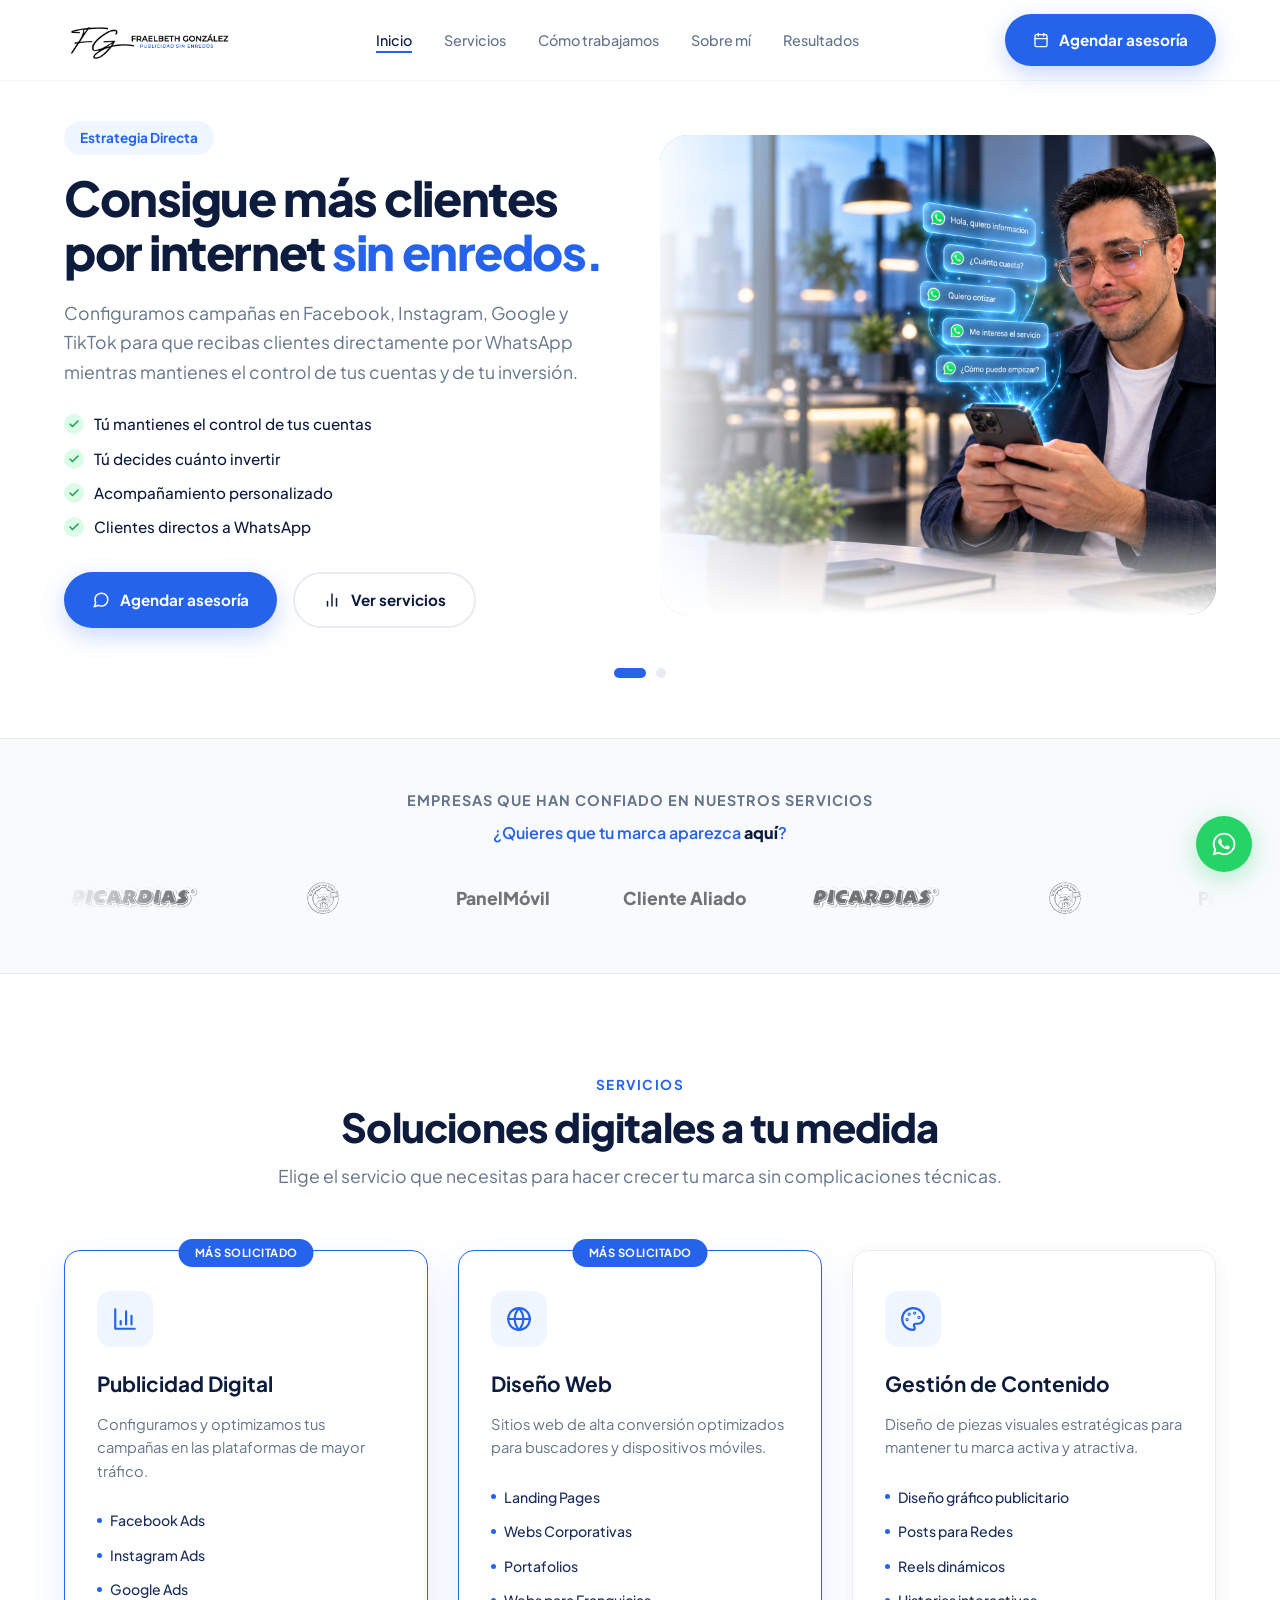
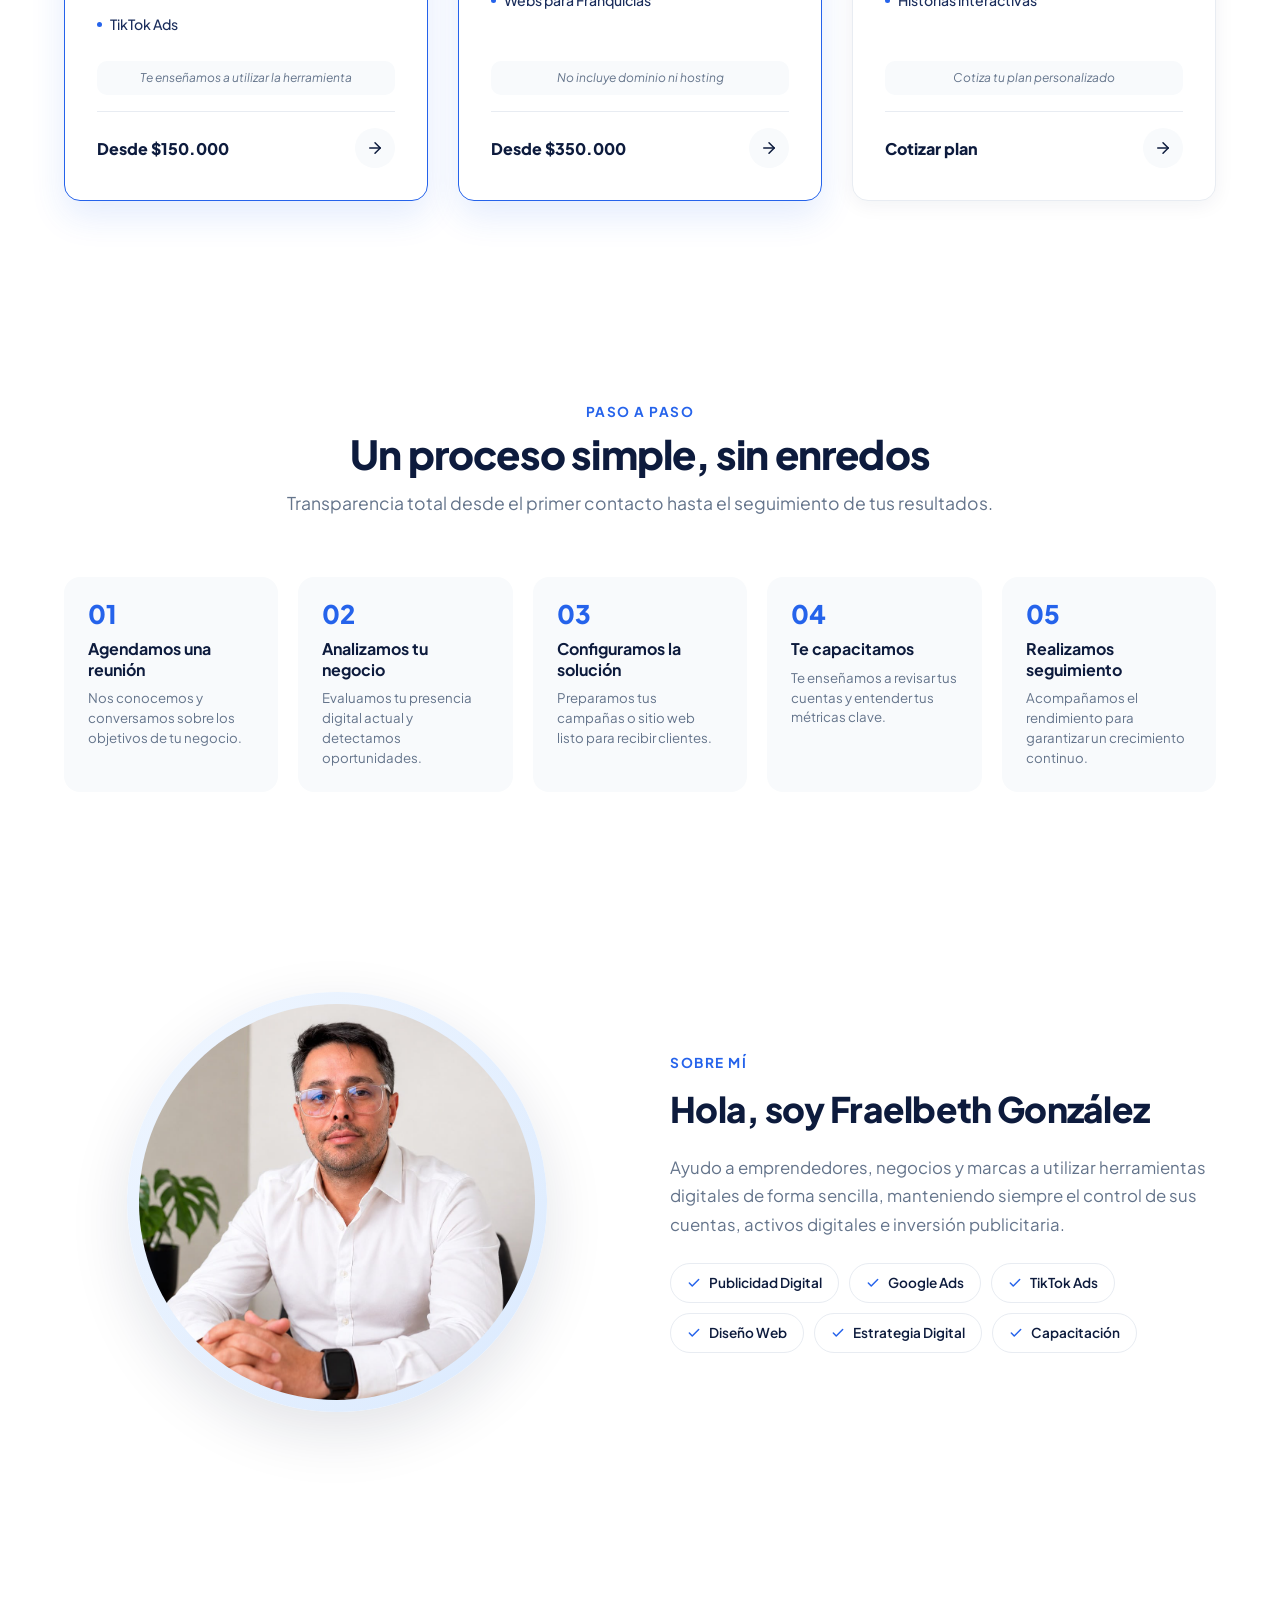
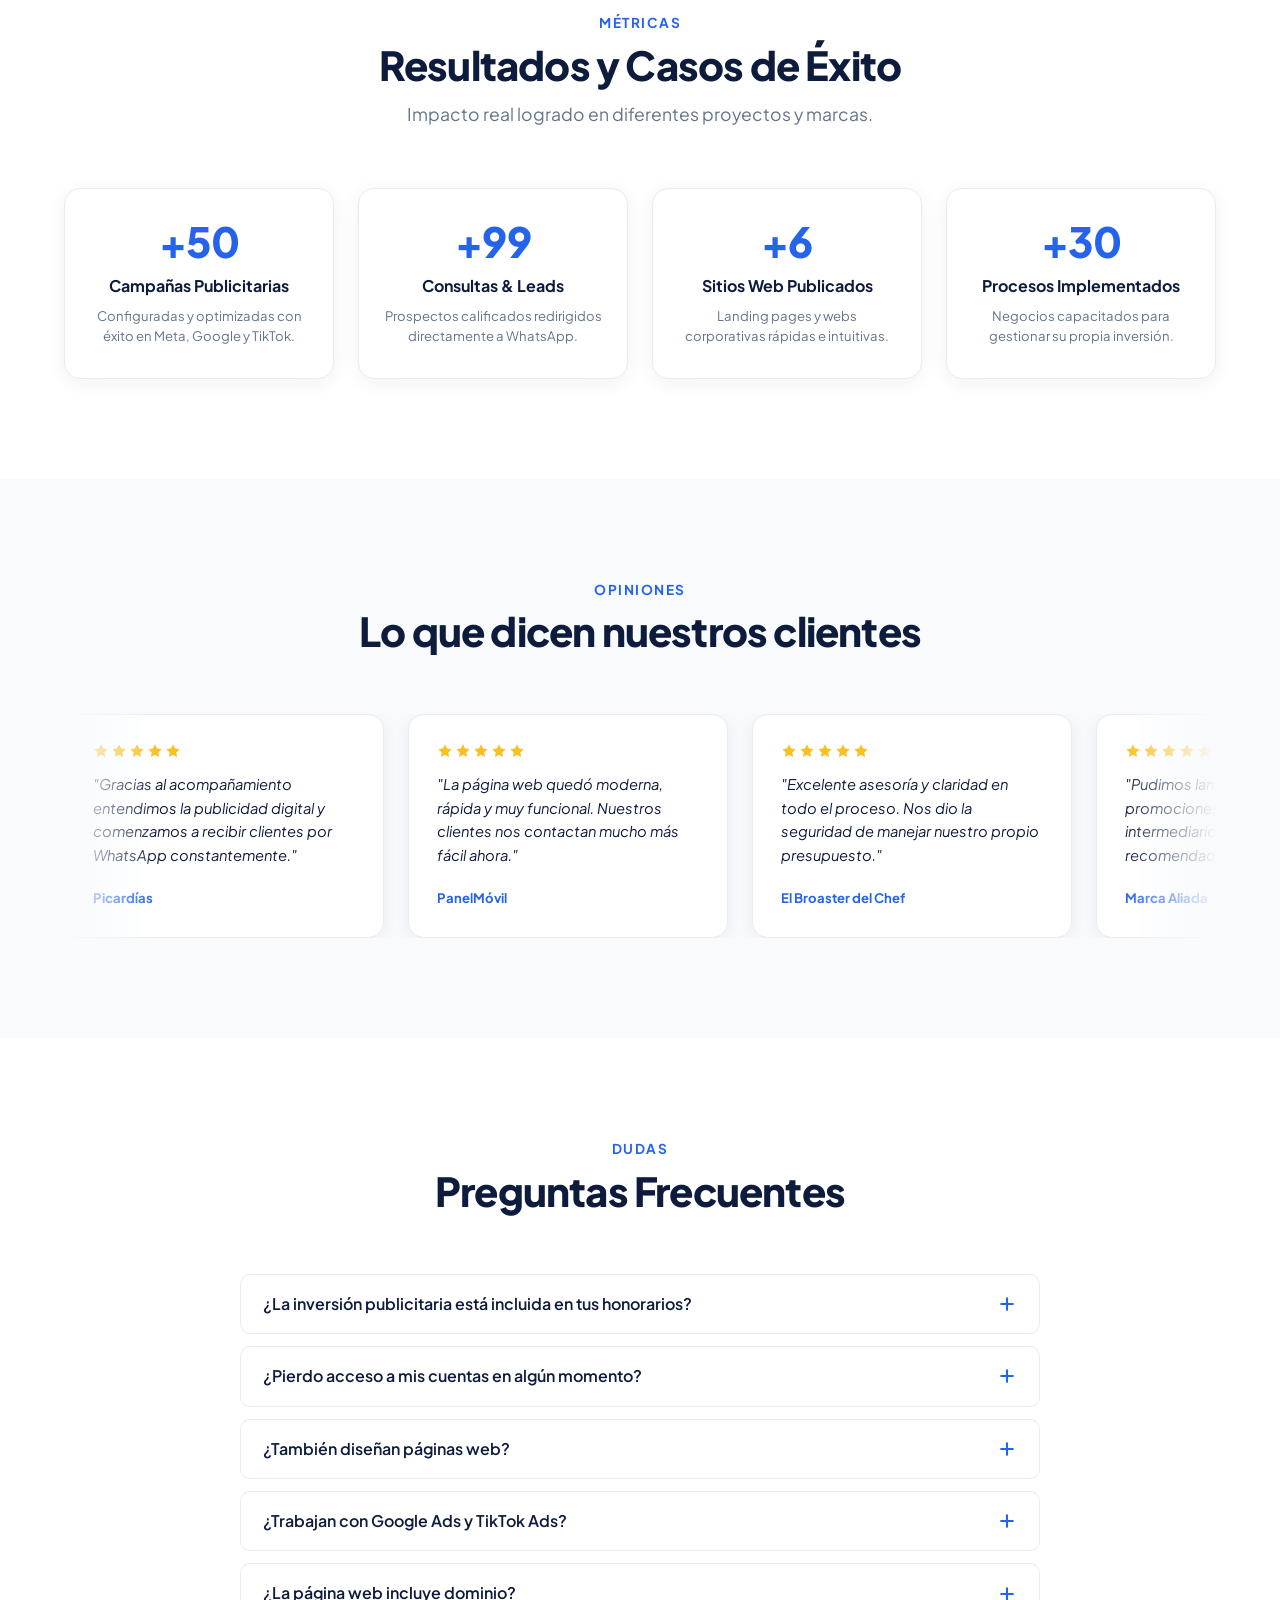
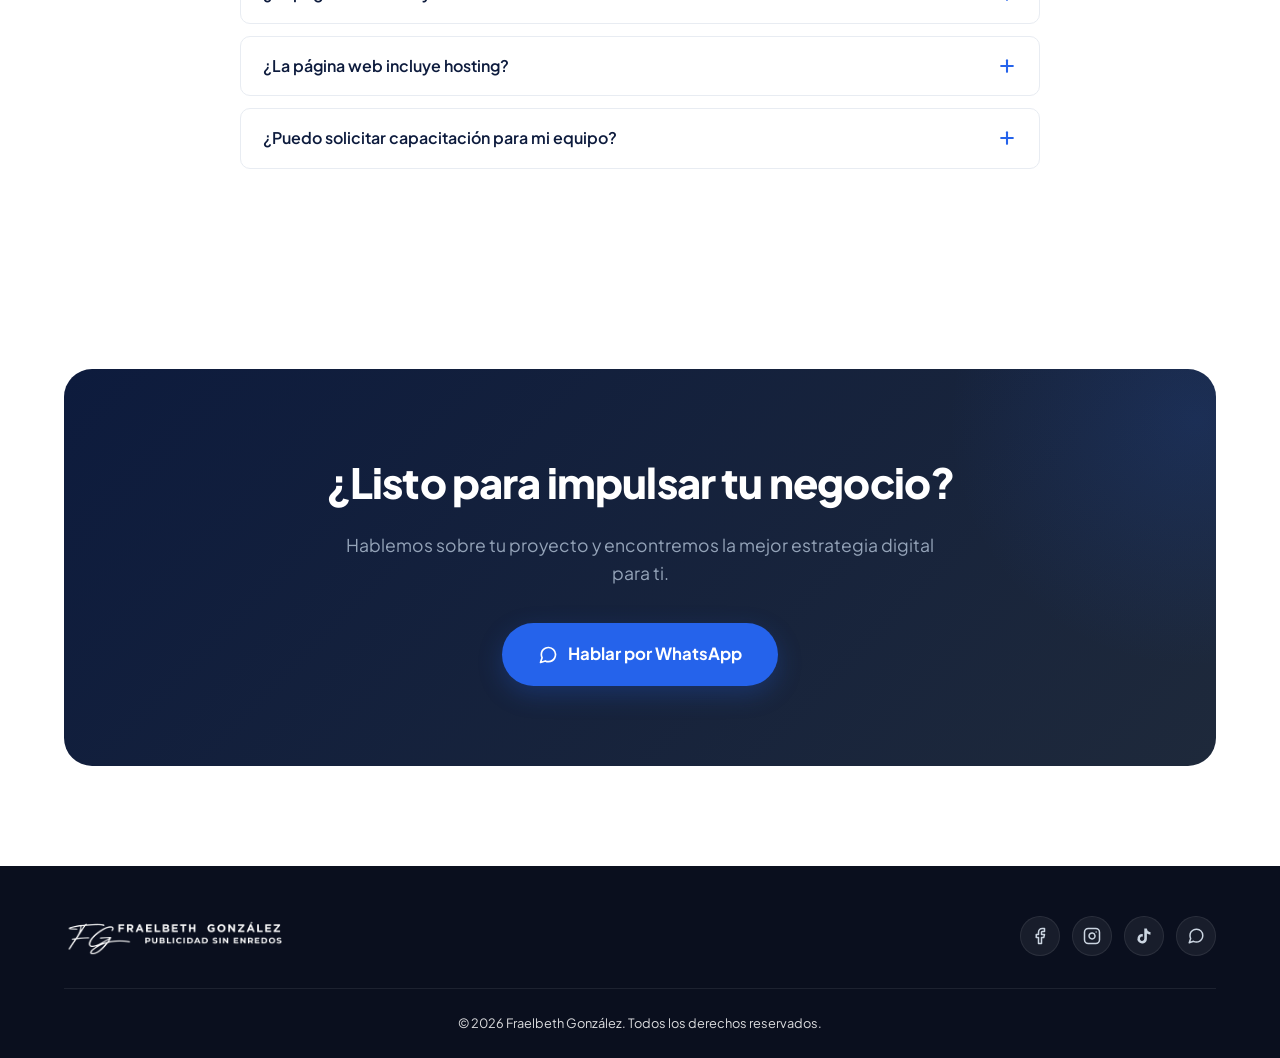
==== commit c94417ac: "Add files via upload" ====
--- a/index.html
+++ b/index.html
@@ -645,7 +645,7 @@
                     <a href="https://www.instagram.com/fraelbethgonzalez/" target="_blank" rel="noopener" aria-label="Instagram">
                         <svg xmlns="http://www.w3.org/2000/svg" width="18" height="18" viewBox="0 0 24 24" fill="none" stroke="currentColor" stroke-width="2" stroke-linecap="round" stroke-linejoin="round"><rect x="2" y="2" width="20" height="20" rx="5" ry="5"/><path d="M16 11.37A4 4 0 1 1 12.63 8 4 4 0 0 1 16 11.37z"/><line x1="17.5" y1="6.5" x2="17.51" y2="6.5"/></svg>
                     </a>
-                    <a href="https://www.tiktok.com/@fraelbethgonzalez" target="_blank" rel="noopener" aria-label="TikTok">
+                    <a href="https://www.tiktok.com/@fraelbeth" target="_blank" rel="noopener" aria-label="TikTok">
                         <svg xmlns="http://www.w3.org/2000/svg" width="18" height="18" viewBox="0 0 24 24" fill="currentColor"><path d="M19.59 6.69a4.83 4.83 0 0 1-3.77-4.25V2h-3.45v13.67a2.89 2.89 0 0 1-5.2 1.74 2.89 2.89 0 0 1 2.31-4.64 2.93 2.93 0 0 1 .88.13V9.4a6.84 6.84 0 0 0-1-.05A6.33 6.33 0 0 0 5 20.1a6.34 6.34 0 0 0 10.86-4.43v-7a8.16 8.16 0 0 0 4.77 1.52v-3.4a4.85 4.85 0 0 1-1-.1z"/></svg>
                     </a>
                     <a href="https://wa.me/573192757931" target="_blank" rel="noopener" aria-label="WhatsApp">
@@ -662,4 +662,4 @@
 
     <script src="scripts.js"></script>
 </body>
-</html>+</html>
